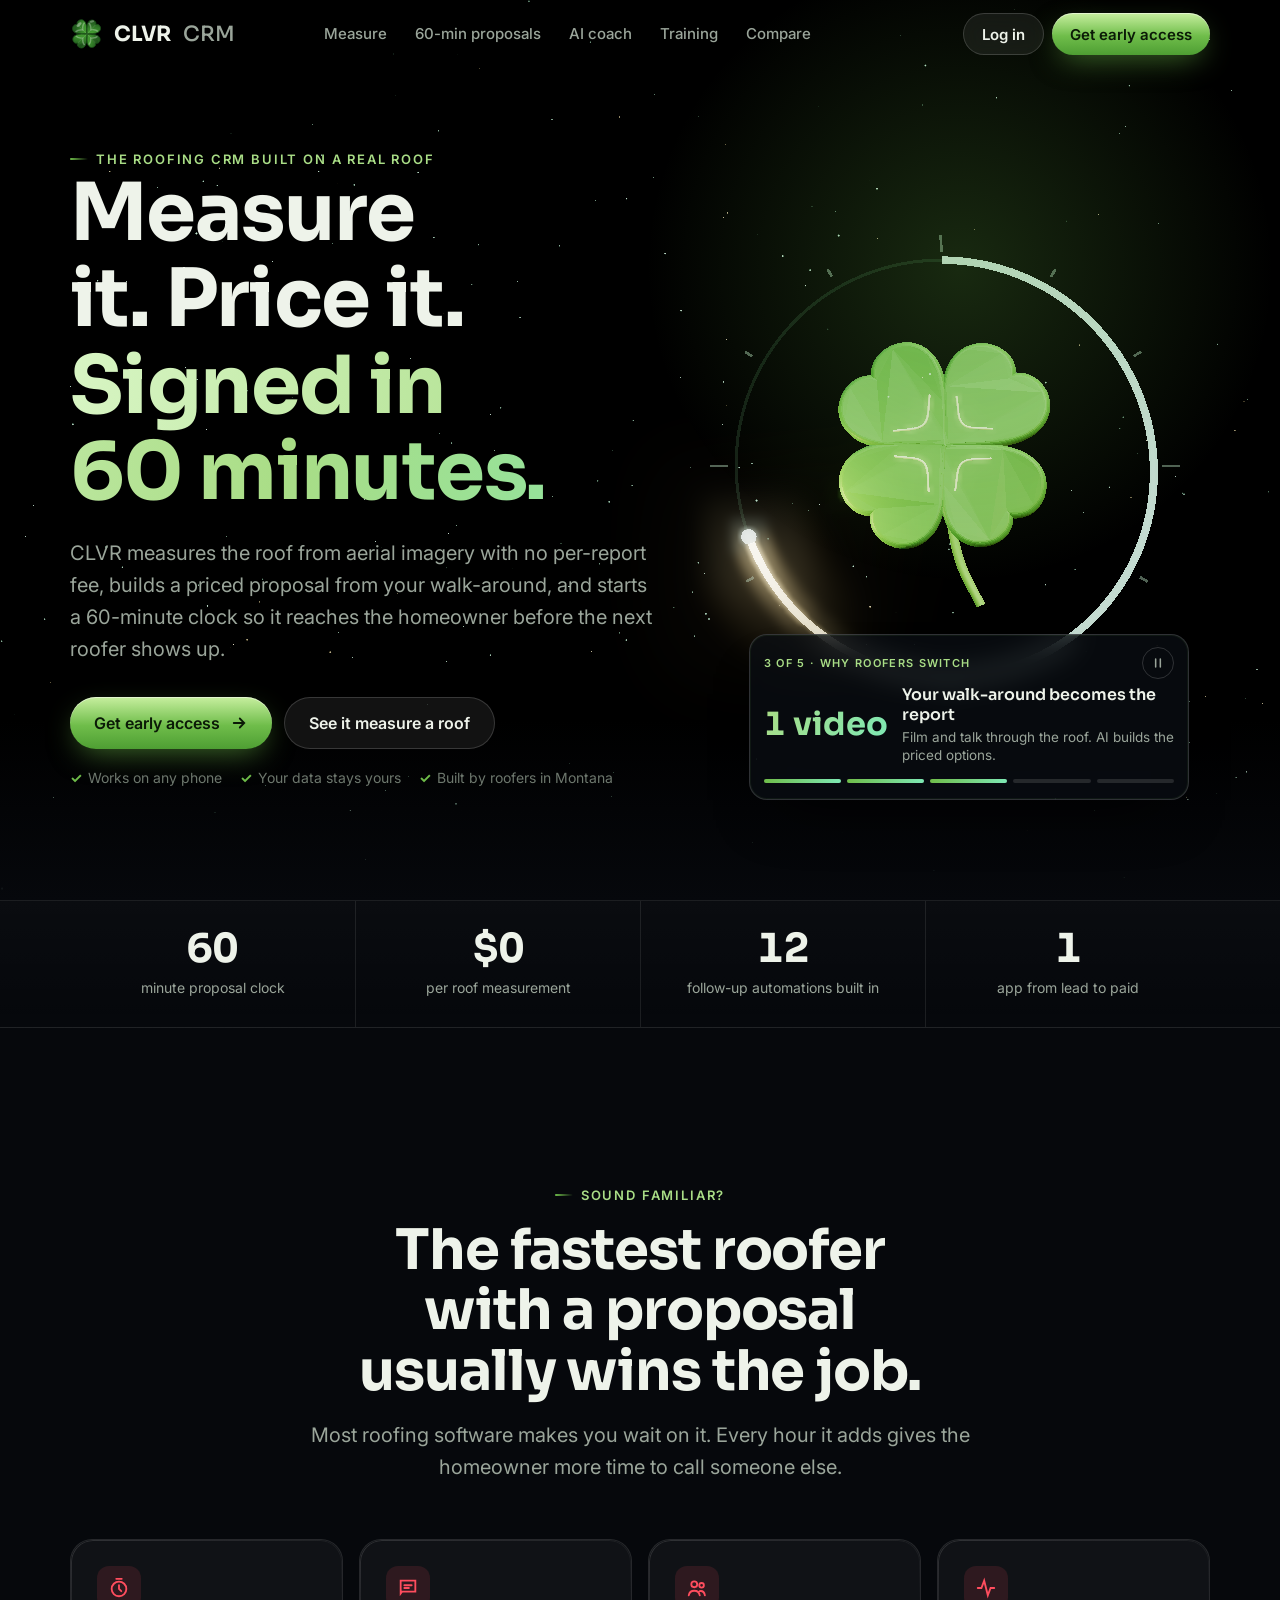
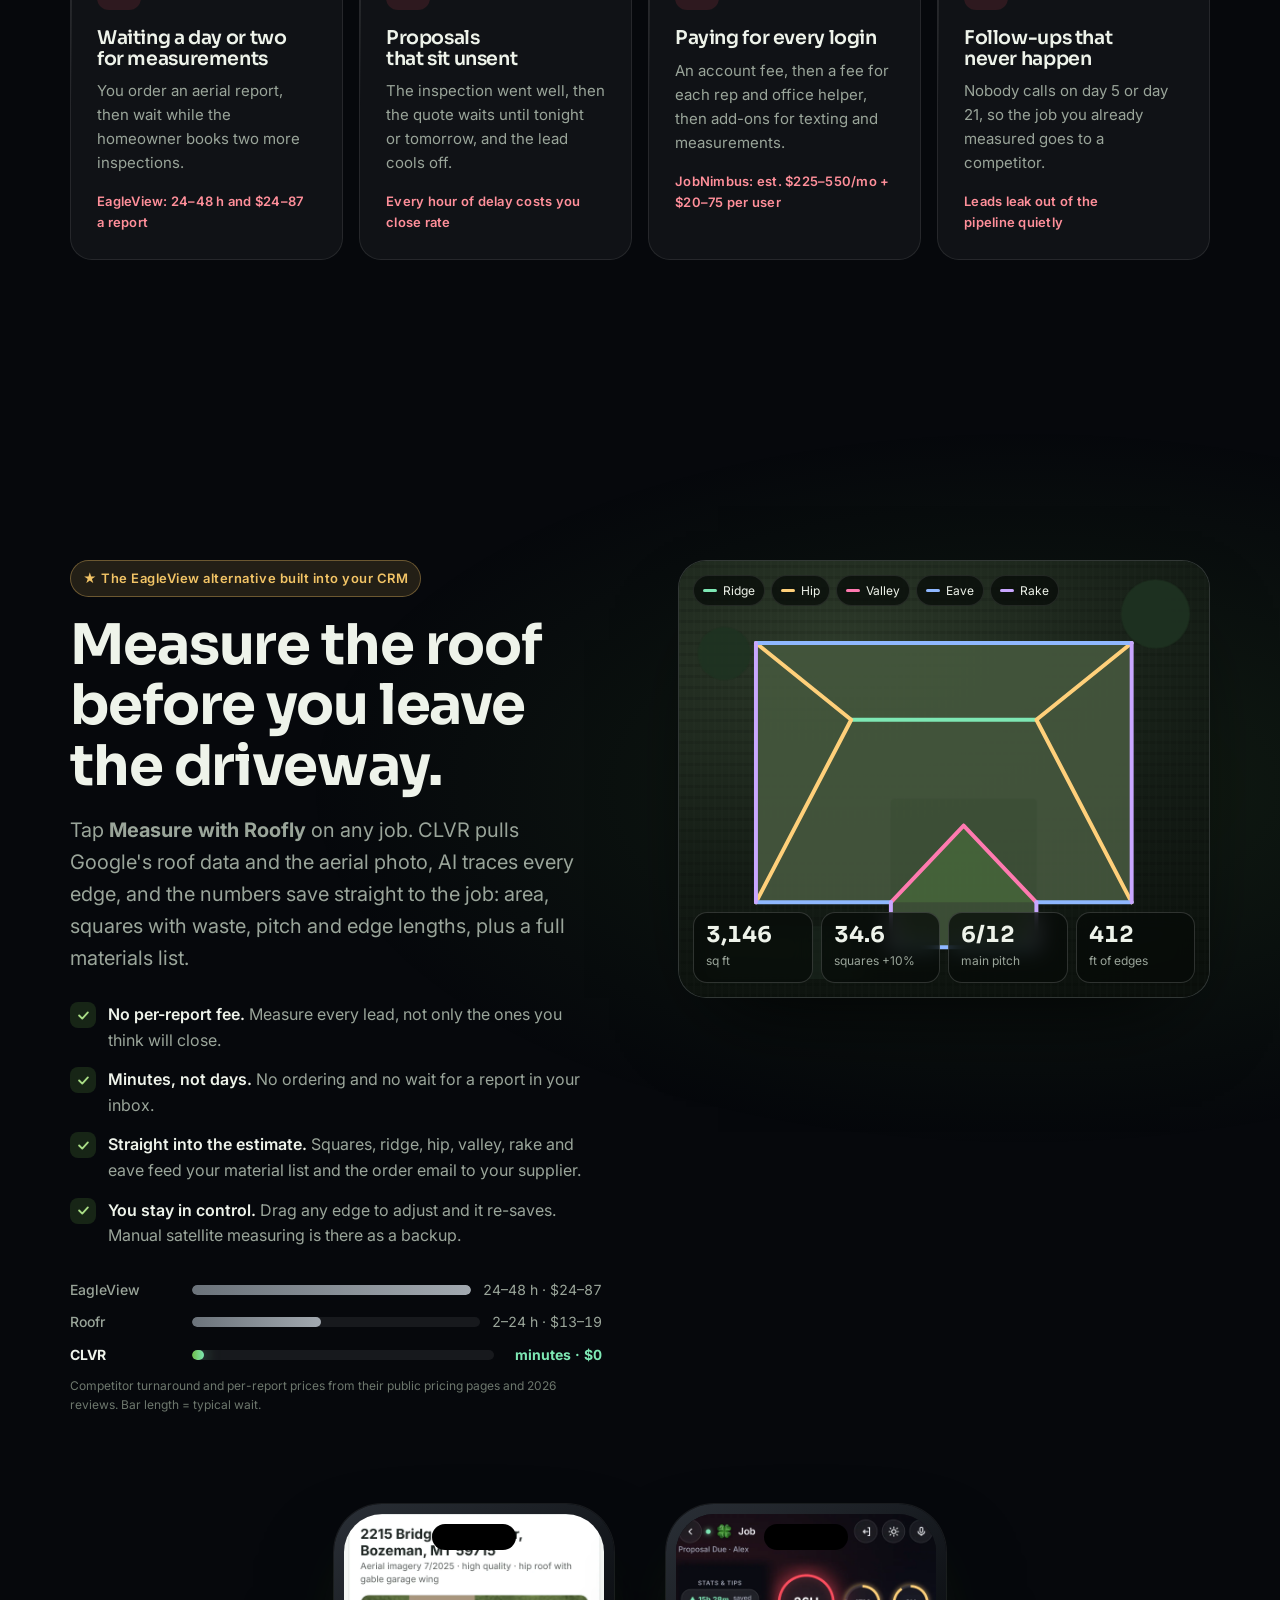
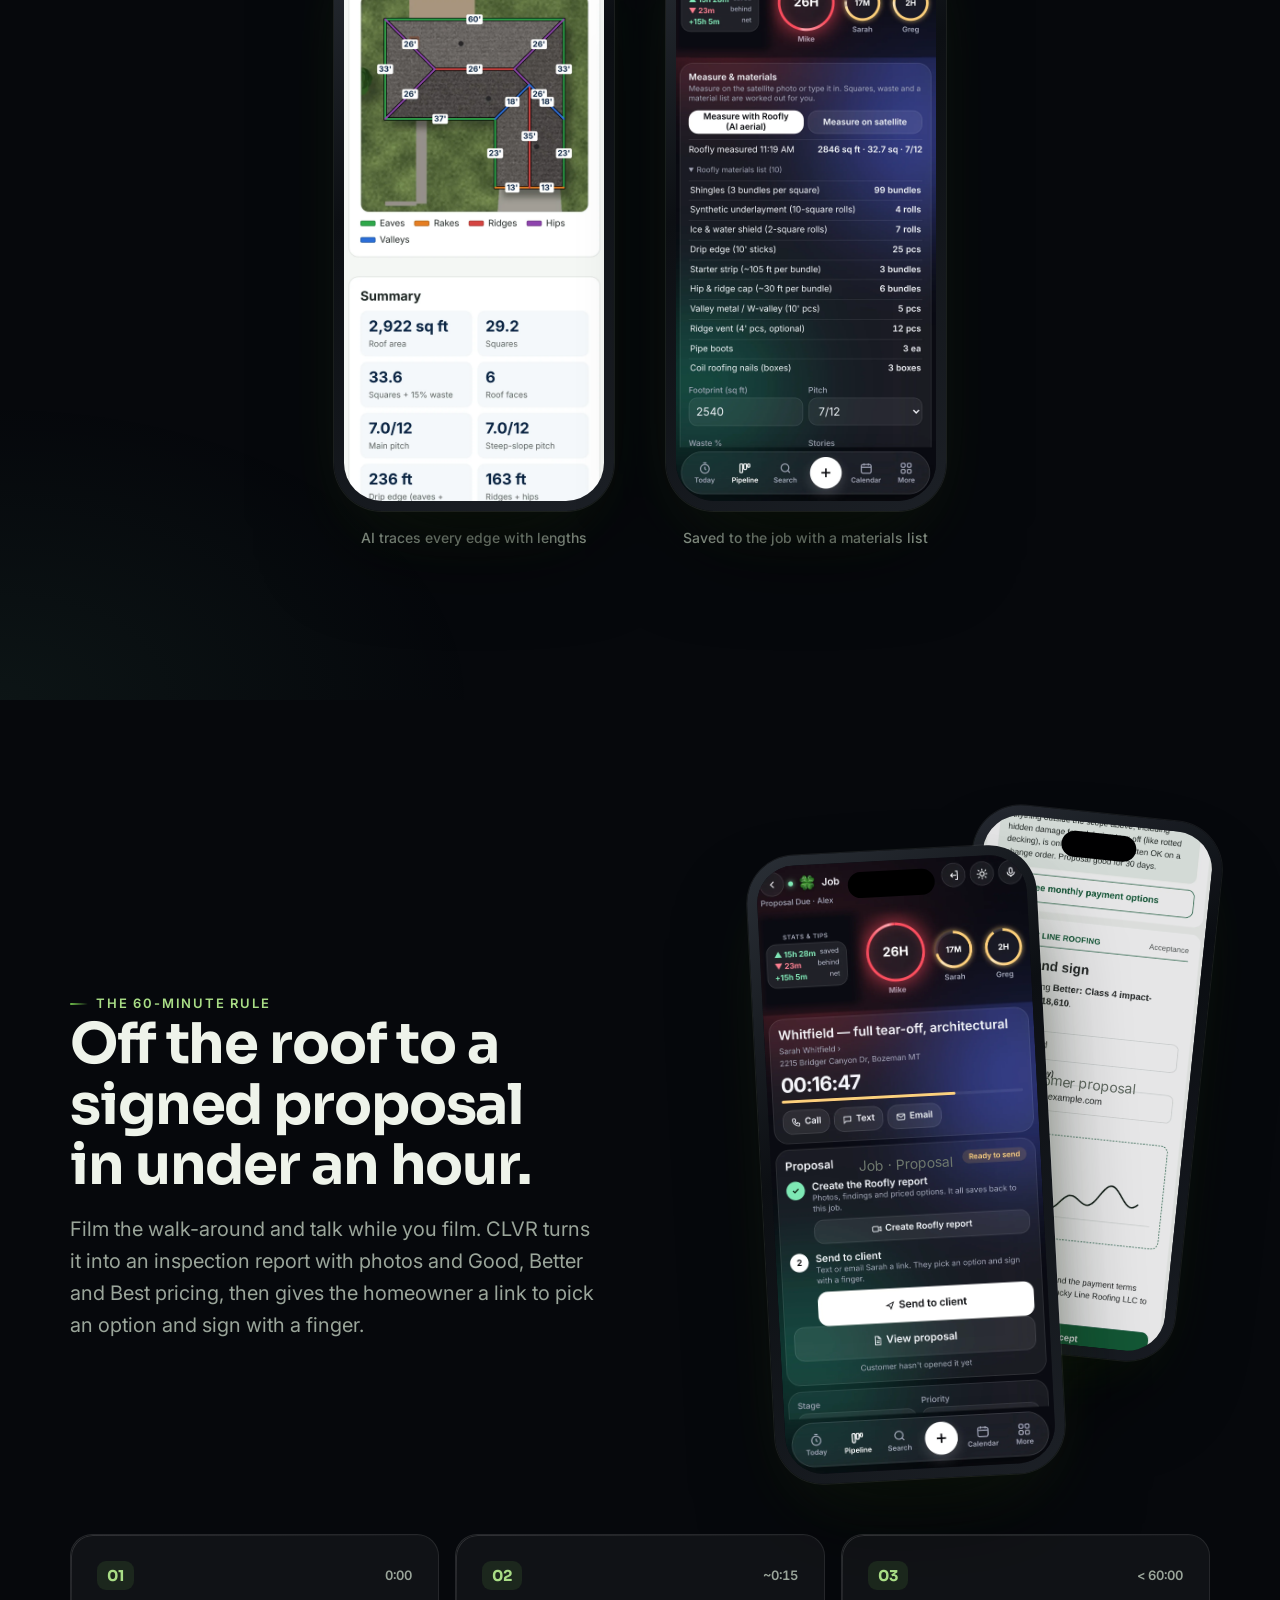
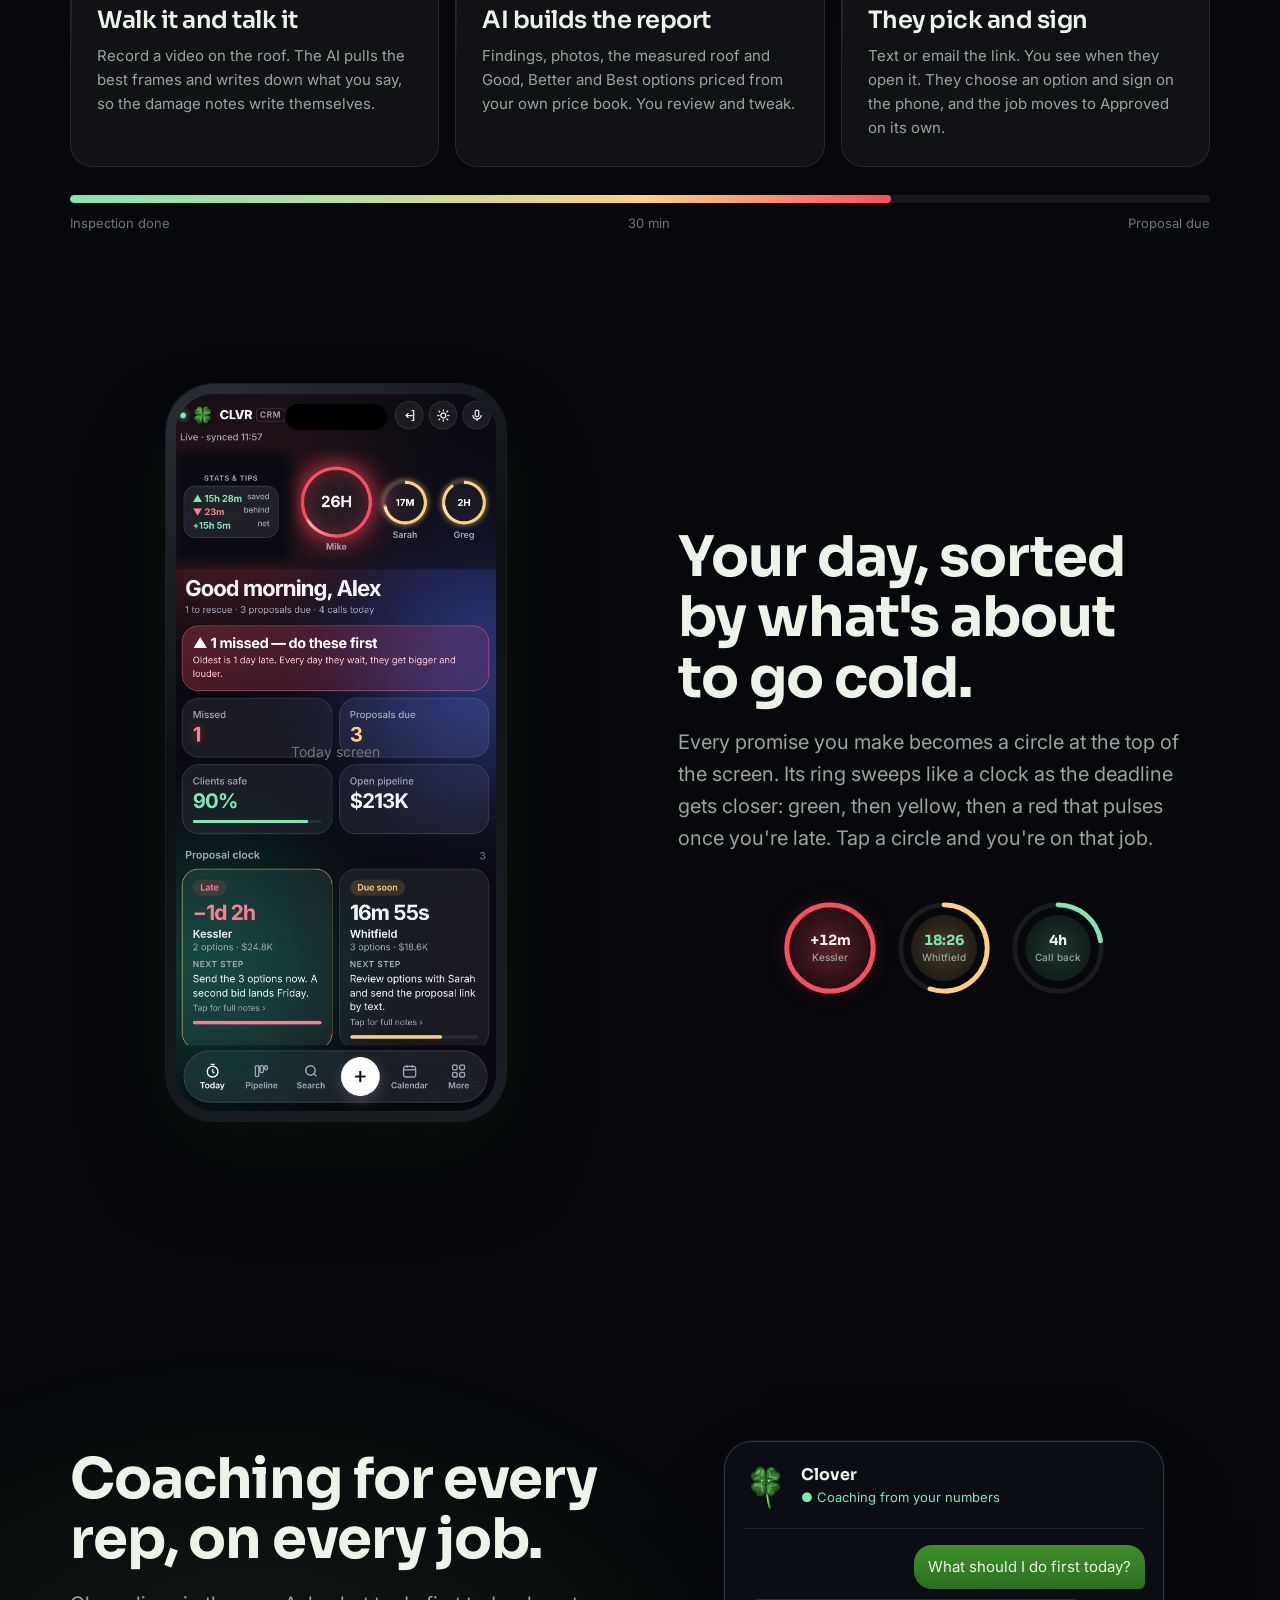
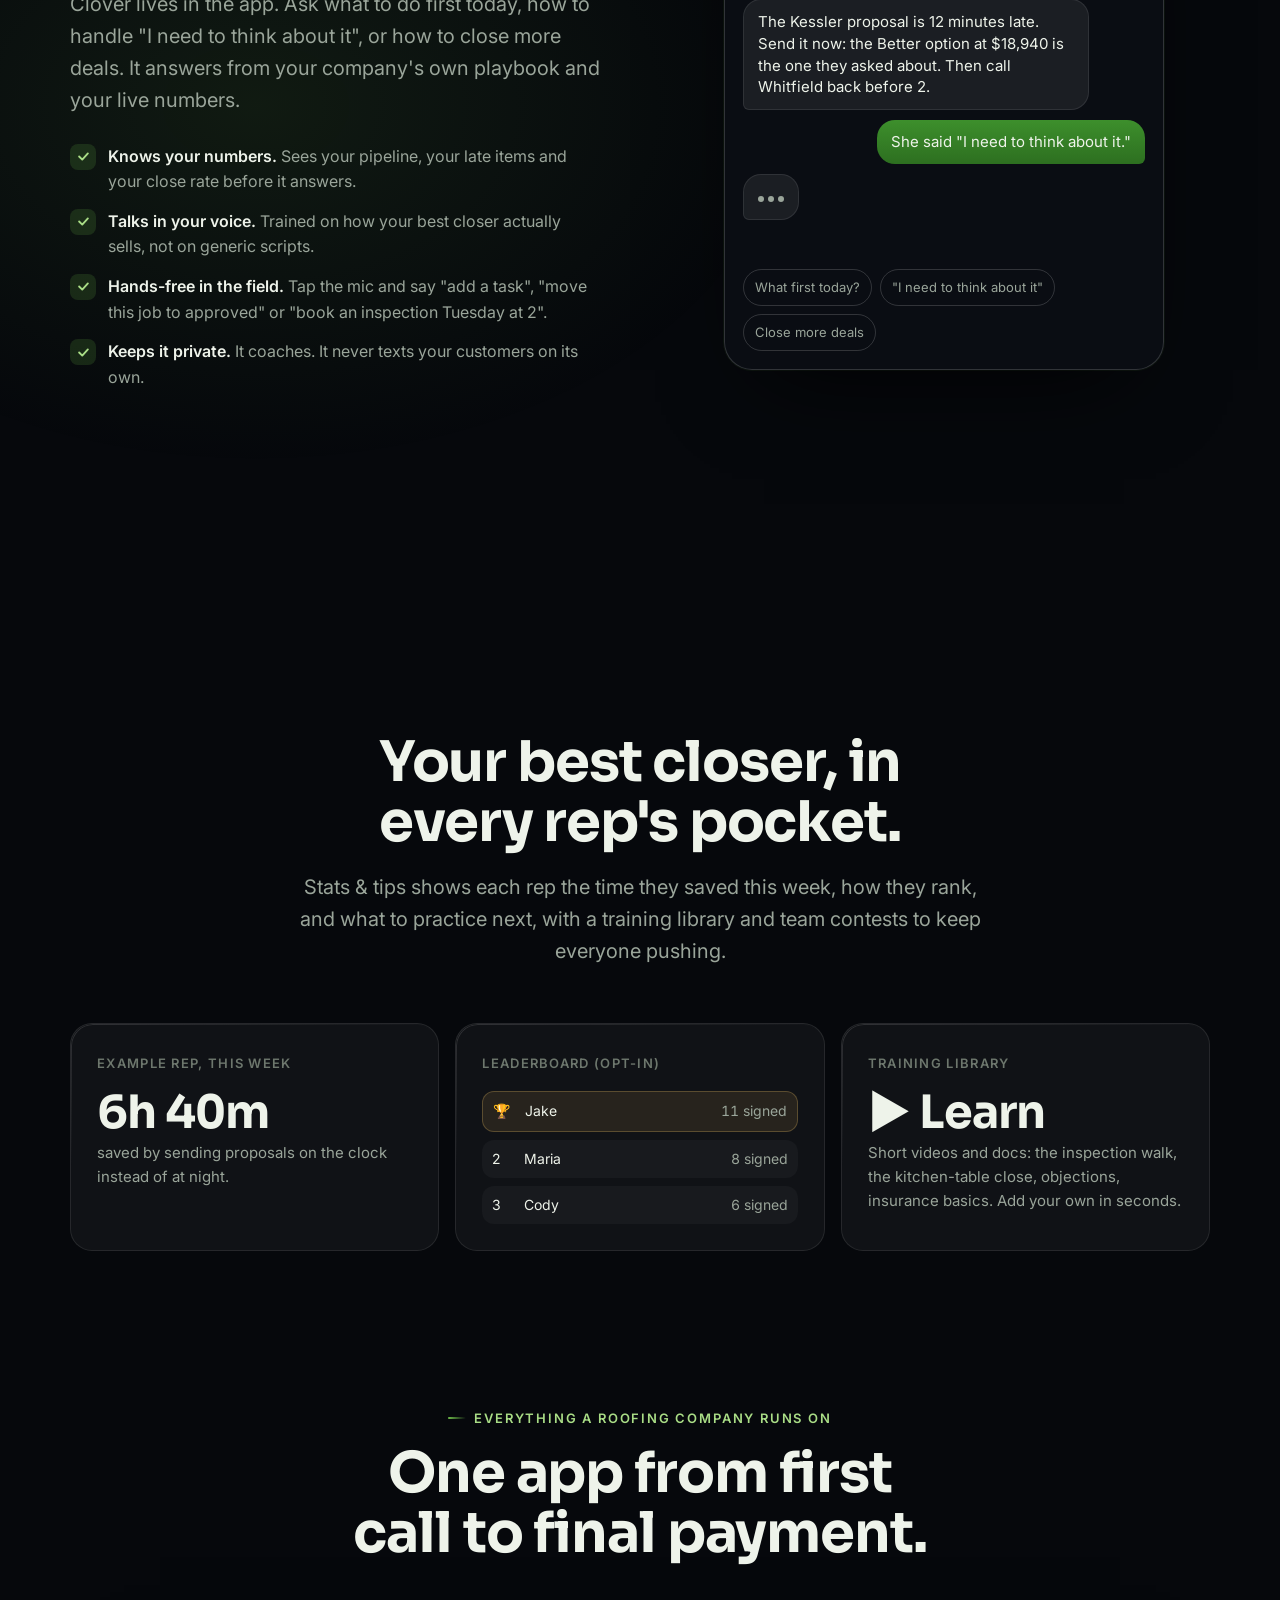
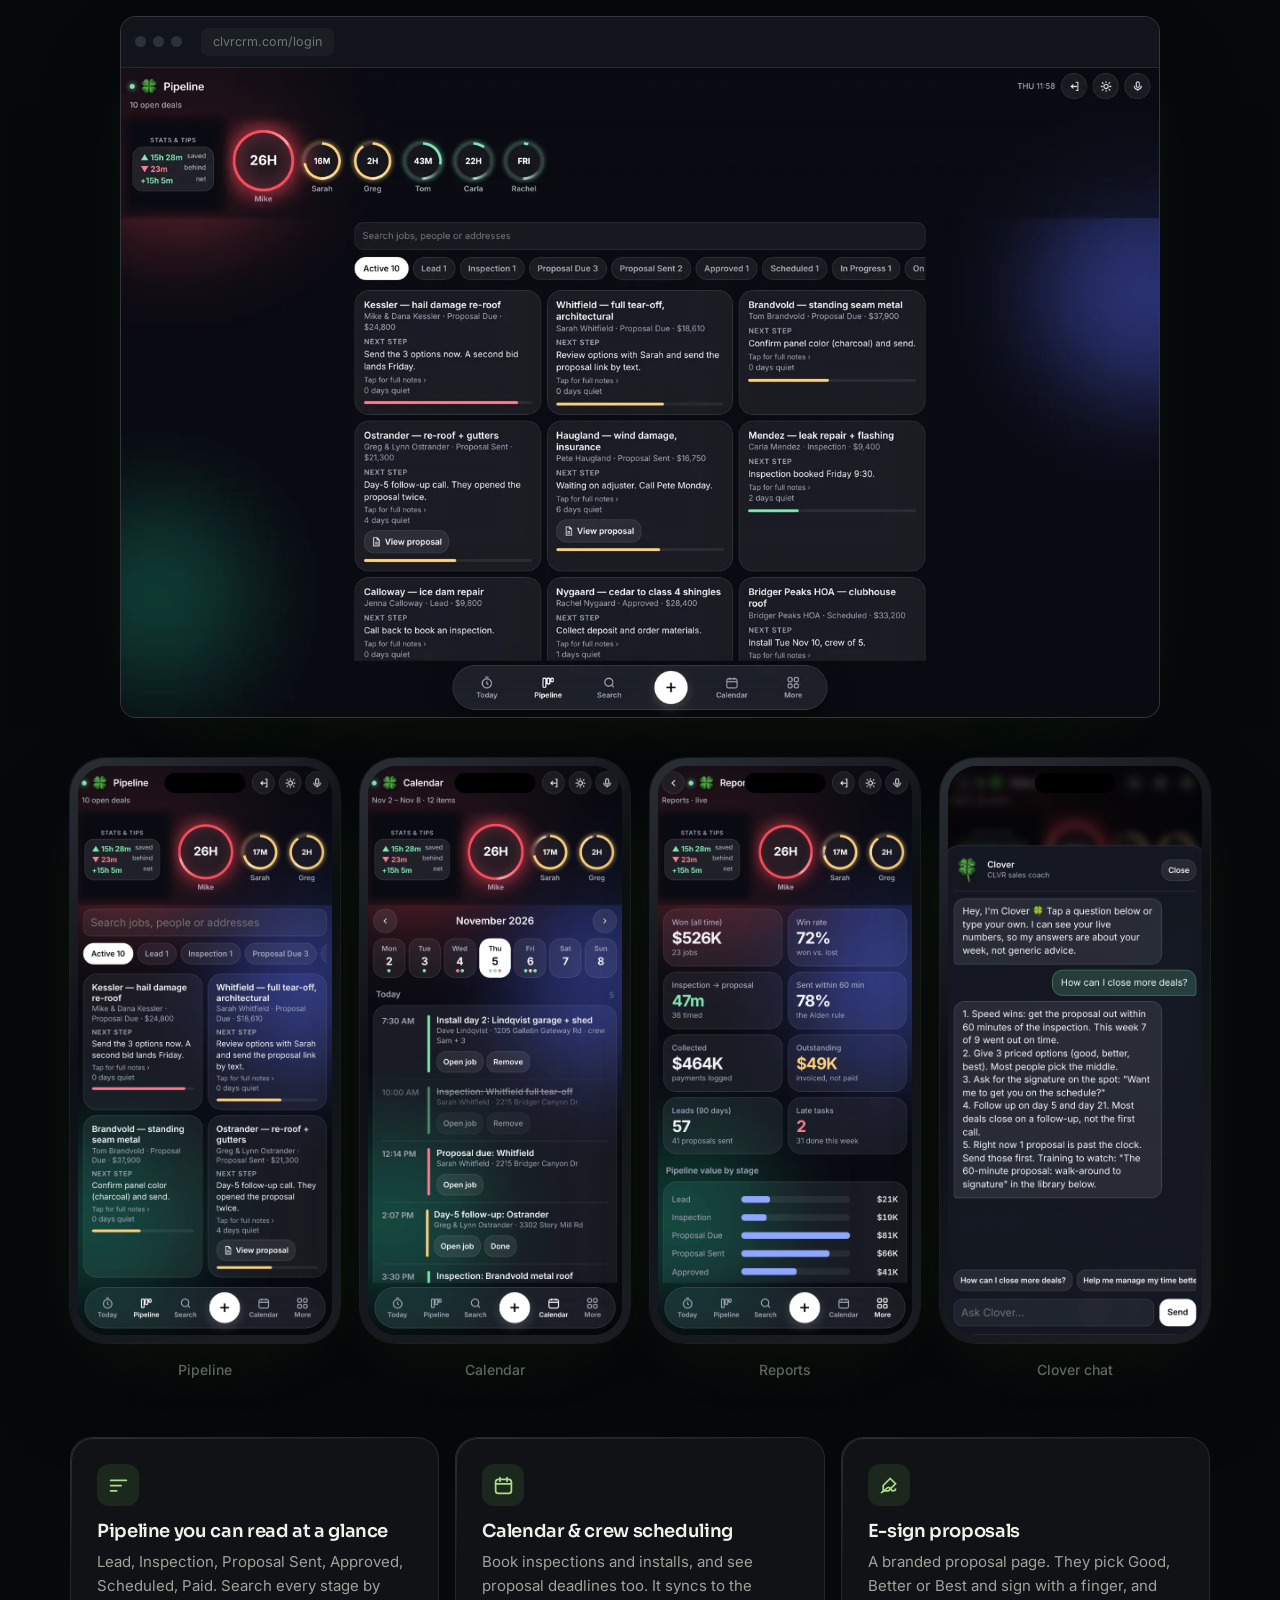
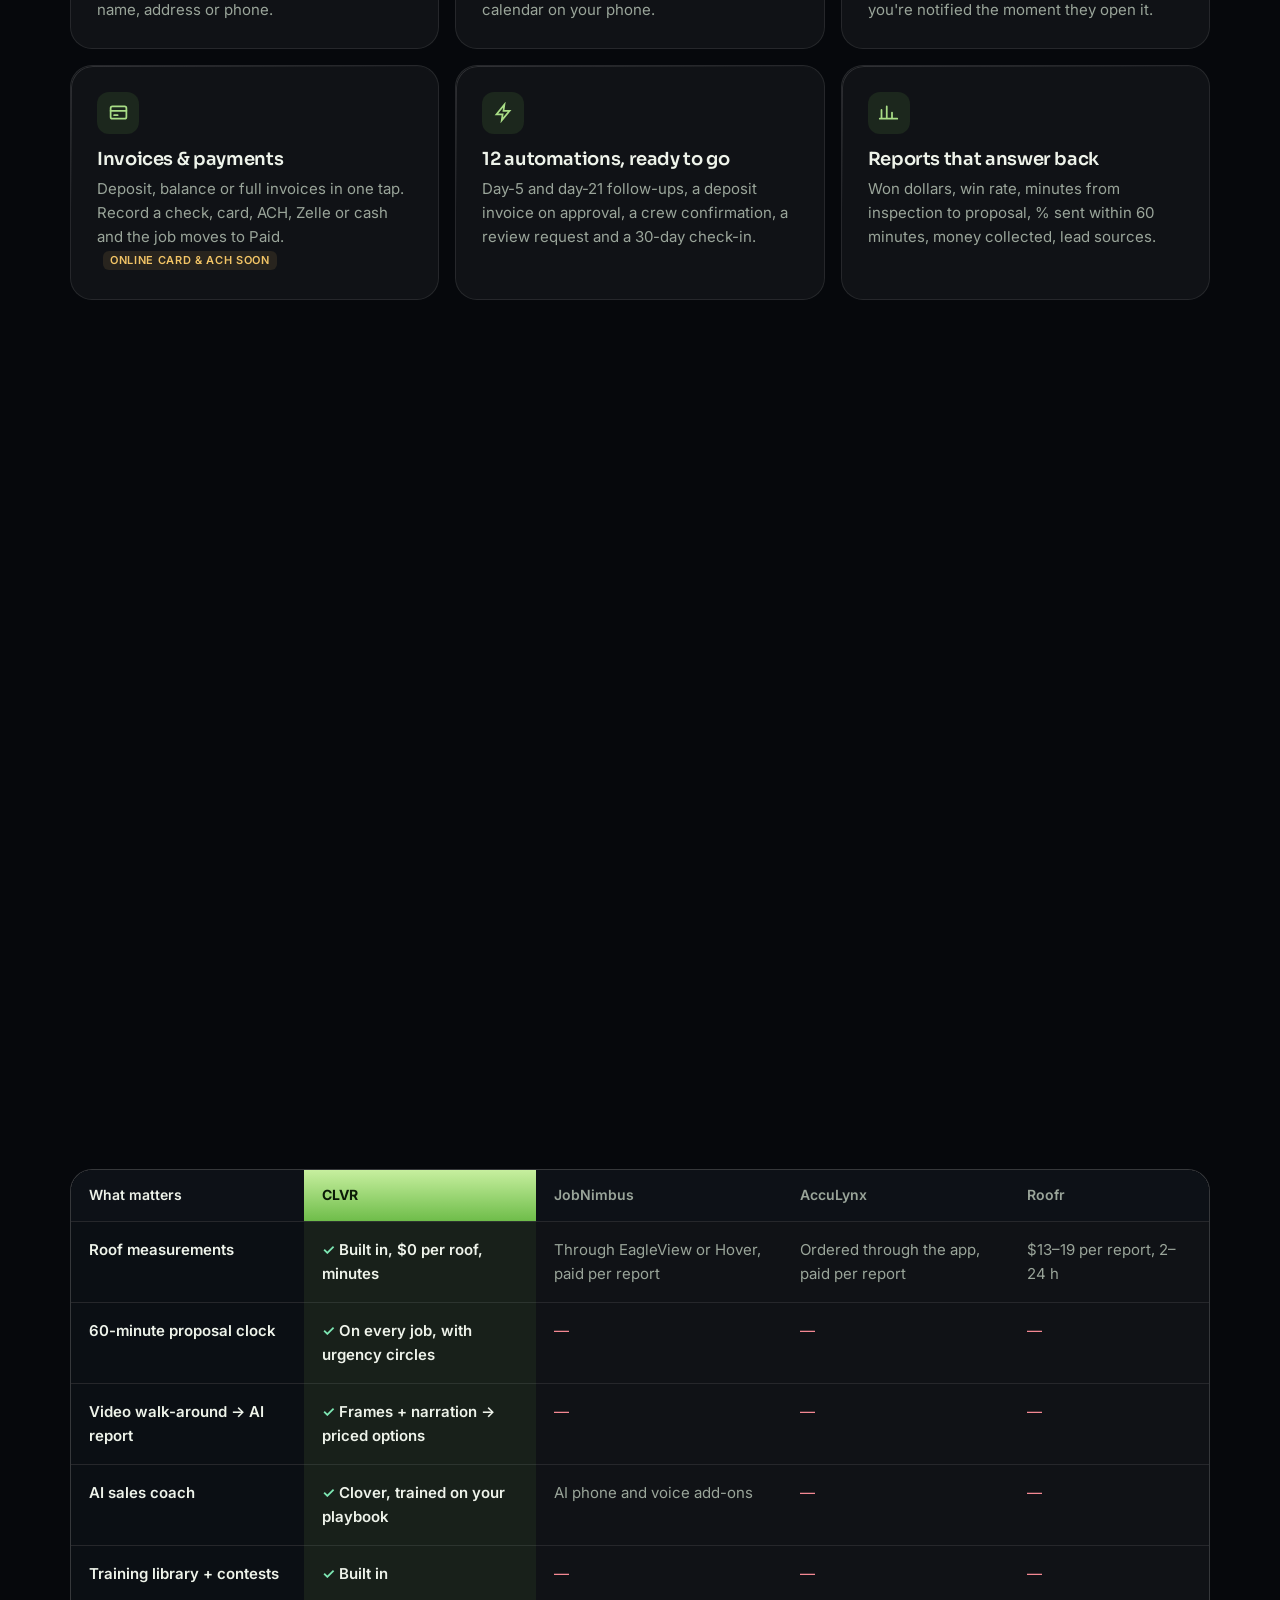
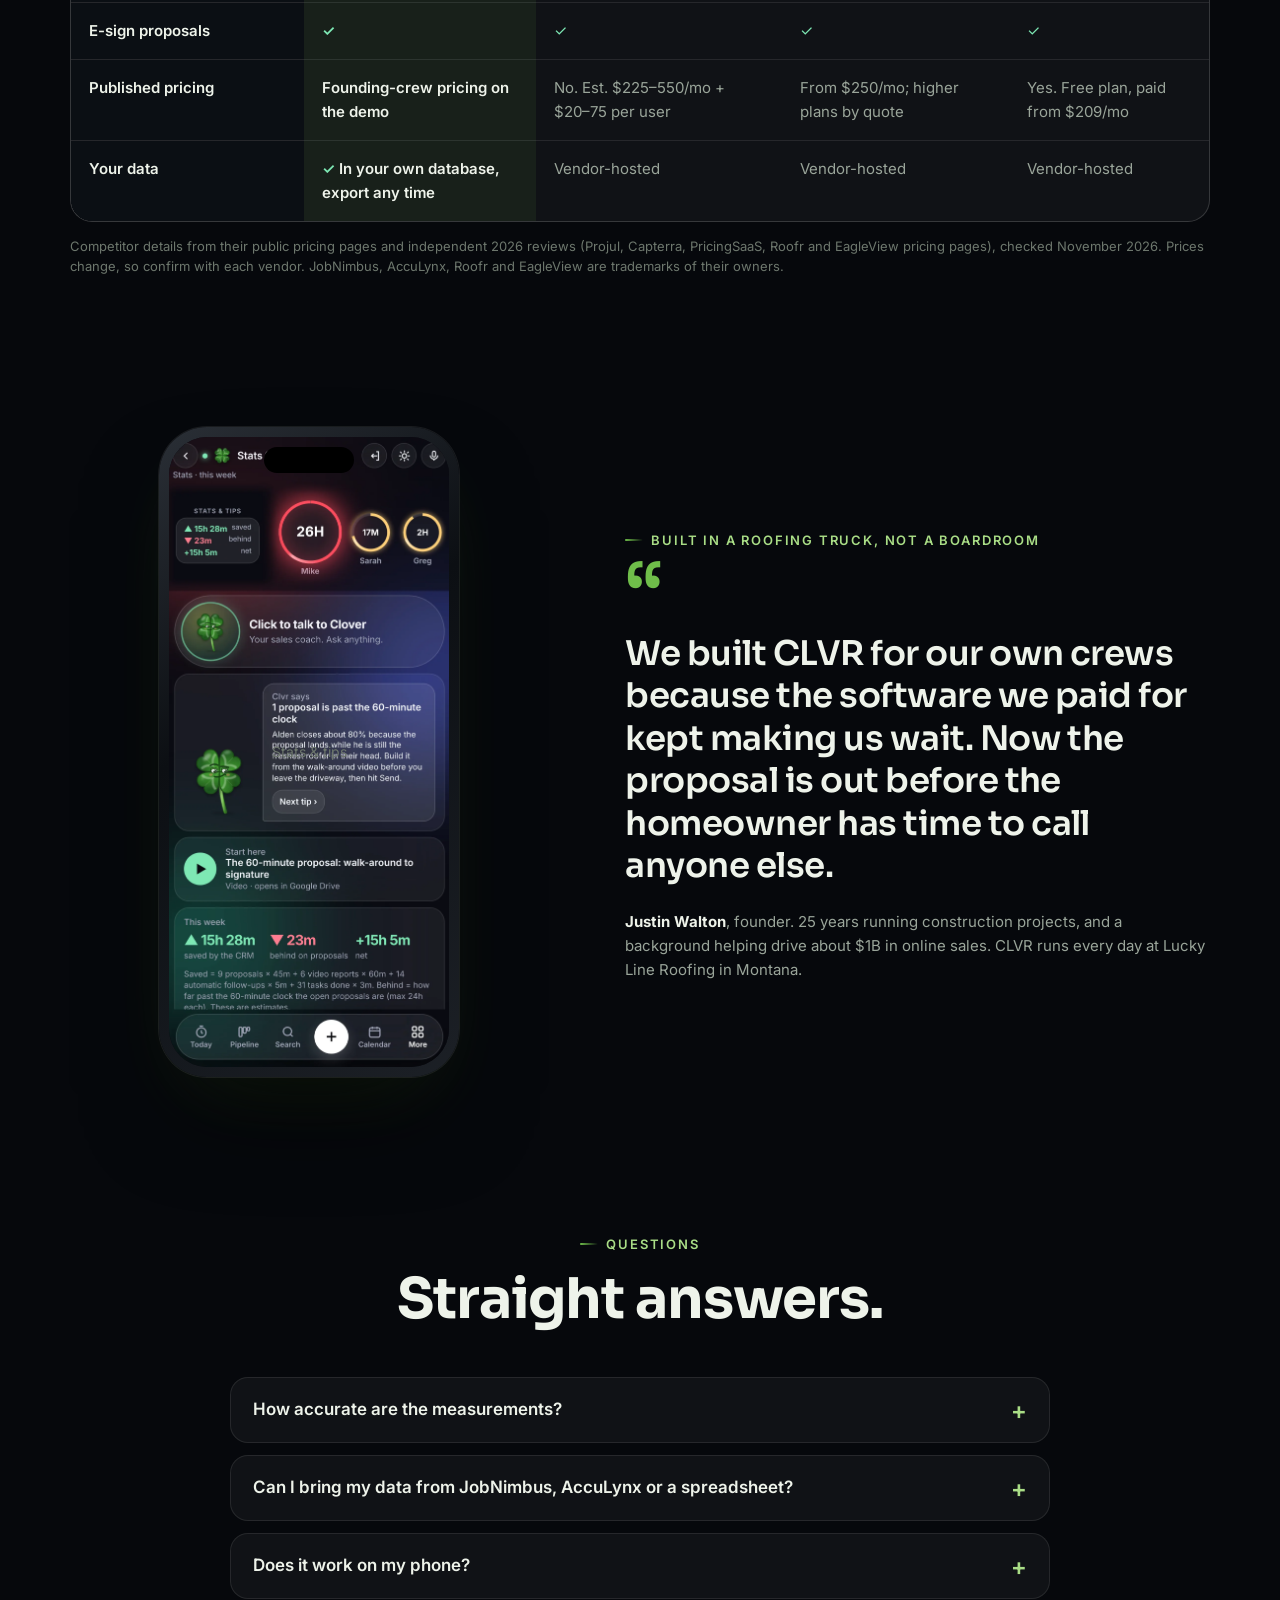
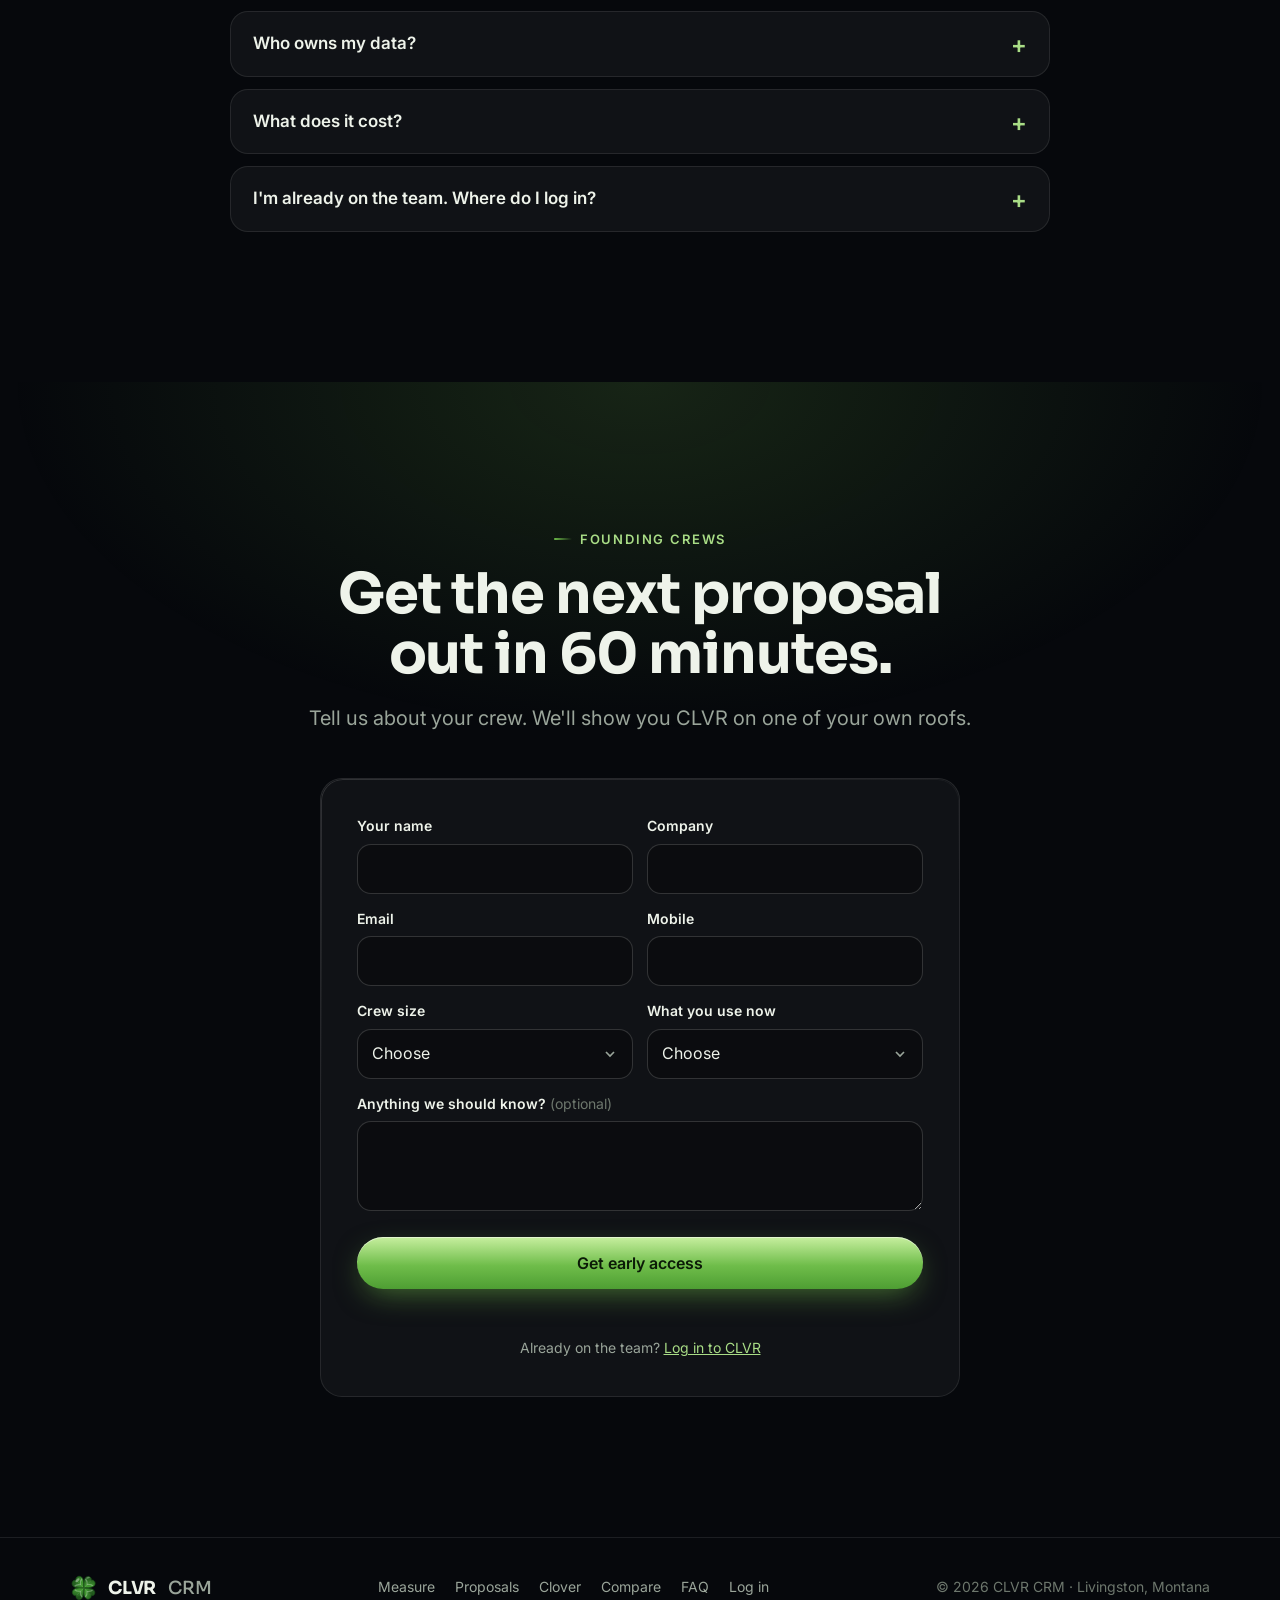
==== index.html @ 93105d27 "Reel slide 1: punchier Co-Authored-By: Claude Opus 5.5 <noreply@anthropic.com> Claude-Session: https" ====
<!DOCTYPE html>
<html lang="en" class="no-js">
<head>
<meta charset="utf-8">
<script>
/* Installed-app shortcut: anyone who saved the old clvrcrm.com app to their home screen, or opens an app link like #today / #job-12, goes straight to the CRM. */
(function(){var h=location.hash,sa=matchMedia('(display-mode: standalone)').matches||navigator.standalone;
 if(sa||/^#(today|pipeline|people|search|add|inspect|calendar|more|stats|reports|texts|settings|team|addons|job-|contact-|inspect-|invoice-|thread-)/.test(h)){location.replace('/login/'+(h||'#today'))}
 document.documentElement.classList.remove('no-js');})();
</script>
<meta name="viewport" content="width=device-width,initial-scale=1,viewport-fit=cover">
<title>CLVR CRM: the roofing CRM that gets proposals out in 60 minutes</title>
<meta name="description" content="CLVR is the roofing CRM built inside a working roofing company. Measure the roof from aerial imagery with no per-report fee, send a priced, sign-ready proposal within 60 minutes, and let Clover, your AI sales coach, keep the crew closing.">
<meta name="theme-color" content="#06080c">
<link rel="canonical" href="https://clvrcrm.com/">
<meta property="og:type" content="website">
<meta property="og:title" content="CLVR CRM: measure, propose and close before you leave the driveway">
<meta property="og:description" content="The roofing CRM with built-in aerial measuring, a 60-minute proposal clock and an AI sales coach.">
<meta property="og:url" content="https://clvrcrm.com/">
<meta property="og:image" content="https://clvrcrm.com/img/og.png">
<meta name="twitter:card" content="summary_large_image">
<link rel="icon" href="img/mark.svg" type="image/svg+xml">
<link rel="apple-touch-icon" href="icons/icon-180.png">
<link rel="preconnect" href="https://fonts.googleapis.com">
<link rel="preconnect" href="https://fonts.gstatic.com" crossorigin>
<link rel="stylesheet" href="https://fonts.googleapis.com/css2?family=Inter:wght@400;500;600;700&family=Sora:wght@500;600;700&display=swap">
<link rel="stylesheet" href="css/site.css?v=2">
<script type="importmap">{"imports":{"three":"./vendor/three/three.module.min.js","three/addons/":"./vendor/three/addons/"}}</script>
</head>
<body>

<header class="nav" id="nav">
  <div class="wrap">
    <a class="brand" href="#top" aria-label="CLVR CRM home"><img src="img/mark.svg" width="34" height="34" alt="">CLVR<i>CRM</i></a>
    <nav class="links" aria-label="Sections">
      <a href="#measure">Measure</a><a href="#proposals">60-min proposals</a><a href="#clover">AI coach</a><a href="#training">Training</a><a href="#compare">Compare</a>
    </nav>
    <div class="acts">
      <a class="btn g sm" id="loginTop" href="/login/">Log in</a>
      <a class="btn p sm" href="#start" data-cta="nav">Get early access</a>
    </div>
  </div>
</header>

<main id="top">
<!-- HERO: logo top-left → headline → CTA (the golden triangle), the living clover + clock ring on the right -->
<section class="hero" aria-labelledby="h1">
  <canvas id="gl" aria-hidden="true"></canvas>
  <div class="aura" aria-hidden="true"></div>
  <div class="wrap">
    <div class="txt">
      <span class="eyebrow rv">The roofing CRM built on a real roof</span>
      <h1 id="h1" class="rv d1">Measure it. Price it. <span class="grad">Signed in 60&nbsp;minutes.</span></h1>
      <p class="lede rv d2">CLVR measures the roof from aerial imagery with no per-report fee, builds a priced proposal from your walk-around, and starts a 60-minute clock so it reaches the homeowner before the next roofer shows up.</p>
      <div class="ctas rv d3">
        <a class="btn p" href="#start" data-cta="hero">Get early access
          <svg viewBox="0 0 24 24" fill="none" stroke="currentColor" stroke-width="2.4" stroke-linecap="round"><path d="M5 12h14M13 6l6 6-6 6"/></svg></a>
        <a class="btn g" href="#measure" data-cta="hero-see">See it measure a roof</a>
      </div>
      <div class="micro rv d3"><span>Works on any phone</span><span>Your data stays yours</span><span>Built by roofers in Montana</span></div>
    </div>
    <div class="stage" aria-hidden="true">
      <img class="fallback" src="img/clvr.svg" alt="">
    </div>
    <!-- 5-BENEFIT REEL: auto-plays under the clover, tap a bar to jump, pauses on hover/focus -->
    <div class="reel" id="reel" role="region" aria-roledescription="carousel" aria-label="Top 5 reasons roofers switch to CLVR">
      <div class="reel-top"><span class="reel-k"><span id="reelN">1</span> of 5 &middot; why roofers switch</span>
        <button class="reel-pp" id="reelPP" type="button" aria-label="Pause"><svg viewBox="0 0 24 24" aria-hidden="true"><path class="ps" d="M8 5v14M16 5v14"/><path class="pl" d="M7 5l12 7-12 7z"/></svg></button></div>
      <div class="reel-view" aria-live="off">
        <div class="slide on"><b class="big">$0</b><div><strong>No EagleView. No wait. No fee.</strong><span>Measure the roof in minutes, right from the driveway.</span></div></div>
        <div class="slide"><b class="big" id="heroClock">59:59</b><div><strong>Priced proposal in 60 minutes</strong><span>A clock on every job, so you beat the next roofer there.</span></div></div>
        <div class="slide"><b class="big">1&nbsp;video</b><div><strong>Your walk-around becomes the report</strong><span>Film and talk through the roof. AI builds the priced options.</span></div></div>
        <div class="slide"><b class="big"><img src="img/mark.svg" alt="" width="40" height="40"></b><div><strong>Clover, your AI sales coach</strong><span>Coaching, training and contests from a real closer's playbook.</span></div></div>
        <div class="slide"><b class="big">1&nbsp;app</b><div><strong>Lead to signed to paid</strong><span>Follow-ups, e-sign and payments in one place. Your data stays yours.</span></div></div>
      </div>
      <div class="segs">
        <button type="button" class="run" aria-label="1: No EagleView, no wait, no fee" aria-current="true"><i></i></button>
        <button type="button" aria-label="2: 60-minute proposals"><i></i></button>
        <button type="button" aria-label="3: Video walk-around report"><i></i></button>
        <button type="button" aria-label="4: AI sales coach"><i></i></button>
        <button type="button" aria-label="5: One app, lead to paid"><i></i></button>
      </div>
    </div>
  </div>
</section>

<!-- PROOF -->
<section class="proof" aria-label="At a glance">
  <div class="wrap">
    <div class="s rv"><b data-count="60">60</b><span>minute proposal clock</span></div>
    <div class="s rv d1"><b>$0</b><span>per roof measurement</span></div>
    <div class="s rv d2"><b data-count="12">12</b><span>follow-up automations built in</span></div>
    <div class="s rv d3"><b>1</b><span>app from lead to paid</span></div>
  </div>
</section>

<!-- PAIN -->
<section class="sec" id="why" aria-labelledby="h-pain">
  <div class="wrap">
    <div class="head c">
      <span class="eyebrow rv">Sound familiar?</span>
      <h2 id="h-pain" class="rv d1">The fastest roofer with a proposal usually wins the job.</h2>
      <p class="lede rv d2">Most roofing software makes you wait on it. Every hour it adds gives the homeowner more time to call someone else.</p>
    </div>
    <div class="pains">
      <article class="card pain rv"><div class="ic"><svg viewBox="0 0 24 24" fill="none" stroke="currentColor" stroke-width="2" stroke-linecap="round"><circle cx="12" cy="13" r="8"/><path d="M12 9v4l2.5 2.5M9 2h6"/></svg></div>
        <h3>Waiting a day or two for measurements</h3><p>You order an aerial report, then wait while the homeowner books two more inspections.</p><p class="cost">EagleView: 24–48 h and $24–87 a report</p></article>
      <article class="card pain rv d1"><div class="ic"><svg viewBox="0 0 24 24" fill="none" stroke="currentColor" stroke-width="2" stroke-linecap="round"><path d="M4 4h16v12H5.5L4 18z"/><path d="M8 9h8M8 12h5"/></svg></div>
        <h3>Proposals that sit unsent</h3><p>The inspection went well, then the quote waits until tonight or tomorrow, and the lead cools off.</p><p class="cost">Every hour of delay costs you close rate</p></article>
      <article class="card pain rv d2"><div class="ic"><svg viewBox="0 0 24 24" fill="none" stroke="currentColor" stroke-width="2" stroke-linecap="round"><circle cx="9" cy="8" r="3.2"/><circle cx="17" cy="9" r="2.5"/><path d="M3 20c.6-3.4 3-5 6-5s5.4 1.6 6 5M15 15.4c2.6-.4 5 1 5.6 4.6"/></svg></div>
        <h3>Paying for every login</h3><p>An account fee, then a fee for each rep and office helper, then add-ons for texting and measurements.</p><p class="cost">JobNimbus: est. $225–550/mo + $20–75 per user</p></article>
      <article class="card pain rv d3"><div class="ic"><svg viewBox="0 0 24 24" fill="none" stroke="currentColor" stroke-width="2" stroke-linecap="round"><path d="M3 12h4l3-8 4 16 3-8h4"/></svg></div>
        <h3>Follow-ups that never happen</h3><p>Nobody calls on day 5 or day 21, so the job you already measured goes to a competitor.</p><p class="cost">Leads leak out of the pipeline quietly</p></article>
    </div>
  </div>
</section>

<!-- MEASURE (the EagleView competitor) -->
<section class="sec measure" id="measure" aria-labelledby="h-measure">
  <div class="wrap split">
    <div class="txt">
      <span class="badge rv">★ The EagleView alternative built into your CRM</span>
      <h2 id="h-measure" class="rv d1" style="margin-top:18px">Measure the roof before you leave the driveway.</h2>
      <p class="lede rv d2">Tap <b>Measure with Roofly</b> on any job. CLVR pulls Google's roof data and the aerial photo, AI traces every edge, and the numbers save straight to the job: area, squares with waste, pitch and edge lengths, plus a full materials list.</p>
      <ul class="ticks rv d3">
        <li><div><b>No per-report fee.</b> <span>Measure every lead, not only the ones you think will close.</span></div></li>
        <li><div><b>Minutes, not days.</b> <span>No ordering and no wait for a report in your inbox.</span></div></li>
        <li><div><b>Straight into the estimate.</b> <span>Squares, ridge, hip, valley, rake and eave feed your material list and the order email to your supplier.</span></div></li>
        <li><div><b>You stay in control.</b> <span>Drag any edge to adjust and it re-saves. Manual satellite measuring is there as a backup.</span></div></li>
      </ul>
      <div class="race rv" id="race" aria-label="Time and cost to get roof measurements">
        <div class="row"><span class="nm">EagleView</span><div class="bar"><i data-w="100"></i></div><span class="val">24–48 h · $24–87</span></div>
        <div class="row"><span class="nm">Roofr</span><div class="bar"><i data-w="45"></i></div><span class="val">2–24 h · $13–19</span></div>
        <div class="row me"><span class="nm">CLVR</span><div class="bar"><i data-w="4"></i></div><span class="val">minutes · $0</span></div>
        <span class="note">Competitor turnaround and per-report prices from their public pricing pages and 2026 reviews. Bar length = typical wait.</span>
      </div>
    </div>
    <div class="media rv d1">
      <div class="roofbox" id="roofbox">
        <div class="sat"></div>
        <svg viewBox="0 0 400 330" aria-hidden="true">
          <!-- a hip roof with a cross gable, traced like Roofly does -->
          <g opacity=".9">
            <rect x="58" y="62" width="284" height="196" rx="4" fill="#3b3f3c"/>
            <rect x="160" y="180" width="110" height="112" rx="3" fill="#353936"/>
            <rect x="20" y="276" width="120" height="40" rx="6" fill="#1d2a20" opacity=".6"/>
            <circle cx="360" cy="40" r="26" fill="#1f3322"/><circle cx="34" cy="70" r="20" fill="#1f3322"/>
          </g>
          <polygon class="facet" points="58,62 342,62 270,120 130,120"/>
          <polygon class="facet" points="58,258 130,120 270,120 342,258" style="transition-delay:.15s"/>
          <polygon class="facet" points="58,62 130,120 58,258" style="transition-delay:.3s"/>
          <polygon class="facet" points="342,62 270,120 342,258" style="transition-delay:.45s"/>
          <polygon class="facet" points="160,258 215,200 270,258 270,292 160,292" style="transition-delay:.6s"/>
          <g class="edges">
            <path class="edge" stroke="#7ee8b4" d="M130 120 H270"/>
            <path class="edge" stroke="#ffd07a" d="M58 62 L130 120 M342 62 L270 120 M58 258 L130 120 M342 258 L270 120"/>
            <path class="edge" stroke="#ff7ab0" d="M215 200 L160 258 M215 200 L270 258"/>
            <path class="edge" stroke="#8fb8ff" d="M58 62 H342 M58 258 H160 M270 258 H342 M160 292 H270"/>
            <path class="edge" stroke="#c9a7ff" d="M58 62 V258 M342 62 V258 M160 258 V292 M270 258 V292"/>
          </g>
        </svg>
        <div class="scan"></div>
        <div class="legend"><span><i style="background:#7ee8b4"></i>Ridge</span><span><i style="background:#ffd07a"></i>Hip</span><span><i style="background:#ff7ab0"></i>Valley</span><span><i style="background:#8fb8ff"></i>Eave</span><span><i style="background:#c9a7ff"></i>Rake</span></div>
        <div class="readout">
          <div><b data-to="3146" data-fmt="int">0</b><span>sq ft</span></div>
          <div><b data-to="34.6" data-fmt="1">0</b><span>squares +10%</span></div>
          <div><b>6/12</b><span>main pitch</span></div>
          <div><b data-to="412" data-fmt="int">0</b><span>ft of edges</span></div>
        </div>
      </div>
    </div>
  </div>
  <div class="wrap inapp">
    <figure class="rv"><div class="phone"><div class="scr"><img src="shots/roofly-measure.webp" alt="Roofly measure: the roof traced with eaves, rakes, ridges, hips and valleys, plus the area, squares and pitch" loading="lazy"></div></div><figcaption>AI traces every edge with lengths</figcaption></figure>
    <figure class="rv d1"><div class="phone"><div class="scr"><img src="shots/job-measure.webp" alt="CLVR job showing Roofly measured squares, pitch and the full materials list" loading="lazy"></div></div><figcaption>Saved to the job with a materials list</figcaption></figure>
  </div>
</section>

<!-- 60-MINUTE PROPOSALS -->
<section class="sec" id="proposals" aria-labelledby="h-prop">
  <div class="wrap">
    <div class="split">
      <div class="txt">
        <span class="eyebrow rv">The 60-minute rule</span>
        <h2 id="h-prop" class="rv d1">Off the roof to a signed proposal in under an hour.</h2>
        <p class="lede rv d2">Film the walk-around and talk while you film. CLVR turns it into an inspection report with photos and Good, Better and Best pricing, then gives the homeowner a link to pick an option and sign with a finger.</p>
      </div>
      <div class="media rv d1">
        <div class="duo">
          <div class="phone back"><div class="scr"><img src="shots/proposal-sign.webp" alt="Customer accepting a proposal and signing with a finger" loading="lazy" onerror="this.remove()"><div class="ph">Customer proposal</div></div></div>
          <div class="phone front"><div class="scr"><img src="shots/job-proposal.webp" alt="CLVR job screen with the proposal steps and the 60-minute clock" loading="lazy" onerror="this.remove()"><div class="ph">Job · Proposal</div></div></div>
        </div>
      </div>
    </div>
    <div class="steps">
      <article class="card step rv"><div class="n"><span>0:00</span></div><h3>Walk it and talk it</h3><p>Record a video on the roof. The AI pulls the best frames and writes down what you say, so the damage notes write themselves.</p></article>
      <article class="card step rv d1"><div class="n"><span>~0:15</span></div><h3>AI builds the report</h3><p>Findings, photos, the measured roof and Good, Better and Best options priced from your own price book. You review and tweak.</p></article>
      <article class="card step rv d2"><div class="n"><span>&lt; 60:00</span></div><h3>They pick and sign</h3><p>Text or email the link. You see when they open it. They choose an option and sign on the phone, and the job moves to Approved on its own.</p></article>
    </div>
    <div class="timeline" aria-hidden="true"><i id="tl"></i></div>
    <div class="tl-lab" aria-hidden="true"><span>Inspection done</span><span>30 min</span><span>Proposal due</span></div>
  </div>
</section>

<!-- URGENCY -->
<section class="sec" id="urgency" aria-labelledby="h-urg" style="padding-top:0">
  <div class="wrap split rev">
    <div class="txt">
      <span class="eyebrow rv">Nothing slips</span>
      <h2 id="h-urg" class="rv d1">Your day, sorted by what's about to go cold.</h2>
      <p class="lede rv d2">Every promise you make becomes a circle at the top of the screen. Its ring sweeps like a clock as the deadline gets closer: green, then yellow, then a red that pulses once you're late. Tap a circle and you're on that job.</p>
      <div class="orbs rv d3" aria-label="Example urgency circles">
        <div class="orb r"><svg viewBox="0 0 100 100"><circle class="bg" cx="50" cy="50" r="45"/><circle class="fg" cx="50" cy="50" r="45" style="stroke-dashoffset:0"/></svg><div class="core">+12m<small>Kessler</small></div></div>
        <div class="orb y"><svg viewBox="0 0 100 100"><circle class="bg" cx="50" cy="50" r="45"/><circle class="fg" id="orbY" cx="50" cy="50" r="45" style="stroke-dashoffset:90"/></svg><div class="core" id="orbYt">18:40<small>Whitfield</small></div></div>
        <div class="orb g"><svg viewBox="0 0 100 100"><circle class="bg" cx="50" cy="50" r="45"/><circle class="fg" cx="50" cy="50" r="45" style="stroke-dashoffset:220"/></svg><div class="core">4h<small>Call back</small></div></div>
      </div>
    </div>
    <div class="media rv d1"><div class="phone"><div class="scr"><img src="shots/today.webp" alt="CLVR Today screen with urgency circles and the task list" loading="lazy" onerror="this.remove()"><div class="ph">Today screen</div></div></div></div>
  </div>
</section>

<!-- CLOVER AI -->
<section class="sec" id="clover" aria-labelledby="h-clover" style="background:radial-gradient(900px 600px at 20% 50%,rgba(111,189,74,.1),transparent 60%)">
  <div class="wrap split">
    <div class="txt">
      <span class="eyebrow rv">Meet Clover, your AI sales coach</span>
      <h2 id="h-clover" class="rv d1">Coaching for every rep, on every job.</h2>
      <p class="lede rv d2">Clover lives in the app. Ask what to do first today, how to handle "I need to think about it", or how to close more deals. It answers from your company's own playbook and your live numbers.</p>
      <ul class="ticks rv d3">
        <li><div><b>Knows your numbers.</b> <span>Sees your pipeline, your late items and your close rate before it answers.</span></div></li>
        <li><div><b>Talks in your voice.</b> <span>Trained on how your best closer actually sells, not on generic scripts.</span></div></li>
        <li><div><b>Hands-free in the field.</b> <span>Tap the mic and say "add a task", "move this job to approved" or "book an inspection Tuesday at 2".</span></div></li>
        <li><div><b>Keeps it private.</b> <span>It coaches. It never texts your customers on its own.</span></div></li>
      </ul>
    </div>
    <div class="media rv d1">
      <div class="chat" id="chat" aria-label="Example chat with Clover">
        <div class="top"><img src="img/clvr.svg" alt="Clover, the CLVR mascot"><div><b>Clover</b><span>● Coaching from your numbers</span></div></div>
        <div class="msgs" id="msgs"></div>
        <div class="sugg"><span>What first today?</span><span>"I need to think about it"</span><span>Close more deals</span></div>
      </div>
    </div>
  </div>
</section>

<!-- TRAINING -->
<section class="sec" id="training" aria-labelledby="h-train">
  <div class="wrap">
    <div class="head c">
      <span class="eyebrow rv">Training and contests built in</span>
      <h2 id="h-train" class="rv d1">Your best closer, in every rep's pocket.</h2>
      <p class="lede rv d2">Stats &amp; tips shows each rep the time they saved this week, how they rank, and what to practice next, with a training library and team contests to keep everyone pushing.</p>
    </div>
    <div class="tiles">
      <article class="card tile rv"><span class="k">Example rep, this week</span><div class="big"><span data-count="6">6</span>h <span data-count="40">40</span>m</div><p>saved by sending proposals on the clock instead of at night.</p></article>
      <article class="card tile rv d1"><span class="k">Leaderboard (opt-in)</span>
        <div class="board"><div><span>🏆</span><span>Jake</span><em>11 signed</em></div><div><span>2</span><span>Maria</span><em>8 signed</em></div><div><span>3</span><span>Cody</span><em>6 signed</em></div></div></article>
      <article class="card tile rv d2"><span class="k">Training library</span><div class="big">▶ Learn</div><p>Short videos and docs: the inspection walk, the kitchen-table close, objections, insurance basics. Add your own in seconds.</p></article>
    </div>
  </div>
</section>

<!-- EVERYTHING ELSE -->
<section class="sec" id="all" aria-labelledby="h-all" style="padding-top:0">
  <div class="wrap">
    <div class="head c">
      <span class="eyebrow rv">Everything a roofing company runs on</span>
      <h2 id="h-all" class="rv d1">One app from first call to final payment.</h2>
    </div>
    <div class="browser rv"><div class="bar"><i></i><i></i><i></i><span>clvrcrm.com/login</span></div><img src="shots/pipeline-desktop.webp" alt="CLVR pipeline on a desktop screen with urgency circles and job cards" loading="lazy"></div>
    <div class="strip" aria-label="More screens">
      <figure class="rv"><div class="phone"><div class="scr"><img src="shots/pipeline.webp" alt="Pipeline on a phone" loading="lazy"></div></div><figcaption>Pipeline</figcaption></figure>
      <figure class="rv d1"><div class="phone"><div class="scr"><img src="shots/calendar.webp" alt="Calendar week strip and today's agenda" loading="lazy"></div></div><figcaption>Calendar</figcaption></figure>
      <figure class="rv d2"><div class="phone"><div class="scr"><img src="shots/reports.webp" alt="Reports: won, win rate, minutes to proposal, collected" loading="lazy"></div></div><figcaption>Reports</figcaption></figure>
      <figure class="rv d3"><div class="phone"><div class="scr"><img src="shots/clover-chat.webp" alt="Clover chat answering how to close more deals" loading="lazy"></div></div><figcaption>Clover chat</figcaption></figure>
    </div>
    <div class="grid6">
      <article class="card feat rv"><div class="ic"><svg viewBox="0 0 24 24" fill="none" stroke="currentColor" stroke-width="2" stroke-linecap="round"><path d="M3 6h18M3 12h12M3 18h7"/></svg></div><h3>Pipeline you can read at a glance</h3><p>Lead, Inspection, Proposal Sent, Approved, Scheduled, Paid. Search every stage by name, address or phone.</p></article>
      <article class="card feat rv d1"><div class="ic"><svg viewBox="0 0 24 24" fill="none" stroke="currentColor" stroke-width="2" stroke-linecap="round"><rect x="3" y="5" width="18" height="16" rx="3"/><path d="M3 10h18M8 3v4M16 3v4"/></svg></div><h3>Calendar &amp; crew scheduling</h3><p>Book inspections and installs, and see proposal deadlines too. It syncs to the calendar on your phone.</p></article>
      <article class="card feat rv d2"><div class="ic"><svg viewBox="0 0 24 24" fill="none" stroke="currentColor" stroke-width="2" stroke-linecap="round"><path d="M4 20c4-1 5-6 8-6s2 4 5 4 3-2 3-2"/><path d="M14 4l6 6-8 8H6v-6z"/></svg></div><h3>E-sign proposals</h3><p>A branded proposal page. They pick Good, Better or Best and sign with a finger, and you're notified the moment they open it.</p></article>
      <article class="card feat rv"><div class="ic"><svg viewBox="0 0 24 24" fill="none" stroke="currentColor" stroke-width="2" stroke-linecap="round"><rect x="3" y="5" width="18" height="14" rx="2"/><path d="M3 10h18M7 15h4"/></svg></div><h3>Invoices &amp; payments</h3><p>Deposit, balance or full invoices in one tap. Record a check, card, ACH, Zelle or cash and the job moves to Paid. <span class="soon">Online card &amp; ACH soon</span></p></article>
      <article class="card feat rv d1"><div class="ic"><svg viewBox="0 0 24 24" fill="none" stroke="currentColor" stroke-width="2" stroke-linecap="round"><path d="M13 3L4 14h7l-1 7 9-11h-7z"/></svg></div><h3>12 automations, ready to go</h3><p>Day-5 and day-21 follow-ups, a deposit invoice on approval, a crew confirmation, a review request and a 30-day check-in.</p></article>
      <article class="card feat rv d2"><div class="ic"><svg viewBox="0 0 24 24" fill="none" stroke="currentColor" stroke-width="2" stroke-linecap="round"><path d="M4 19V9M10 19V5M16 19v-7M22 19H2"/></svg></div><h3>Reports that answer back</h3><p>Won dollars, win rate, minutes from inspection to proposal, % sent within 60 minutes, money collected, lead sources.</p></article>
      <article class="card feat rv"><div class="ic"><svg viewBox="0 0 24 24" fill="none" stroke="currentColor" stroke-width="2" stroke-linecap="round"><rect x="3" y="5" width="18" height="14" rx="2"/><circle cx="9" cy="11" r="2"/><path d="M21 16l-5-5-8 8"/></svg></div><h3>Photos &amp; documents per job</h3><p>Photos are shrunk on the phone before they upload. Contracts, permits and warranties stay with the job.</p></article>
      <article class="card feat rv d1"><div class="ic"><svg viewBox="0 0 24 24" fill="none" stroke="currentColor" stroke-width="2" stroke-linecap="round"><path d="M4 5h16v11H8l-4 4z"/></svg></div><h3>Texts on every job</h3><p>Every text with the customer is saved on the job, including texts from your iPhone. <span class="soon">Two-way texting soon</span></p></article>
      <article class="card feat rv d2"><div class="ic"><svg viewBox="0 0 24 24" fill="none" stroke="currentColor" stroke-width="2" stroke-linecap="round"><rect x="7" y="2" width="10" height="20" rx="3"/><path d="M11 18h2"/></svg></div><h3>Installs like an app</h3><p>Add it to your home screen on iPhone or Android. Use it in day or night mode, with big buttons you can hit wearing gloves.</p></article>
      <article class="card feat rv"><div class="ic"><svg viewBox="0 0 24 24" fill="none" stroke="currentColor" stroke-width="2" stroke-linecap="round"><path d="M4 7h16M4 12h16M4 17h10"/></svg></div><h3>Supplier orders</h3><p>The measured roof becomes a materials list you can add to the estimate or email to your supplier.</p></article>
      <article class="card feat rv d1"><div class="ic"><svg viewBox="0 0 24 24" fill="none" stroke="currentColor" stroke-width="2" stroke-linecap="round"><path d="M12 3v12M7 10l5 5 5-5M5 21h14"/></svg></div><h3>QuickBooks export</h3><p>Invoices, payments, customers and jobs export in QuickBooks Online's import format. <span class="soon">Live sync soon</span></p></article>
      <article class="card feat rv d2"><div class="ic"><svg viewBox="0 0 24 24" fill="none" stroke="currentColor" stroke-width="2" stroke-linecap="round"><path d="M9 7H6a4 4 0 000 8h3M15 7h3a4 4 0 010 8h-3M8 11h8"/></svg></div><h3>Leads from anywhere</h3><p>Website forms, Zapier and your lead sources drop straight into the pipeline with the source tagged.</p></article>
    </div>
  </div>
</section>

<!-- COMPARE -->
<section class="sec" id="compare" aria-labelledby="h-cmp" style="padding-top:0">
  <div class="wrap">
    <div class="head c">
      <span class="eyebrow rv">How CLVR stacks up</span>
      <h2 id="h-cmp" class="rv d1">Built for speed. Priced without the per-seat tax.</h2>
      <p class="lede rv d2">JobNimbus, AccuLynx and Roofr are solid tools. Here's where CLVR is different.</p>
    </div>
    <div class="tablewrap rv">
      <table>
        <thead><tr><th scope="col">What matters</th><th scope="col" class="me">CLVR</th><th scope="col">JobNimbus</th><th scope="col">AccuLynx</th><th scope="col">Roofr</th></tr></thead>
        <tbody>
          <tr><td>Roof measurements</td><td class="me"><span class="y">✓</span> Built in, $0 per roof, minutes</td><td>Through EagleView or Hover, paid per report</td><td>Ordered through the app, paid per report</td><td>$13–19 per report, 2–24 h</td></tr>
          <tr><td>60-minute proposal clock</td><td class="me"><span class="y">✓</span> On every job, with urgency circles</td><td><span class="n">—</span></td><td><span class="n">—</span></td><td><span class="n">—</span></td></tr>
          <tr><td>Video walk-around → AI report</td><td class="me"><span class="y">✓</span> Frames + narration → priced options</td><td><span class="n">—</span></td><td><span class="n">—</span></td><td><span class="n">—</span></td></tr>
          <tr><td>AI sales coach</td><td class="me"><span class="y">✓</span> Clover, trained on your playbook</td><td>AI phone and voice add-ons</td><td><span class="n">—</span></td><td><span class="n">—</span></td></tr>
          <tr><td>Training library + contests</td><td class="me"><span class="y">✓</span> Built in</td><td><span class="n">—</span></td><td><span class="n">—</span></td><td><span class="n">—</span></td></tr>
          <tr><td>E-sign proposals</td><td class="me"><span class="y">✓</span></td><td><span class="y">✓</span></td><td><span class="y">✓</span></td><td><span class="y">✓</span></td></tr>
          <tr><td>Published pricing</td><td class="me">Founding-crew pricing on the demo</td><td>No. Est. $225–550/mo + $20–75 per user</td><td>From $250/mo; higher plans by quote</td><td>Yes. Free plan, paid from $209/mo</td></tr>
          <tr><td>Your data</td><td class="me"><span class="y">✓</span> In your own database, export any time</td><td>Vendor-hosted</td><td>Vendor-hosted</td><td>Vendor-hosted</td></tr>
        </tbody>
      </table>
    </div>
    <p class="swipe" aria-hidden="true">Swipe the table to compare →</p>
    <p class="fine">Competitor details from their public pricing pages and independent 2026 reviews (Projul, Capterra, PricingSaaS, Roofr and EagleView pricing pages), checked November 2026. Prices change, so confirm with each vendor. JobNimbus, AccuLynx, Roofr and EagleView are trademarks of their owners.</p>
  </div>
</section>

<!-- STORY -->
<section class="sec" id="story" aria-labelledby="h-story" style="padding-top:0">
  <div class="wrap story">
    <div class="rv"><div class="phone" style="width:min(300px,70vw)"><div class="scr"><img src="shots/stats.webp" alt="CLVR Stats and tips screen with the Clover coach button" loading="lazy" onerror="this.remove()"><div class="ph">Stats &amp; tips</div></div></div></div>
    <div>
      <span class="eyebrow rv">Built in a roofing truck, not a boardroom</span>
      <h2 id="h-story" class="sr">Our story</h2>
      <p class="quote rv d1" style="margin-top:18px">We built CLVR for our own crews because the software we paid for kept making us wait. Now the proposal is out before the homeowner has time to call anyone else.</p>
      <p class="who rv d2"><b>Justin Walton</b>, founder. 25 years running construction projects, and a background helping drive about $1B in online sales. CLVR runs every day at Lucky Line Roofing in Montana.</p>
    </div>
  </div>
</section>

<!-- FAQ -->
<section class="sec" id="faq" aria-labelledby="h-faq" style="padding-top:0">
  <div class="wrap">
    <div class="head c"><span class="eyebrow rv">Questions</span><h2 id="h-faq" class="rv d1">Straight answers.</h2></div>
    <div class="faq">
      <details class="rv"><summary>How accurate are the measurements?</summary><p>Roofly uses Google's roof data and high-resolution aerial imagery, then AI traces the edges. You can drag any edge to fix it, and every change re-saves to the job. For insurance claims where an adjuster asks for a specific report brand, you can still order one. Most retail jobs won't need it.</p></details>
      <details class="rv"><summary>Can I bring my data from JobNimbus, AccuLynx or a spreadsheet?</summary><p>Yes. Send us your export or spreadsheet and we'll load your contacts, jobs and open leads during setup.</p></details>
      <details class="rv"><summary>Does it work on my phone?</summary><p>It was designed on a phone first. Open it in Safari or Chrome and add it to your home screen, and it runs like an app, in day or night mode.</p></details>
      <details class="rv"><summary>Who owns my data?</summary><p>You do. Your company's data lives in its own secure database with row-level security, and you can export it whenever you like.</p></details>
      <details class="rv"><summary>What does it cost?</summary><p>We're onboarding a small group of founding roofing companies first, with founding-crew pricing and no per-report measurement fees. Book a demo and we'll walk you through it.</p></details>
      <details class="rv"><summary>I'm already on the team. Where do I log in?</summary><p>Tap <a href="/login/">Log in</a> at the top of this page, or go to <b>clvrcrm.com/login</b>. Save it to your home screen and it opens straight into the CRM.</p></details>
    </div>
  </div>
</section>

<!-- FINAL CTA -->
<section class="final" id="start" aria-labelledby="h-start">
  <div class="wrap">
    <div class="head c">
      <span class="eyebrow rv">Founding crews</span>
      <h2 id="h-start" class="rv d1">Get the next proposal out in 60 minutes.</h2>
      <p class="lede rv d2">Tell us about your crew. We'll show you CLVR on one of your own roofs.</p>
    </div>
    <form class="card formcard rv" id="signup" novalidate>
      <div class="fgrid">
        <div><label class="f" for="fn">Your name</label><input class="fin" id="fn" name="name" autocomplete="name" required></div>
        <div><label class="f" for="fc">Company</label><input class="fin" id="fc" name="company" autocomplete="organization"></div>
        <div><label class="f" for="fe">Email</label><input class="fin" id="fe" name="email" type="email" autocomplete="email" inputmode="email"></div>
        <div><label class="f" for="fp">Mobile</label><input class="fin" id="fp" name="phone" type="tel" autocomplete="tel" inputmode="tel"></div>
        <div><label class="f" for="fs">Crew size</label><select class="fin" id="fs" name="crew_size"><option value="">Choose</option><option>Just me</option><option>2–5</option><option>6–15</option><option>16–50</option><option>50+</option></select></div>
        <div><label class="f" for="fr">What you use now</label><select class="fin" id="fr" name="current_crm"><option value="">Choose</option><option>JobNimbus</option><option>AccuLynx</option><option>Roofr</option><option>JobProgress / Leap</option><option>Spreadsheets / paper</option><option>Something else</option></select></div>
        <div class="full"><label class="f" for="fx">Anything we should know? <span style="color:var(--dim);font-weight:400">(optional)</span></label><textarea class="fin" id="fx" name="notes" rows="3"></textarea></div>
        <div class="hp" aria-hidden="true"><label for="fw">Website</label><input id="fw" name="website" tabindex="-1" autocomplete="off"></div>
      </div>
      <button class="btn p" type="submit" data-cta="form">Get early access</button>
      <p class="fmsg" id="fmsg" role="status" aria-live="polite"></p>
      <p class="alt">Already on the team? <a href="/login/">Log in to CLVR</a></p>
    </form>
  </div>
</section>
</main>

<footer>
  <div class="wrap">
    <a class="brand" href="#top" style="font-size:18px"><img src="img/mark.svg" width="28" height="28" alt="">CLVR<i>CRM</i></a>
    <nav aria-label="Footer"><a href="#measure">Measure</a><a href="#proposals">Proposals</a><a href="#clover">Clover</a><a href="#compare">Compare</a><a href="#faq">FAQ</a><a href="/login/">Log in</a></nav>
    <span>© 2026 CLVR CRM · Livingston, Montana</span>
  </div>
</footer>

<div class="mbar" id="mbar"><a class="btn g" href="/login/">Log in</a><a class="btn p" href="#start" data-cta="sticky">Get early access</a></div>
<div class="toast" id="toast" role="status"></div>

<script src="js/site.js?v=2" defer></script>
<script type="module" src="js/hero.js?v=1"></script>
</body>
</html>
---- css/site.css ----
/* CLVR CRM marketing site
   z-index ladder: hero canvas 0 < content 1 < decor (pointer-events none) 2 < sticky mobile CTA 30 < top nav 40 < dialogs 60 < toast 80 */
:root{
  color-scheme:dark;
  --night:#06080c; --night2:#0a0e14; --panel:rgba(255,255,255,.045); --panel2:rgba(255,255,255,.07);
  --line:rgba(255,255,255,.09); --line2:rgba(255,255,255,.16);
  --ink:#eef3ea; --muted:#9aa59a; --dim:#6d776d;
  --leaf:#6fbd4a; --leaf-hi:#a9dd86; --leaf-deep:#245f20; --mint:#7ee8b4;
  --gold:#f2c466; --red:#ff4d5e; --yellow:#ffd07a;
  --display:'Sora','Inter',system-ui,sans-serif; --body:'Inter',system-ui,-apple-system,sans-serif;
  --pad:max(20px,env(safe-area-inset-left,0px)); --max:1180px; --r:22px;
}
*{box-sizing:border-box}
html{background:var(--night);scroll-behavior:smooth;-webkit-text-size-adjust:100%}
@media (prefers-reduced-motion:reduce){html{scroll-behavior:auto}}
body{margin:0;background:var(--night);color:var(--ink);font:16px/1.6 var(--body);-webkit-font-smoothing:antialiased;overflow-x:hidden}
img{max-width:100%;display:block}
a{color:var(--leaf-hi)}
:focus-visible{outline:2px solid var(--leaf-hi);outline-offset:3px;border-radius:8px}
.wrap{max-width:var(--max);margin:0 auto;padding:0 var(--pad)}
.sr{position:absolute;width:1px;height:1px;overflow:hidden;clip:rect(0 0 0 0);white-space:nowrap}
section{position:relative;z-index:1}
h1,h2,h3{font-family:var(--display);letter-spacing:-.02em;line-height:1.08;margin:0;text-wrap:balance}
h2{font-size:clamp(32px,5.4vw,56px);font-weight:700}
h3{font-size:clamp(20px,2.4vw,24px);font-weight:600}
p{margin:0;text-wrap:pretty}
.eyebrow{display:inline-flex;align-items:center;gap:8px;font-size:13px;font-weight:600;letter-spacing:.14em;text-transform:uppercase;color:var(--leaf-hi)}
.eyebrow::before{content:'';width:18px;height:2px;border-radius:2px;background:linear-gradient(90deg,var(--leaf),transparent)}
.lede{font-size:clamp(17px,2vw,20px);color:var(--muted);max-width:60ch}
.grad{background:linear-gradient(100deg,#d8f5c4 0%,var(--leaf-hi) 35%,var(--mint) 70%,#d8f5c4 100%);background-size:200% 100%;-webkit-background-clip:text;background-clip:text;color:transparent;animation:sheen 8s linear infinite}
@keyframes sheen{to{background-position:-200% 0}}
@media (prefers-reduced-motion:reduce){.grad{animation:none}}

/* buttons */
.btn{--h:52px;display:inline-flex;align-items:center;justify-content:center;gap:10px;min-height:var(--h);padding:0 24px;border-radius:999px;font:600 16px/1 var(--body);text-decoration:none;cursor:pointer;border:0;white-space:nowrap;transition:transform .2s ease,box-shadow .2s ease,background .2s}
.btn.p{color:#0b1a07;background:linear-gradient(180deg,#c7ef9f,var(--leaf) 55%,#4e9e33);box-shadow:0 10px 30px -8px rgba(111,189,74,.6),inset 0 1px 0 rgba(255,255,255,.5)}
.btn.p:hover{transform:translateY(-2px);box-shadow:0 16px 40px -8px rgba(111,189,74,.75),inset 0 1px 0 rgba(255,255,255,.5)}
.btn.g{color:var(--ink);background:var(--panel2);border:1px solid var(--line2);backdrop-filter:blur(10px)}
.btn.g:hover{background:rgba(255,255,255,.11)}
.btn.sm{--h:42px;padding:0 18px;font-size:15px}
.btn svg{width:18px;height:18px;flex:none}

/* nav */
.nav{position:fixed;top:0;left:0;right:0;z-index:40;padding-top:env(safe-area-inset-top,0px);transition:background .3s,border-color .3s,backdrop-filter .3s;border-bottom:1px solid transparent}
.nav.solid{background:rgba(6,8,12,.72);backdrop-filter:blur(18px) saturate(1.4);-webkit-backdrop-filter:blur(18px) saturate(1.4);border-color:var(--line)}
.nav .wrap{display:flex;align-items:center;gap:16px;height:68px}
.brand{display:flex;align-items:center;gap:10px;text-decoration:none;color:var(--ink);font:700 21px/1 var(--display);letter-spacing:-.01em;flex:none}
.brand svg{width:34px;height:34px;filter:drop-shadow(0 3px 6px rgba(0,0,0,.4))}
.brand i{font-style:normal;font-weight:500;color:var(--muted);margin-left:2px}
.links{display:flex;gap:4px;margin:0 auto}
.links a{color:var(--muted);text-decoration:none;font-size:15px;font-weight:500;padding:10px 12px;border-radius:10px}
.links a:hover{color:var(--ink);background:var(--panel)}
.nav .acts{display:flex;gap:8px;align-items:center;margin-left:auto}
@media (max-width:920px){.links{display:none}}
@media (max-width:520px){.nav .acts .btn.p{display:none}.brand{font-size:19px}}

/* hero */
.hero{min-height:100svh;display:flex;align-items:center;padding:calc(96px + env(safe-area-inset-top,0px)) 0 64px;overflow:hidden;isolation:isolate}
#gl{position:absolute;inset:0;width:100%;height:100%;z-index:0;display:block;touch-action:pan-y}
.hero::after{content:'';position:absolute;inset:auto 0 0;height:180px;background:linear-gradient(transparent,var(--night));z-index:1;pointer-events:none}
.hero .aura{position:absolute;inset:-20% -10% auto auto;width:70vw;height:70vw;max-width:900px;max-height:900px;border-radius:50%;background:radial-gradient(closest-side,rgba(111,189,74,.22),transparent 70%);z-index:0;pointer-events:none}
.hero .wrap{position:relative;z-index:2;display:grid;grid-template-columns:1.05fr .95fr;gap:24px;align-items:center;width:100%}
.hero h1{font-size:clamp(40px,6.6vw,80px);font-weight:700}
.hero .lede{margin-top:22px}
.hero .ctas{display:flex;flex-wrap:wrap;gap:12px;margin-top:32px}
.hero .micro{margin-top:18px;color:var(--dim);font-size:14px;display:flex;flex-wrap:wrap;gap:6px 18px}
.hero .micro span::before{content:'✓';color:var(--leaf);margin-right:6px;font-weight:700}
.stage{position:relative;aspect-ratio:1/1;width:100%;max-width:560px;justify-self:end;pointer-events:none}
.stage .chip{position:absolute;display:flex;align-items:center;gap:10px;padding:10px 14px;border-radius:14px;background:rgba(10,14,20,.66);border:1px solid var(--line2);backdrop-filter:blur(12px);-webkit-backdrop-filter:blur(12px);font-size:14px;box-shadow:0 20px 40px -20px rgba(0,0,0,.8);white-space:nowrap}
.stage .chip b{font:700 18px/1 var(--display);font-variant-numeric:tabular-nums}
.stage .chip .dot{width:10px;height:10px;border-radius:50%;flex:none}
.chip.c1{top:9%;left:0}.chip.c2{bottom:14%;right:0}.chip.c3{bottom:2%;left:8%}
.chip.c1 .dot{background:var(--mint);box-shadow:0 0 12px var(--mint)}
.chip.c2 .dot{background:var(--gold);box-shadow:0 0 12px var(--gold)}
.chip.c3 .dot{background:var(--leaf);box-shadow:0 0 12px var(--leaf)}
.floaty{animation:floaty 6s ease-in-out infinite}.floaty.d2{animation-delay:-2s}.floaty.d3{animation-delay:-4s}
@keyframes floaty{50%{transform:translateY(-10px)}}
@media (prefers-reduced-motion:reduce){.floaty{animation:none}}
.stage .fallback{position:absolute;inset:14%;display:none}
.no-gl .stage .fallback{display:block}
@media (max-width:860px){
  .hero{align-items:flex-start;padding-top:calc(80px + env(safe-area-inset-top,0px))}
  .hero .wrap{grid-template-columns:1fr;gap:0}
  .stage{order:-1;max-width:300px;width:72%;justify-self:center;margin:-14px 0 4px}
  .stage .chip{font-size:12px;padding:7px 10px;gap:7px;border-radius:12px}.stage .chip b{font-size:14px}
  .chip.c1{top:4%;left:-14%}.chip.c2{bottom:4%;right:-14%}.chip.c3{display:none}
  .hero h1{font-size:clamp(36px,10.4vw,56px)}
  .hero .lede{margin-top:14px;font-size:16px}
  .hero .ctas{margin-top:22px}.hero .ctas .btn{flex:1 1 auto}
  .hero .eyebrow{font-size:11.5px;letter-spacing:.1em}
}

/* proof strip */
.proof{border-block:1px solid var(--line);background:linear-gradient(180deg,rgba(255,255,255,.02),transparent)}
.proof .wrap{display:grid;grid-template-columns:repeat(4,1fr);gap:0}
.proof .s{padding:28px 18px;text-align:center;border-left:1px solid var(--line)}
.proof .s:first-child{border-left:0}
.proof b{display:block;font:700 clamp(28px,3.6vw,40px)/1 var(--display);letter-spacing:-.02em;font-variant-numeric:tabular-nums}
.proof span{display:block;margin-top:8px;color:var(--muted);font-size:14px}
@media (max-width:760px){.proof .wrap{grid-template-columns:1fr 1fr}.proof .s:nth-child(3){border-left:0}.proof .s:nth-child(n+3){border-top:1px solid var(--line)}}

/* generic section */
.sec{padding:clamp(80px,12vw,150px) 0}
.head{max-width:760px}
.head.c{margin:0 auto;text-align:center}
.head.c .lede{margin-left:auto;margin-right:auto}
.head h2{margin:14px 0 18px}

/* reveal */
.rv{opacity:0;transform:translateY(28px);transition:opacity .9s cubic-bezier(.2,.7,.2,1),transform .9s cubic-bezier(.2,.7,.2,1)}
.rv.in{opacity:1;transform:none}
.rv.d1{transition-delay:.08s}.rv.d2{transition-delay:.16s}.rv.d3{transition-delay:.24s}
.no-js .rv,.calm .rv{opacity:1;transform:none}

/* pain cards */
.pains{display:grid;grid-template-columns:repeat(4,1fr);gap:16px;margin-top:56px}
.card{position:relative;background:var(--panel);border:1px solid var(--line);border-radius:var(--r);padding:26px;overflow:hidden}
.card::before{content:'';position:absolute;inset:0;border-radius:inherit;padding:1px;background:linear-gradient(160deg,rgba(255,255,255,.14),transparent 40%);-webkit-mask:linear-gradient(#000 0 0) content-box,linear-gradient(#000 0 0);-webkit-mask-composite:xor;mask-composite:exclude;pointer-events:none}
.pain .ic{width:44px;height:44px;border-radius:12px;display:grid;place-items:center;background:rgba(255,77,94,.12);color:var(--red);margin-bottom:18px}
.pain .ic svg{width:22px;height:22px}
.pain h3{font-size:19px;margin-bottom:10px}
.pain p{color:var(--muted);font-size:15px}
.pain .cost{margin-top:16px;font-size:13px;font-weight:600;color:#ff8f9a;letter-spacing:.02em}
@media (max-width:1000px){.pains{grid-template-columns:1fr 1fr}}
@media (max-width:560px){.pains{grid-template-columns:1fr}}

/* feature split */
.split{display:grid;grid-template-columns:1fr 1fr;gap:clamp(32px,6vw,90px);align-items:center}
.split.rev .media{order:-1}
@media (min-width:861px){.measure .media{position:sticky;top:110px;align-self:start}}
.split .txt .lede{margin-top:18px}
.ticks{list-style:none;padding:0;margin:28px 0 0;display:grid;gap:14px}
.ticks li{display:grid;grid-template-columns:26px 1fr;gap:12px;color:var(--ink)}
.ticks li::before{content:'';width:26px;height:26px;border-radius:8px;background:rgba(111,189,74,.16) url("data:image/svg+xml,%3Csvg xmlns='http://www.w3.org/2000/svg' viewBox='0 0 24 24' fill='none' stroke='%23a9dd86' stroke-width='3' stroke-linecap='round' stroke-linejoin='round'%3E%3Cpath d='M5 12l5 5 9-10'/%3E%3C/svg%3E") center/15px no-repeat}
.ticks li span{color:var(--muted)}
.ticks li b{font-weight:600}
@media (max-width:860px){.split{grid-template-columns:1fr}.split.rev .media{order:0}}

/* phone frame */
.phone{position:relative;width:min(340px,80vw);aspect-ratio:393/852;margin:0 auto;border-radius:48px;padding:10px;background:linear-gradient(145deg,#2a2f36,#0c0f13 40%,#1c2026);box-shadow:0 0 0 1px rgba(255,255,255,.08),0 50px 100px -30px rgba(0,0,0,.9),0 30px 80px -40px rgba(111,189,74,.35)}
.phone .scr{width:100%;height:100%;border-radius:38px;overflow:hidden;background:#0a0b12;position:relative}
.phone .scr img{width:100%;height:100%;object-fit:cover;object-position:top}
.phone .scr .ph{position:absolute;inset:0;display:grid;place-content:center;text-align:center;color:var(--dim);font-size:14px;padding:20px}
.phone::after{content:'';position:absolute;top:20px;left:50%;width:30%;height:26px;transform:translateX(-50%);background:#000;border-radius:20px}
.duo{position:relative;display:flex;justify-content:center;align-items:flex-end;gap:0}
.duo .phone{width:min(290px,62vw)}
.duo .phone.back{position:absolute;right:2%;top:-6%;width:min(250px,52vw);transform:rotate(6deg);opacity:.9;z-index:-1}
.duo .phone.front{margin-right:30%;transform:rotate(-3deg)}
@media (max-width:860px){.duo .phone.front{margin-right:24%}}

/* measure feature */
.measure{background:radial-gradient(1200px 600px at 80% 20%,rgba(111,189,74,.12),transparent 60%),radial-gradient(800px 500px at 0% 100%,rgba(126,232,180,.06),transparent 60%)}
.badge{display:inline-flex;align-items:center;gap:8px;padding:7px 12px;border-radius:999px;background:rgba(242,196,102,.12);border:1px solid rgba(242,196,102,.35);color:var(--gold);font-size:13px;font-weight:600;letter-spacing:.04em}
.roofbox{position:relative;border-radius:28px;overflow:hidden;border:1px solid var(--line2);background:#0b1210;aspect-ratio:4/3.3;box-shadow:0 40px 90px -40px rgba(0,0,0,.9)}
.roofbox .sat{position:absolute;inset:0;background:
  radial-gradient(120% 90% at 30% 20%,#2d3a2a,#141c15 60%,#0b100c);}
.roofbox .sat::before{content:'';position:absolute;inset:0;opacity:.5;background-image:
  repeating-linear-gradient(90deg,rgba(255,255,255,.025) 0 2px,transparent 2px 7px),repeating-linear-gradient(0deg,rgba(0,0,0,.18) 0 3px,transparent 3px 11px)}
.roofbox svg{position:absolute;inset:0;width:100%;height:100%}
.roofbox .facet{fill:rgba(111,189,74,.0);stroke:none;transition:fill 1s}
.roofbox.on .facet{fill:rgba(111,189,74,.18)}
.roofbox .edge{fill:none;stroke-width:3;stroke-linecap:round;stroke-linejoin:round}
.roofbox .scan{position:absolute;left:0;right:0;height:120px;top:-120px;background:linear-gradient(transparent,rgba(126,232,180,.22),transparent);pointer-events:none}
.roofbox.on .scan{animation:scan 2.4s ease-in-out 1}
@keyframes scan{to{top:100%}}
.readout{position:absolute;left:14px;right:14px;bottom:14px;display:grid;grid-template-columns:repeat(4,1fr);gap:8px}
.readout div{background:rgba(6,10,8,.72);border:1px solid var(--line2);backdrop-filter:blur(10px);-webkit-backdrop-filter:blur(10px);border-radius:14px;padding:10px 12px}
.readout b{display:block;font:700 clamp(17px,2.2vw,22px)/1.1 var(--display);font-variant-numeric:tabular-nums}
.readout span{font-size:12px;color:var(--muted)}
.legend{position:absolute;top:14px;left:14px;display:flex;flex-wrap:wrap;gap:6px;font-size:12px;max-width:calc(100% - 28px)}
.legend span{display:inline-flex;align-items:center;gap:6px;padding:5px 9px;border-radius:999px;background:rgba(6,10,8,.72);border:1px solid var(--line)}
.legend i{width:14px;height:3px;border-radius:2px}
@media (max-width:520px){.roofbox{aspect-ratio:4/4.4}.readout{gap:5px;left:8px;right:8px;bottom:8px}.readout div{padding:7px 8px;border-radius:10px}.readout b{font-size:15px}.readout span{font-size:10.5px}.legend{gap:4px;font-size:11px}.legend span{padding:4px 7px}}
.race{margin-top:30px;display:grid;gap:10px}
.race .row{display:grid;grid-template-columns:110px 1fr auto;gap:12px;align-items:center;font-size:14px}
.race .row .nm{color:var(--muted);font-weight:500}
.race .row.me .nm{color:var(--ink);font-weight:700}
.race .bar{height:10px;border-radius:99px;background:var(--panel2);overflow:hidden}
.race .bar i{display:block;height:100%;width:0;border-radius:inherit;background:linear-gradient(90deg,#6b737b,#a2a9b0);transition:width 1.6s cubic-bezier(.2,.7,.2,1)}
.race .row.me .bar i{background:linear-gradient(90deg,var(--leaf),var(--mint));box-shadow:0 0 16px rgba(126,232,180,.6)}
.race .val{font-variant-numeric:tabular-nums;color:var(--muted);min-width:96px;text-align:right}
.race .row.me .val{color:var(--mint);font-weight:700}
.race .note{font-size:12px;color:var(--dim)}

/* 60-minute steps */
.steps{display:grid;grid-template-columns:repeat(3,1fr);gap:16px;margin-top:56px;counter-reset:s}
.step{counter-increment:s}
.step .n{display:flex;align-items:center;justify-content:space-between;margin-bottom:18px}
.step .n::before{content:counter(s,decimal-leading-zero);font:700 15px/1 var(--display);color:var(--leaf-hi);padding:7px 10px;border-radius:9px;background:rgba(111,189,74,.12)}
.step .n span{font:600 13px/1 var(--body);color:var(--muted);font-variant-numeric:tabular-nums}
.step h3{margin-bottom:10px}
.step p{color:var(--muted);font-size:15px}
.timeline{margin-top:28px;height:8px;border-radius:99px;background:var(--panel2);position:relative;overflow:hidden}
.timeline i{position:absolute;inset:0 auto 0 0;width:0;background:linear-gradient(90deg,var(--mint),var(--yellow) 70%,var(--red));border-radius:inherit}
.tl-lab{display:flex;justify-content:space-between;margin-top:10px;font-size:13px;color:var(--dim)}
@media (max-width:860px){.steps{grid-template-columns:1fr}}

/* urgency orbs demo */
.orbs{display:flex;gap:18px;justify-content:center;flex-wrap:wrap;margin:46px 0 10px}
.orb{position:relative;width:96px;height:96px;display:grid;place-items:center;text-align:center}
.orb svg{position:absolute;inset:0;width:100%;height:100%;transform:rotate(-90deg)}
.orb .bg{fill:none;stroke:rgba(255,255,255,.08);stroke-width:5}
.orb .fg{fill:none;stroke-width:5;stroke-linecap:round;stroke-dasharray:283;transition:stroke-dashoffset 1s linear}
.orb .core{width:66px;height:66px;border-radius:50%;display:grid;place-content:center;font:700 14px/1.1 var(--display);font-variant-numeric:tabular-nums}
.orb .core small{display:block;font:500 10px/1.2 var(--body);color:var(--muted);margin-top:2px}
.orb.r .fg{stroke:var(--red)}.orb.r .core{background:radial-gradient(circle,rgba(255,77,94,.35),rgba(255,77,94,.08));box-shadow:0 0 30px rgba(255,77,94,.45)}
.orb.y .fg{stroke:var(--yellow)}.orb.y .core{background:radial-gradient(circle,rgba(255,208,122,.25),rgba(255,208,122,.05))}
.orb.g .fg{stroke:var(--mint)}.orb.g .core{background:radial-gradient(circle,rgba(126,232,180,.22),rgba(126,232,180,.04))}
.orb.r{animation:pulse 1.6s ease-in-out infinite}
@keyframes pulse{50%{transform:scale(1.07)}}
@media (prefers-reduced-motion:reduce){.orb.r{animation:none}}

/* clover chat */
.chat{max-width:440px;margin:0 auto;background:rgba(12,16,22,.8);border:1px solid var(--line2);border-radius:28px;padding:18px;box-shadow:0 40px 90px -40px rgba(0,0,0,.9),0 0 0 1px rgba(111,189,74,.08);backdrop-filter:blur(12px)}
.chat .top{display:flex;align-items:center;gap:12px;padding-bottom:14px;border-bottom:1px solid var(--line)}
.chat .top img{width:46px;height:54px}
.chat .top b{display:block;font:700 16px/1.2 var(--display)}
.chat .top span{font-size:13px;color:var(--mint)}
.msgs{display:flex;flex-direction:column;gap:10px;padding:16px 0 6px;min-height:330px}
.msg{max-width:86%;padding:11px 14px;border-radius:18px;font-size:15px;line-height:1.45;opacity:0;transform:translateY(8px);transition:opacity .4s,transform .4s}
.msg.show{opacity:1;transform:none}
.msg.me{align-self:flex-end;background:linear-gradient(180deg,#3d8f2c,#2d6f20);border-bottom-right-radius:6px}
.msg.ai{align-self:flex-start;background:var(--panel2);border:1px solid var(--line);border-bottom-left-radius:6px}
.typing{display:inline-flex;gap:4px}.typing i{width:6px;height:6px;border-radius:50%;background:var(--muted);animation:blink 1s infinite}.typing i:nth-child(2){animation-delay:.15s}.typing i:nth-child(3){animation-delay:.3s}
@keyframes blink{50%{opacity:.25}}
.sugg{display:flex;flex-wrap:wrap;gap:8px;margin-top:10px}
.sugg span{font-size:13px;padding:7px 11px;border-radius:999px;border:1px solid var(--line2);color:var(--muted)}

/* training / contest */
.tiles{display:grid;grid-template-columns:repeat(3,1fr);gap:16px;margin-top:56px}
.tile .big{font:700 clamp(34px,4vw,46px)/1 var(--display);letter-spacing:-.02em;margin:14px 0 6px;font-variant-numeric:tabular-nums}
.tile p{color:var(--muted);font-size:15px}
.tile .k{font-size:13px;font-weight:600;letter-spacing:.1em;text-transform:uppercase;color:var(--dim)}
.board{margin-top:16px;display:grid;gap:8px}
.board div{display:grid;grid-template-columns:22px 1fr auto;gap:10px;align-items:center;font-size:14px;padding:8px 10px;border-radius:12px;background:rgba(255,255,255,.03)}
.board div:first-child{background:rgba(242,196,102,.1);border:1px solid rgba(242,196,102,.25)}
.board em{font-style:normal;color:var(--muted);font-variant-numeric:tabular-nums}
@media (max-width:900px){.tiles{grid-template-columns:1fr}}

/* everything grid */
.grid6{display:grid;grid-template-columns:repeat(3,1fr);gap:16px;margin-top:56px}
.feat .ic{width:42px;height:42px;border-radius:12px;display:grid;place-items:center;background:rgba(111,189,74,.12);color:var(--leaf-hi);margin-bottom:16px}
.feat .ic svg{width:21px;height:21px}
.feat h3{font-size:18px;margin-bottom:8px}
.feat p{color:var(--muted);font-size:15px}
.soon{display:inline-block;margin-left:6px;font:600 11px/1 var(--body);letter-spacing:.06em;text-transform:uppercase;color:var(--gold);padding:4px 7px;border-radius:6px;background:rgba(242,196,102,.1);vertical-align:2px}
@media (max-width:900px){.grid6{grid-template-columns:1fr 1fr}}
@media (max-width:560px){.grid6{grid-template-columns:1fr}}

/* compare table */
.tablewrap{margin-top:52px;border:1px solid var(--line2);border-radius:var(--r);overflow:auto;background:var(--panel);-webkit-overflow-scrolling:touch}
table{width:100%;border-collapse:collapse;min-width:760px;font-size:15px}
th,td{padding:16px 18px;text-align:left;border-bottom:1px solid var(--line);vertical-align:top}
tr:last-child td{border-bottom:0}
thead th{font:600 14px/1.3 var(--body);color:var(--muted);position:sticky;top:0;background:#0d1117}
thead th.me{color:#0b1a07;background:linear-gradient(180deg,#c7ef9f,var(--leaf));font-weight:700}
td.me{background:rgba(111,189,74,.08);color:var(--ink);font-weight:600}
td{color:var(--muted)}
td:first-child,th:first-child{color:var(--ink);font-weight:600;min-width:200px;position:sticky;left:0;background:#0b0f14;z-index:1}
thead th:first-child{z-index:2;background:#0d1117}
.y{color:var(--mint)}.n{color:#ff8f9a}
.fine{margin-top:14px;font-size:13px;color:var(--dim)}
.fine a{color:var(--muted)}

/* story */
.story{display:grid;grid-template-columns:.9fr 1.1fr;gap:clamp(30px,6vw,80px);align-items:center}
.quote{font:600 clamp(24px,3.2vw,34px)/1.25 var(--display);letter-spacing:-.015em}
.quote::before{content:'“';display:block;font-size:80px;line-height:.6;color:var(--leaf);margin-bottom:16px}
.story .who{margin-top:22px;color:var(--muted);font-size:15px}
.story .who b{color:var(--ink)}
@media (max-width:860px){.story{grid-template-columns:1fr}}

/* faq */
.faq{max-width:820px;margin:48px auto 0;display:grid;gap:12px}
.faq details{background:var(--panel);border:1px solid var(--line);border-radius:18px;padding:0 22px}
.faq summary{list-style:none;cursor:pointer;padding:20px 32px 20px 0;font:600 17px/1.4 var(--body);position:relative}
.faq summary::-webkit-details-marker{display:none}
.faq summary::after{content:'+';position:absolute;right:0;top:16px;font-size:24px;color:var(--leaf-hi);transition:transform .25s}
.faq details[open] summary::after{transform:rotate(45deg)}
.faq details p{padding:0 0 20px;color:var(--muted)}

/* final cta + form */
.final{padding:clamp(80px,12vw,140px) 0 calc(120px + env(safe-area-inset-bottom,0px));background:radial-gradient(900px 500px at 50% 0%,rgba(111,189,74,.16),transparent 70%)}
.formcard{max-width:640px;margin:44px auto 0;padding:clamp(22px,4vw,36px)}
.fgrid{display:grid;grid-template-columns:1fr 1fr;gap:14px}
.fgrid .full{grid-column:1/-1}
label.f{display:block;font-size:14px;font-weight:600;margin-bottom:6px;color:var(--ink)}
.fin{width:100%;min-height:50px;border-radius:14px;border:1px solid var(--line2);background:rgba(0,0,0,.3);color:var(--ink);font:16px/1.3 var(--body);padding:12px 14px}
.fin:focus{outline:none;border-color:var(--leaf);box-shadow:0 0 0 3px rgba(111,189,74,.25)}
select.fin{appearance:none;background-image:url("data:image/svg+xml,%3Csvg xmlns='http://www.w3.org/2000/svg' viewBox='0 0 24 24' fill='none' stroke='%239aa59a' stroke-width='2.5'%3E%3Cpath d='M6 9l6 6 6-6'/%3E%3C/svg%3E");background-repeat:no-repeat;background-position:right 14px center;background-size:16px;padding-right:40px}
textarea.fin{min-height:90px;resize:vertical}
.hp{position:absolute;left:-9999px;width:1px;height:1px;overflow:hidden}
.formcard .btn{width:100%;margin-top:18px}
.fmsg{margin-top:12px;font-size:15px;text-align:center;min-height:1.5em}
.fmsg.ok{color:var(--mint)}.fmsg.err{color:#ff8f9a}
.formcard .alt{margin-top:14px;text-align:center;color:var(--muted);font-size:14px}
@media (max-width:560px){.fgrid{grid-template-columns:1fr}}

/* footer */
footer{border-top:1px solid var(--line);padding:36px 0 calc(110px + env(safe-area-inset-bottom,0px));color:var(--dim);font-size:14px}
footer .wrap{display:flex;flex-wrap:wrap;gap:16px 28px;align-items:center;justify-content:space-between}
footer a{color:var(--muted);text-decoration:none}
footer nav{display:flex;flex-wrap:wrap;gap:6px 20px}
@media (min-width:861px){footer{padding-bottom:36px}.final{padding-bottom:clamp(80px,12vw,140px)}}

/* sticky mobile CTA (lives in its own bar; content has bottom padding so nothing hides under it) */
.mbar{position:fixed;left:0;right:0;bottom:0;z-index:30;display:none;gap:10px;padding:12px var(--pad) calc(12px + env(safe-area-inset-bottom,0px));background:rgba(6,8,12,.82);backdrop-filter:blur(16px);-webkit-backdrop-filter:blur(16px);border-top:1px solid var(--line);transform:translateY(110%);transition:transform .35s ease}
.mbar.on{transform:none}
.mbar .btn{flex:1}
.mbar .btn.g{flex:0 0 auto}
@media (max-width:860px){.mbar{display:flex}}
.mbar.hide{transform:translateY(110%)}

/* toast */
.toast{position:fixed;left:50%;top:calc(80px + env(safe-area-inset-top,0px));transform:translate(-50%,-20px);z-index:80;opacity:0;pointer-events:none;background:#12201a;border:1px solid rgba(126,232,180,.4);color:var(--ink);padding:12px 18px;border-radius:14px;transition:.3s;font-size:15px;max-width:calc(100% - 32px)}
.toast.on{opacity:1;transform:translate(-50%,0)}

.swipe{display:none;margin-top:10px;font-size:13px;color:var(--dim);text-align:right}
@media (max-width:860px){.swipe{display:block}}

/* in-app screens */
.inapp{display:flex;justify-content:center;gap:clamp(18px,4vw,56px);margin-top:clamp(50px,8vw,90px)}
.inapp figure,.strip figure{margin:0;text-align:center}
.inapp .phone{width:min(280px,42vw)}
figcaption{margin-top:16px;font-size:14px;color:var(--muted);font-weight:500}
.browser{margin:52px auto 0;max-width:1040px;border-radius:16px;overflow:hidden;border:1px solid var(--line2);background:#0c0f14;box-shadow:0 50px 100px -40px rgba(0,0,0,.95),0 30px 80px -50px rgba(111,189,74,.4)}
.browser .bar{display:flex;align-items:center;gap:7px;padding:11px 14px;border-bottom:1px solid var(--line);background:#11151b}
.browser .bar i{width:11px;height:11px;border-radius:50%;background:#2c323a}
.browser .bar span{margin-left:12px;font-size:12.5px;color:var(--dim);background:rgba(255,255,255,.04);padding:4px 12px;border-radius:7px}
.strip{display:grid;grid-template-columns:repeat(4,1fr);gap:20px;margin-top:40px}
.strip .phone{width:100%;border-radius:36px;padding:8px}.strip .phone .scr{border-radius:29px}.strip .phone::after{top:15px;height:20px}
@media (max-width:860px){.strip{display:flex;overflow-x:auto;scroll-snap-type:x mandatory;margin-inline:calc(-1*var(--pad));padding:0 var(--pad) 10px;gap:16px;-webkit-overflow-scrolling:touch}.strip figure{flex:0 0 62%;scroll-snap-align:center}}
@media (max-width:560px){.inapp .phone{width:44vw;border-radius:30px;padding:6px}.inapp .phone .scr{border-radius:25px}.inapp .phone::after{top:12px;height:16px}.inapp{gap:12px}}

/* ===== 5-benefit reel (hero) ===== */
.reel{position:relative;z-index:3;padding:12px 14px 4px;border-radius:18px;background:rgba(10,14,20,.72);border:1px solid var(--line2);backdrop-filter:blur(14px);-webkit-backdrop-filter:blur(14px);box-shadow:0 30px 60px -30px rgba(0,0,0,.9),0 0 0 1px rgba(111,189,74,.08) inset}
.reel-top{display:flex;align-items:center;justify-content:space-between;gap:10px}
.reel-k{font:600 11px/1 var(--body);letter-spacing:.12em;text-transform:uppercase;color:var(--leaf-hi)}
.reel-pp{width:32px;height:32px;border-radius:50%;border:1px solid var(--line2);background:transparent;color:var(--muted);display:grid;place-items:center;cursor:pointer;flex:none}
.reel-pp svg{width:14px;height:14px;fill:none;stroke:currentColor;stroke-width:2.6;stroke-linecap:round;stroke-linejoin:round}
.reel-pp .pl{display:none;fill:currentColor;stroke:none}.reel.paused .reel-pp .pl{display:block}.reel.paused .reel-pp .ps{display:none}
.reel-view{position:relative;height:78px;margin-top:6px;overflow:hidden}
.slide{position:absolute;inset:0;display:flex;align-items:center;gap:14px;opacity:0;transform:translateY(18px);transition:opacity .5s ease,transform .6s cubic-bezier(.2,.8,.2,1);pointer-events:none}
.slide.on{opacity:1;transform:none}
.slide.out{opacity:0;transform:translateY(-18px)}
.slide .big{flex:none;min-width:92px;font:700 32px/1 var(--display);font-variant-numeric:tabular-nums;white-space:nowrap;background:linear-gradient(120deg,var(--leaf-hi),var(--mint));-webkit-background-clip:text;background-clip:text;color:transparent}
.slide .big img{display:block;width:40px;height:40px}
.slide.on .big{animation:pop .7s cubic-bezier(.2,1.4,.4,1)}
@keyframes pop{0%{transform:scale(.6);opacity:0}100%{transform:none;opacity:1}}
.slide strong{display:block;font:600 16px/1.25 var(--display);color:var(--ink)}
.slide span{display:block;margin-top:3px;font-size:13.5px;line-height:1.35;color:var(--muted)}
.segs{display:grid;grid-template-columns:repeat(5,1fr);gap:6px;margin-top:4px}
.segs button{height:28px;padding:0;border:0;background:none;cursor:pointer;display:flex;align-items:center}
.segs i{position:relative;display:block;width:100%;height:4px;border-radius:4px;background:rgba(255,255,255,.12);overflow:hidden}
.segs i::after{content:'';position:absolute;inset:0;background:linear-gradient(90deg,var(--leaf),var(--mint));transform:scaleX(0);transform-origin:left}
.segs .done i::after{transform:scaleX(1)}
.segs .run i::after{animation:fill 4.2s linear forwards}
.reel.paused .segs .run i::after{animation-play-state:paused}
@keyframes fill{to{transform:scaleX(1)}}
@media (prefers-reduced-motion:reduce){.slide,.slide.out{transform:none}.slide.on .big{animation:none}.segs .run i::after{animation-duration:7s}}
@media (min-width:861px){
  .hero .txt{grid-column:1;grid-row:1}
  .stage{grid-column:2;grid-row:1}
  .reel{grid-column:2;grid-row:1;align-self:end;justify-self:end;width:min(440px,90%);margin:0 4% -2% 0}
}
@media (max-width:860px){
  .stage{max-width:210px;width:56%;margin:-18px 0 -6px}
  .reel{order:-1;margin:0 0 20px}
  .reel-view{height:84px}
  .slide{gap:12px}.slide .big{min-width:74px;font-size:26px}.slide .big img{width:34px;height:34px}
  .slide strong{font-size:15px}.slide span{font-size:13px}
}
.reel.offscreen .segs .run i::after{animation-play-state:paused}
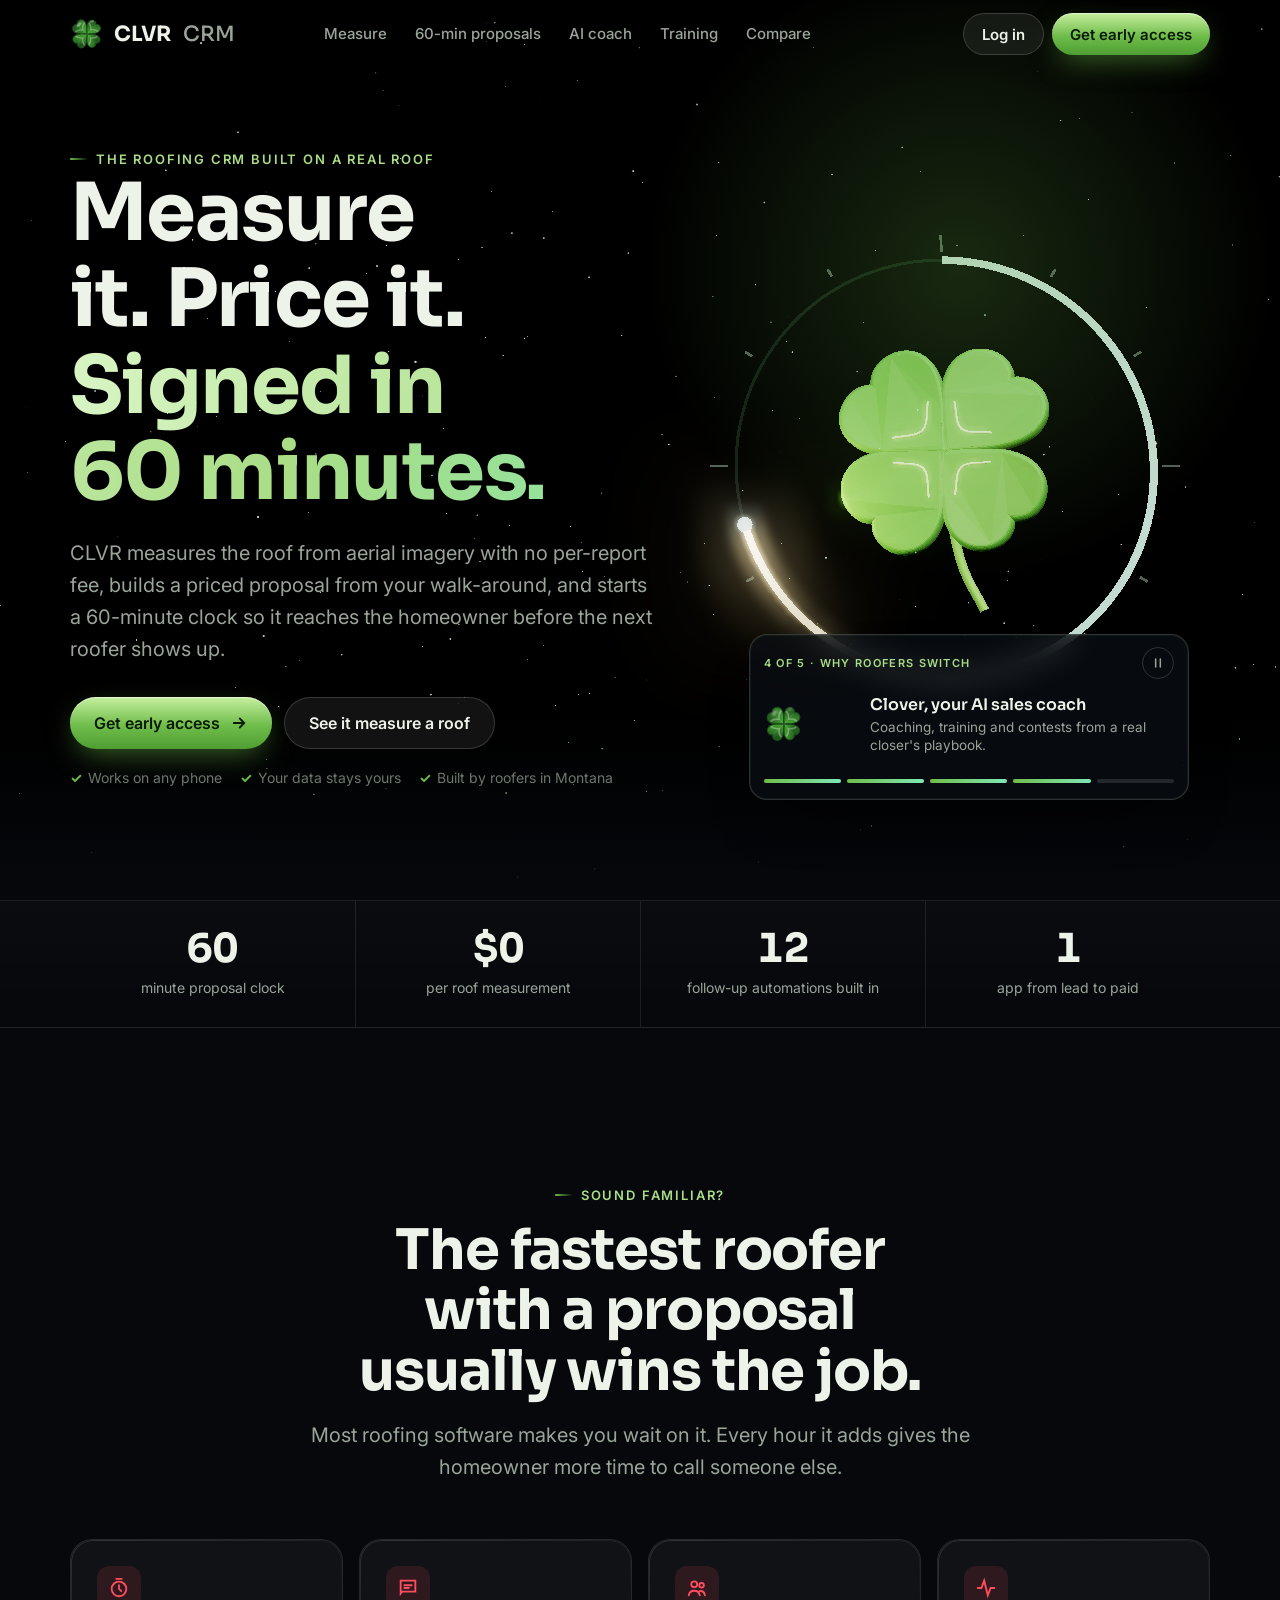
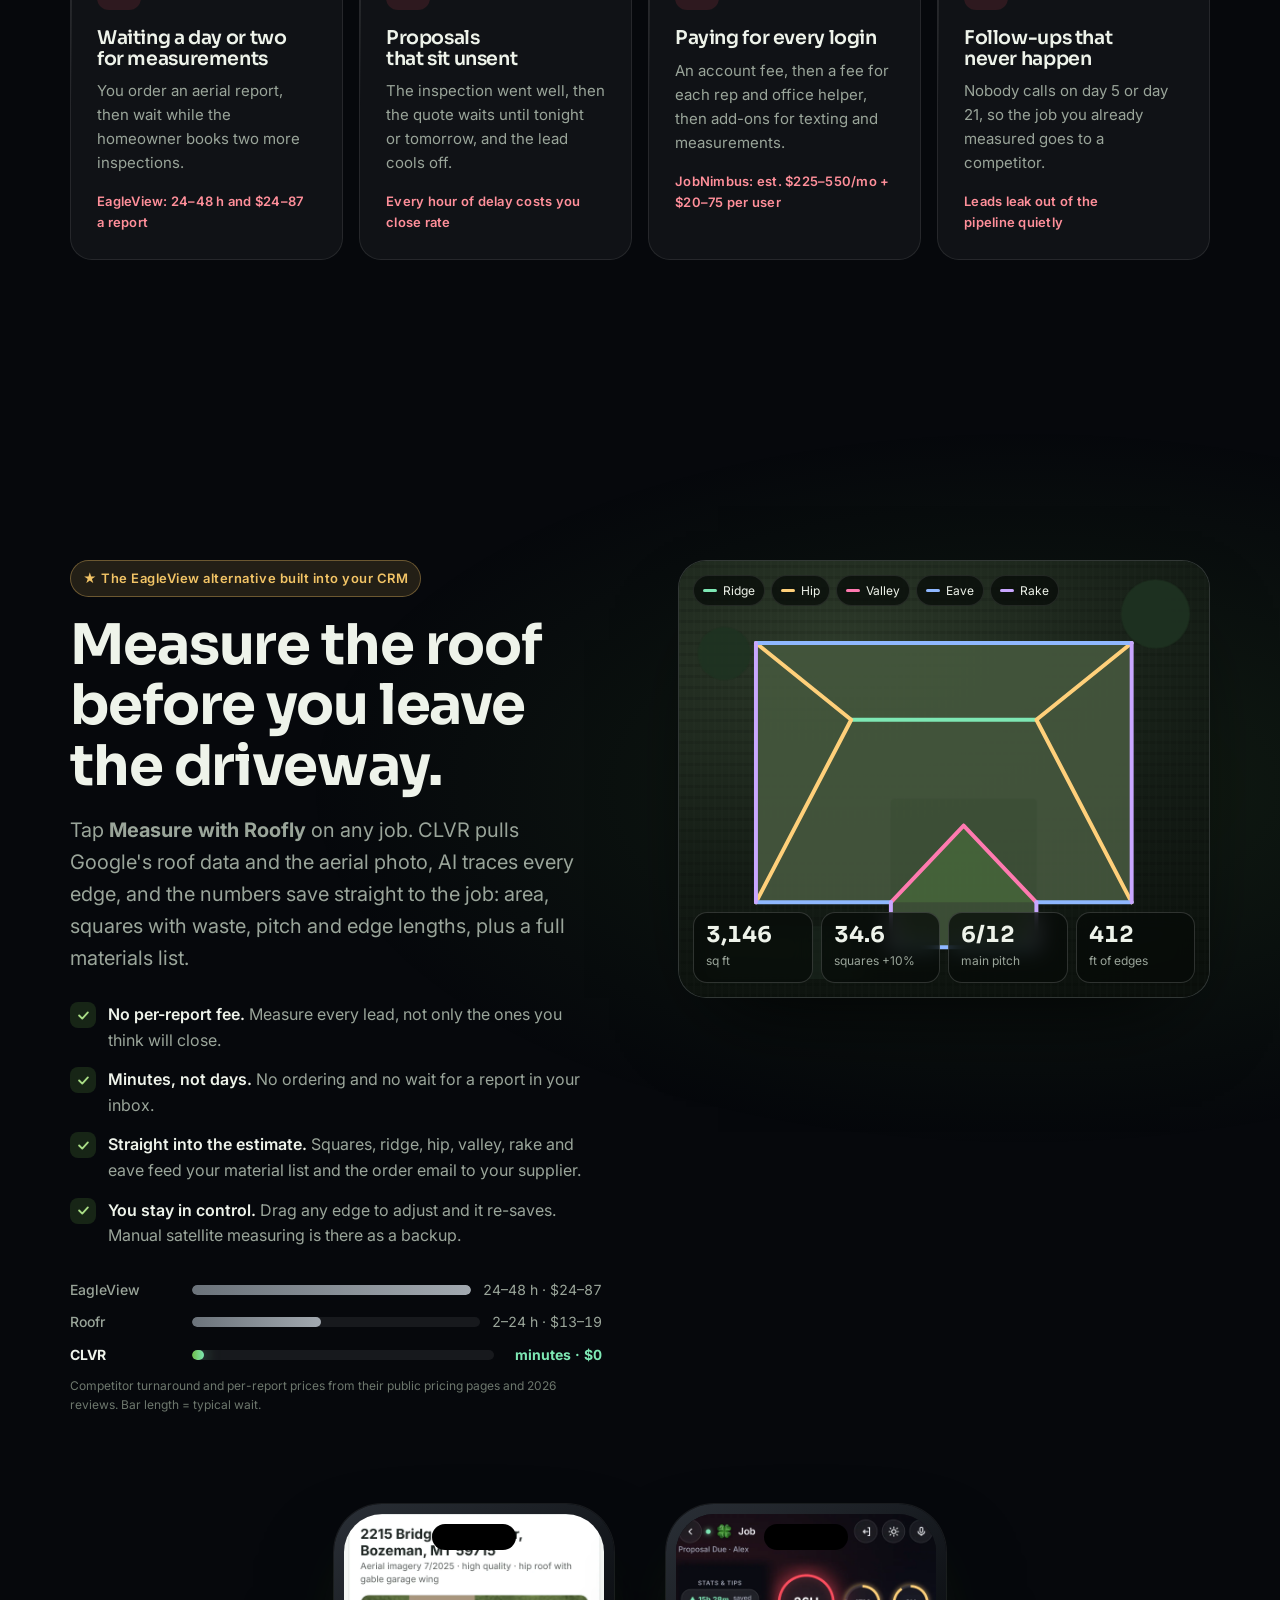
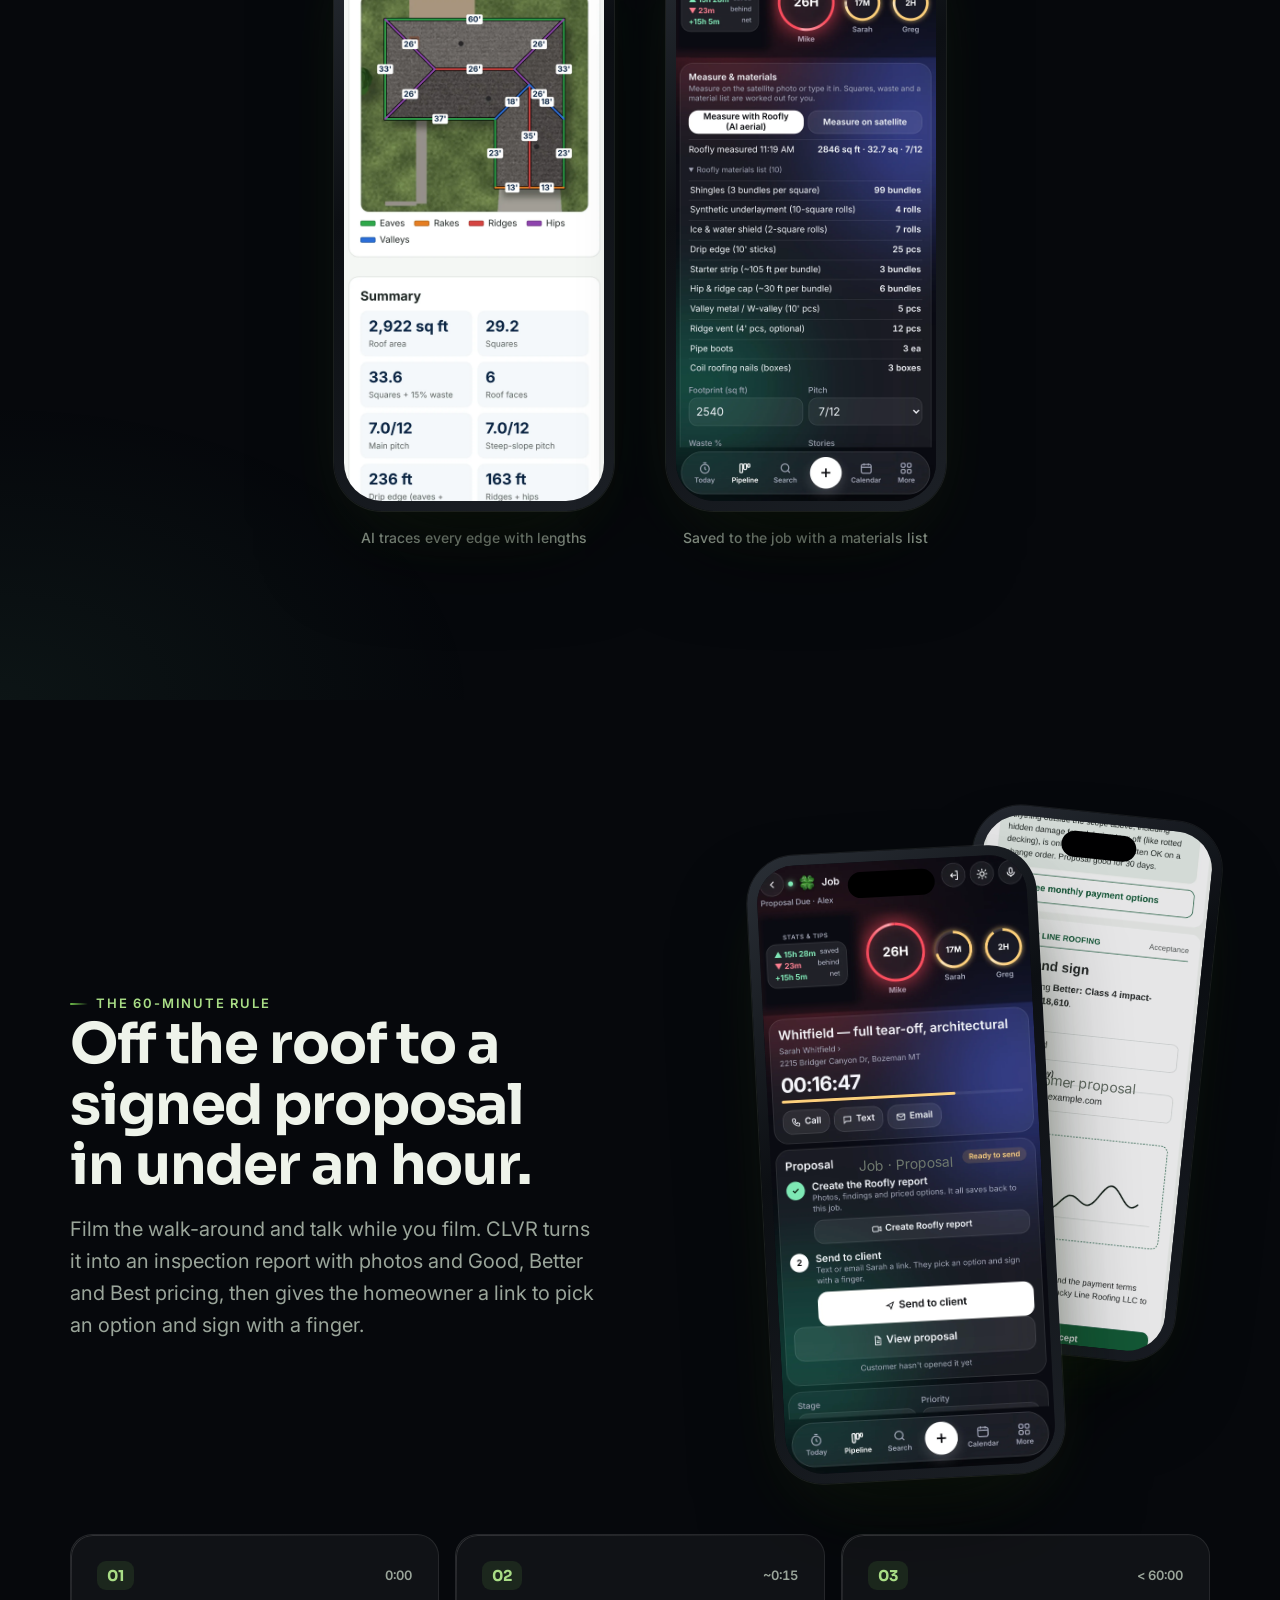
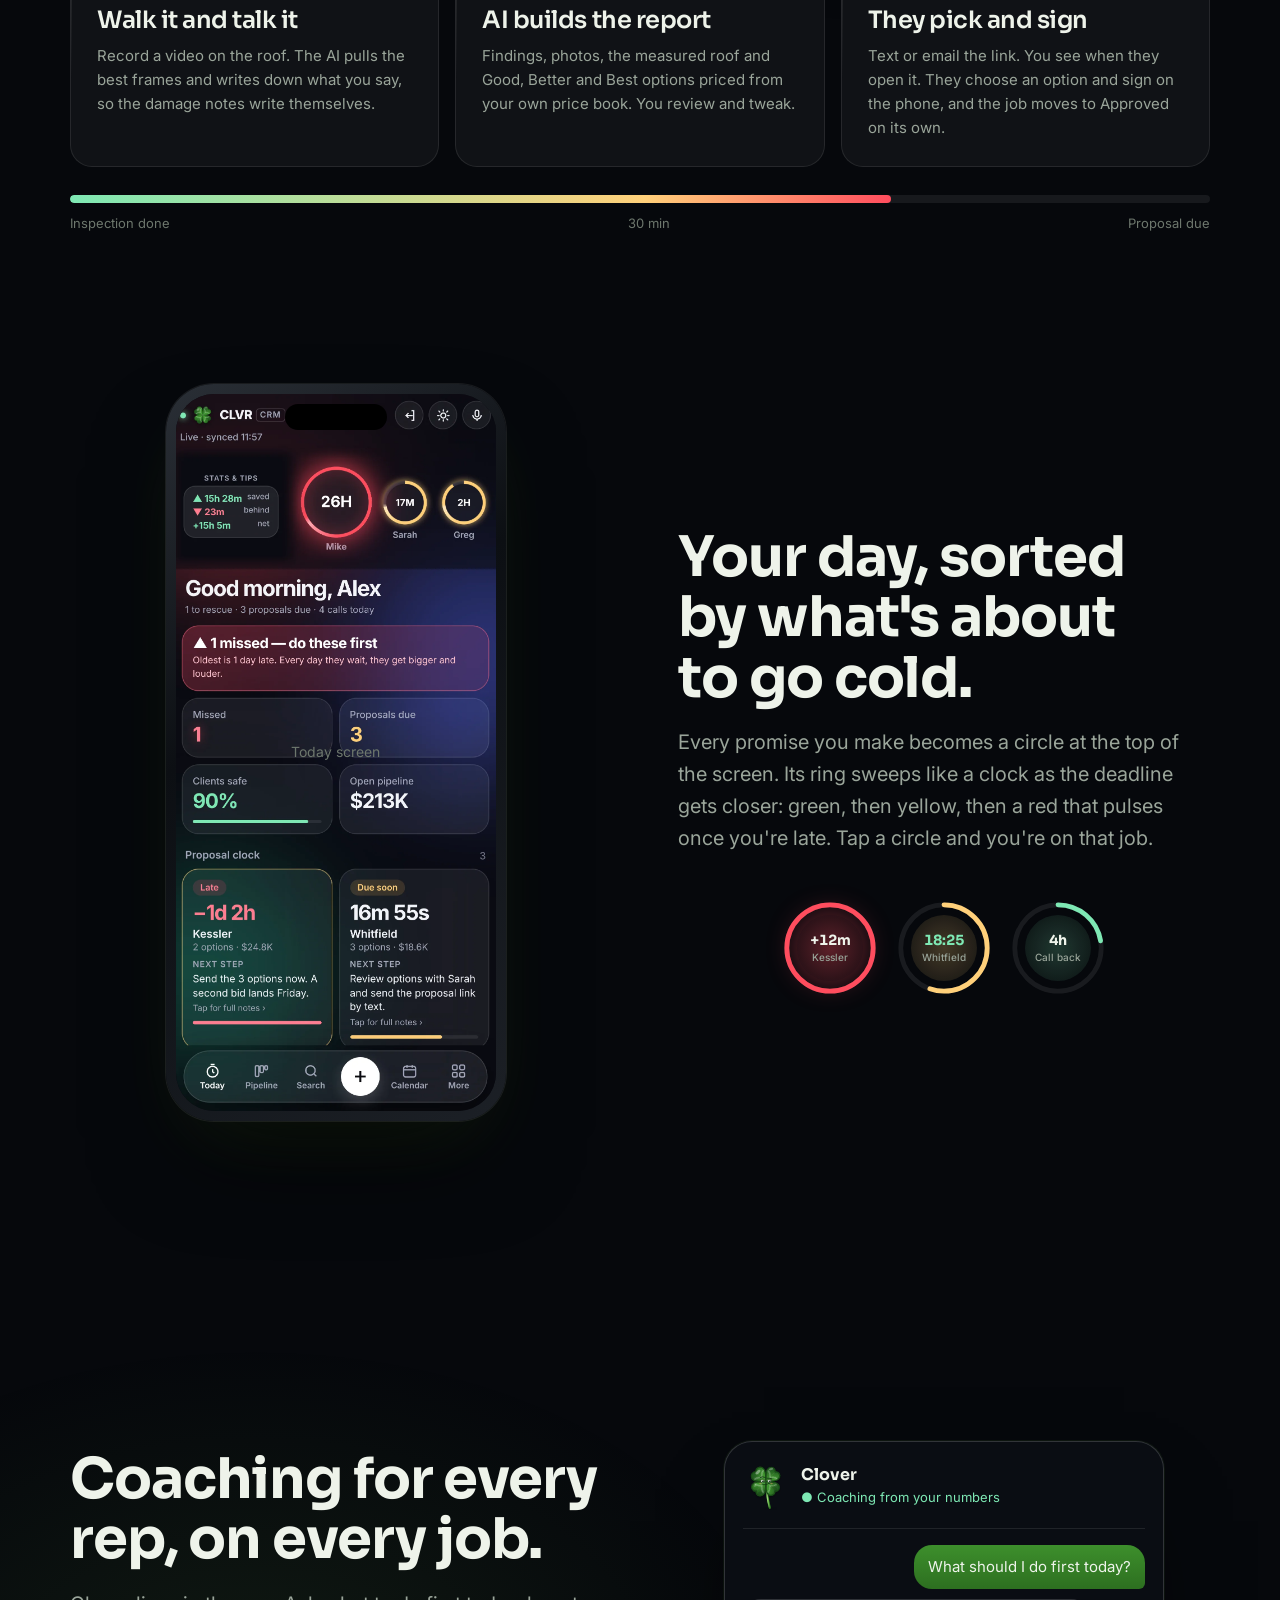
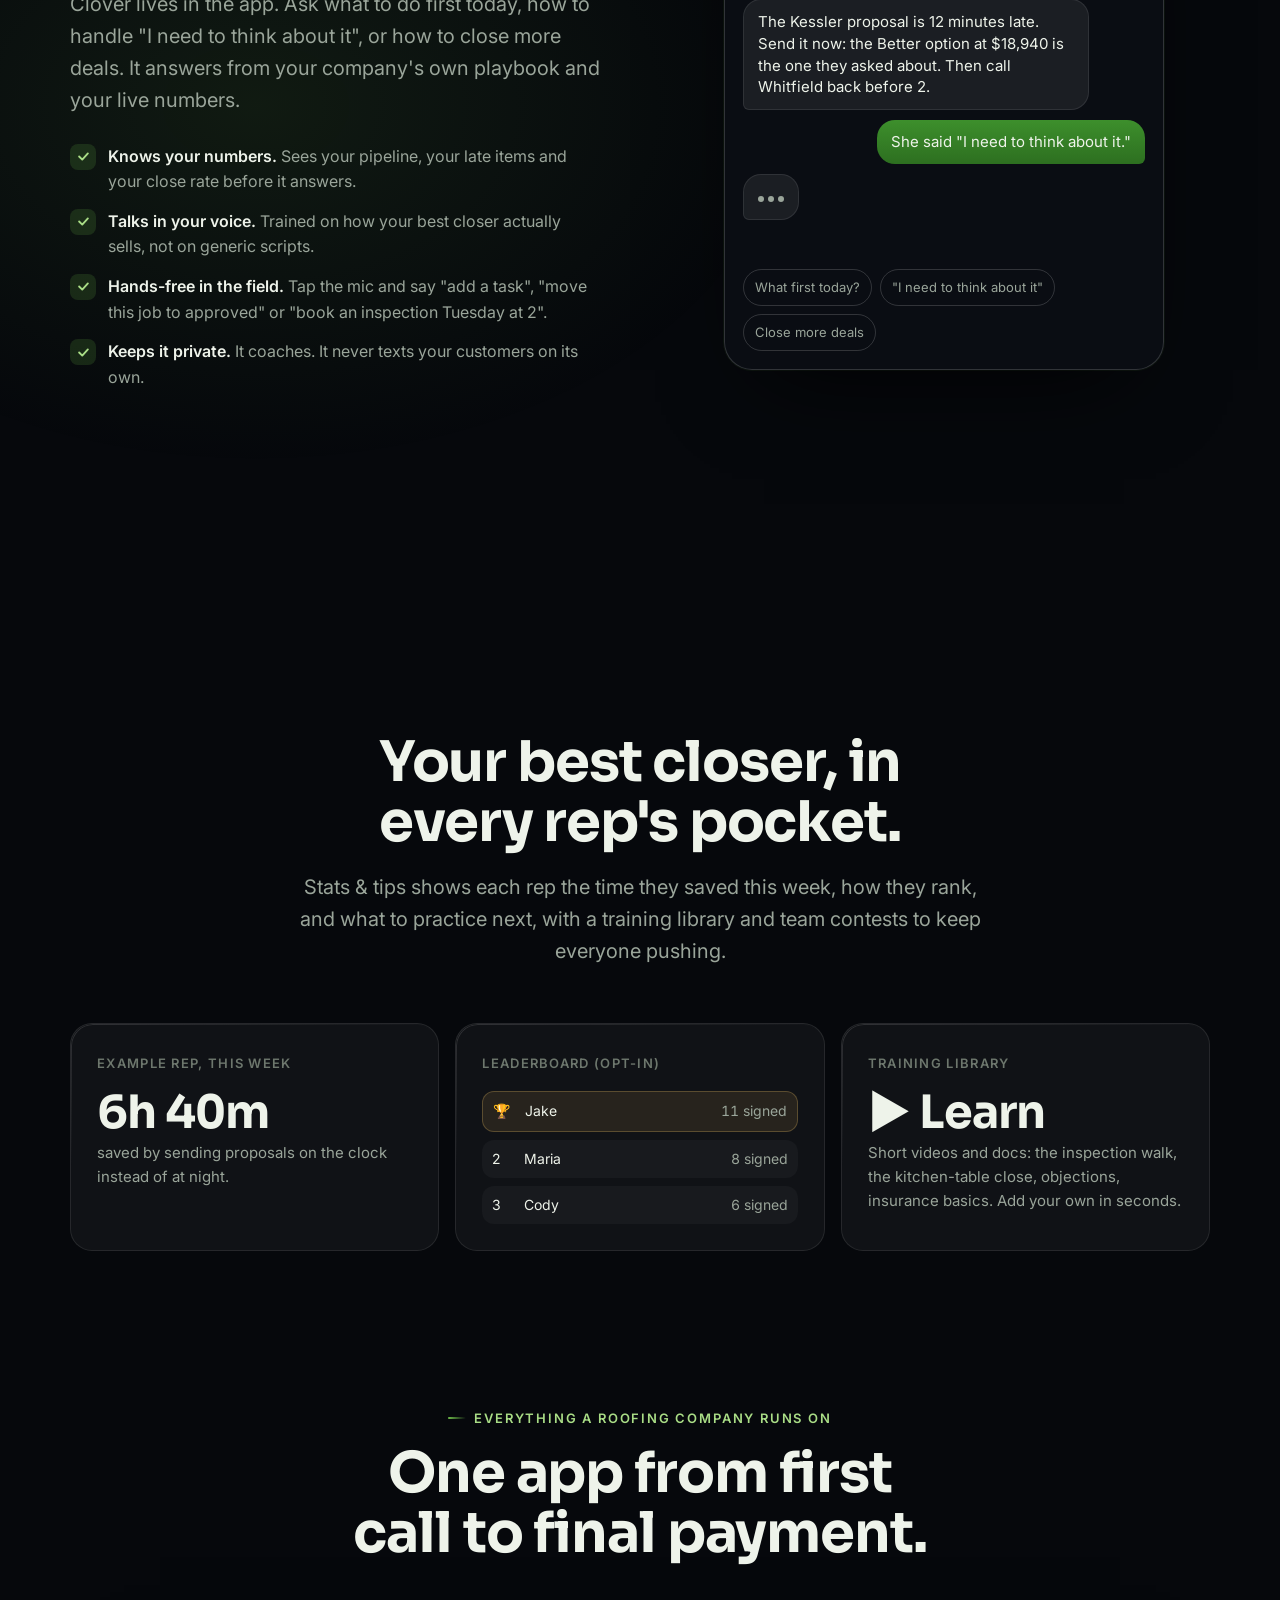
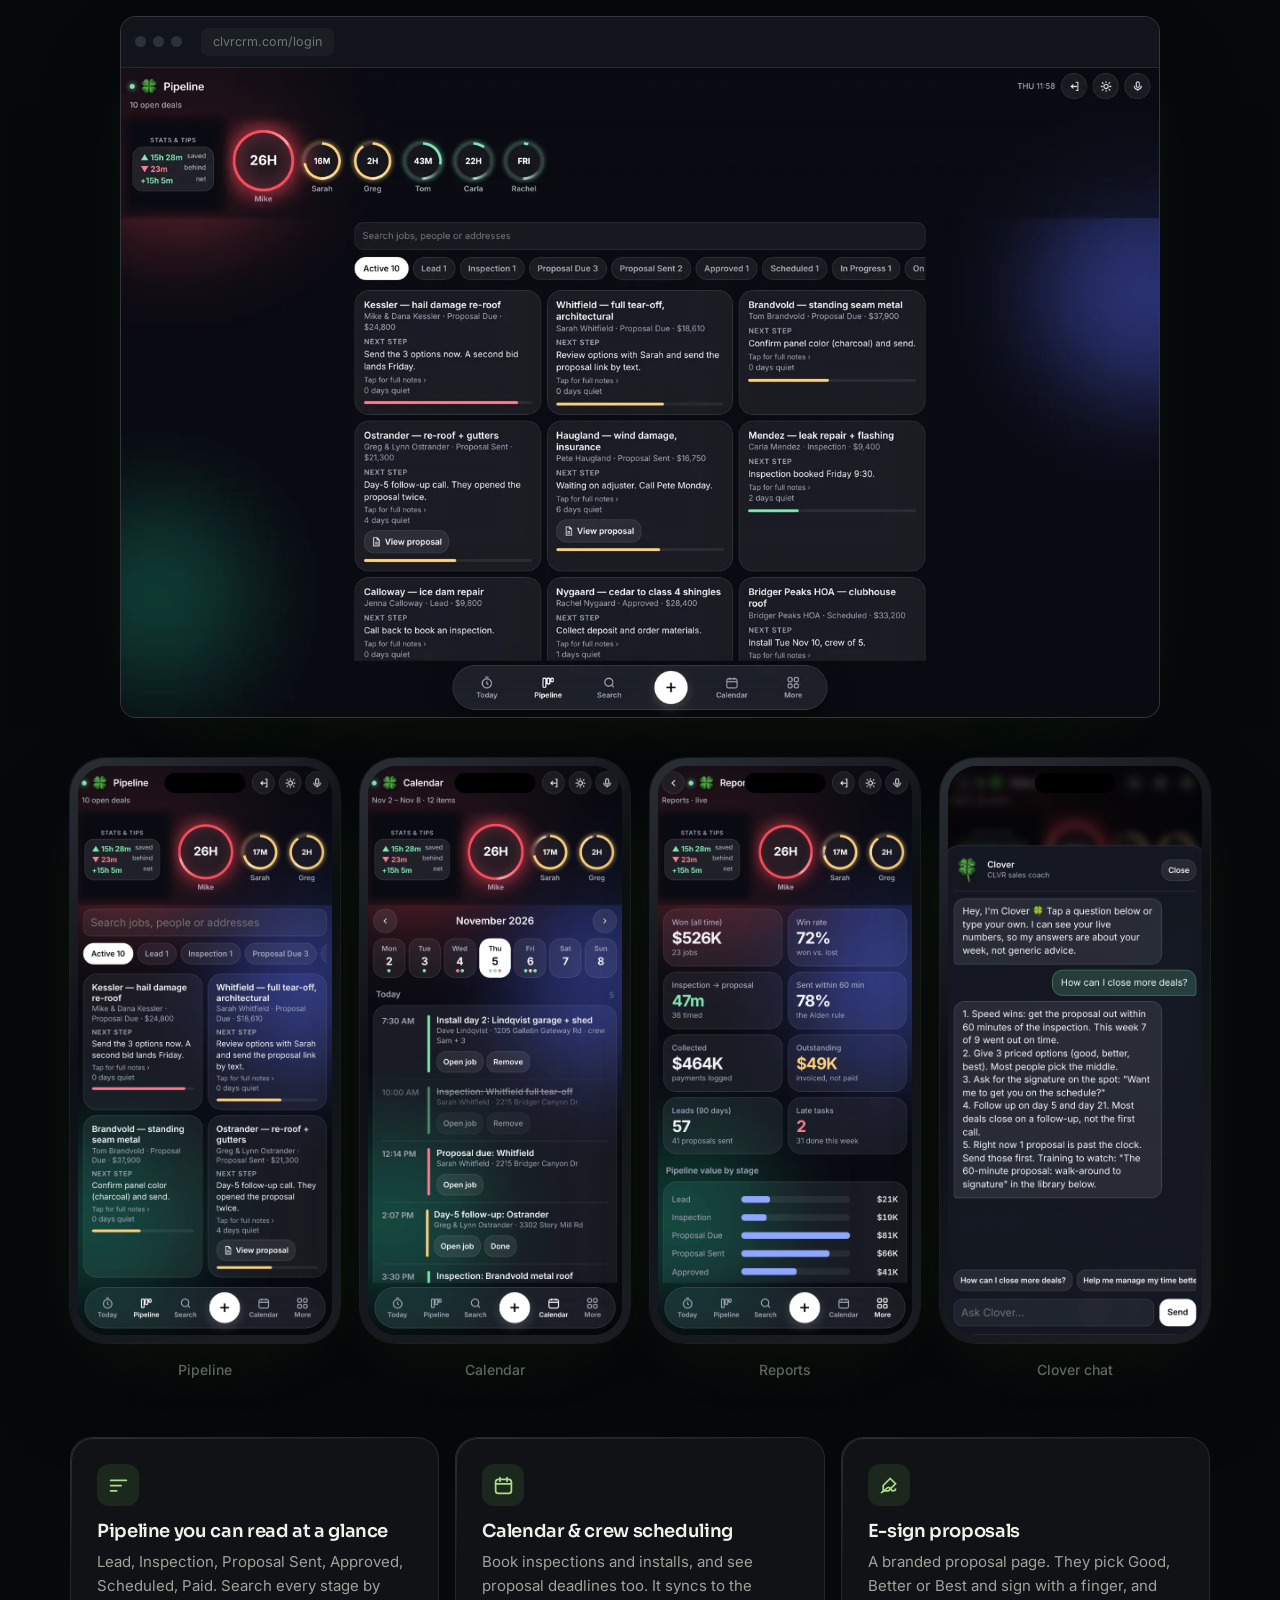
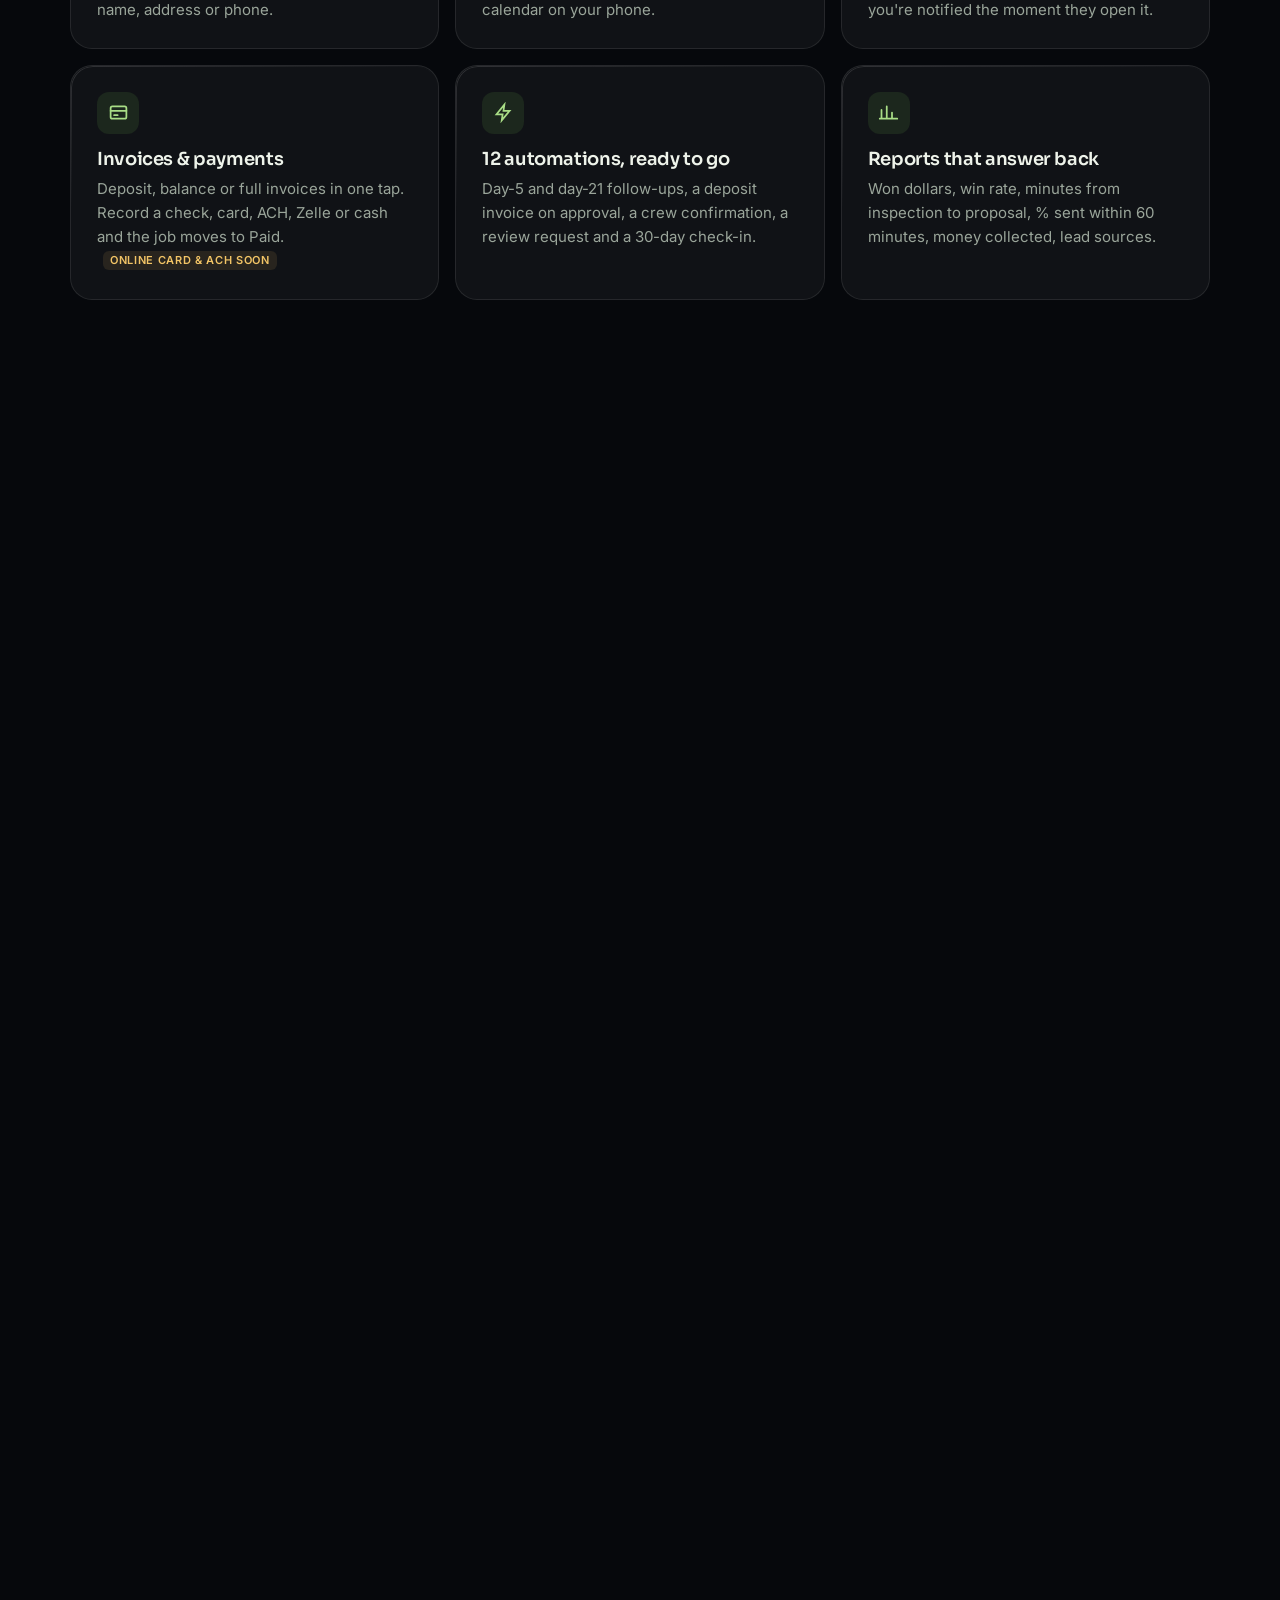
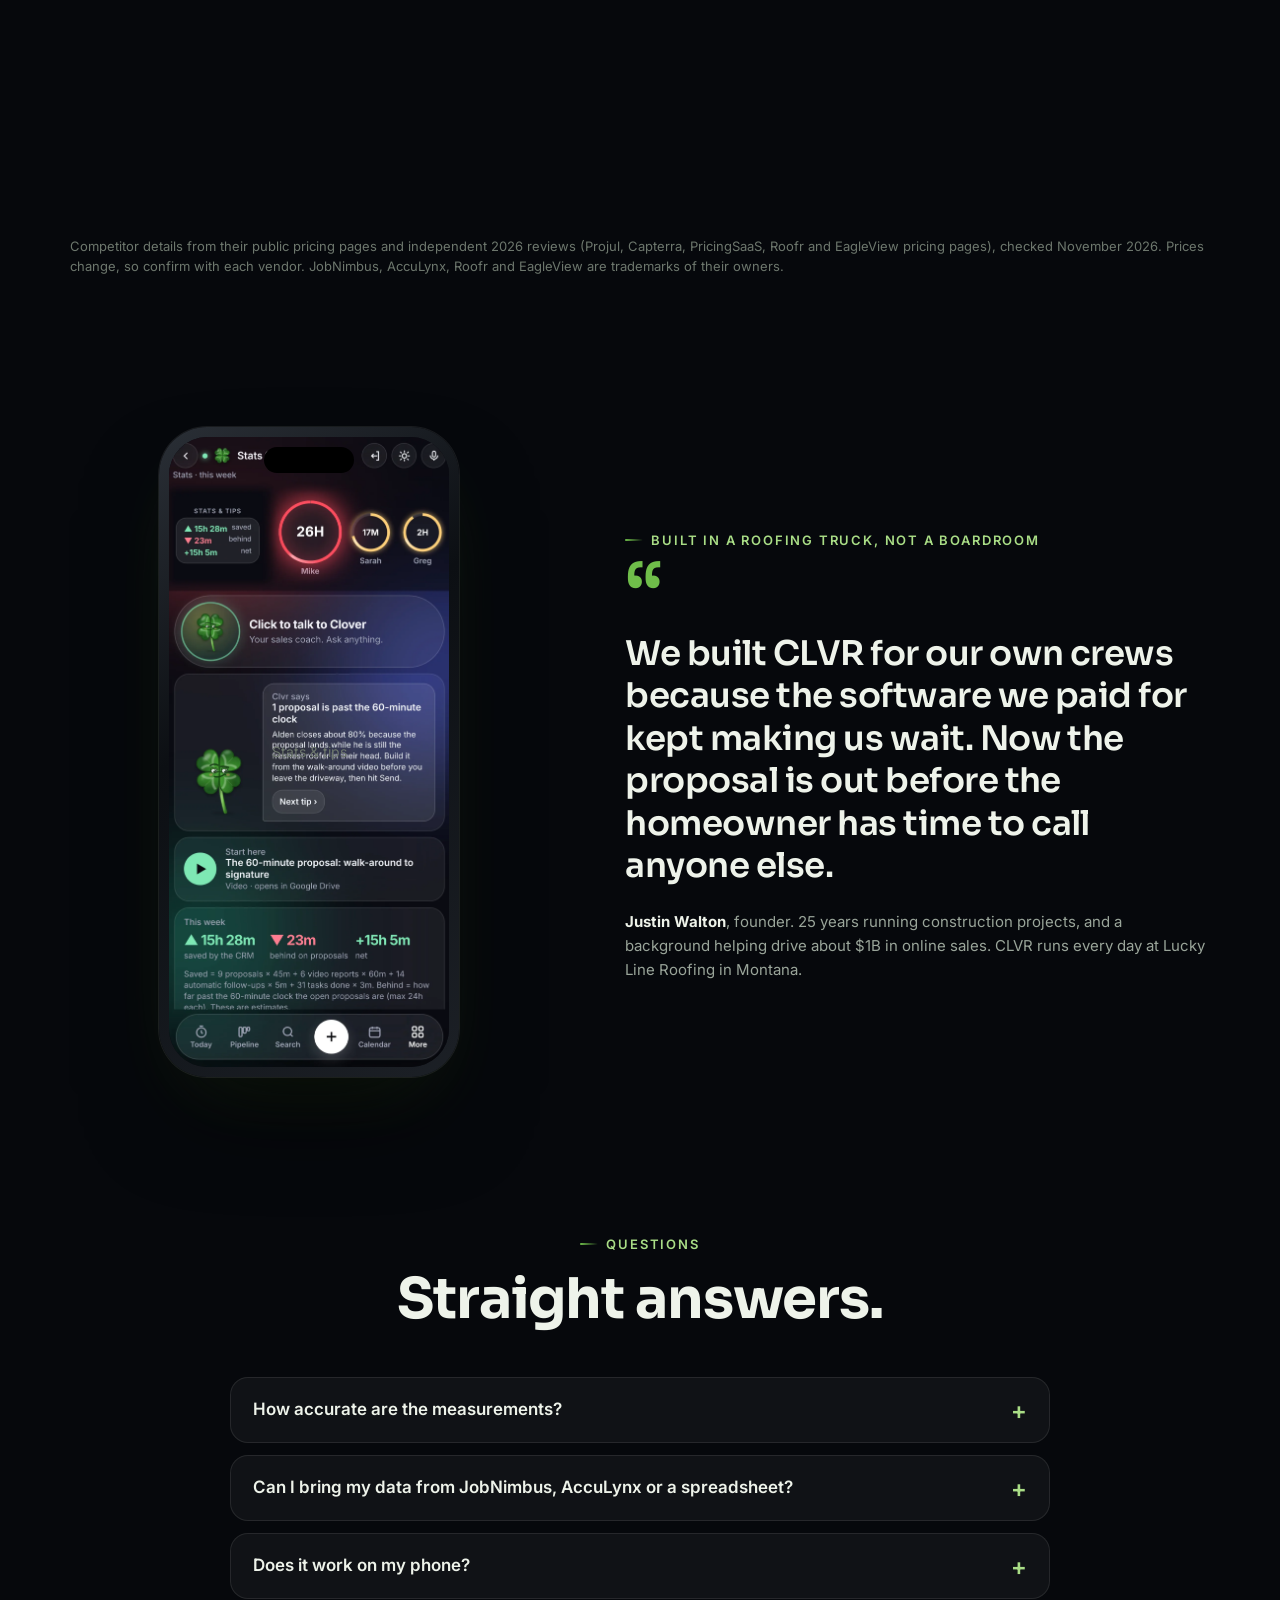
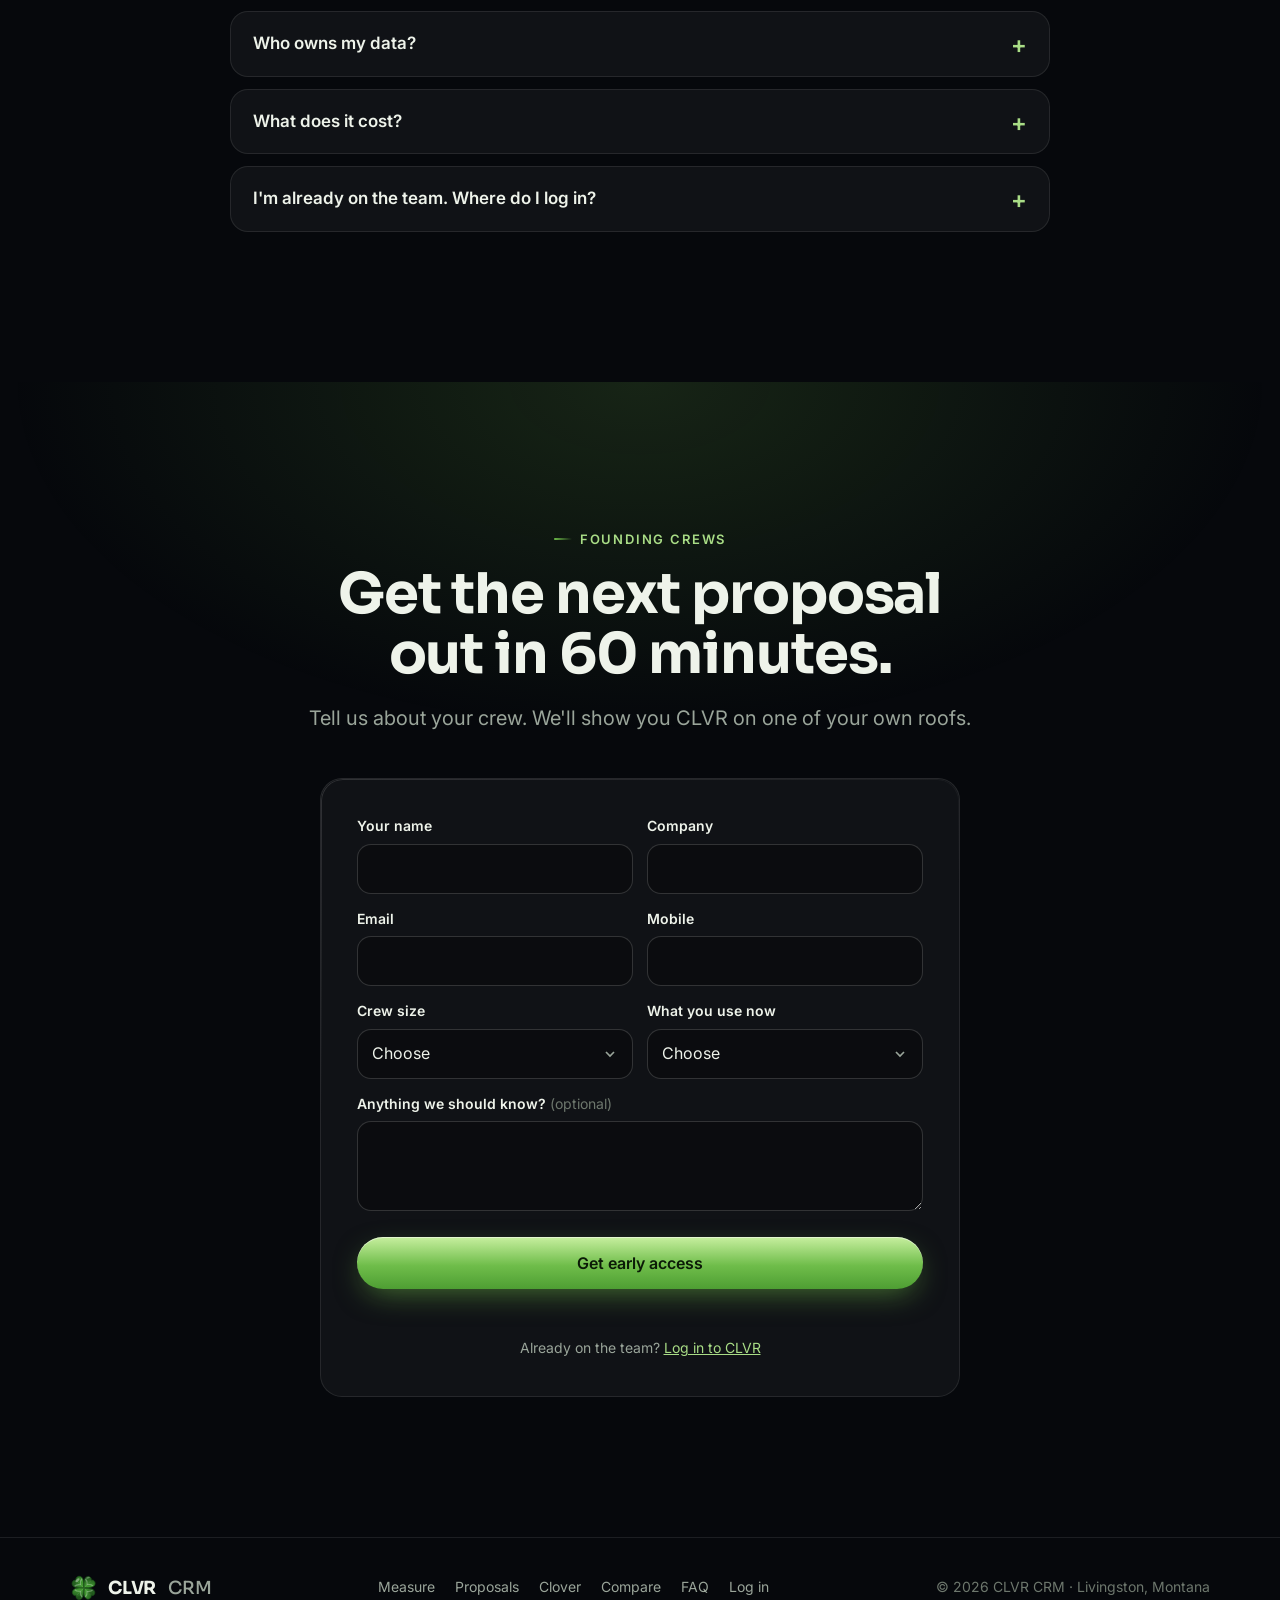
==== commit 8dd46a17: "Reel slide 1: minutes, not hours Co-Authored-By: Claude Opus 5.5 <noreply@anthropic.com> Claude-Sess" ====
--- a/index.html
+++ b/index.html
@@ -67,7 +67,7 @@
       <div class="reel-top"><span class="reel-k"><span id="reelN">1</span> of 5 &middot; why roofers switch</span>
         <button class="reel-pp" id="reelPP" type="button" aria-label="Pause"><svg viewBox="0 0 24 24" aria-hidden="true"><path class="ps" d="M8 5v14M16 5v14"/><path class="pl" d="M7 5l12 7-12 7z"/></svg></button></div>
       <div class="reel-view" aria-live="off">
-        <div class="slide on"><b class="big">$0</b><div><strong>No EagleView. No wait. No fee.</strong><span>Measure the roof in minutes, right from the driveway.</span></div></div>
+        <div class="slide on"><b class="big">$0</b><div><strong>No EagleView. No wait. No fee.</strong><span>Roof measured in minutes, not hours. Right from the driveway.</span></div></div>
         <div class="slide"><b class="big" id="heroClock">59:59</b><div><strong>Priced proposal in 60 minutes</strong><span>A clock on every job, so you beat the next roofer there.</span></div></div>
         <div class="slide"><b class="big">1&nbsp;video</b><div><strong>Your walk-around becomes the report</strong><span>Film and talk through the roof. AI builds the priced options.</span></div></div>
         <div class="slide"><b class="big"><img src="img/mark.svg" alt="" width="40" height="40"></b><div><strong>Clover, your AI sales coach</strong><span>Coaching, training and contests from a real closer's playbook.</span></div></div>
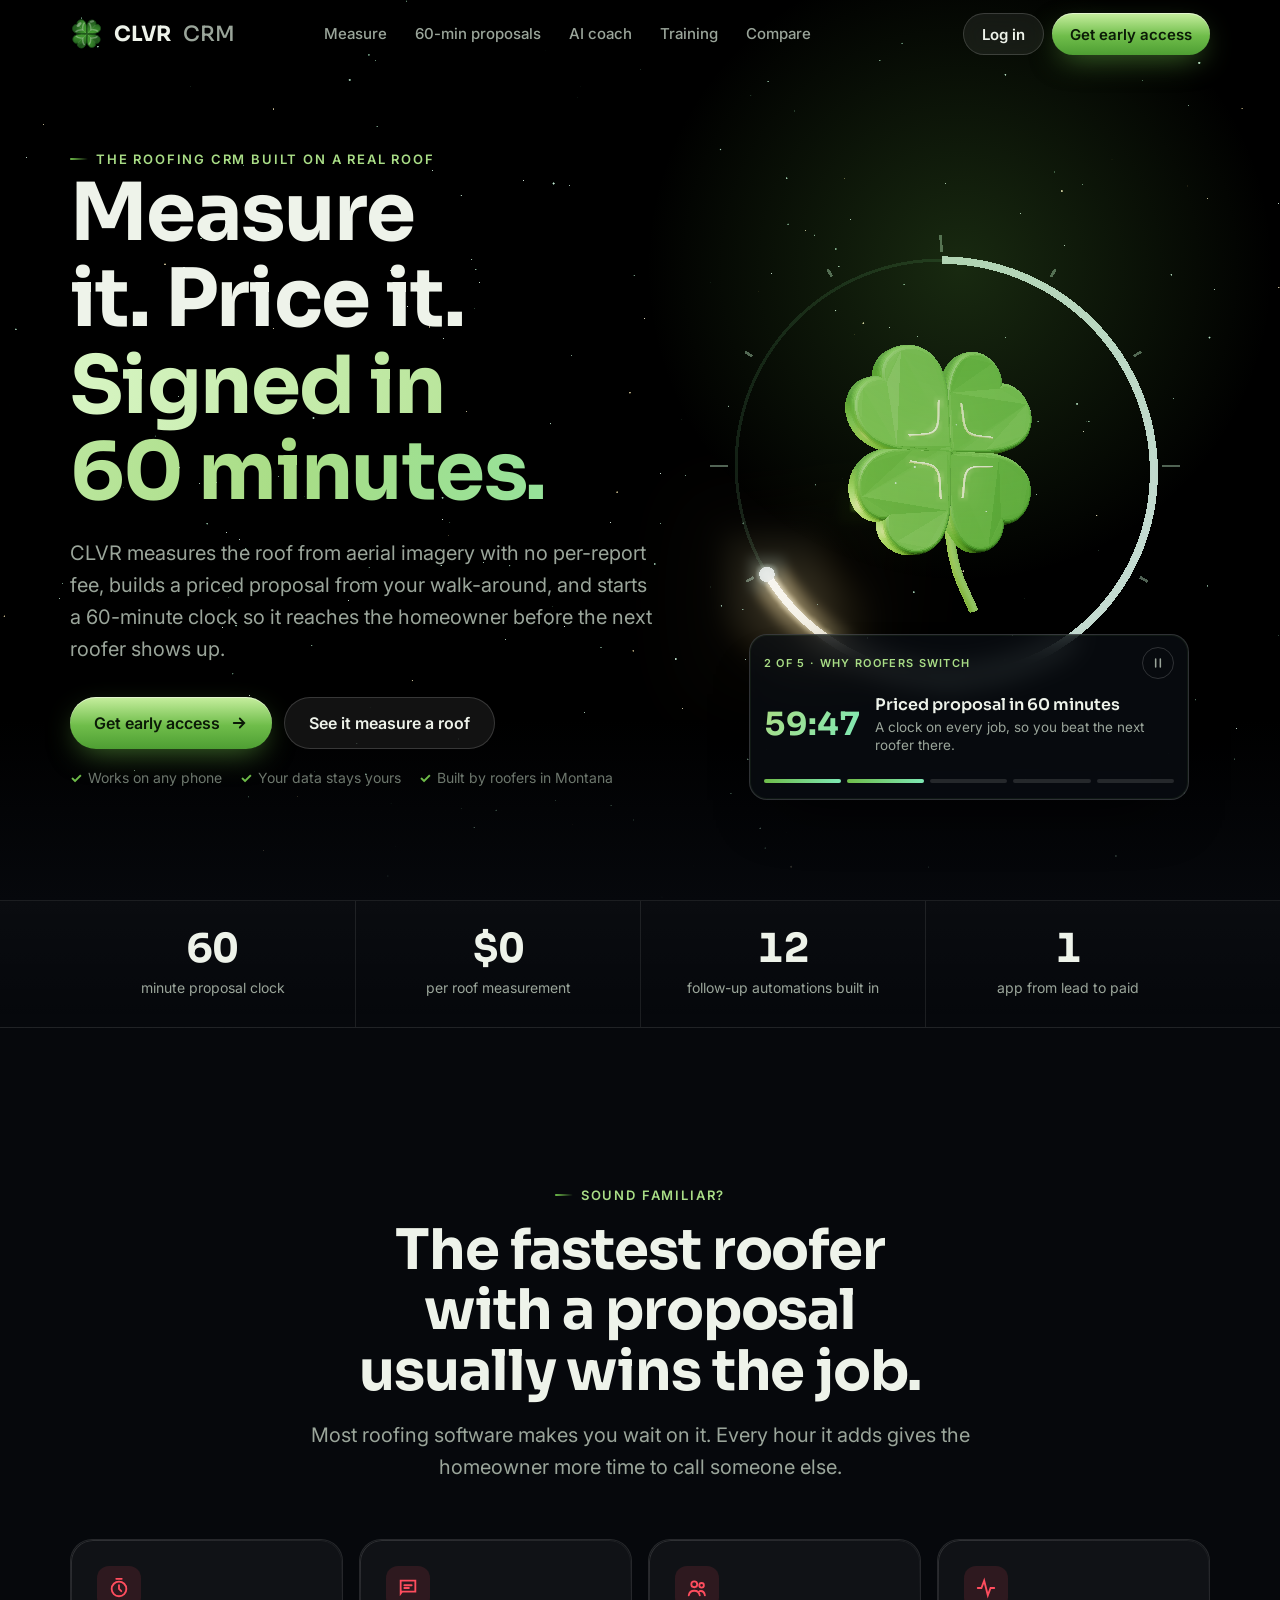
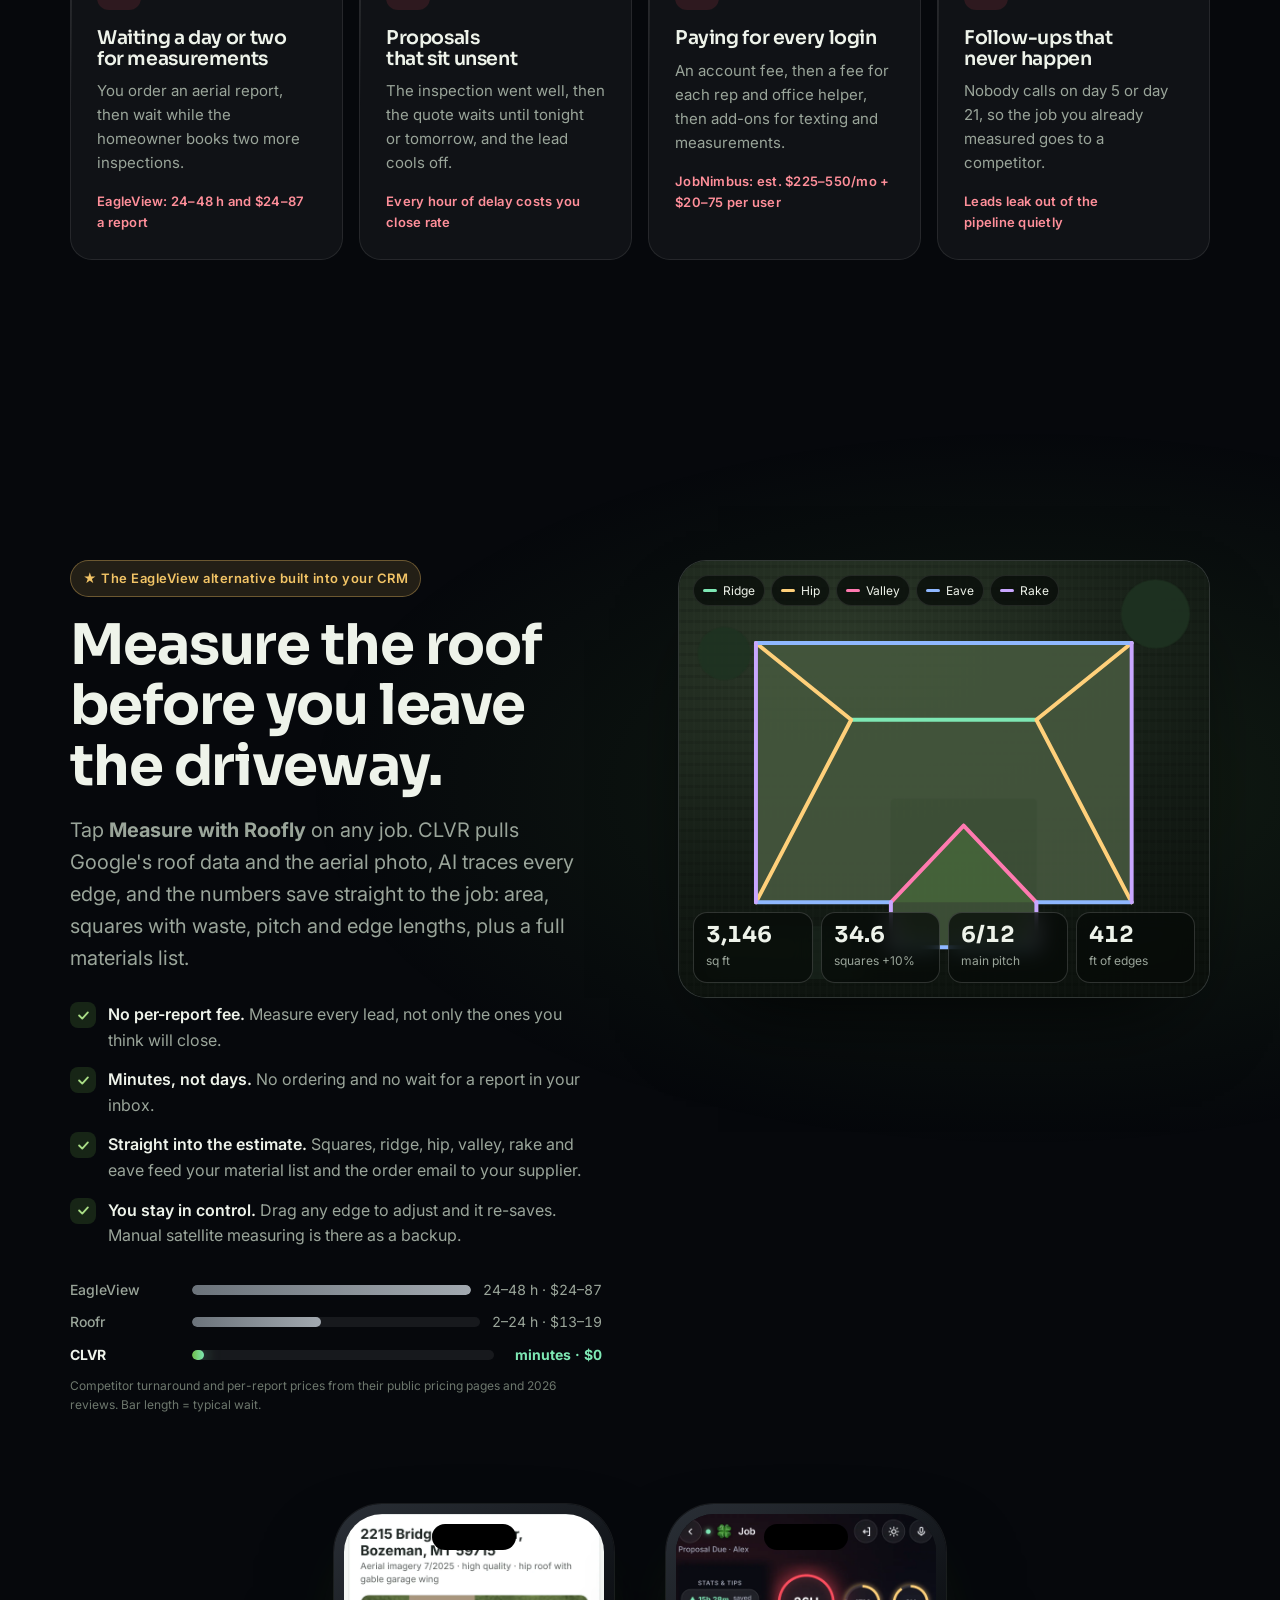
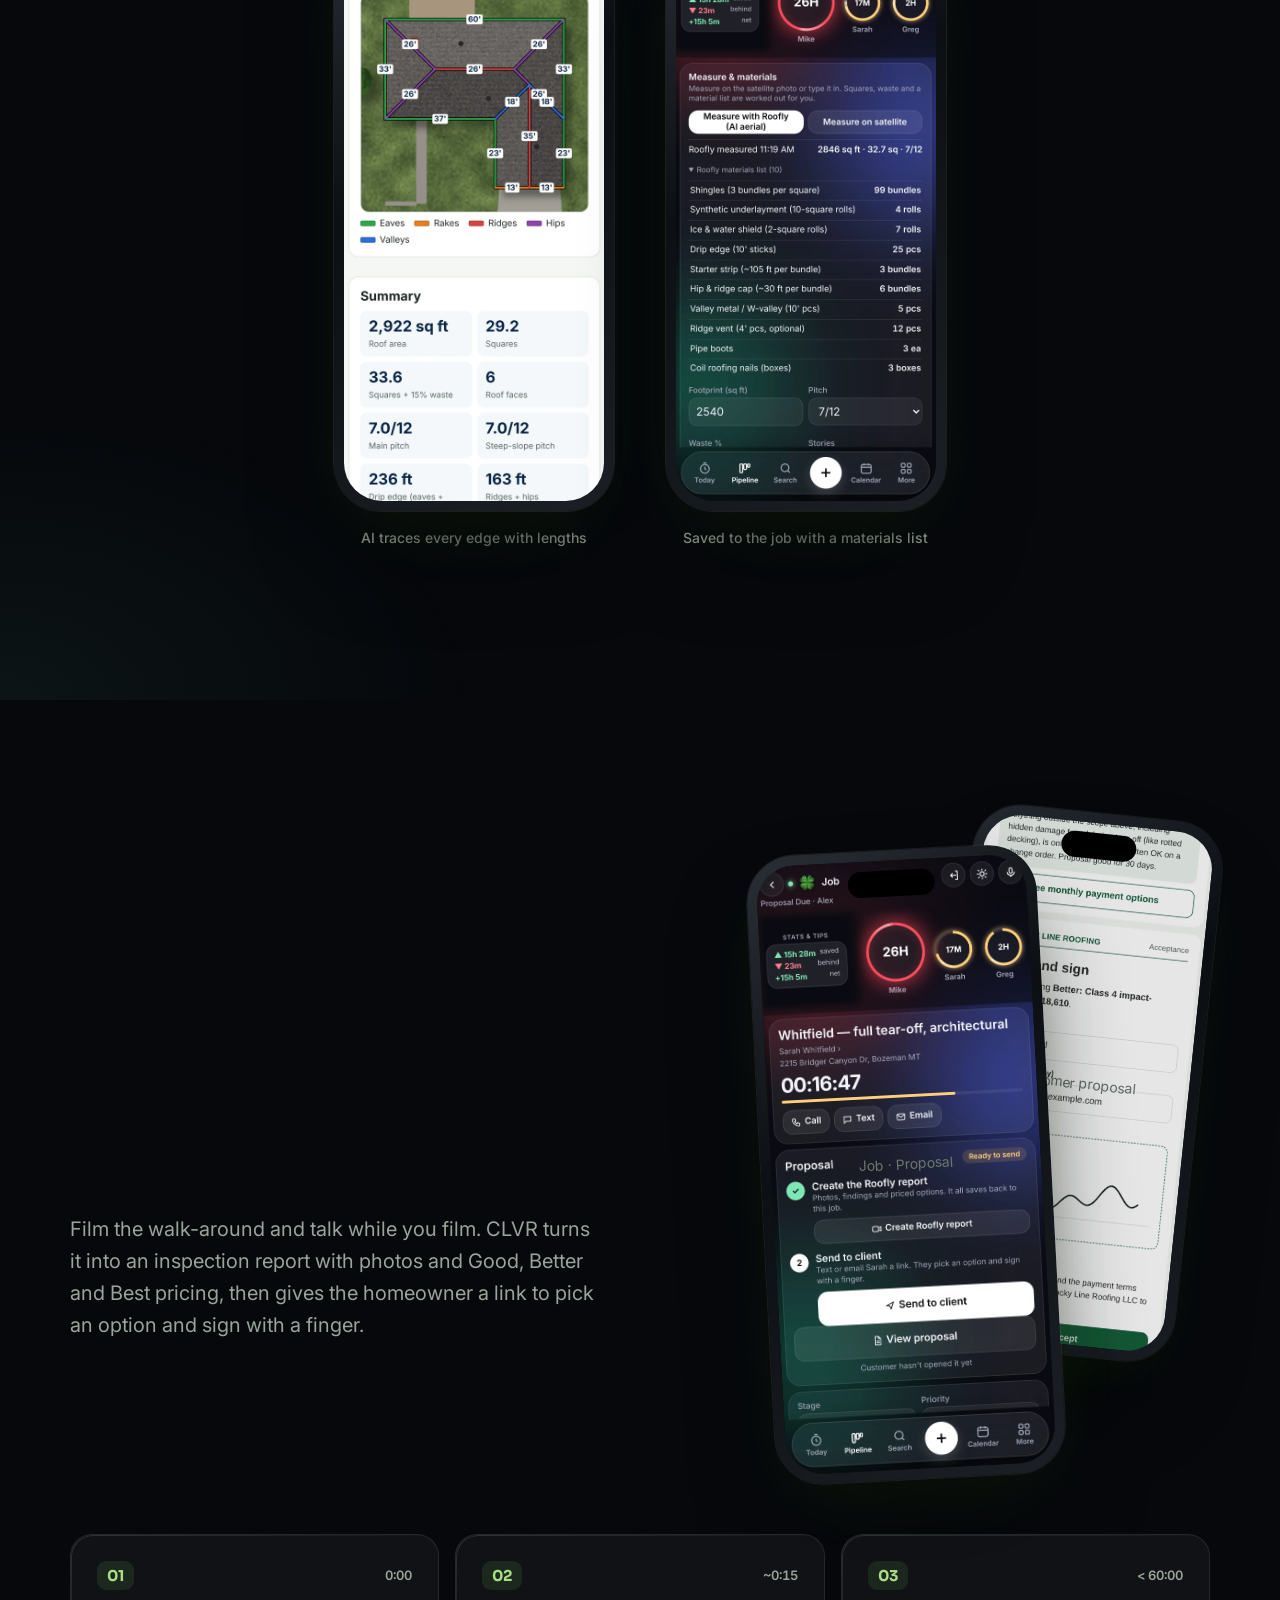
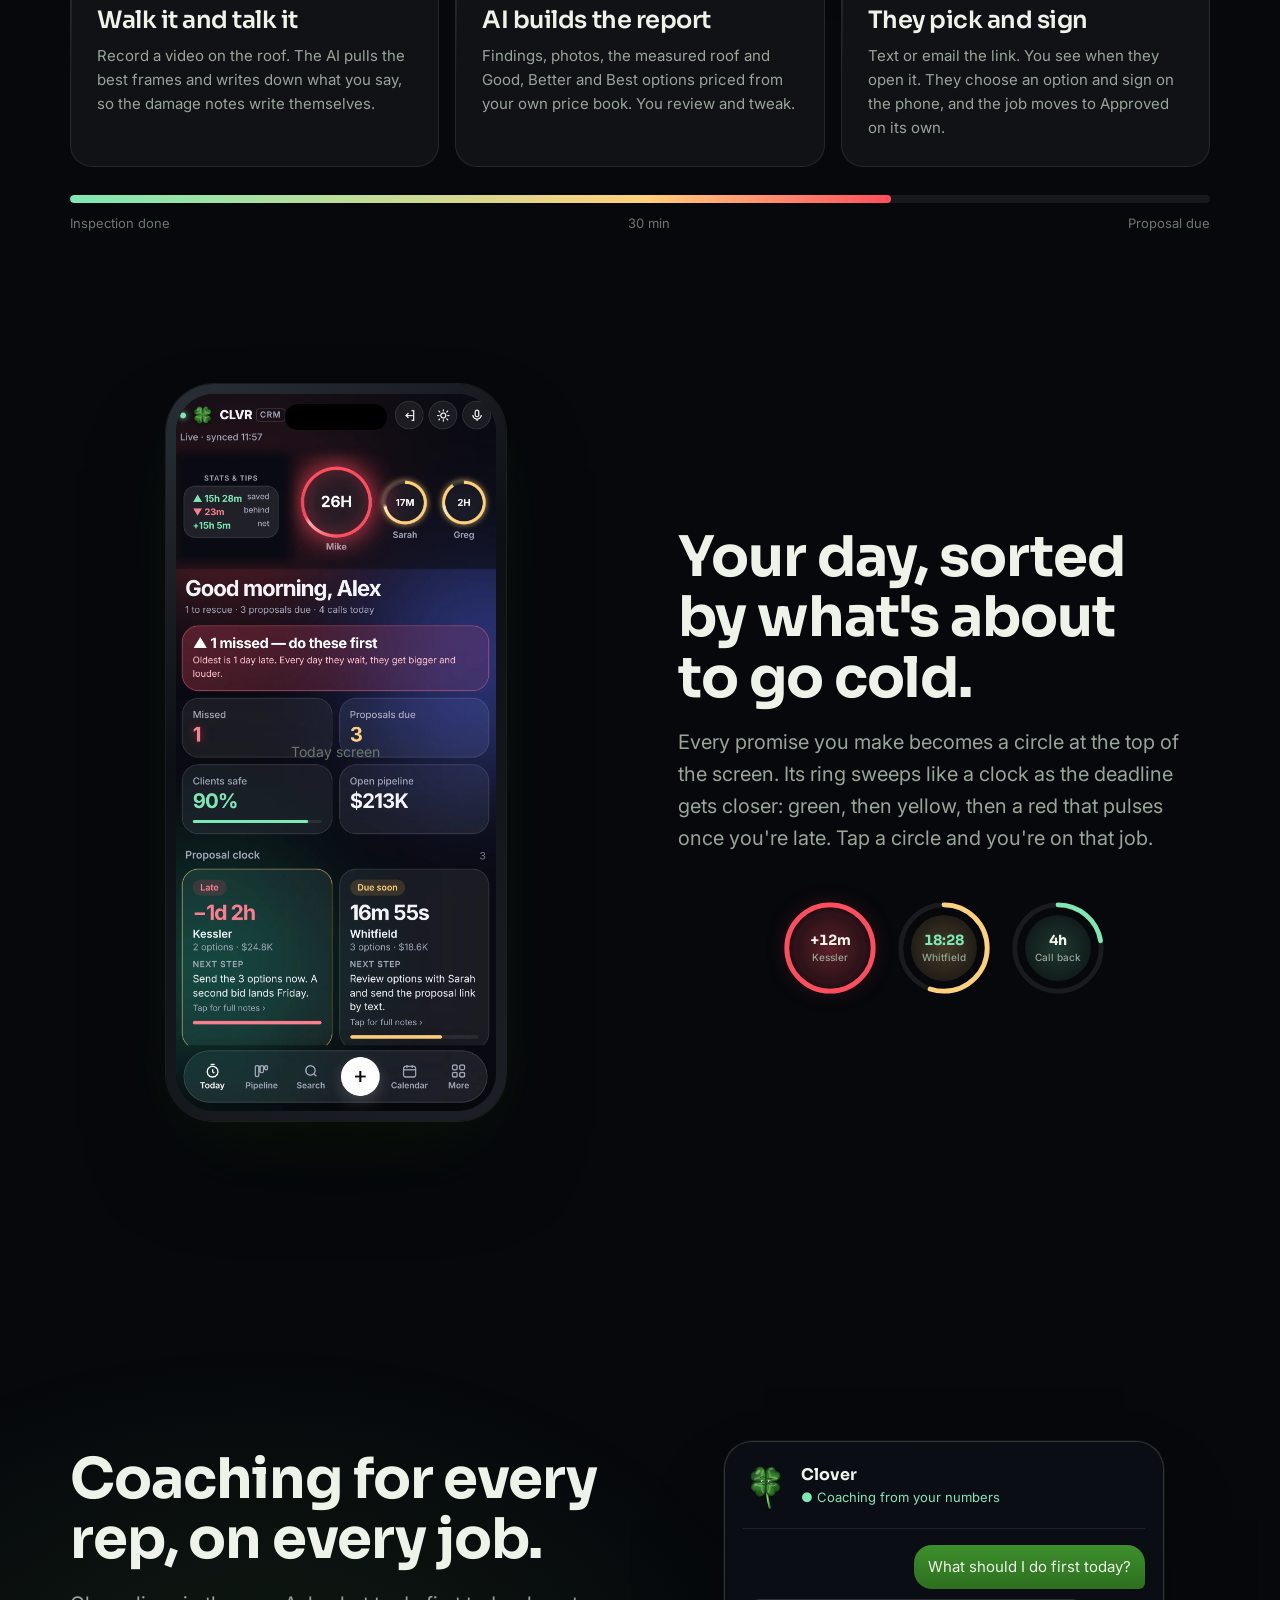
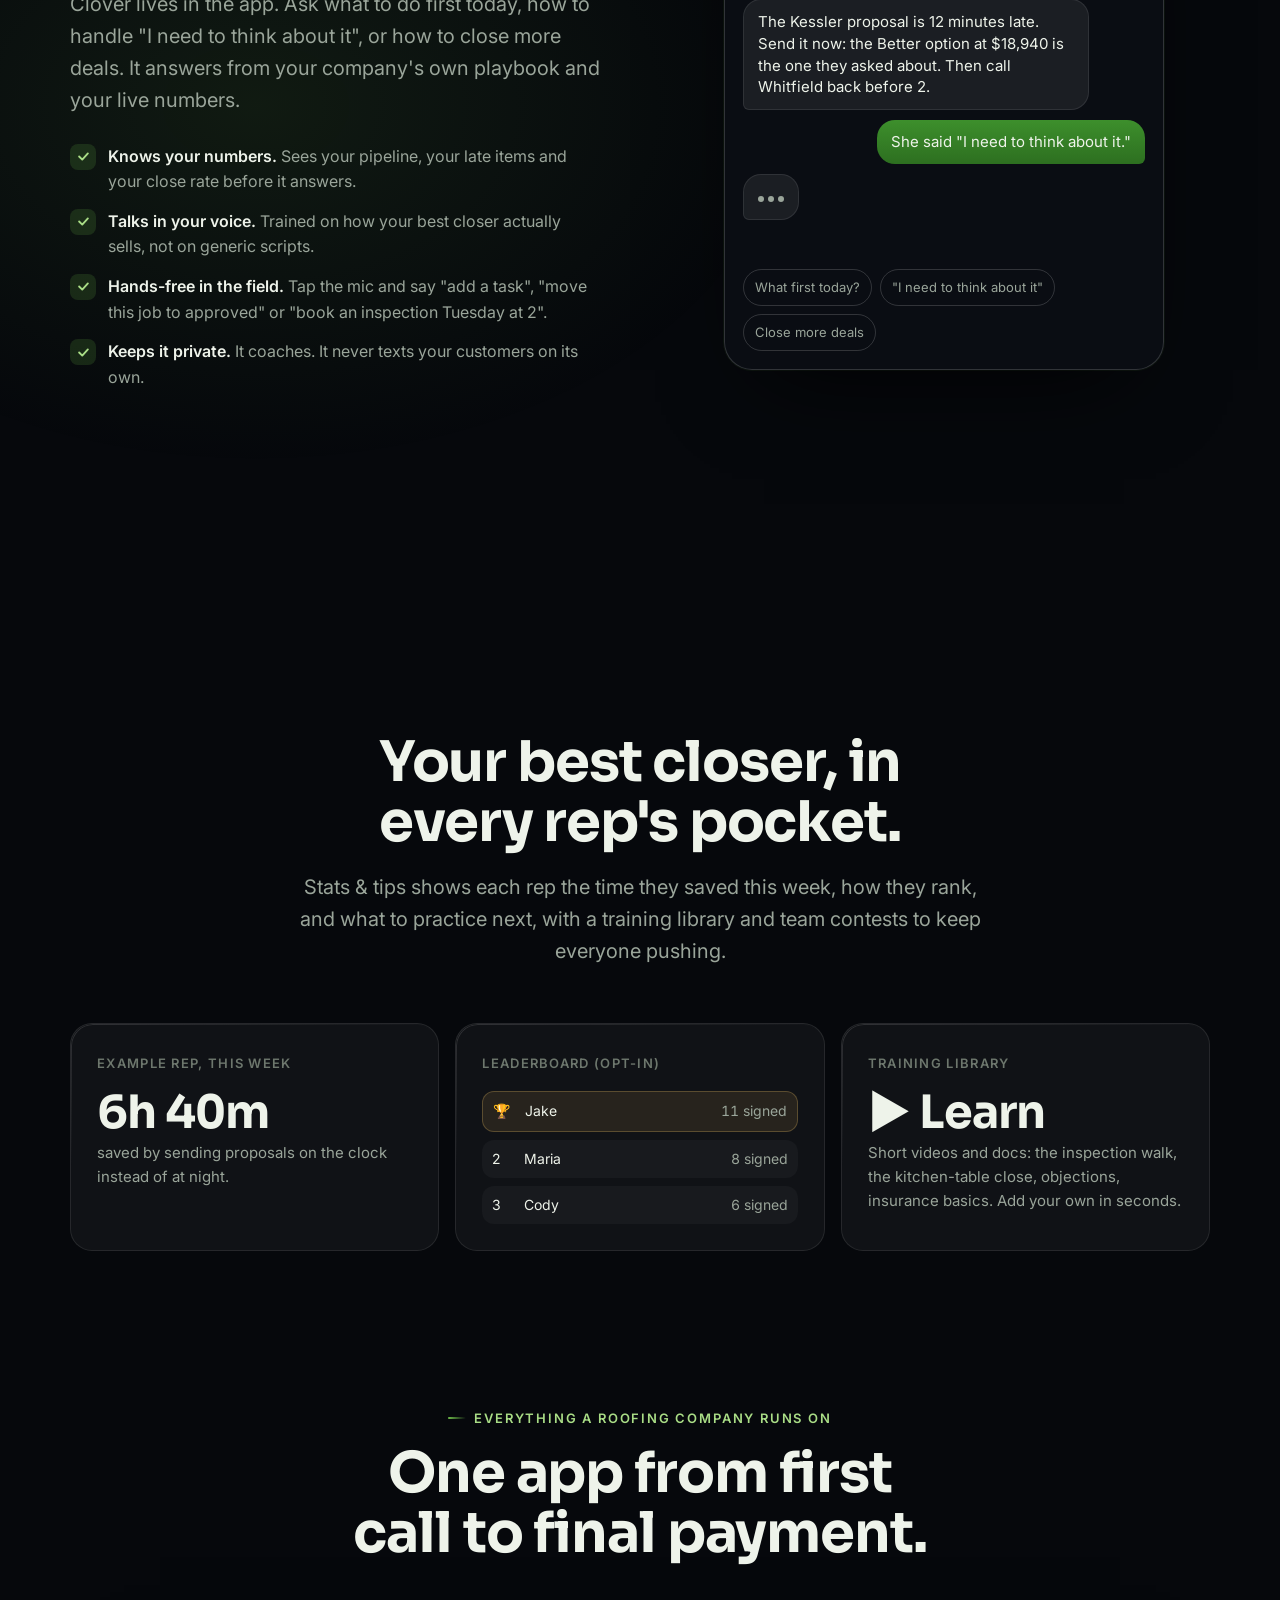
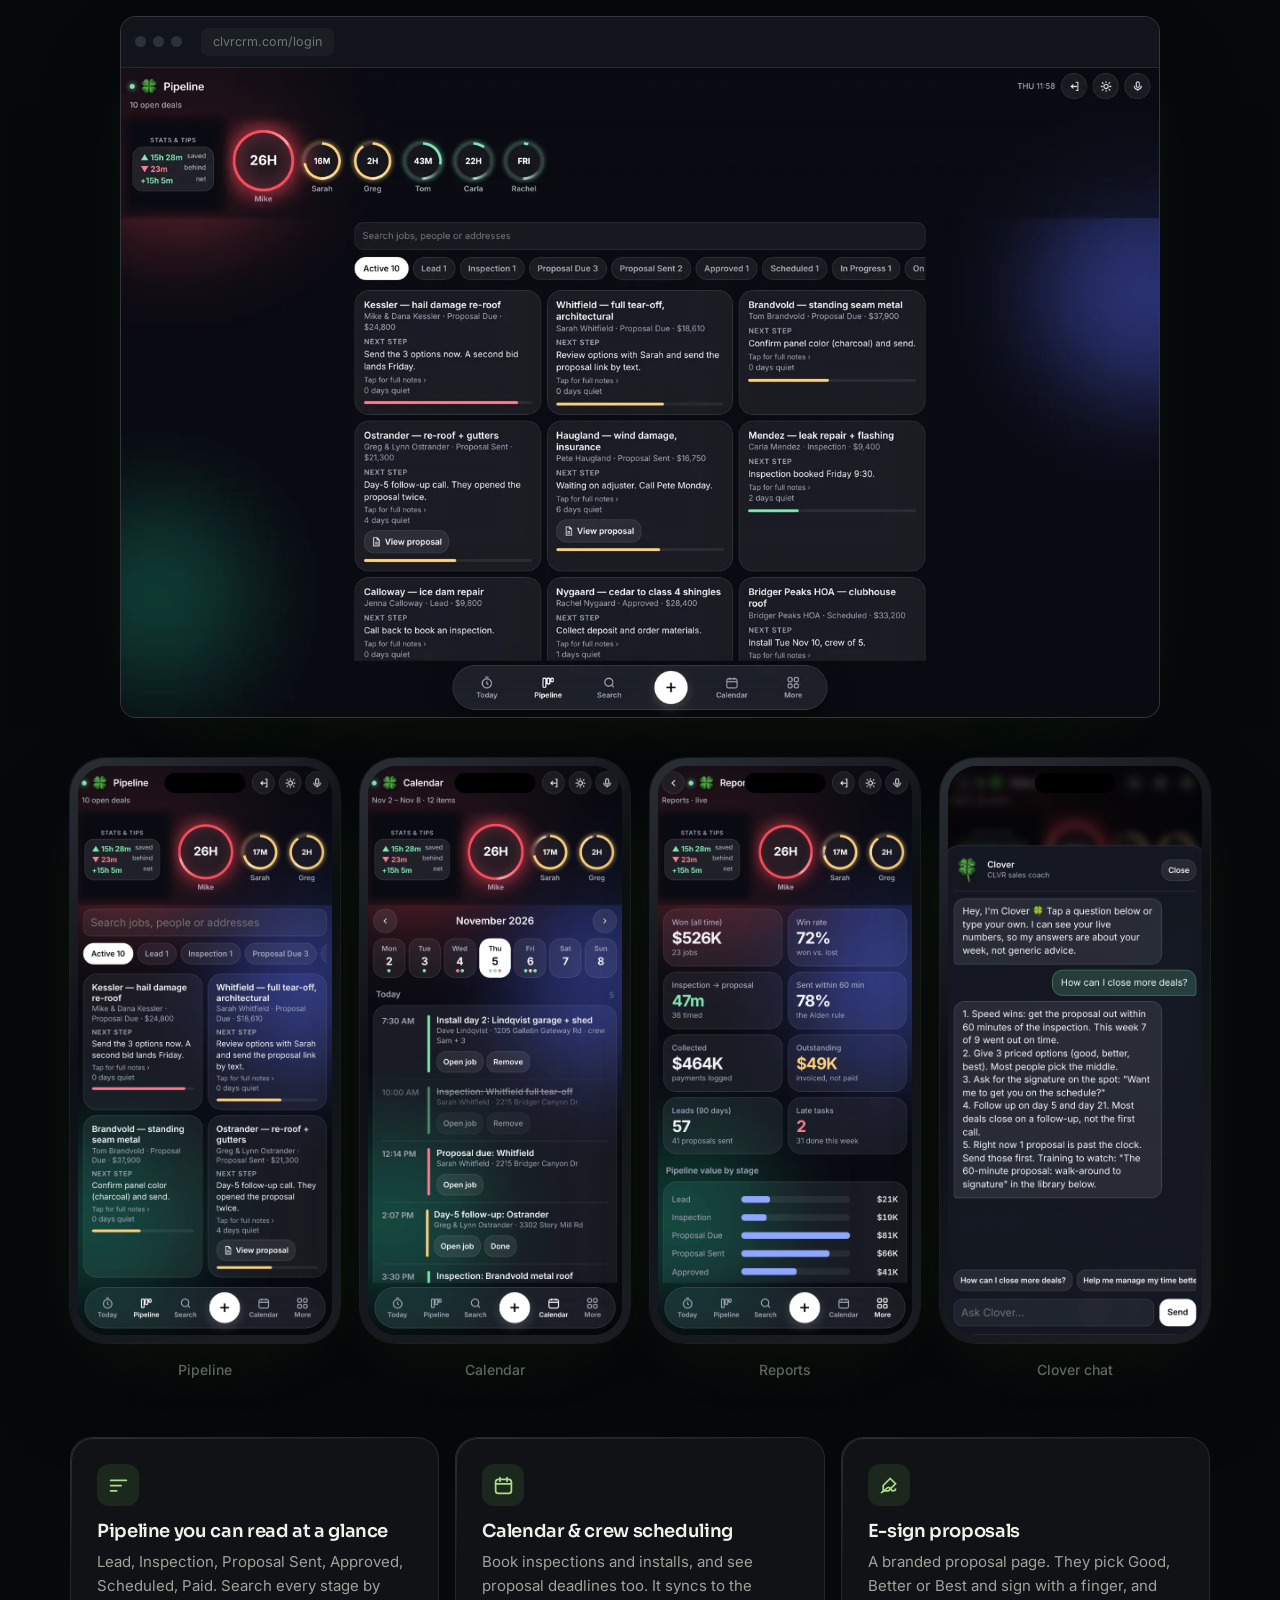
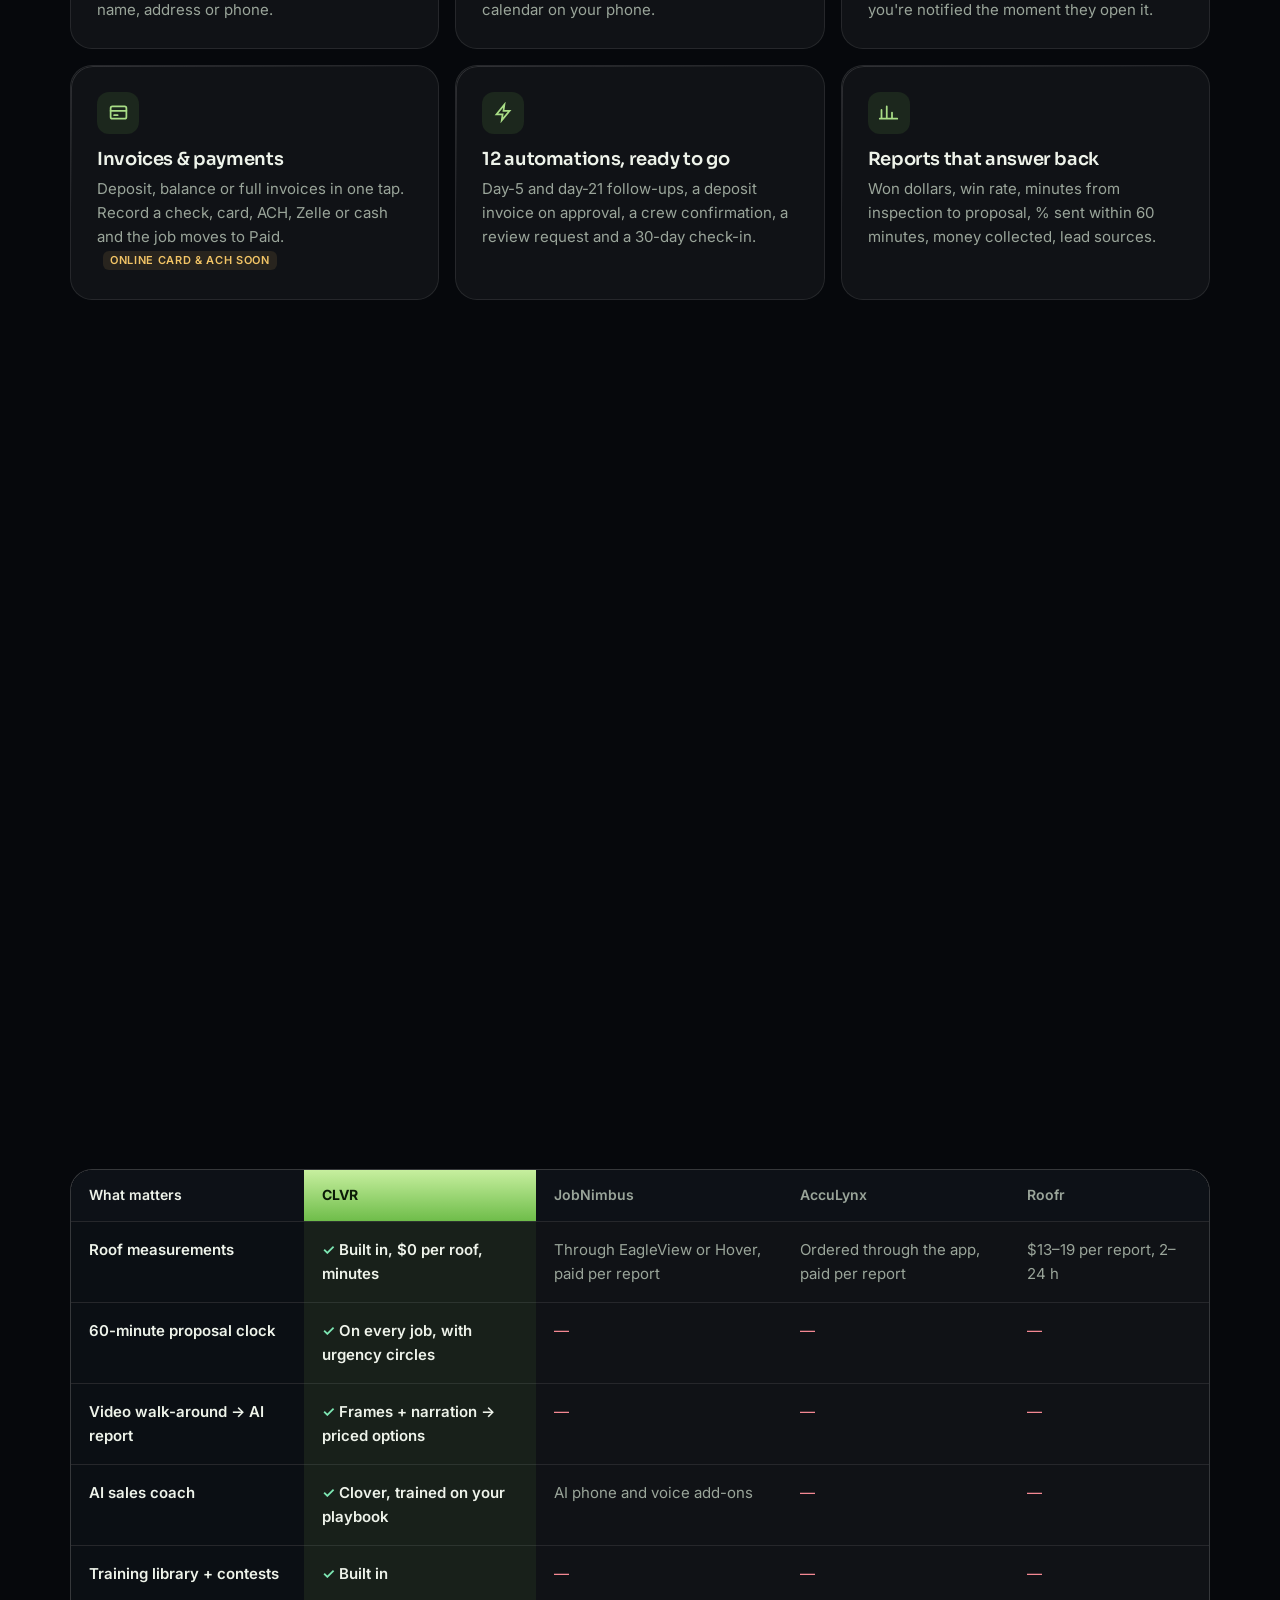
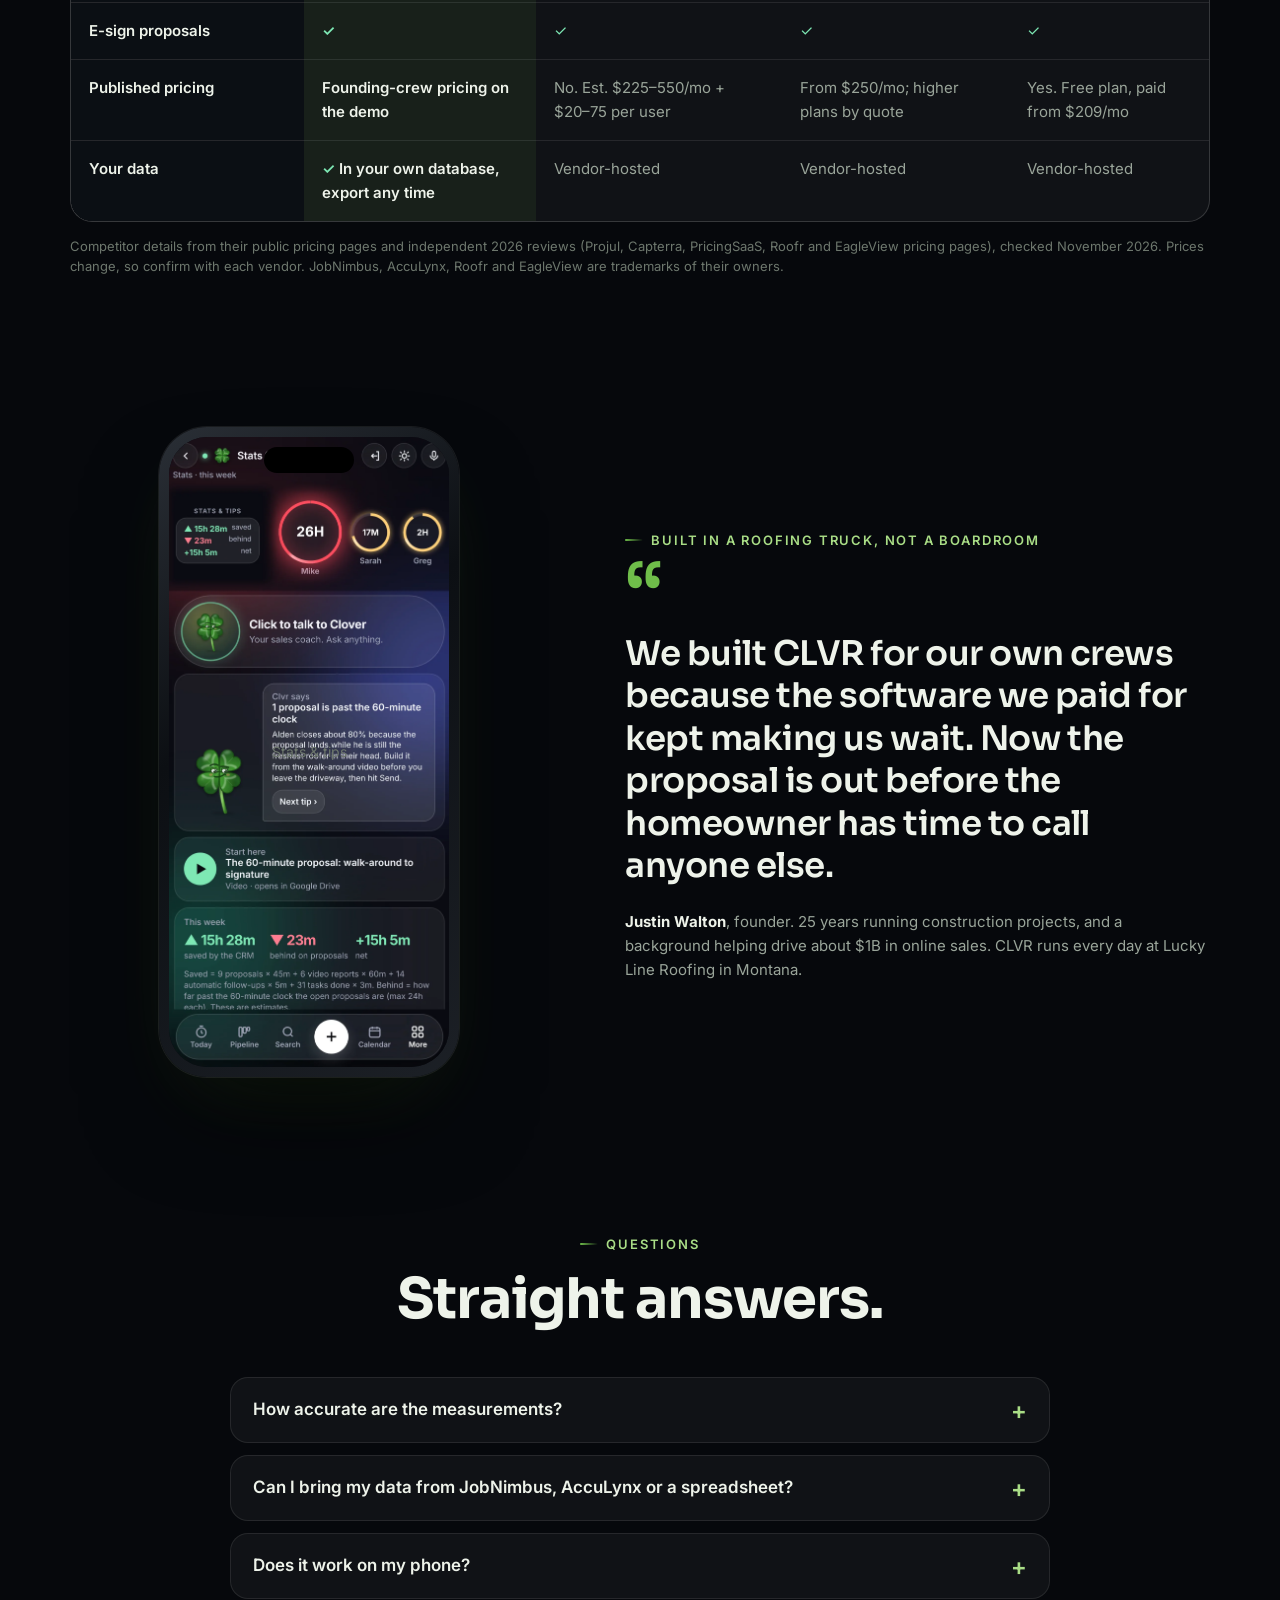
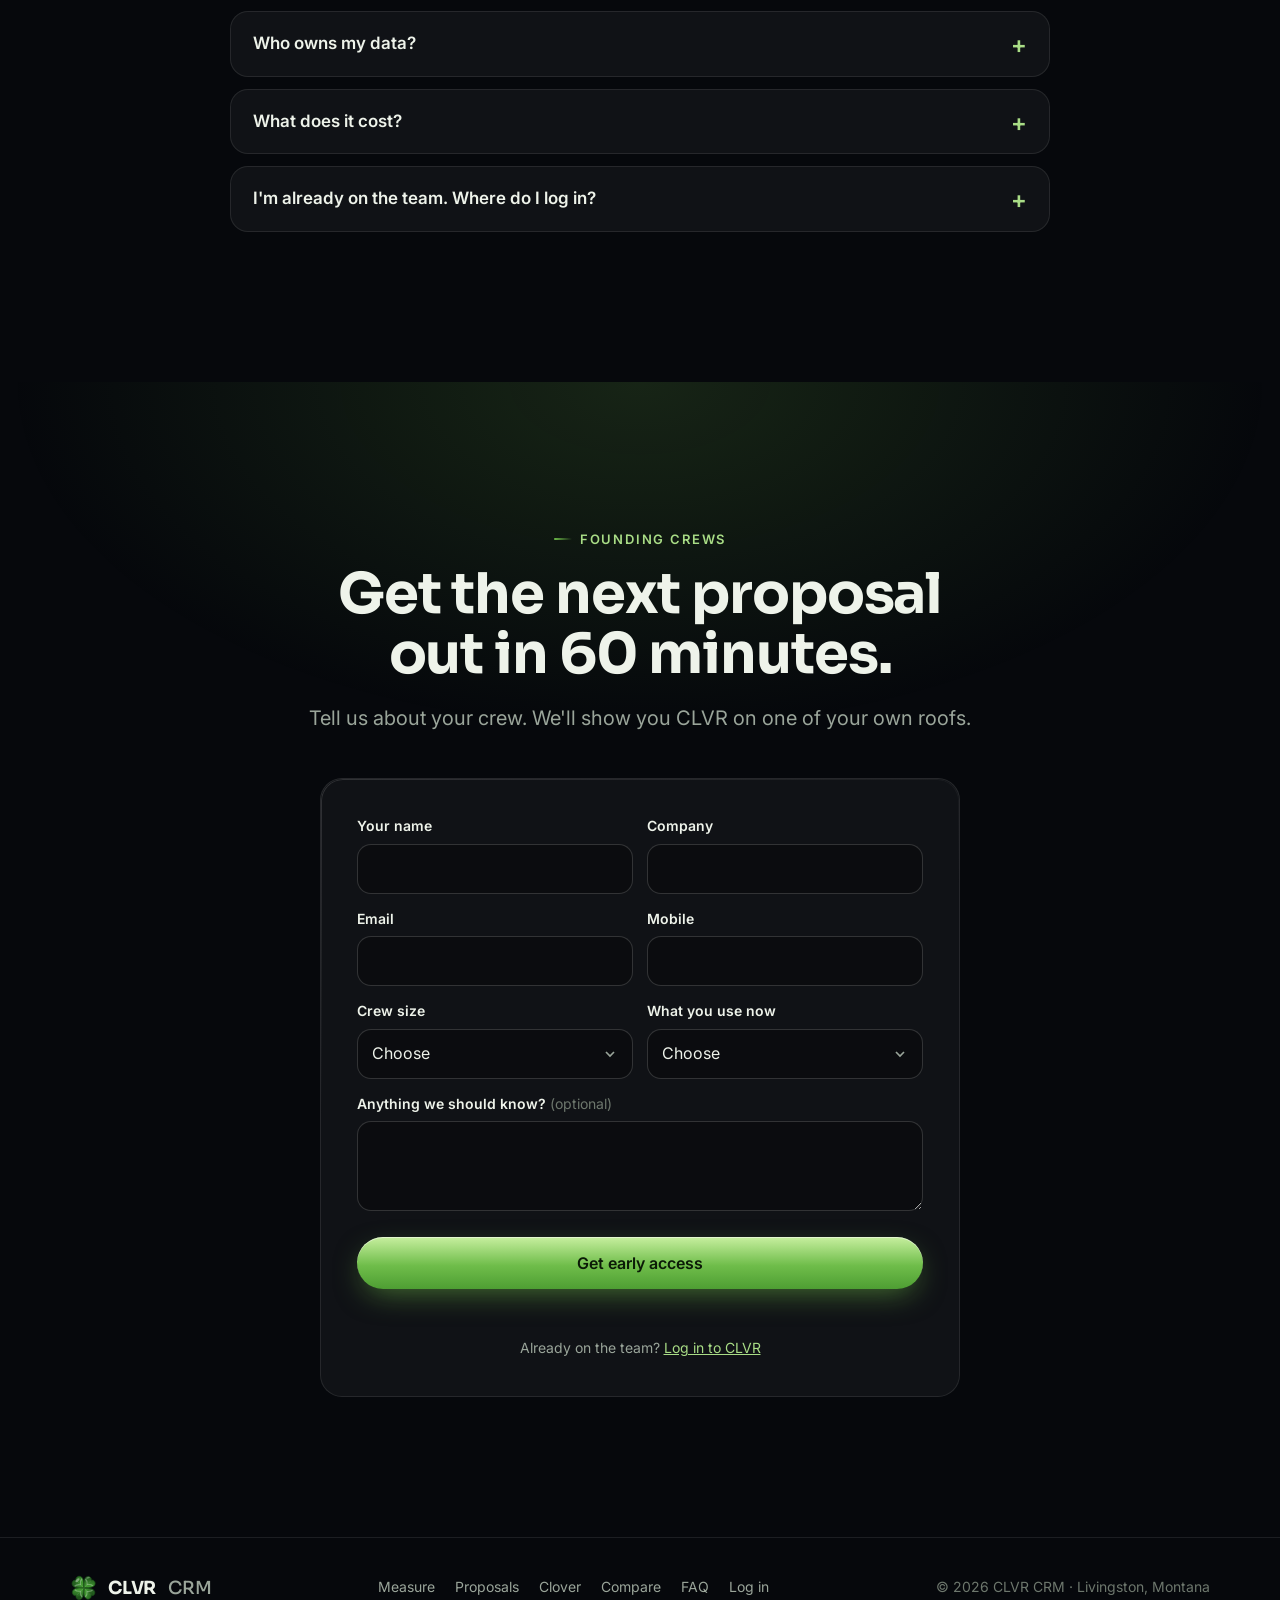
==== commit 7d306f05: "Reel slide 1: friendlier, drop competitor name Co-Authored-By: Claude Opus 5.5 <noreply@anthropic.co" ====
--- a/index.html
+++ b/index.html
@@ -67,14 +67,14 @@
       <div class="reel-top"><span class="reel-k"><span id="reelN">1</span> of 5 &middot; why roofers switch</span>
         <button class="reel-pp" id="reelPP" type="button" aria-label="Pause"><svg viewBox="0 0 24 24" aria-hidden="true"><path class="ps" d="M8 5v14M16 5v14"/><path class="pl" d="M7 5l12 7-12 7z"/></svg></button></div>
       <div class="reel-view" aria-live="off">
-        <div class="slide on"><b class="big">$0</b><div><strong>No EagleView. No wait. No fee.</strong><span>Roof measured in minutes, not hours. Right from the driveway.</span></div></div>
+        <div class="slide on"><b class="big">$0</b><div><strong>Roof measurements: no wait, no fee</strong><span>Measured in minutes, not hours, right from the driveway.</span></div></div>
         <div class="slide"><b class="big" id="heroClock">59:59</b><div><strong>Priced proposal in 60 minutes</strong><span>A clock on every job, so you beat the next roofer there.</span></div></div>
         <div class="slide"><b class="big">1&nbsp;video</b><div><strong>Your walk-around becomes the report</strong><span>Film and talk through the roof. AI builds the priced options.</span></div></div>
         <div class="slide"><b class="big"><img src="img/mark.svg" alt="" width="40" height="40"></b><div><strong>Clover, your AI sales coach</strong><span>Coaching, training and contests from a real closer's playbook.</span></div></div>
         <div class="slide"><b class="big">1&nbsp;app</b><div><strong>Lead to signed to paid</strong><span>Follow-ups, e-sign and payments in one place. Your data stays yours.</span></div></div>
       </div>
       <div class="segs">
-        <button type="button" class="run" aria-label="1: No EagleView, no wait, no fee" aria-current="true"><i></i></button>
+        <button type="button" class="run" aria-label="1: Roof measurements with no wait, no fee" aria-current="true"><i></i></button>
         <button type="button" aria-label="2: 60-minute proposals"><i></i></button>
         <button type="button" aria-label="3: Video walk-around report"><i></i></button>
         <button type="button" aria-label="4: AI sales coach"><i></i></button>
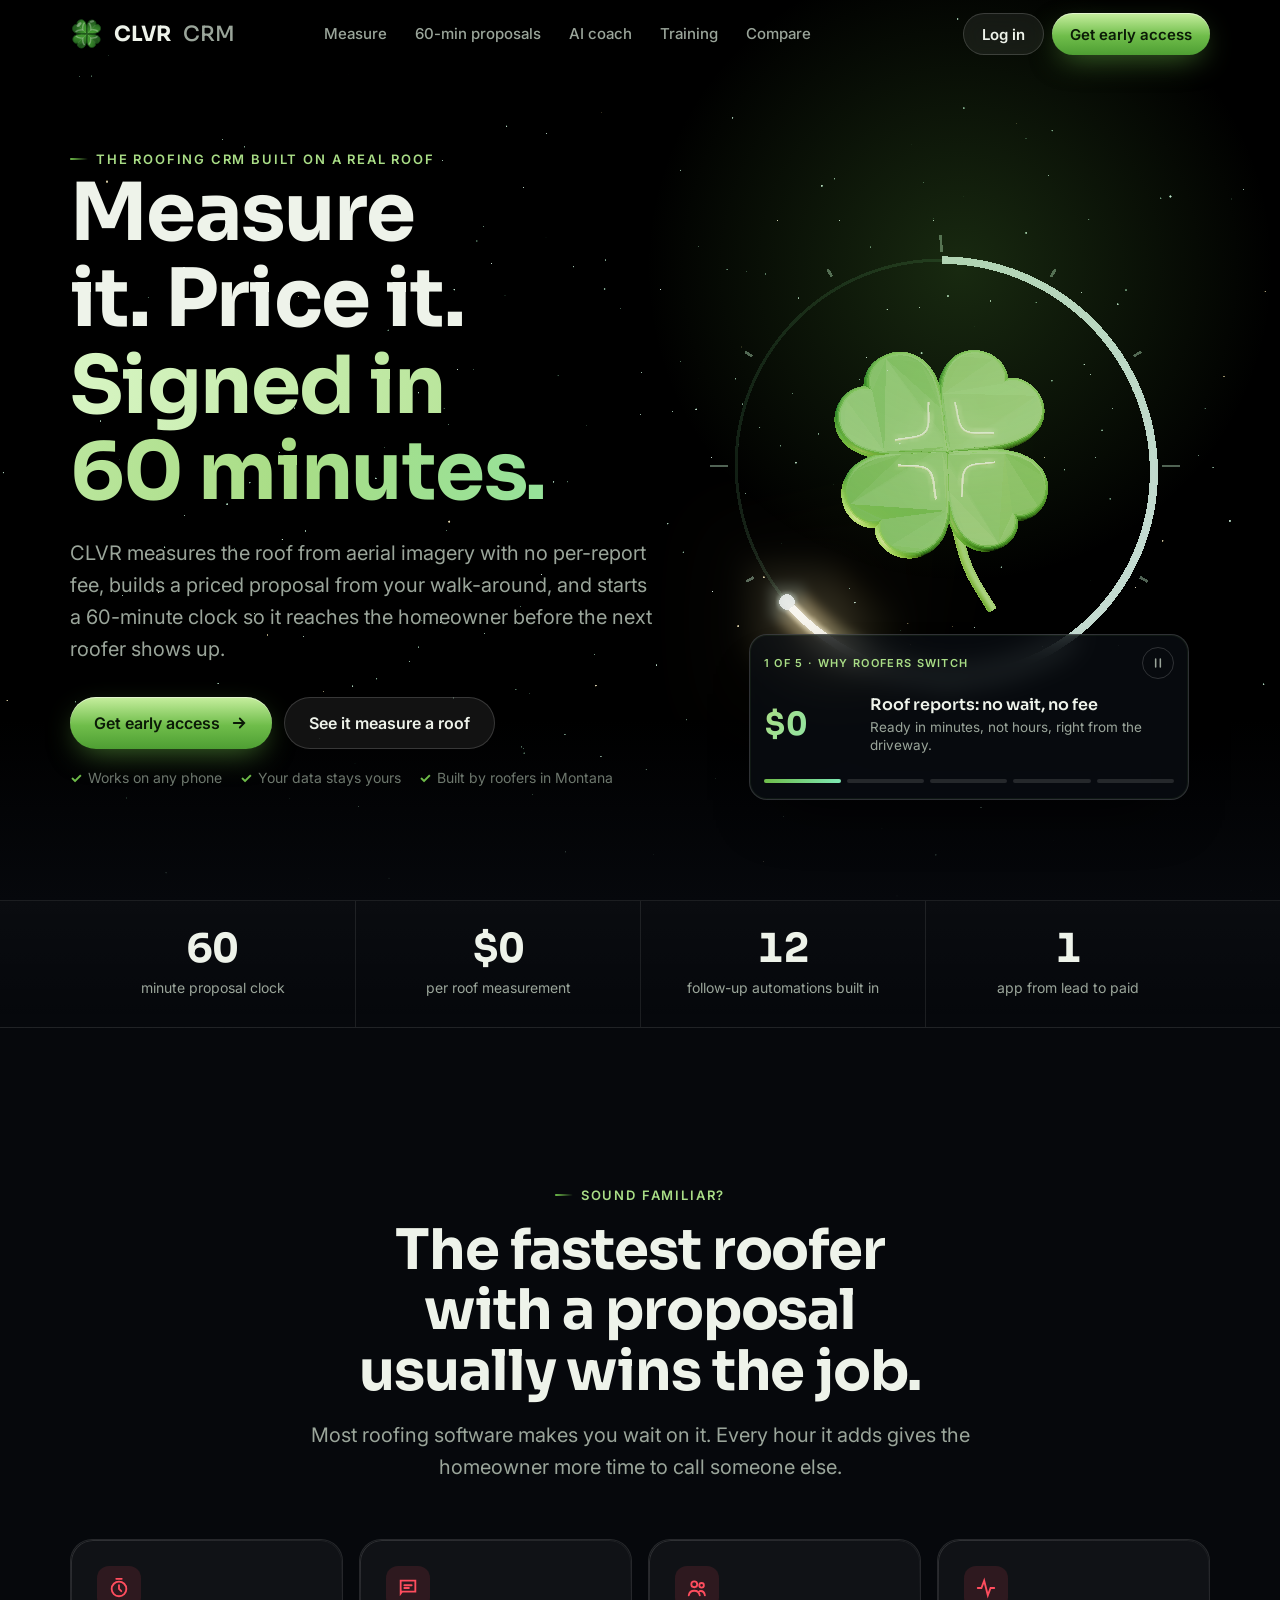
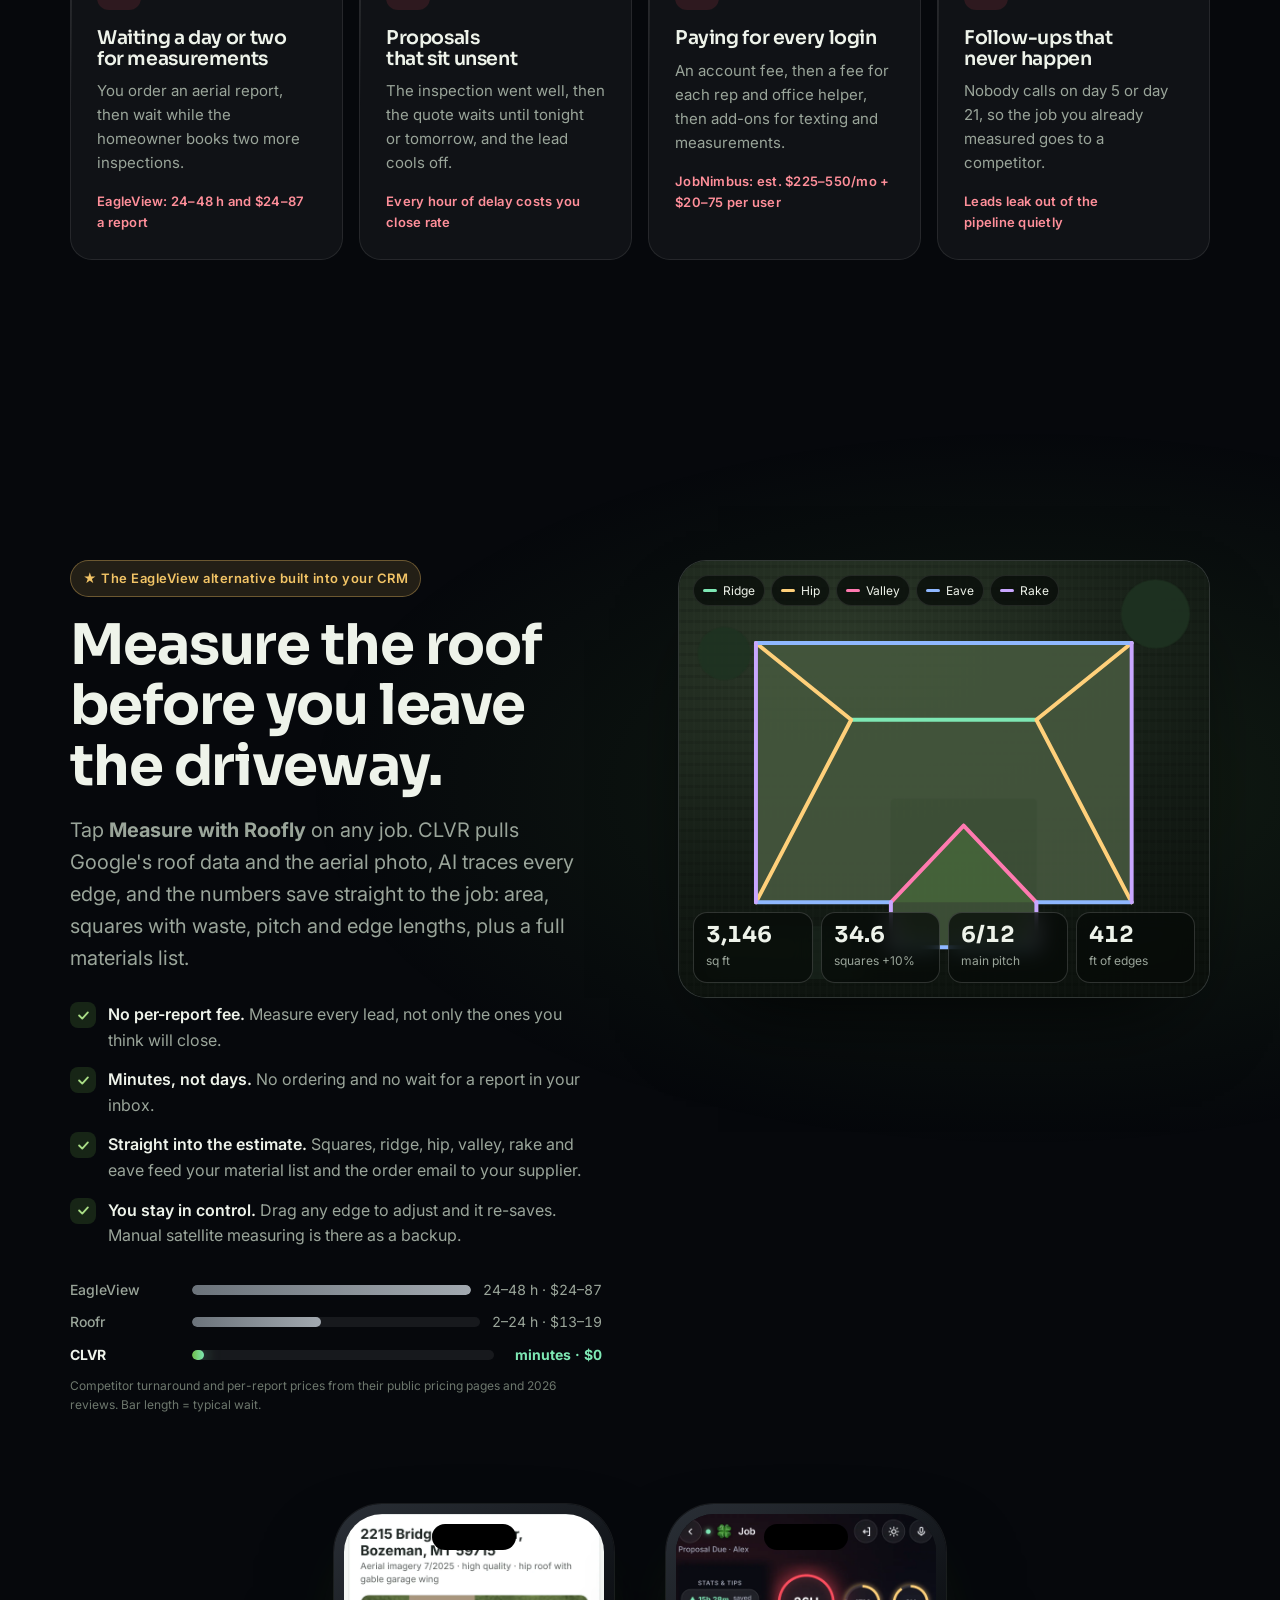
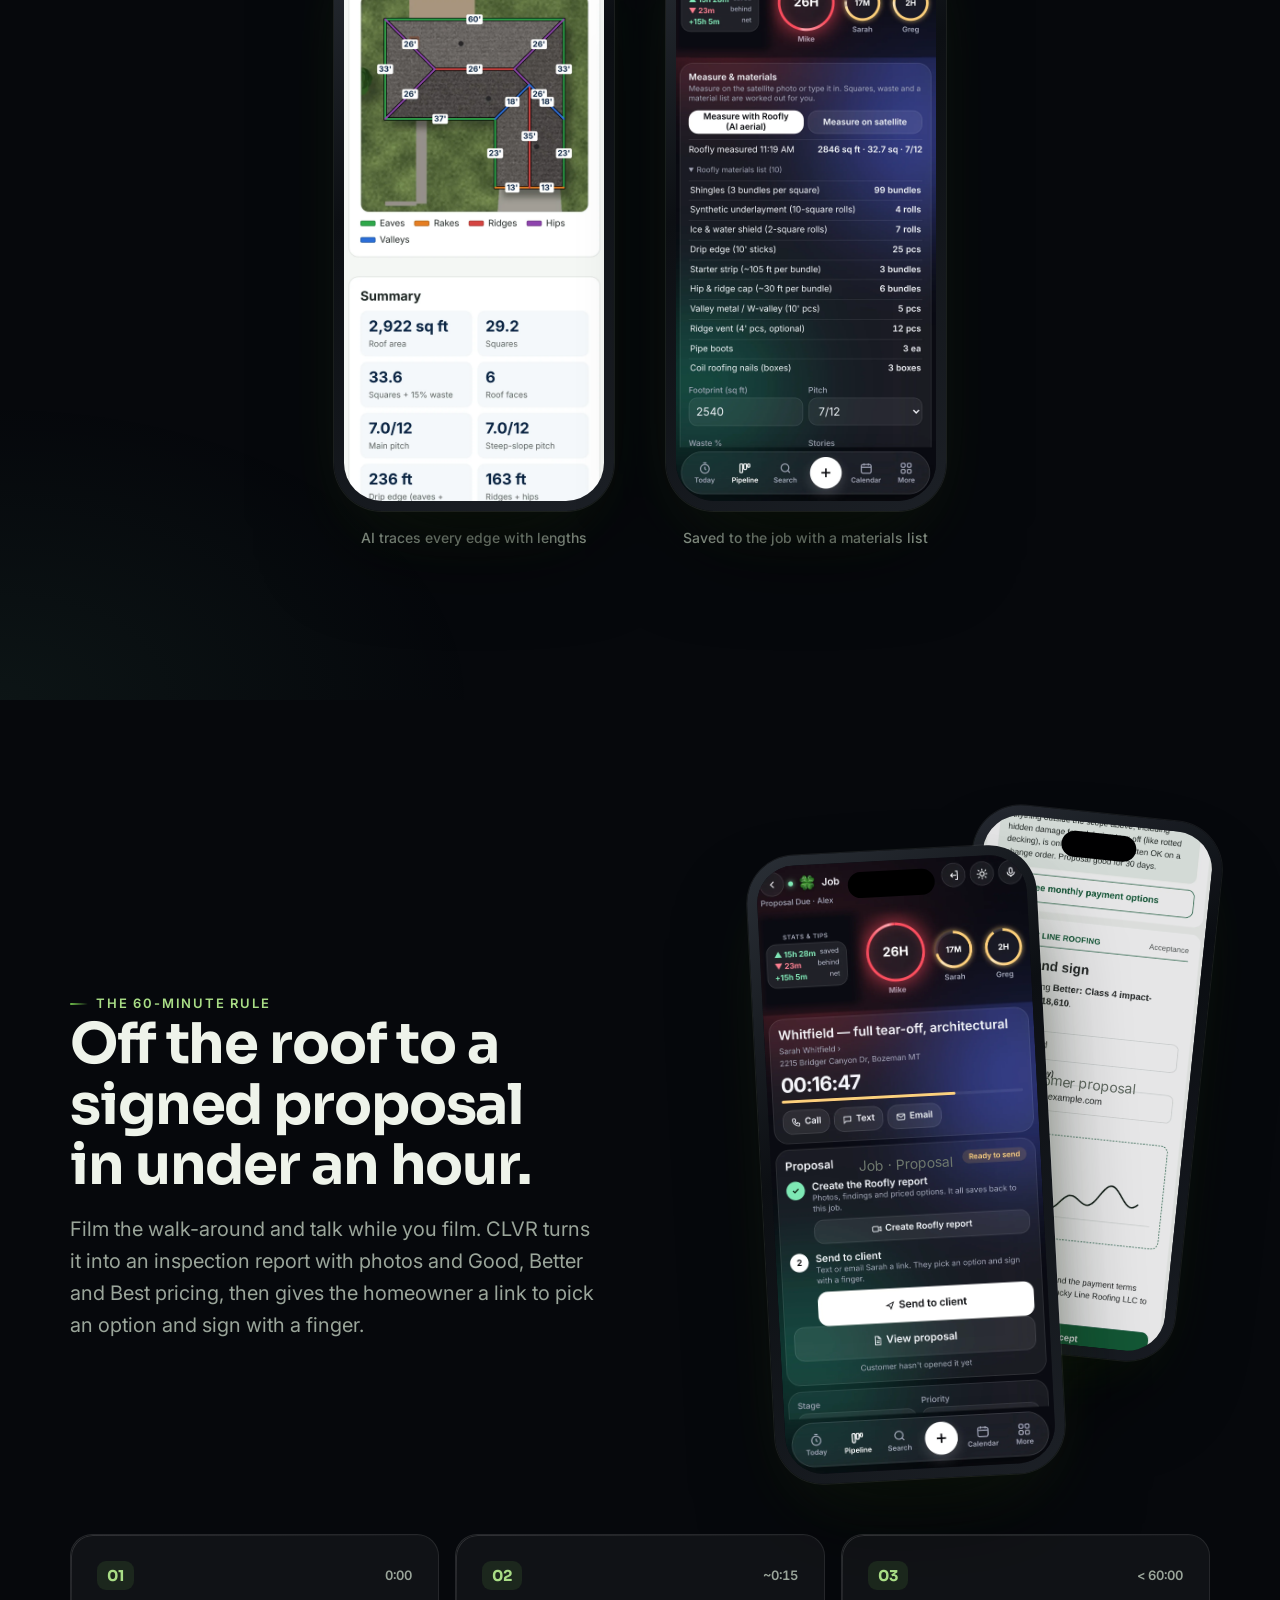
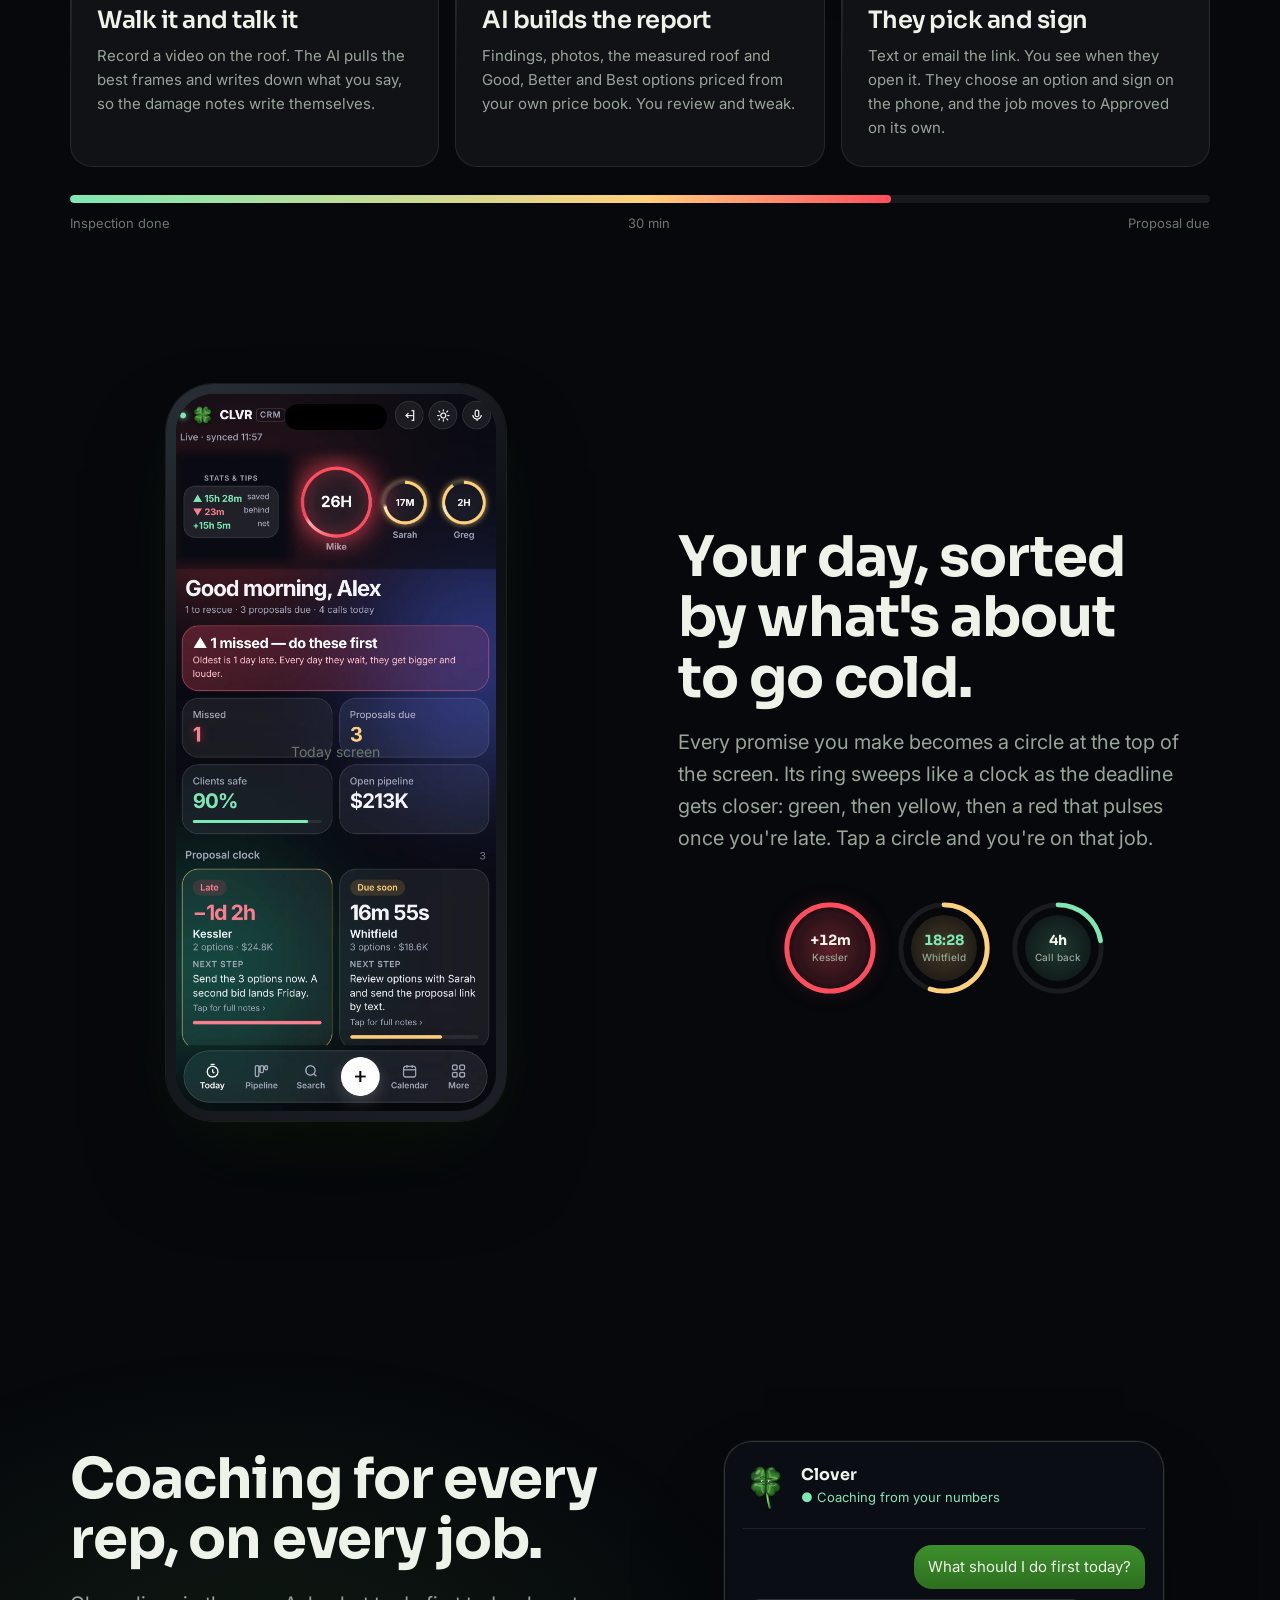
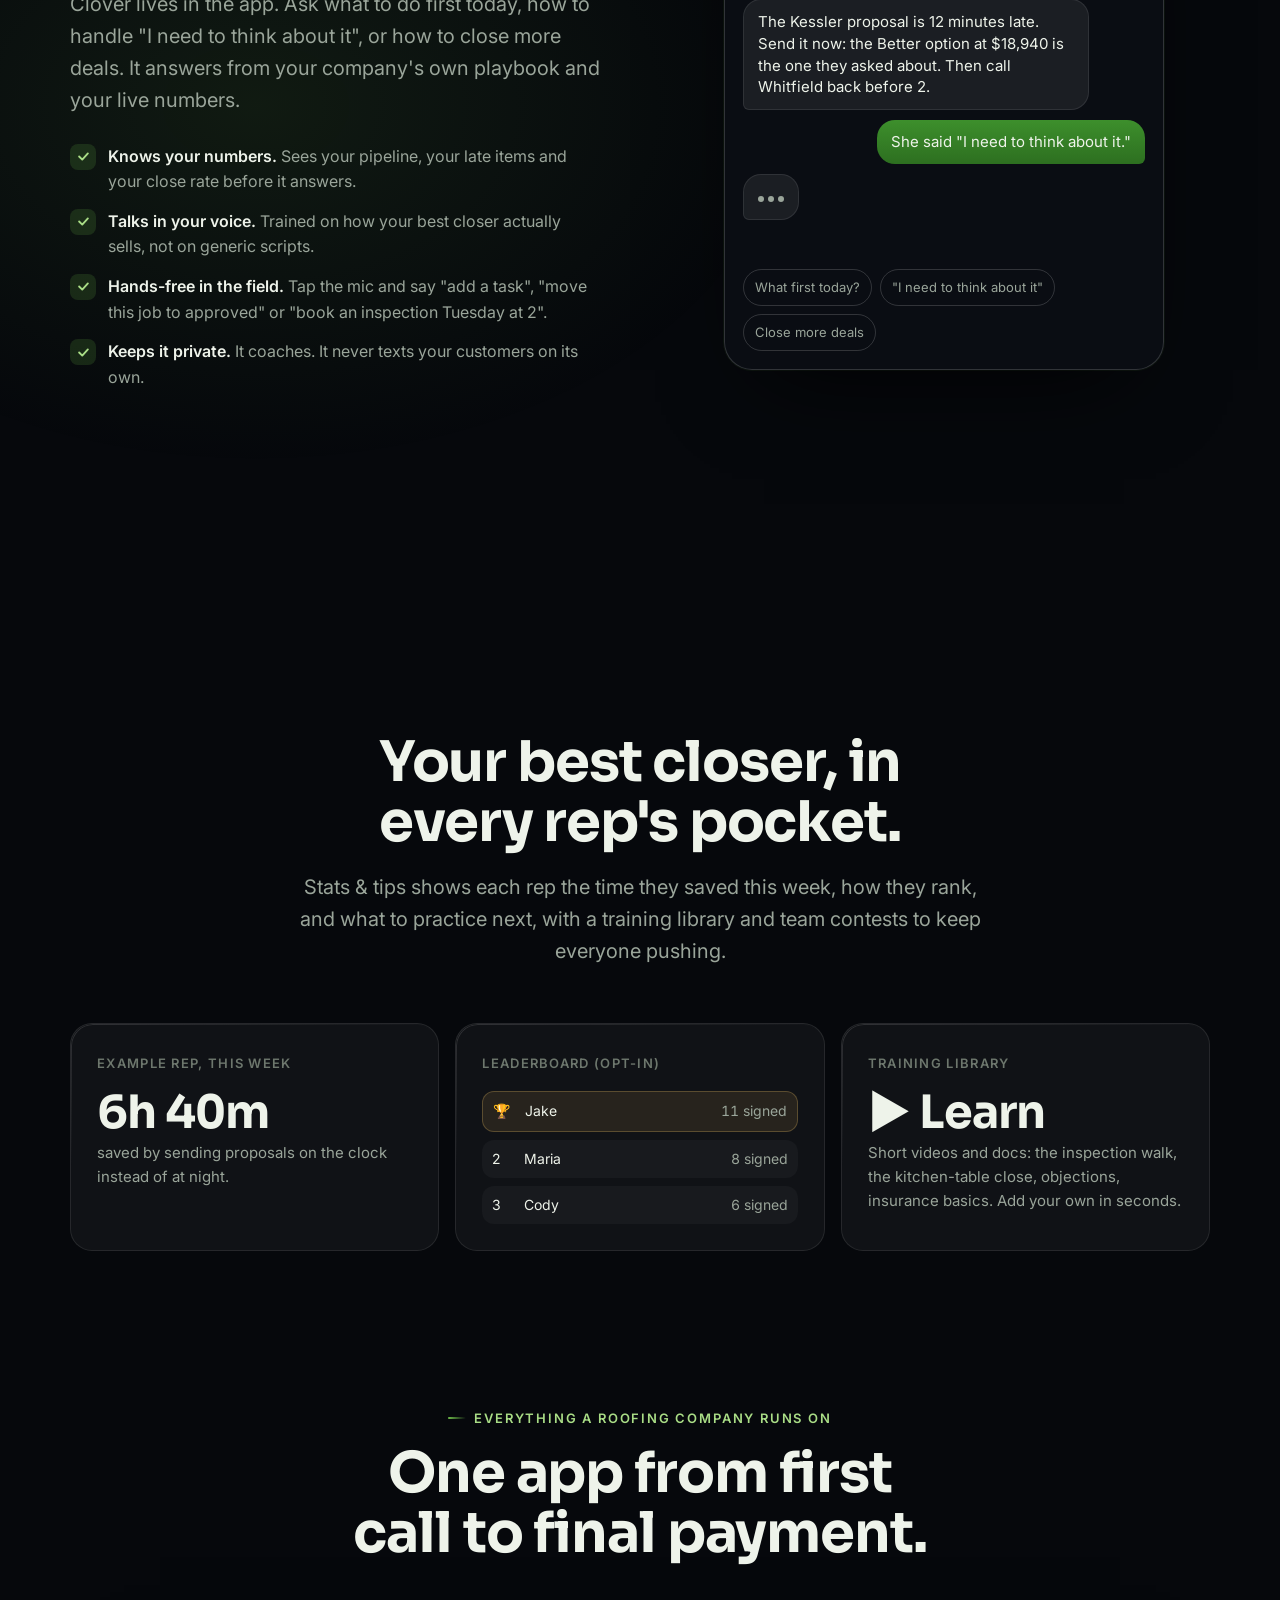
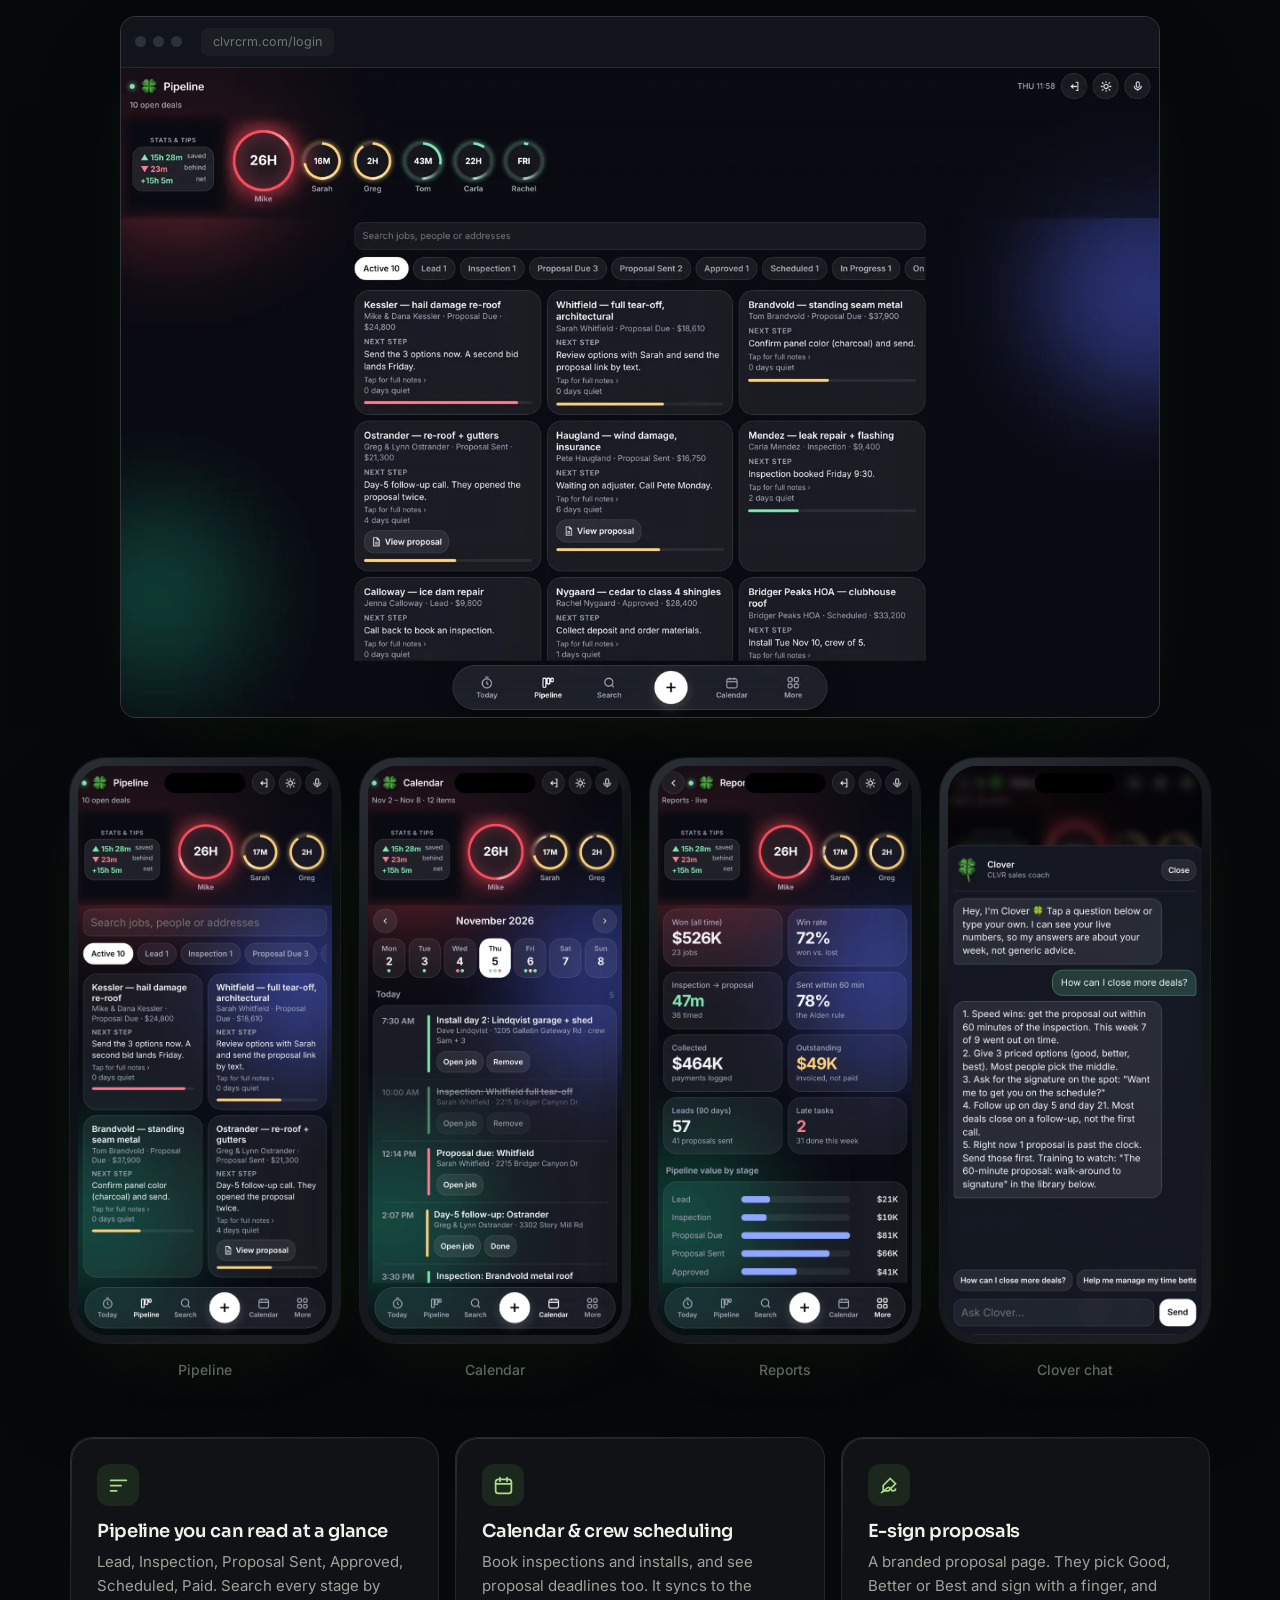
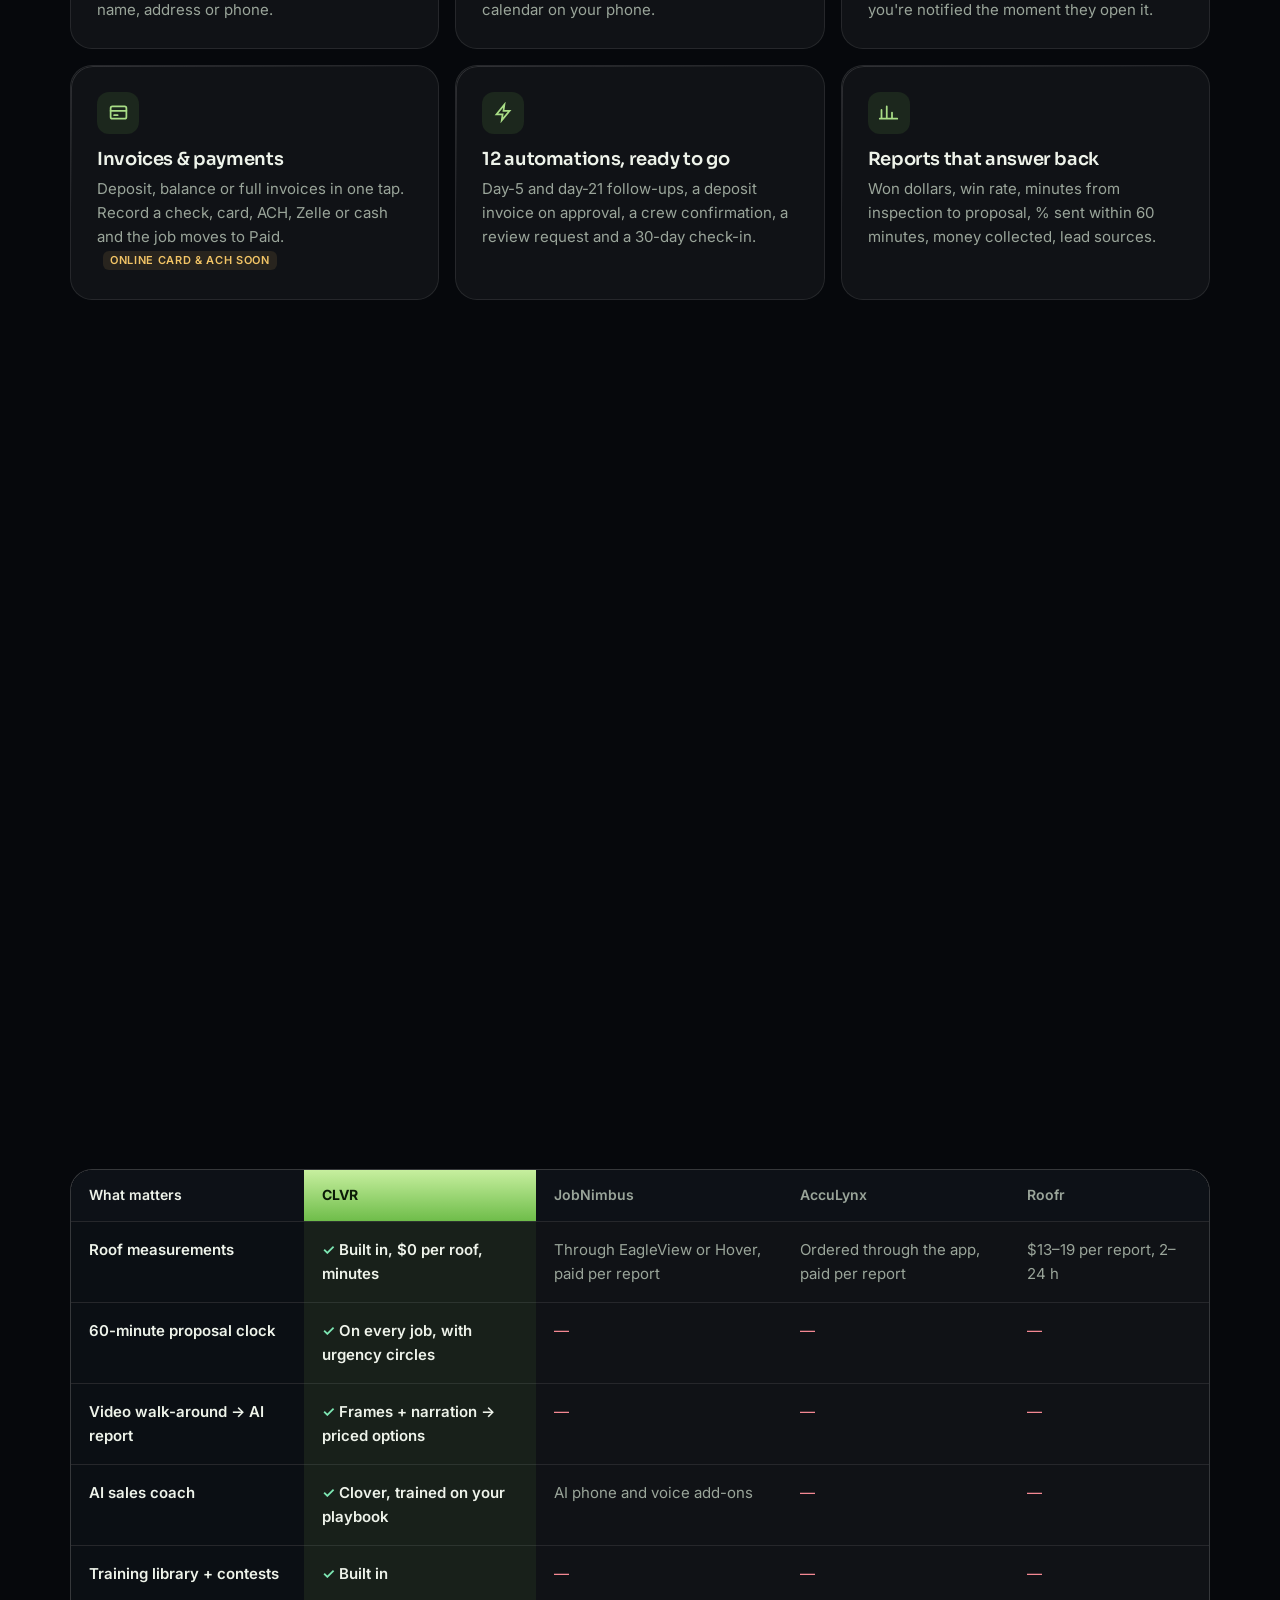
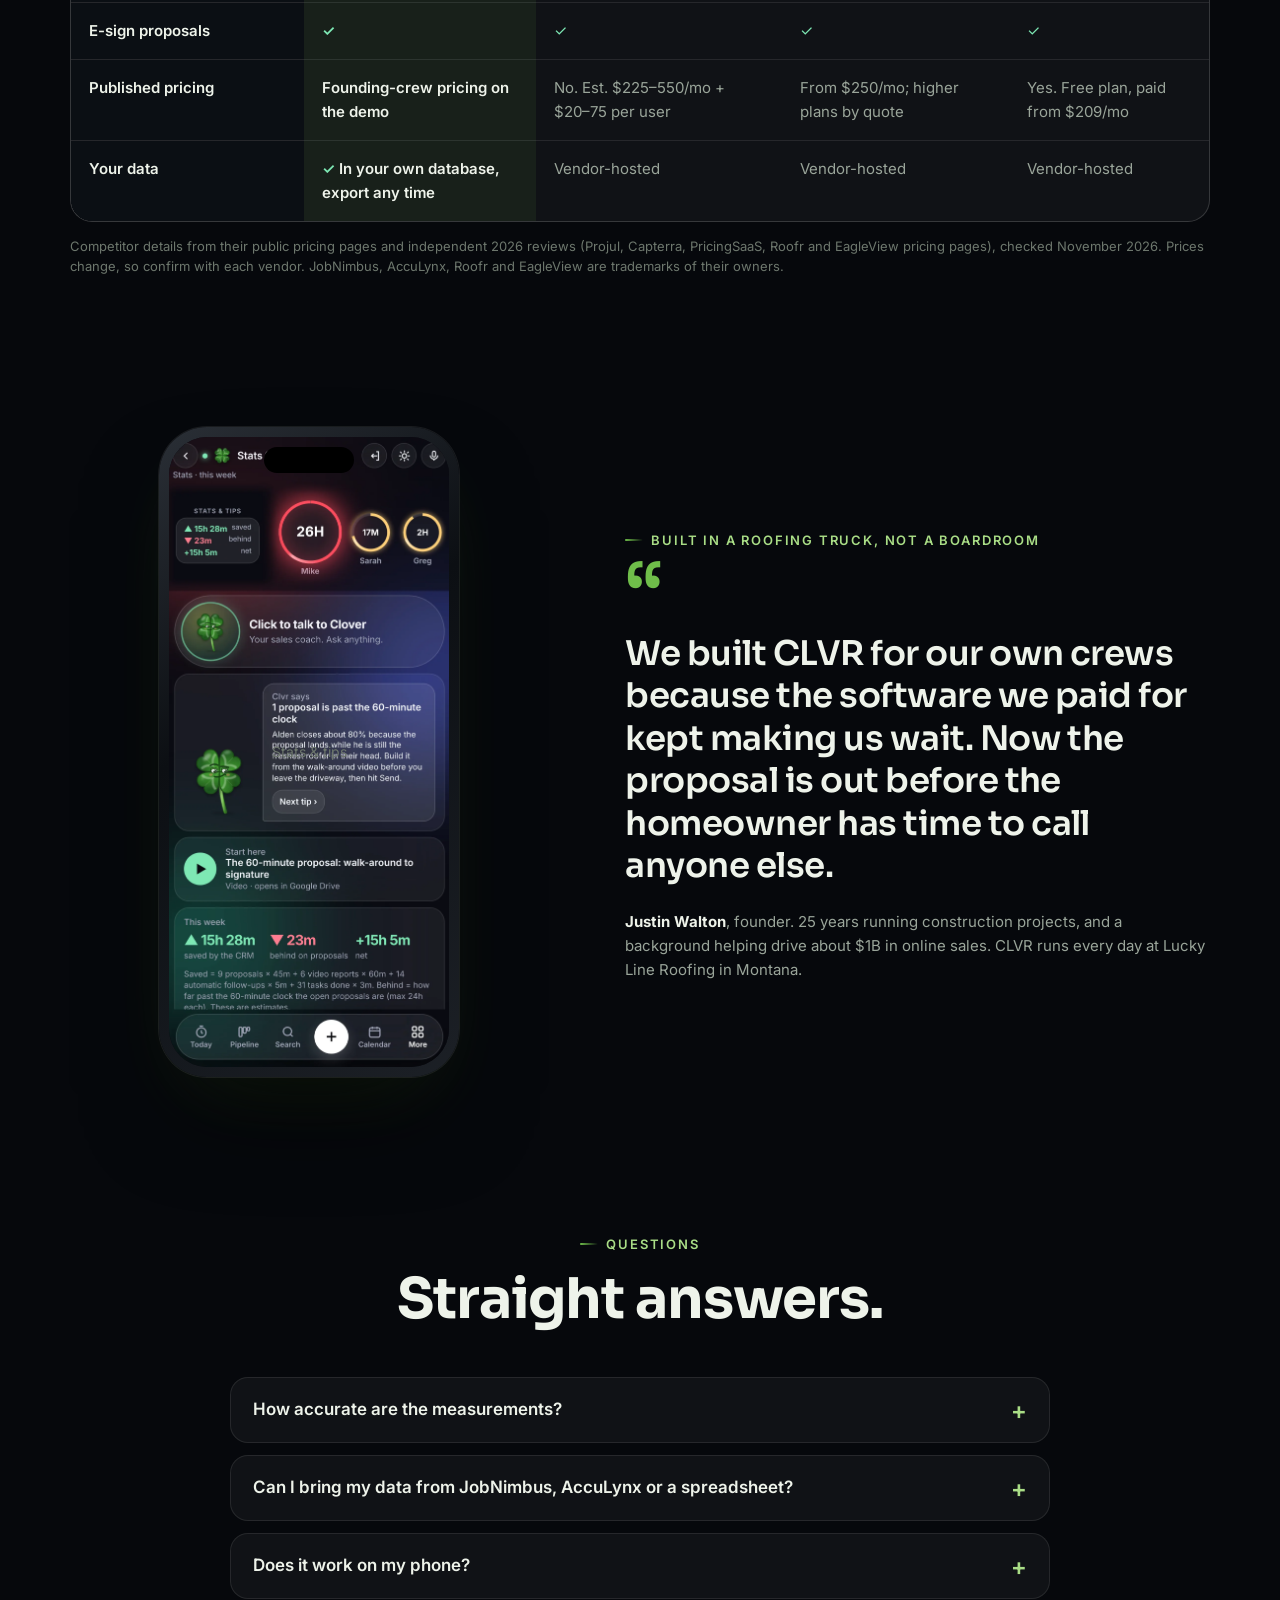
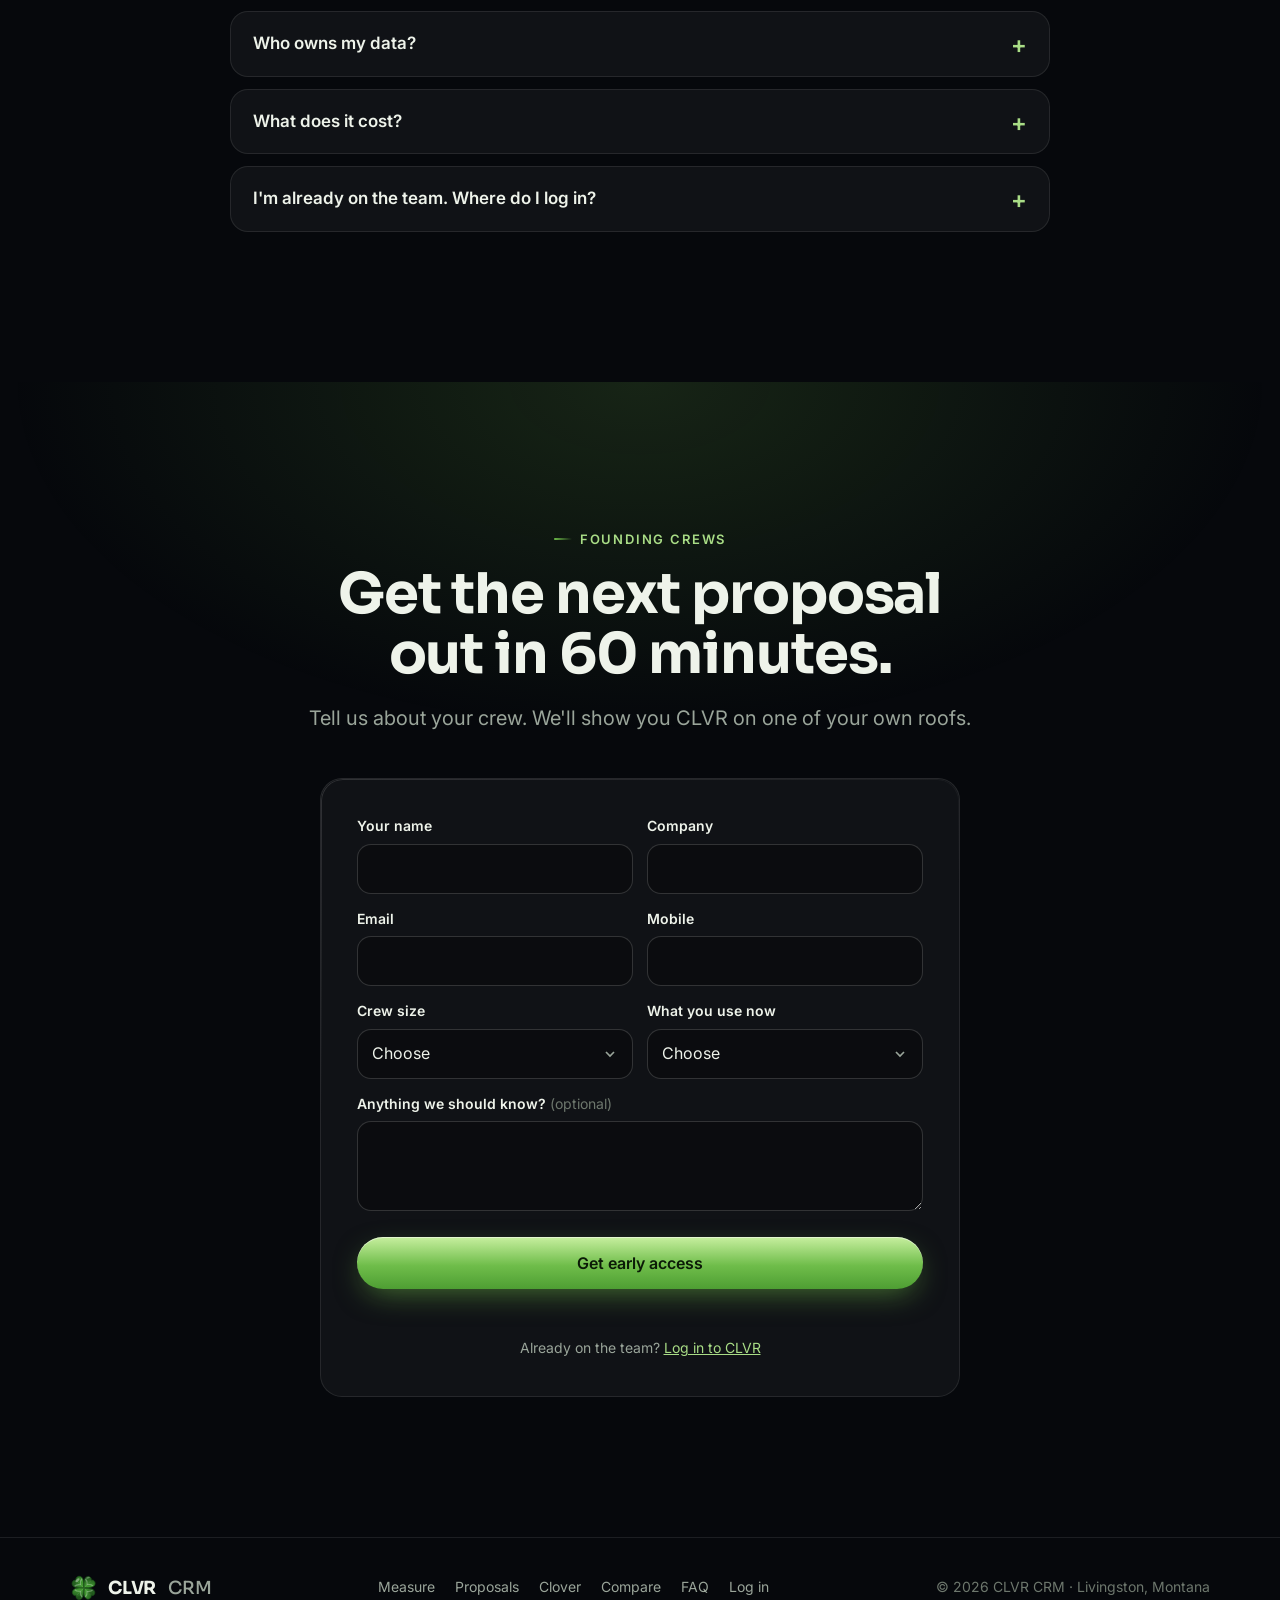
==== commit 43bb66e2: "Reel slide 1: roof reports wording Co-Authored-By: Claude Opus 5.5 <noreply@anthropic.com> Claude-Se" ====
--- a/index.html
+++ b/index.html
@@ -67,14 +67,14 @@
       <div class="reel-top"><span class="reel-k"><span id="reelN">1</span> of 5 &middot; why roofers switch</span>
         <button class="reel-pp" id="reelPP" type="button" aria-label="Pause"><svg viewBox="0 0 24 24" aria-hidden="true"><path class="ps" d="M8 5v14M16 5v14"/><path class="pl" d="M7 5l12 7-12 7z"/></svg></button></div>
       <div class="reel-view" aria-live="off">
-        <div class="slide on"><b class="big">$0</b><div><strong>Roof measurements: no wait, no fee</strong><span>Measured in minutes, not hours, right from the driveway.</span></div></div>
+        <div class="slide on"><b class="big">$0</b><div><strong>Roof reports: no wait, no fee</strong><span>Ready in minutes, not hours, right from the driveway.</span></div></div>
         <div class="slide"><b class="big" id="heroClock">59:59</b><div><strong>Priced proposal in 60 minutes</strong><span>A clock on every job, so you beat the next roofer there.</span></div></div>
         <div class="slide"><b class="big">1&nbsp;video</b><div><strong>Your walk-around becomes the report</strong><span>Film and talk through the roof. AI builds the priced options.</span></div></div>
         <div class="slide"><b class="big"><img src="img/mark.svg" alt="" width="40" height="40"></b><div><strong>Clover, your AI sales coach</strong><span>Coaching, training and contests from a real closer's playbook.</span></div></div>
         <div class="slide"><b class="big">1&nbsp;app</b><div><strong>Lead to signed to paid</strong><span>Follow-ups, e-sign and payments in one place. Your data stays yours.</span></div></div>
       </div>
       <div class="segs">
-        <button type="button" class="run" aria-label="1: Roof measurements with no wait, no fee" aria-current="true"><i></i></button>
+        <button type="button" class="run" aria-label="1: Roof reports with no wait, no fee" aria-current="true"><i></i></button>
         <button type="button" aria-label="2: 60-minute proposals"><i></i></button>
         <button type="button" aria-label="3: Video walk-around report"><i></i></button>
         <button type="button" aria-label="4: AI sales coach"><i></i></button>
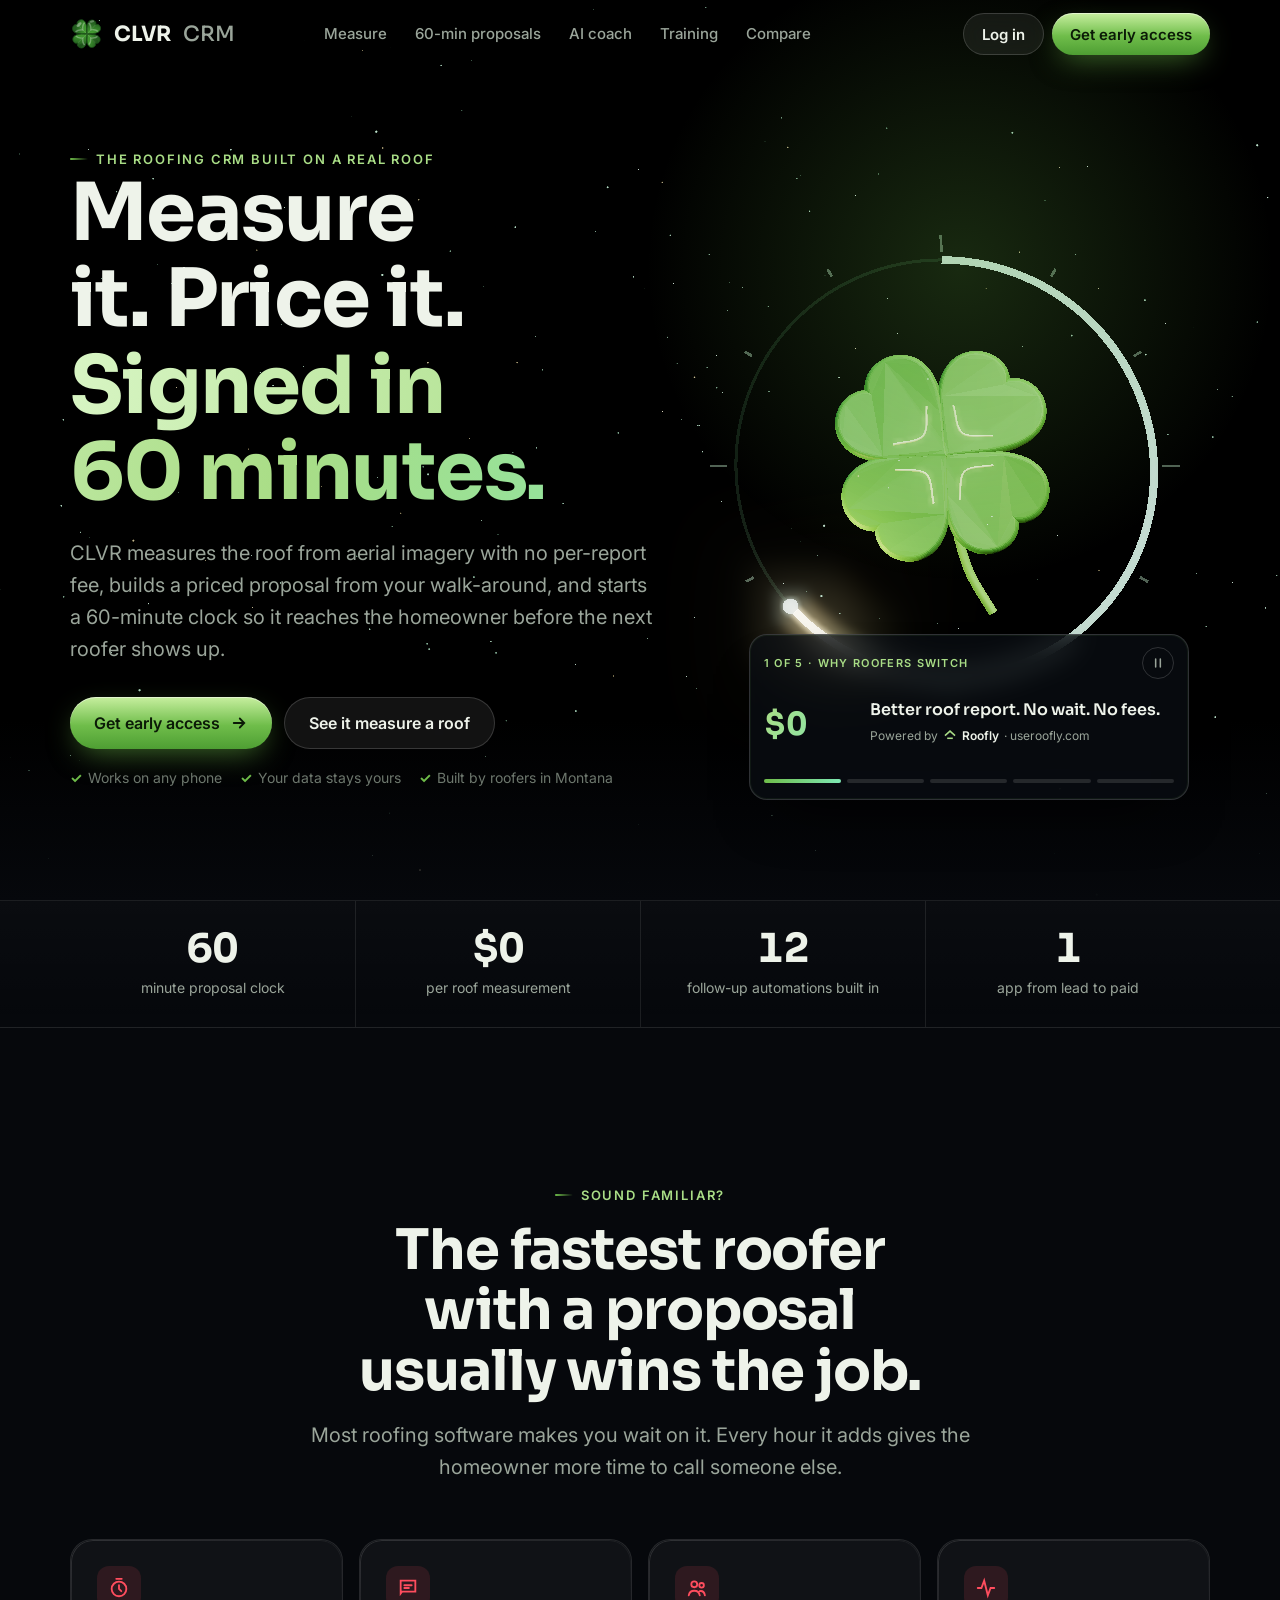
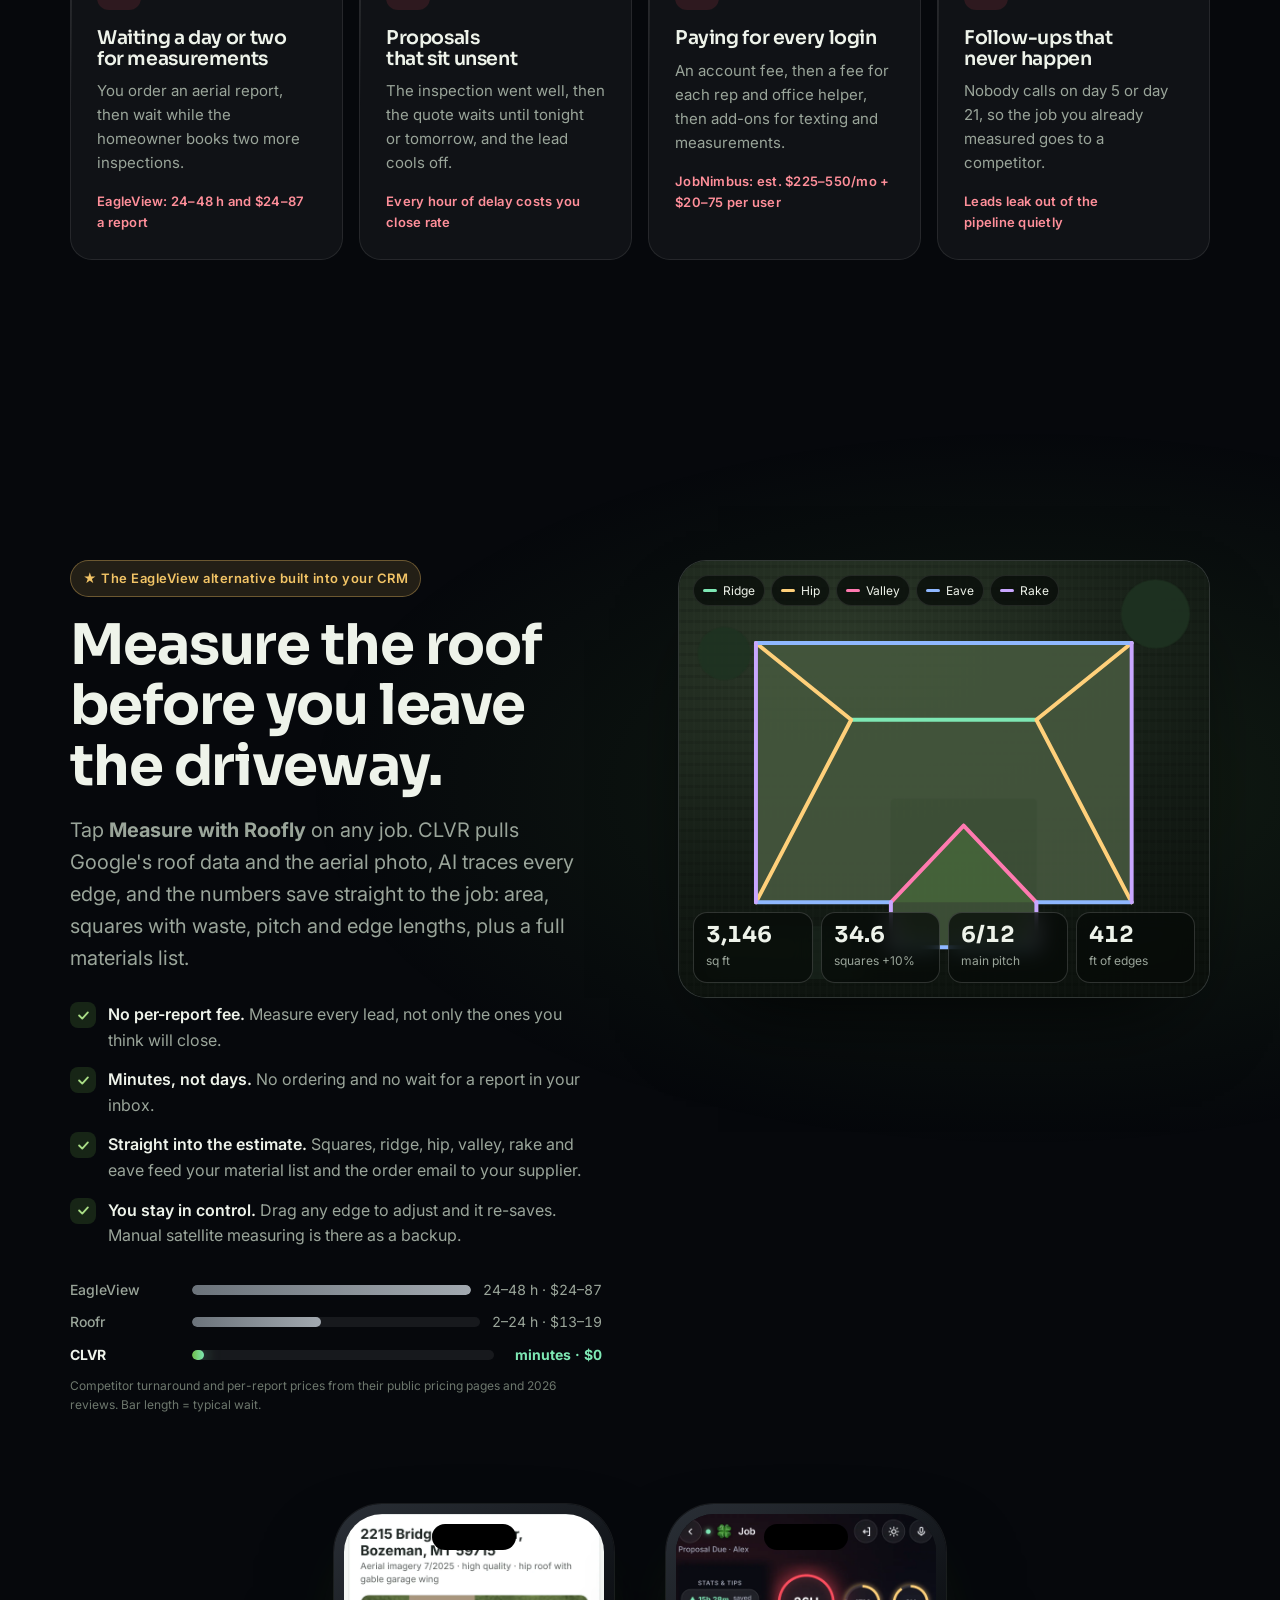
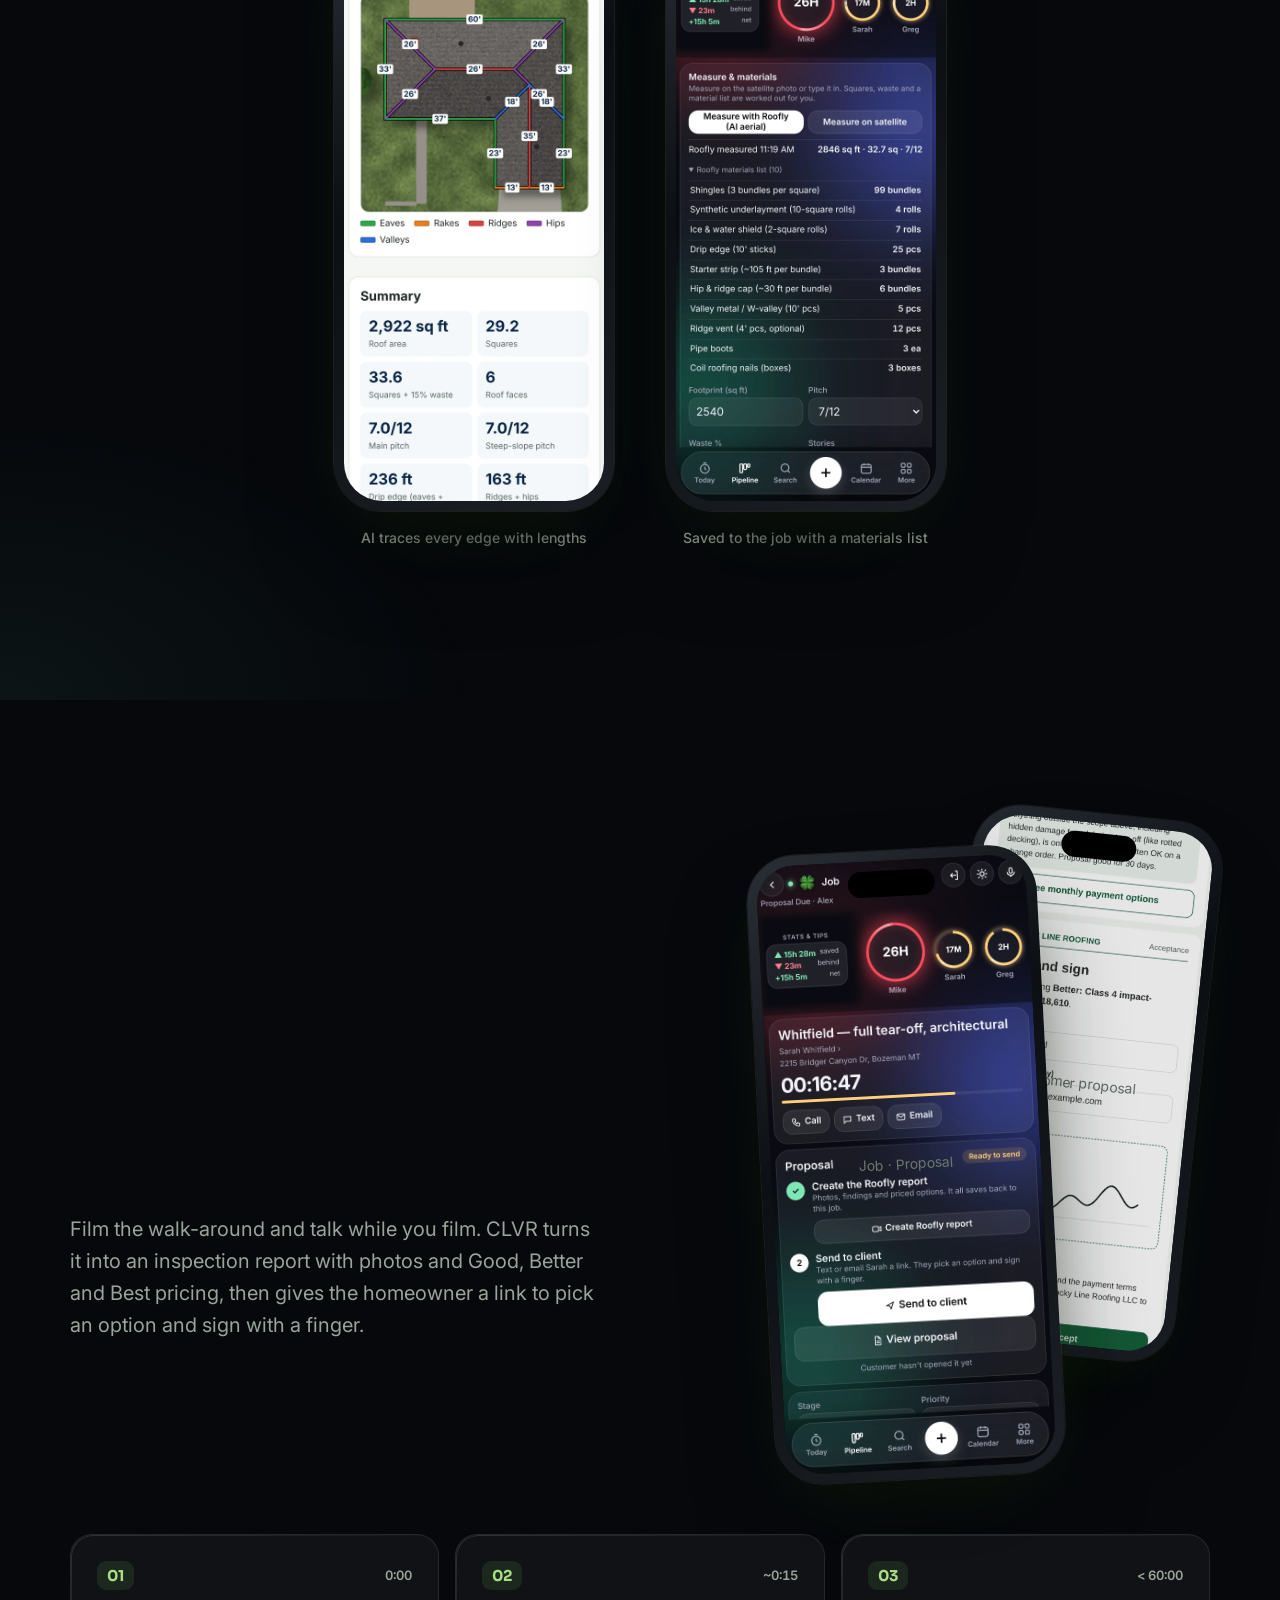
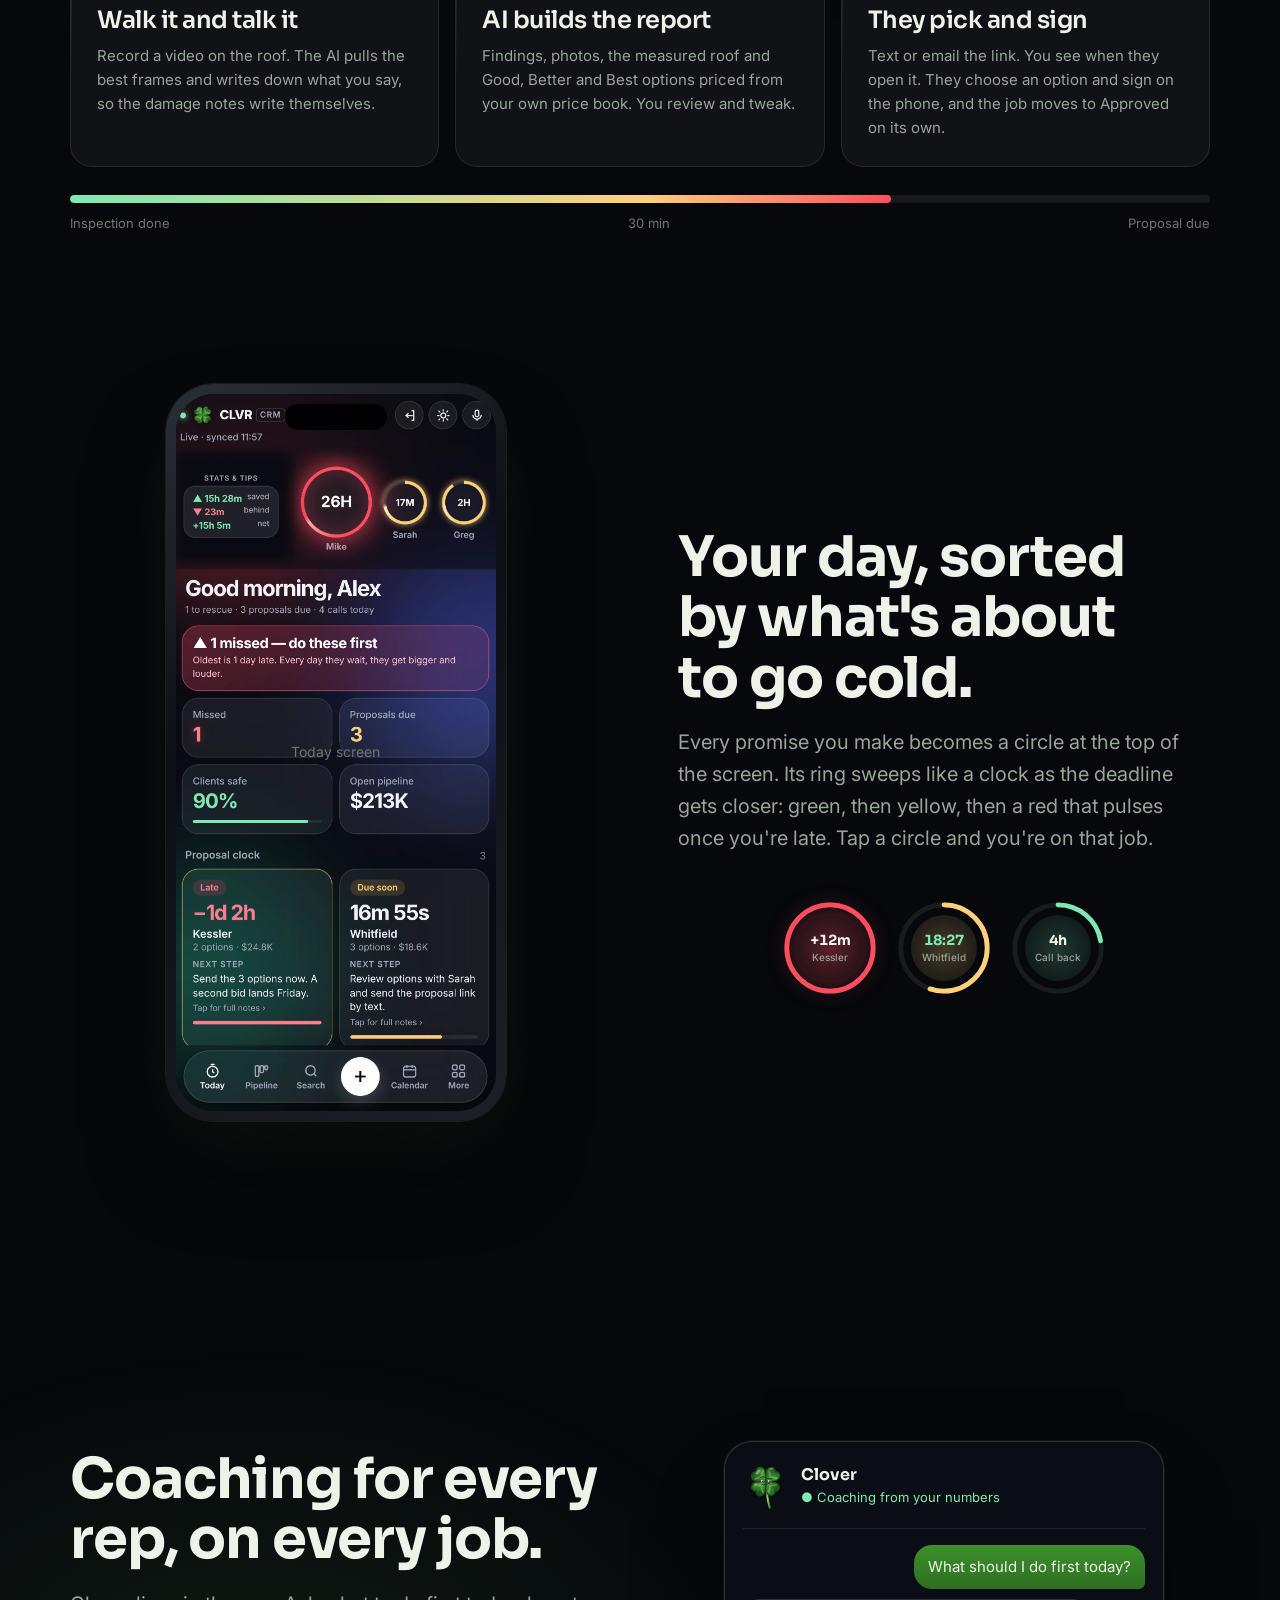
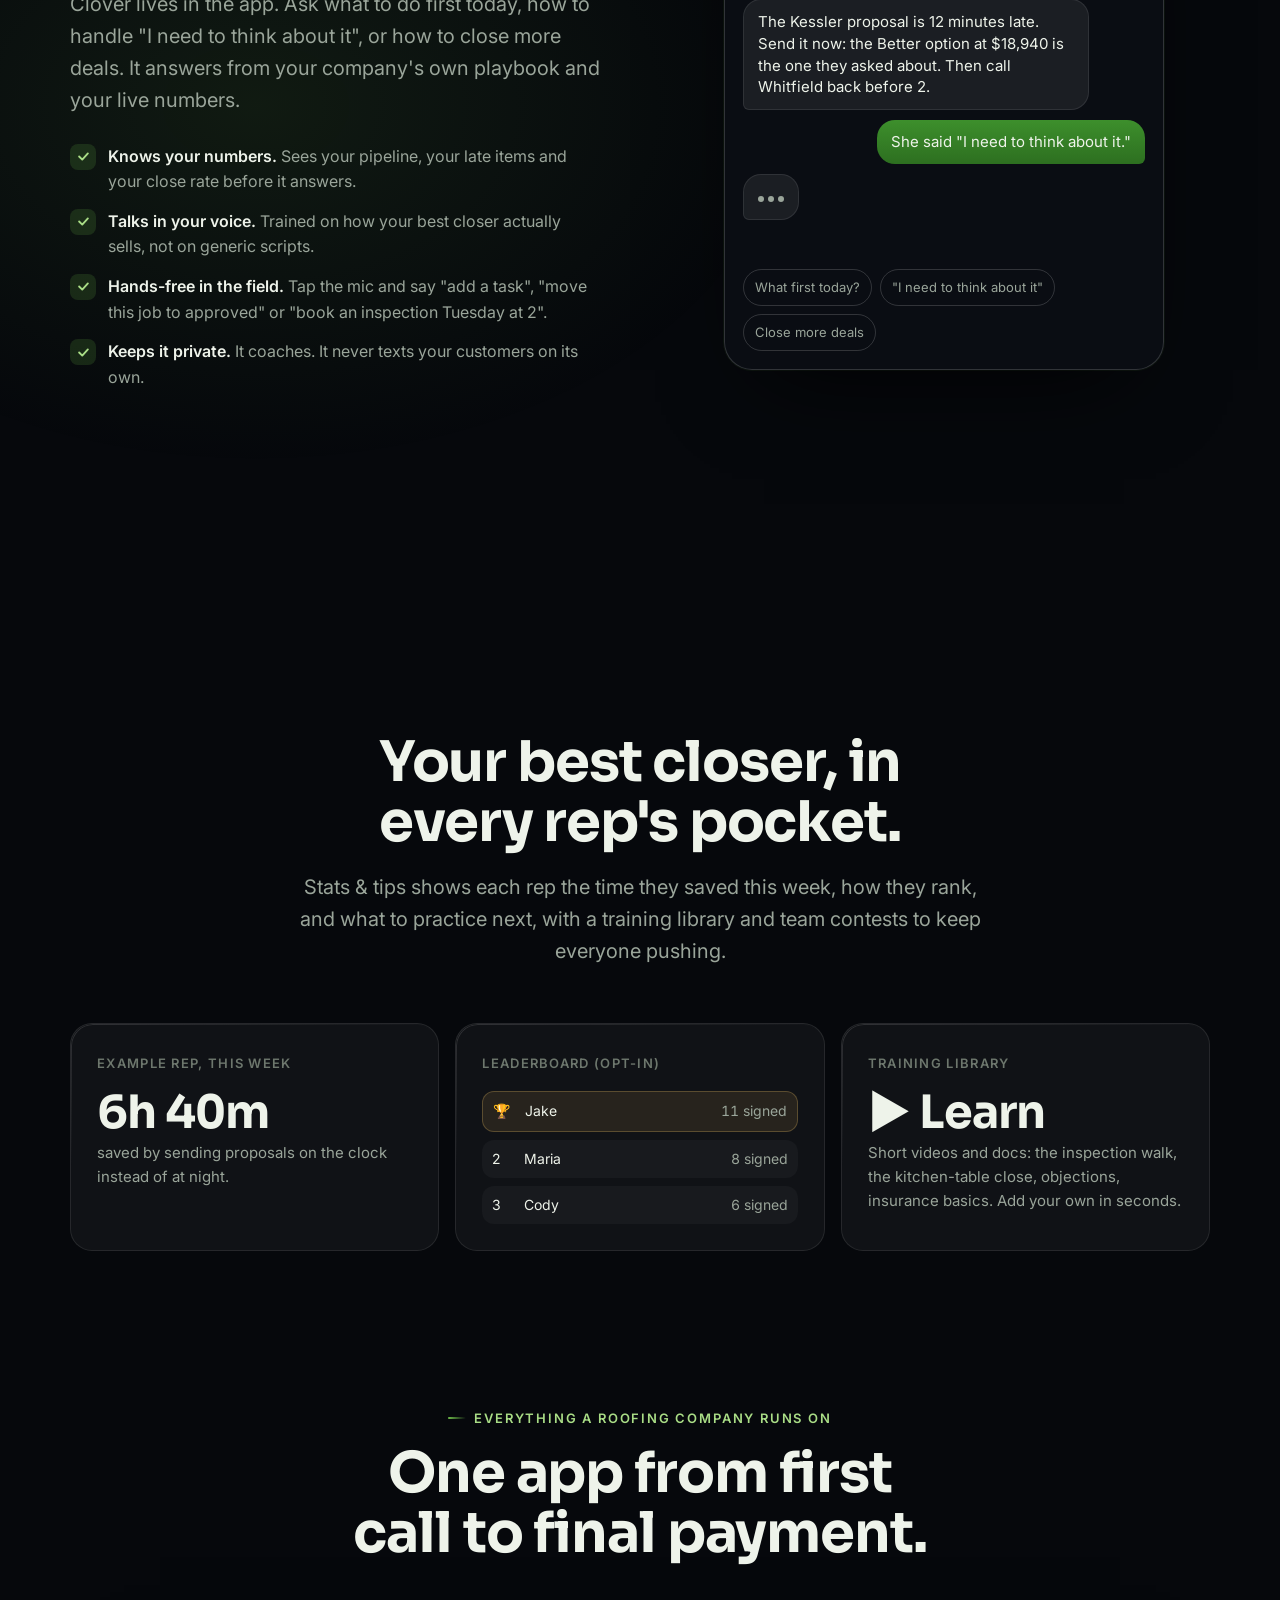
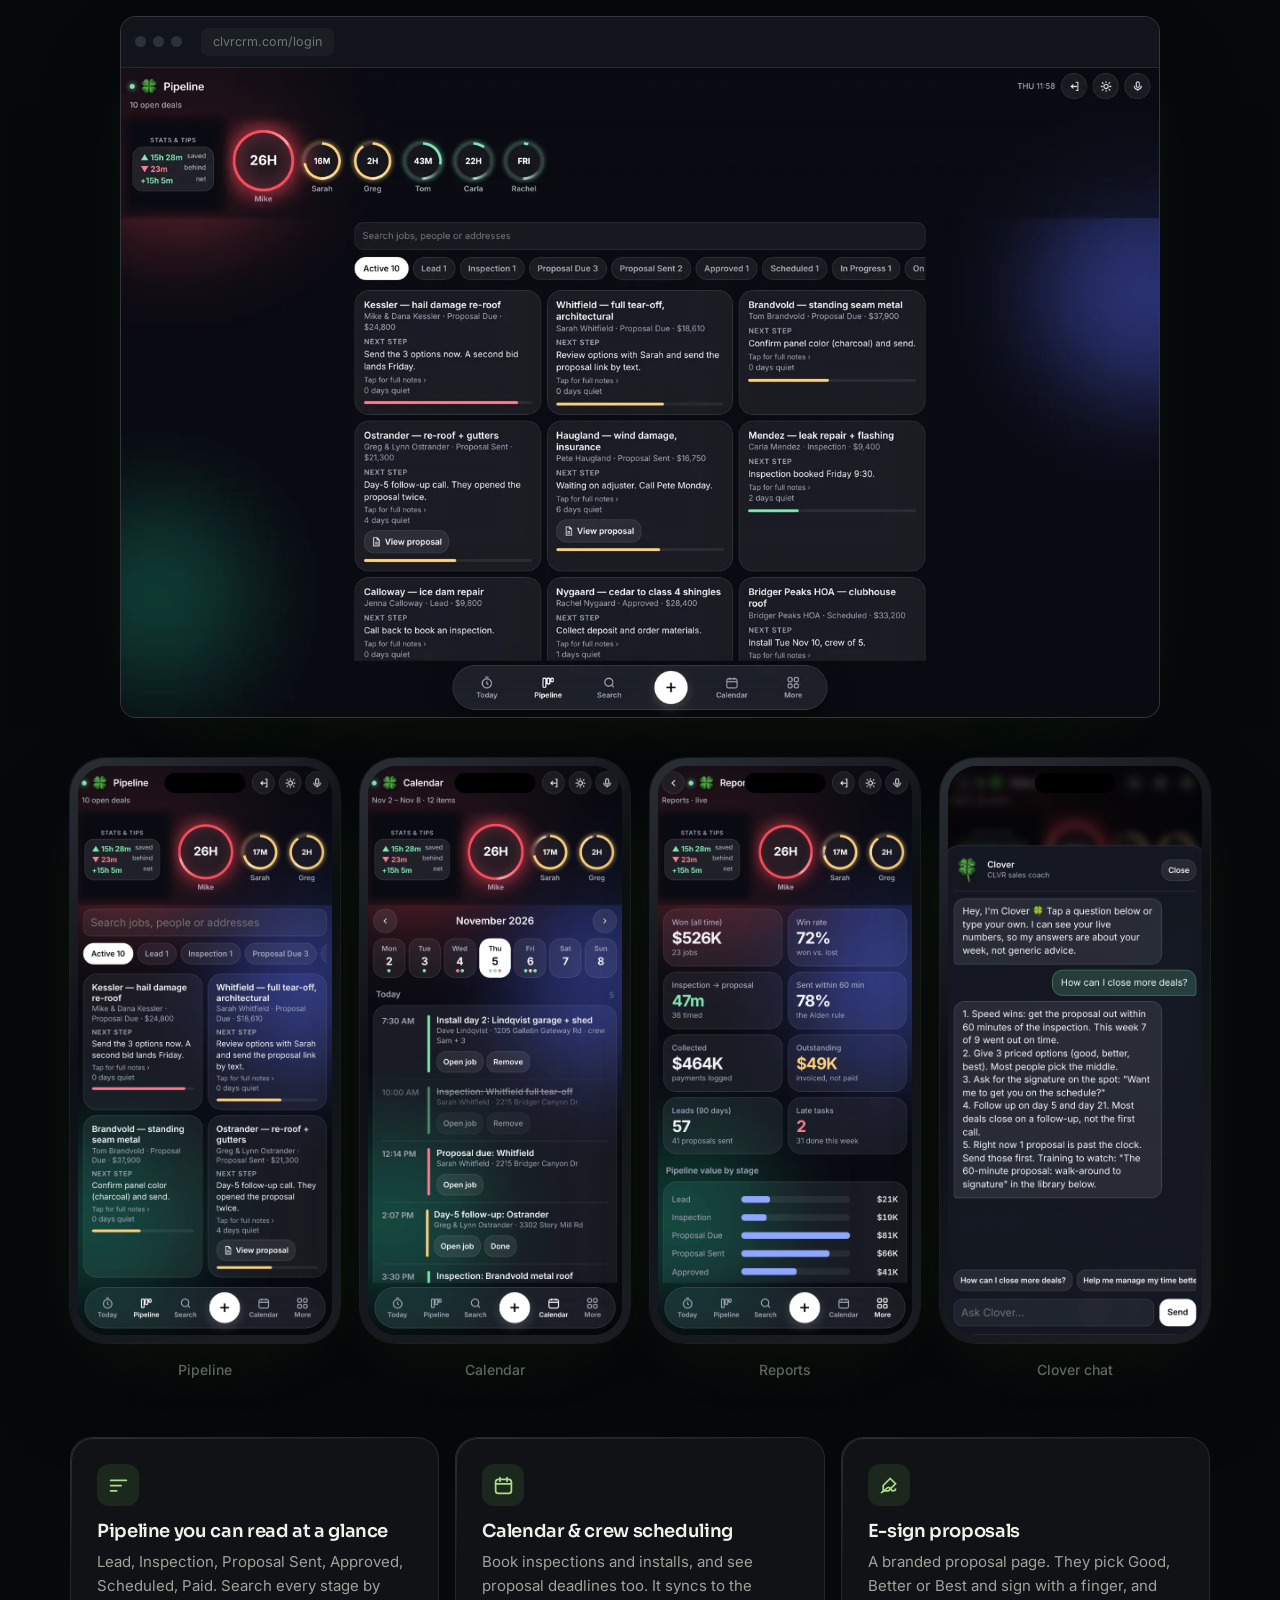
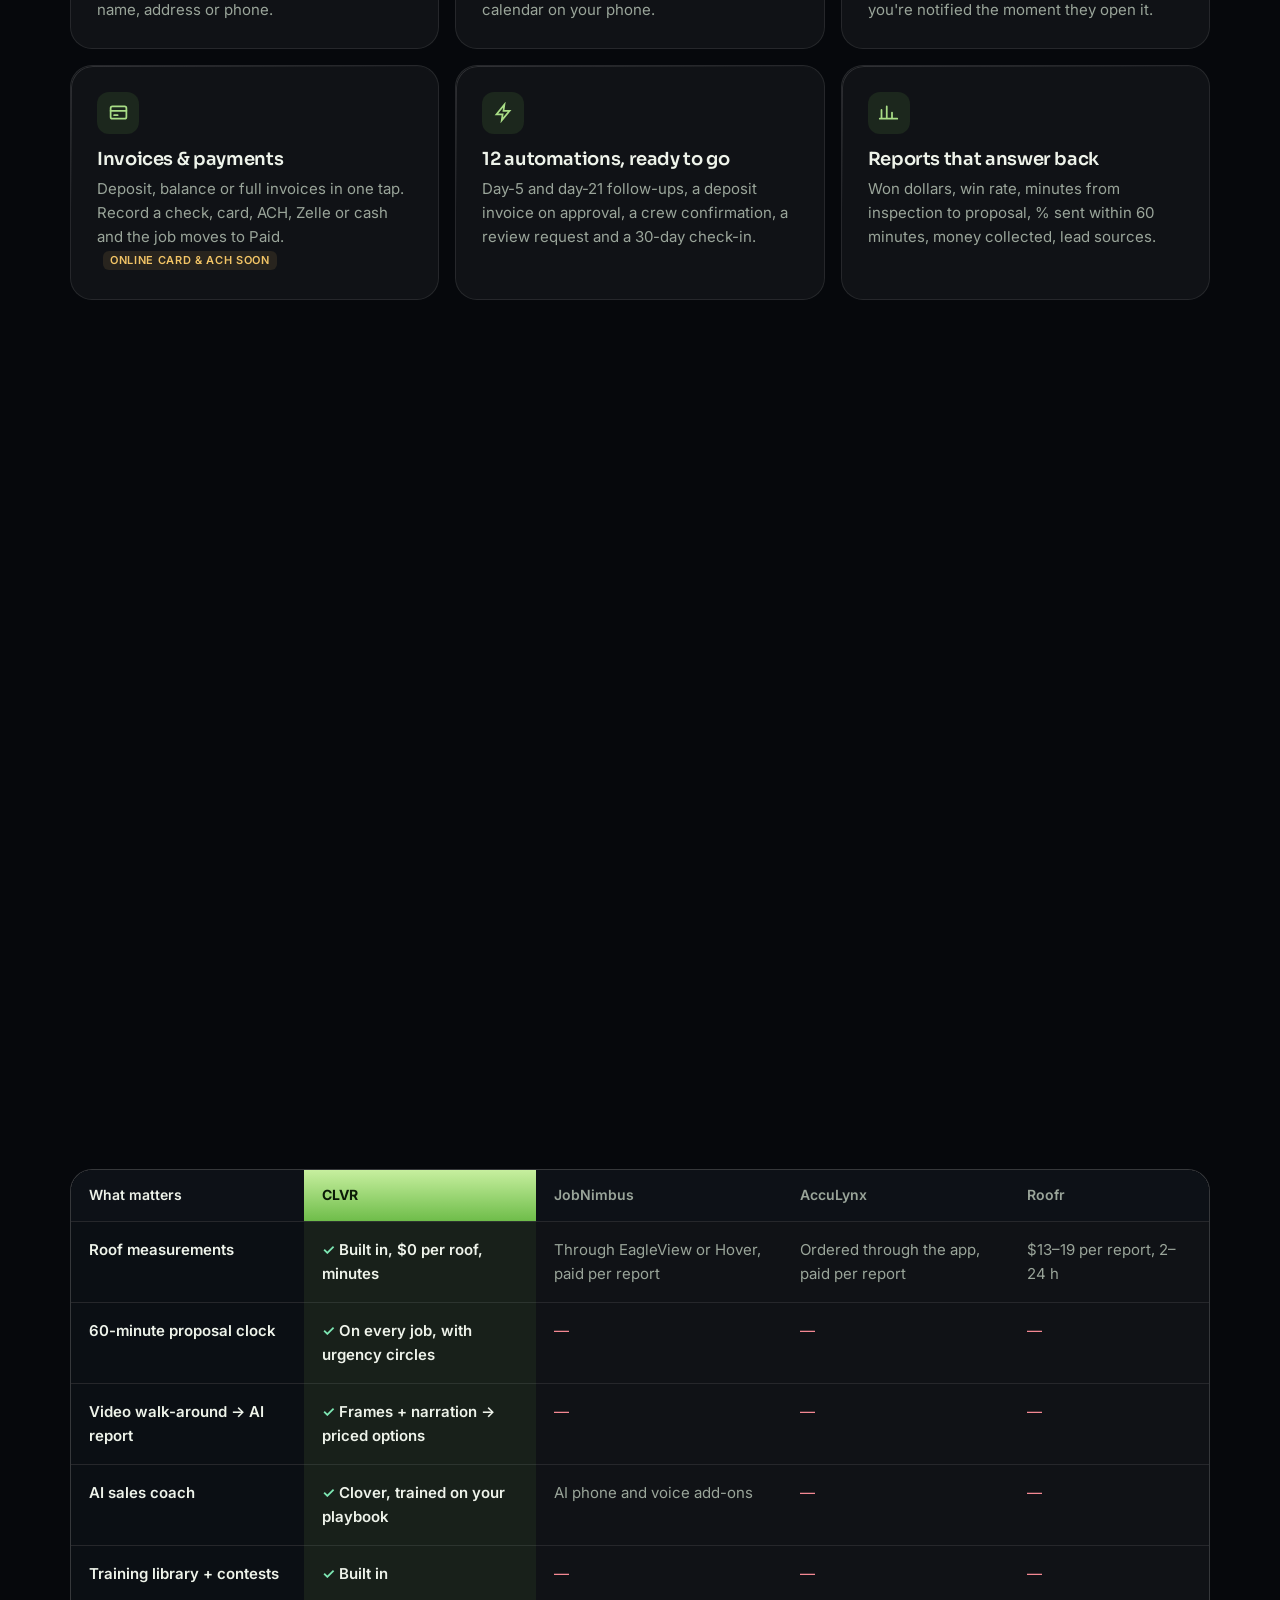
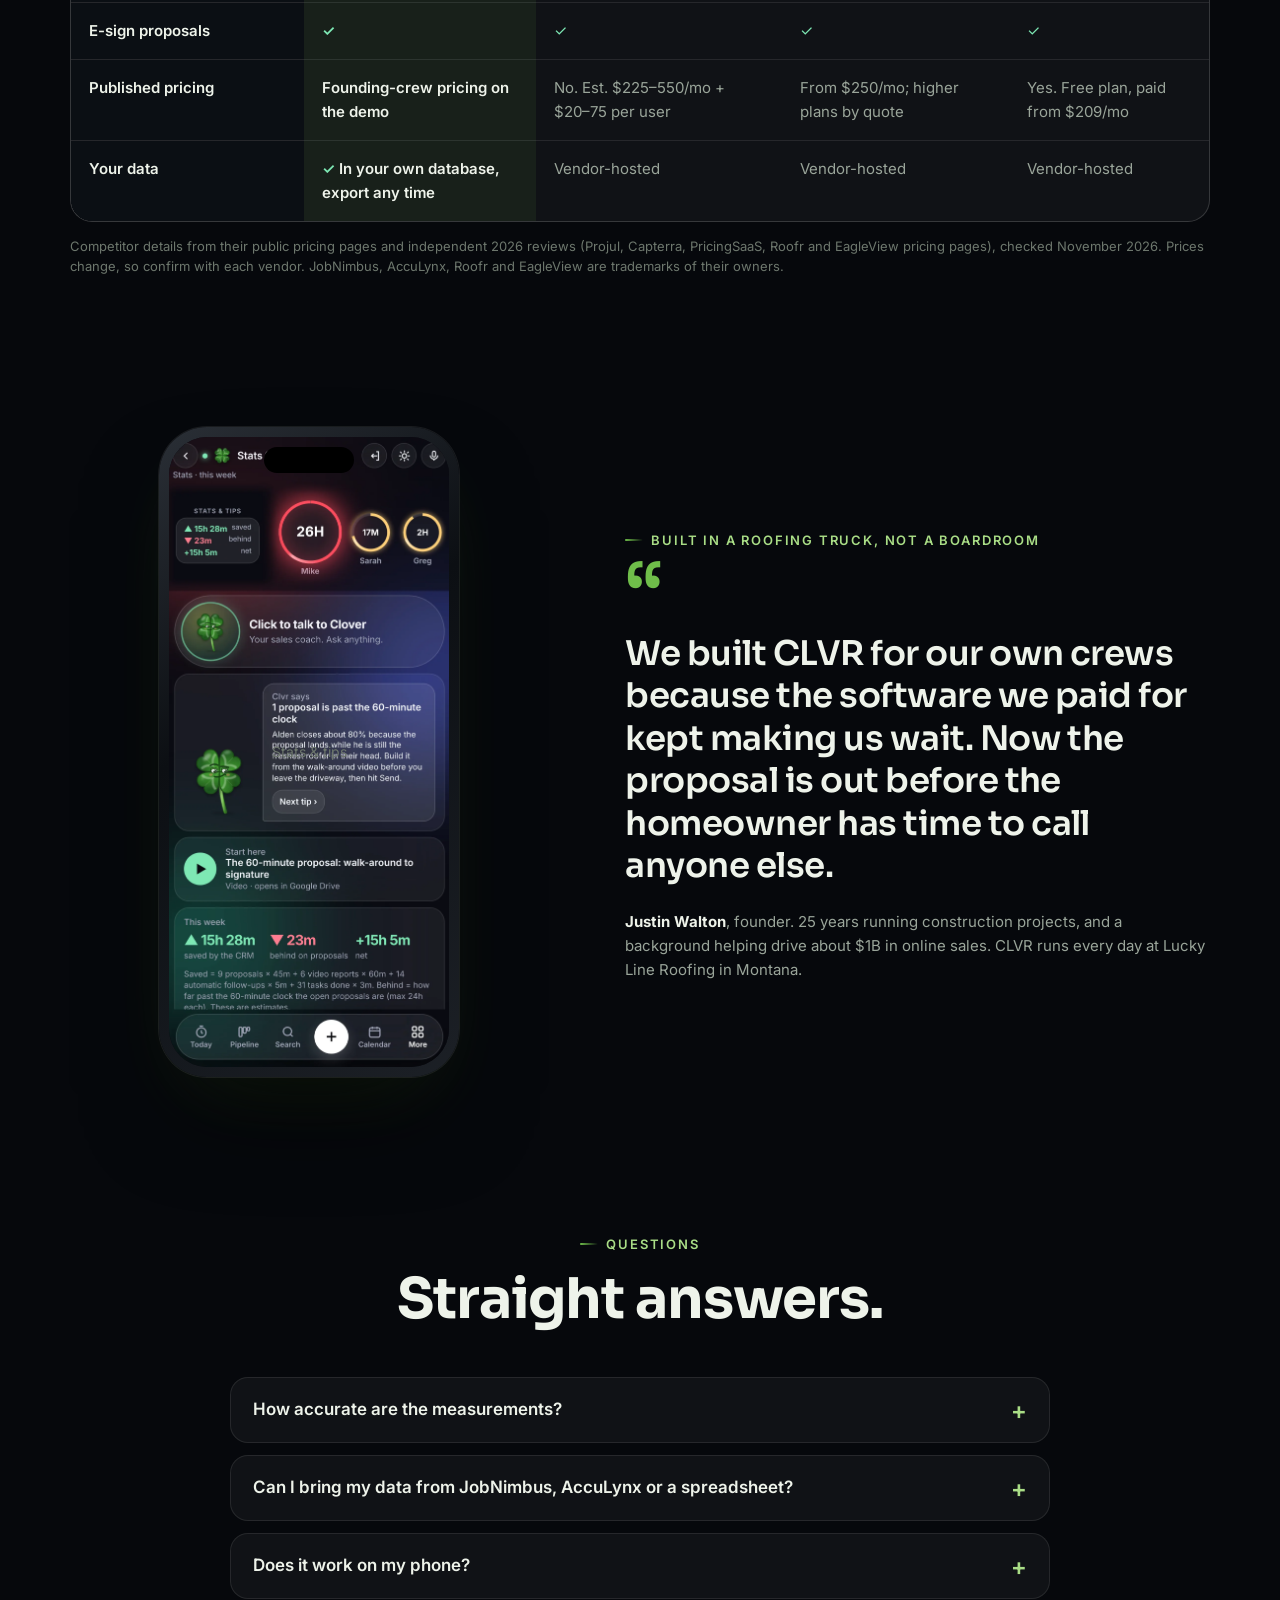
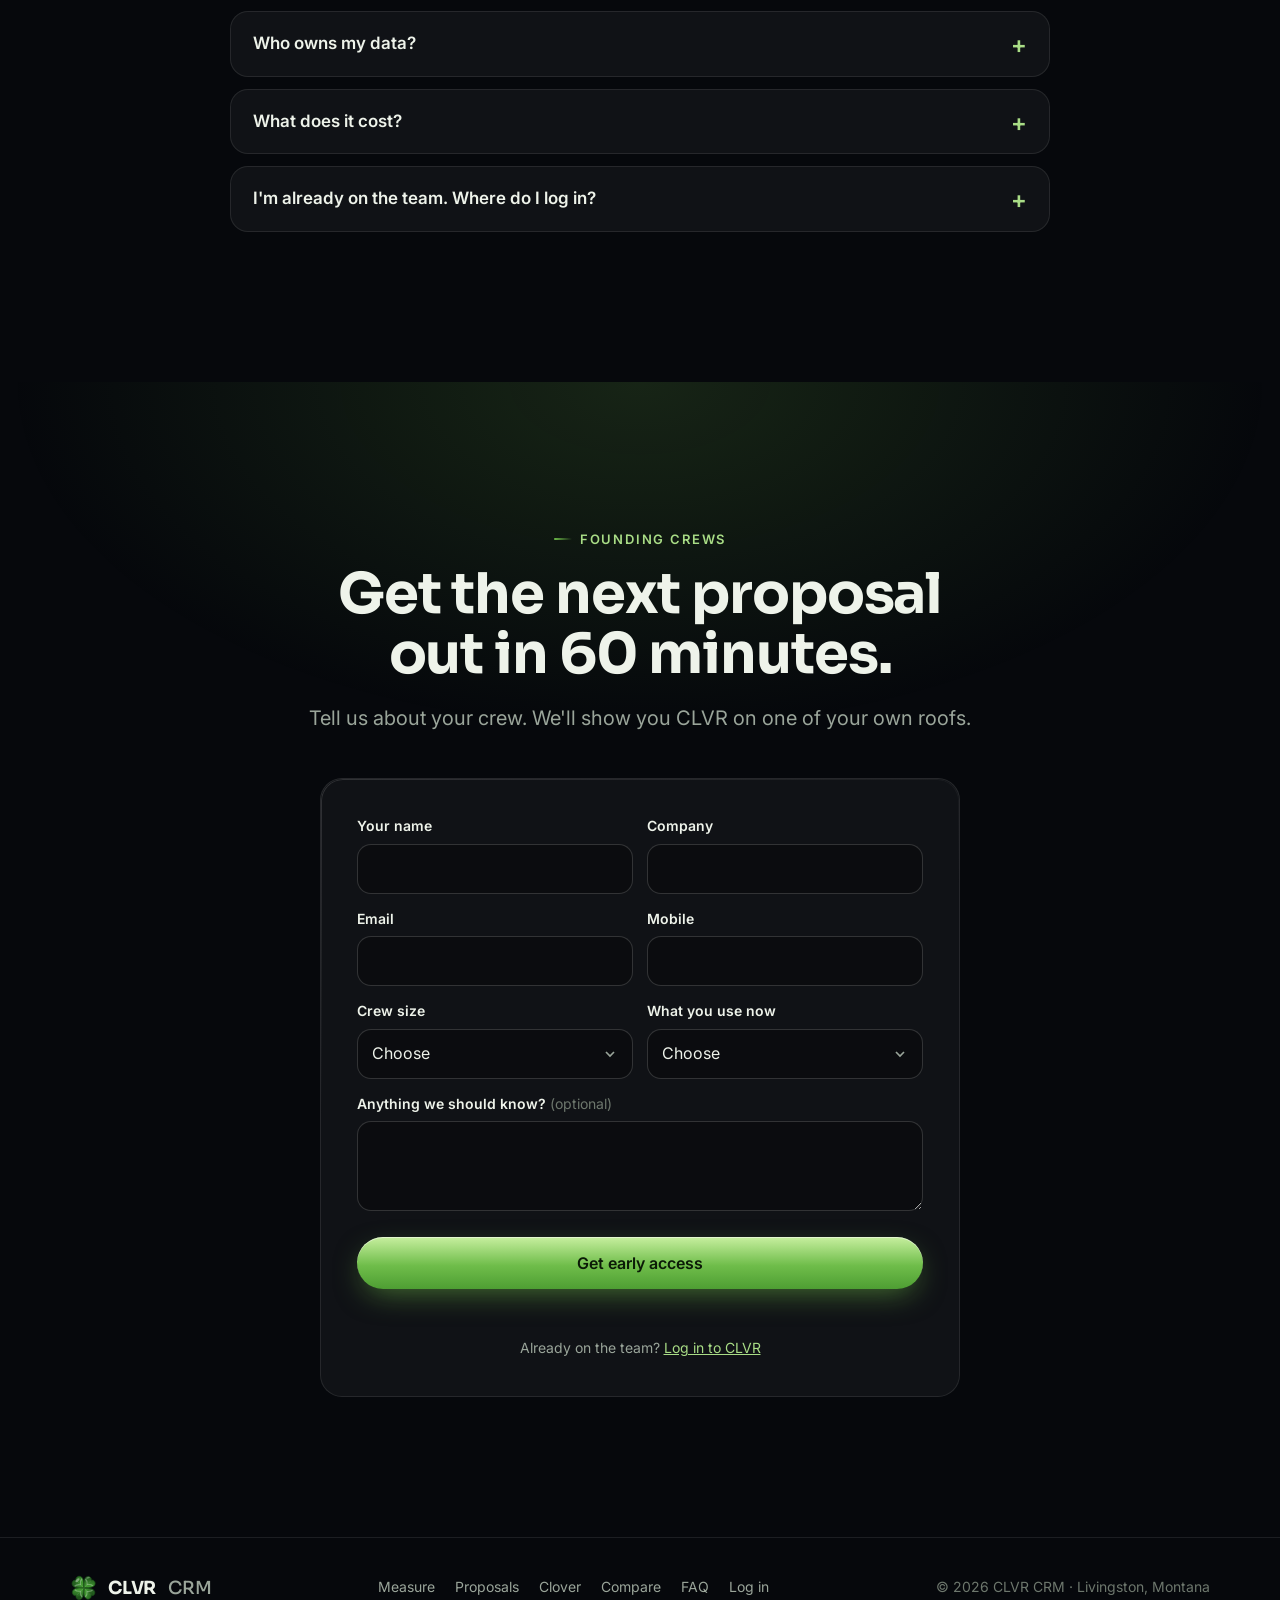
==== commit 266d1f7f: "Reel slide 1: Better roof report. No wait. No fees. + Powered by Roofly link Co-Authored-By: Claude " ====
--- a/index.html
+++ b/index.html
@@ -24,7 +24,7 @@
 <link rel="preconnect" href="https://fonts.googleapis.com">
 <link rel="preconnect" href="https://fonts.gstatic.com" crossorigin>
 <link rel="stylesheet" href="https://fonts.googleapis.com/css2?family=Inter:wght@400;500;600;700&family=Sora:wght@500;600;700&display=swap">
-<link rel="stylesheet" href="css/site.css?v=2">
+<link rel="stylesheet" href="css/site.css?v=3">
 <script type="importmap">{"imports":{"three":"./vendor/three/three.module.min.js","three/addons/":"./vendor/three/addons/"}}</script>
 </head>
 <body>
@@ -67,14 +67,14 @@
       <div class="reel-top"><span class="reel-k"><span id="reelN">1</span> of 5 &middot; why roofers switch</span>
         <button class="reel-pp" id="reelPP" type="button" aria-label="Pause"><svg viewBox="0 0 24 24" aria-hidden="true"><path class="ps" d="M8 5v14M16 5v14"/><path class="pl" d="M7 5l12 7-12 7z"/></svg></button></div>
       <div class="reel-view" aria-live="off">
-        <div class="slide on"><b class="big">$0</b><div><strong>Roof reports: no wait, no fee</strong><span>Ready in minutes, not hours, right from the driveway.</span></div></div>
+        <div class="slide on"><b class="big">$0</b><div><strong>Better roof report. No wait. No fees.</strong><a class="byr" href="https://useroofly.com" target="_blank" rel="noopener" data-cta="reel-roofly"><em>Powered by</em><svg viewBox="0 0 100 100" aria-hidden="true"><path d="M14 54 L50 22 L86 54" fill="none" stroke="currentColor" stroke-width="11"/><rect x="30" y="68" width="40" height="11" fill="currentColor"/></svg><b>Roofly</b><em>&middot; useroofly.com</em></a></div></div>
         <div class="slide"><b class="big" id="heroClock">59:59</b><div><strong>Priced proposal in 60 minutes</strong><span>A clock on every job, so you beat the next roofer there.</span></div></div>
         <div class="slide"><b class="big">1&nbsp;video</b><div><strong>Your walk-around becomes the report</strong><span>Film and talk through the roof. AI builds the priced options.</span></div></div>
         <div class="slide"><b class="big"><img src="img/mark.svg" alt="" width="40" height="40"></b><div><strong>Clover, your AI sales coach</strong><span>Coaching, training and contests from a real closer's playbook.</span></div></div>
         <div class="slide"><b class="big">1&nbsp;app</b><div><strong>Lead to signed to paid</strong><span>Follow-ups, e-sign and payments in one place. Your data stays yours.</span></div></div>
       </div>
       <div class="segs">
-        <button type="button" class="run" aria-label="1: Roof reports with no wait, no fee" aria-current="true"><i></i></button>
+        <button type="button" class="run" aria-label="1: Better roof report, no wait, no fees" aria-current="true"><i></i></button>
         <button type="button" aria-label="2: 60-minute proposals"><i></i></button>
         <button type="button" aria-label="3: Video walk-around report"><i></i></button>
         <button type="button" aria-label="4: AI sales coach"><i></i></button>
--- a/css/site.css
+++ b/css/site.css
@@ -371,3 +371,11 @@
   .slide strong{font-size:15px}.slide span{font-size:13px}
 }
 .reel.offscreen .segs .run i::after{animation-play-state:paused}
+
+.slide .byr{display:inline-flex;align-items:center;gap:5px;white-space:nowrap;min-height:26px;margin-top:2px;font-size:12px;color:var(--muted);text-decoration:none}
+.slide .byr svg{width:14px;height:14px;color:var(--leaf-hi)}
+.slide .byr b{color:var(--ink);font-weight:600}
+.slide .byr:hover{color:var(--ink)}
+.slide.on .byr{pointer-events:auto}
+.slide .byr em{font-style:normal}
+@media (max-width:400px){.slide .byr em:first-child{display:none}}
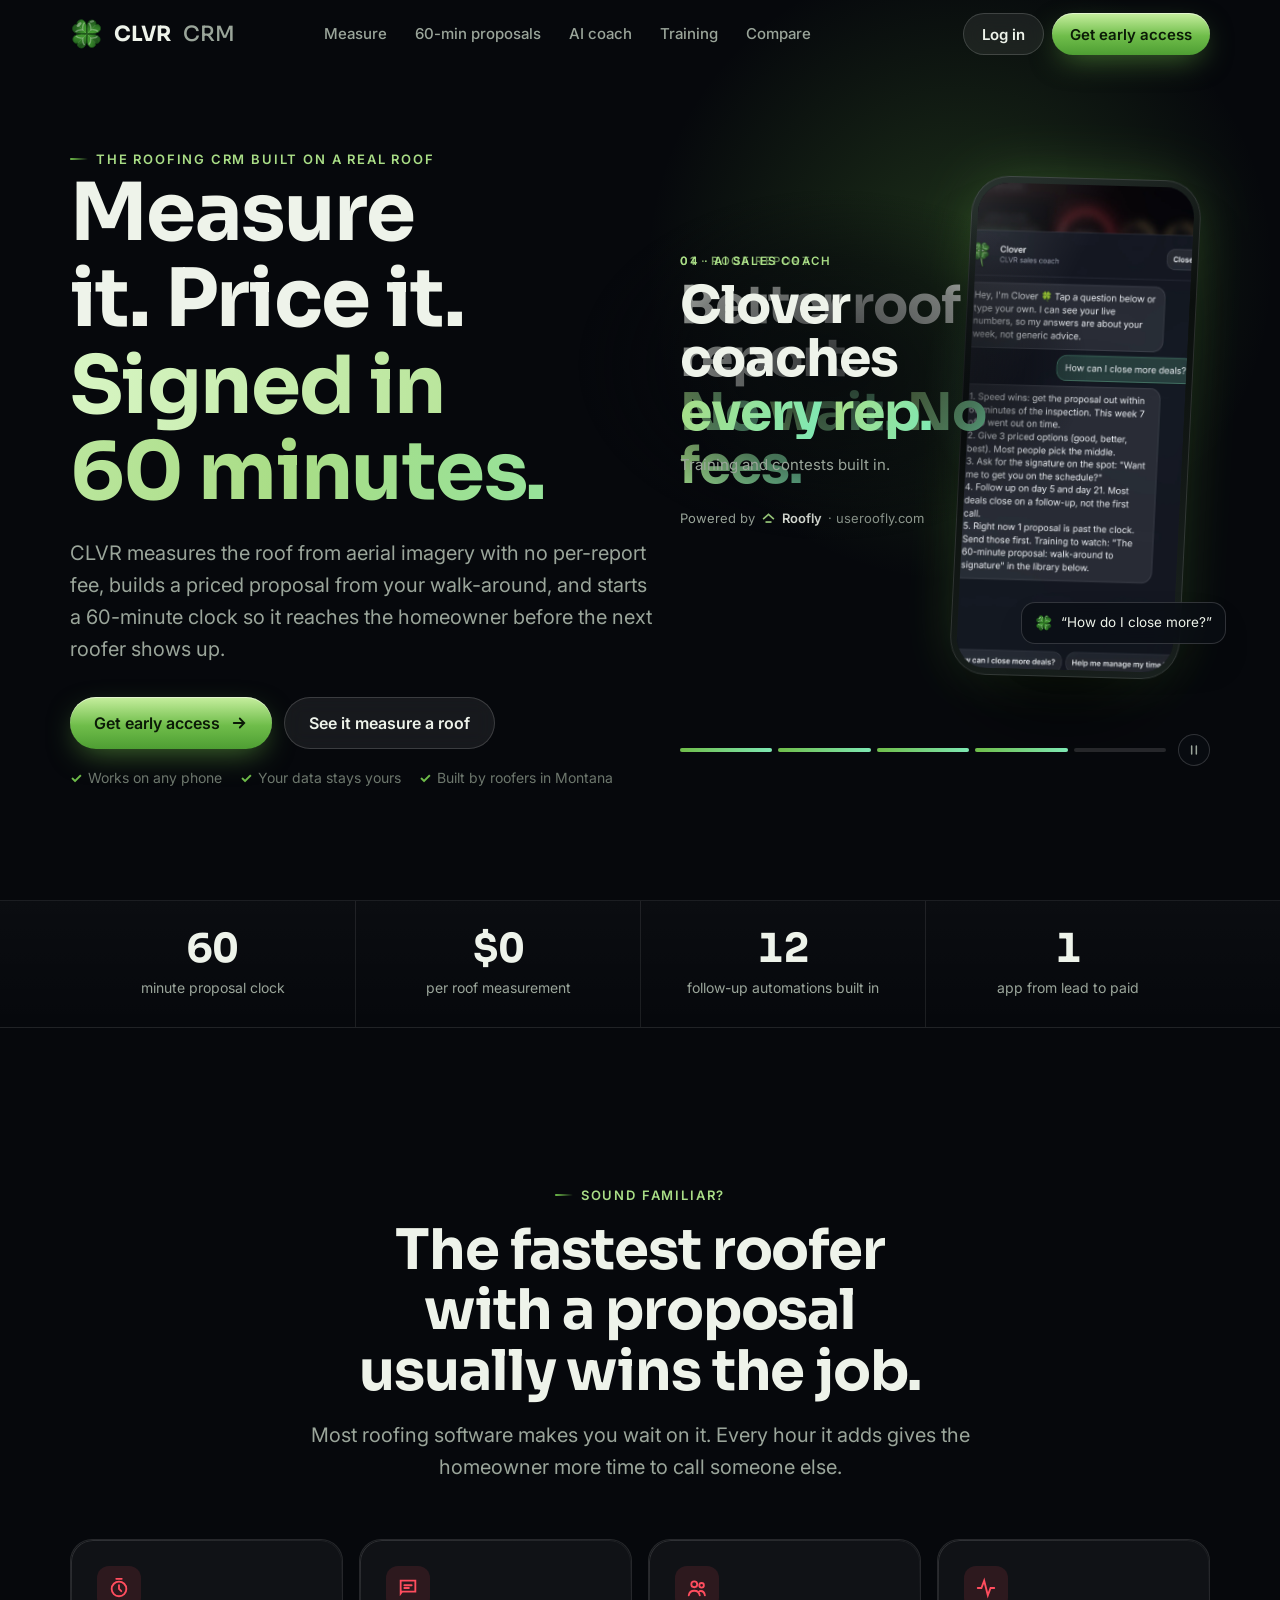
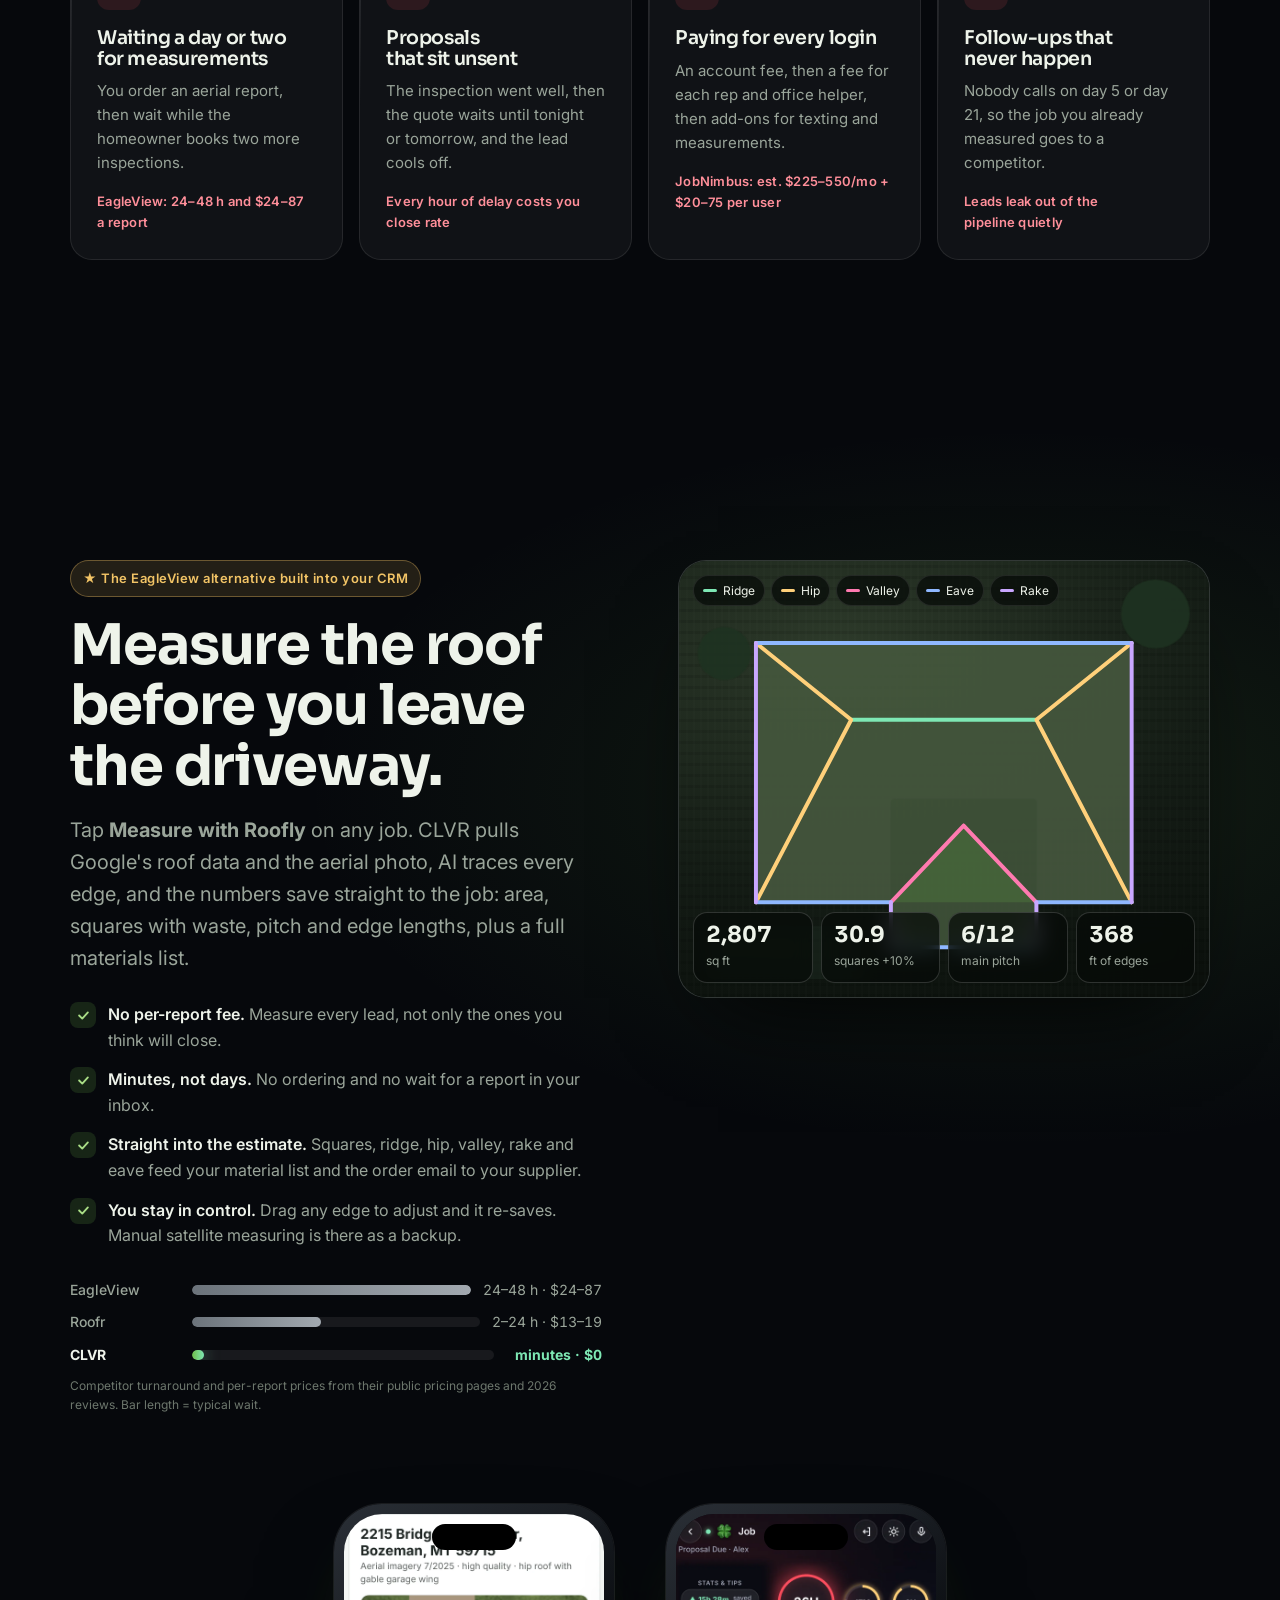
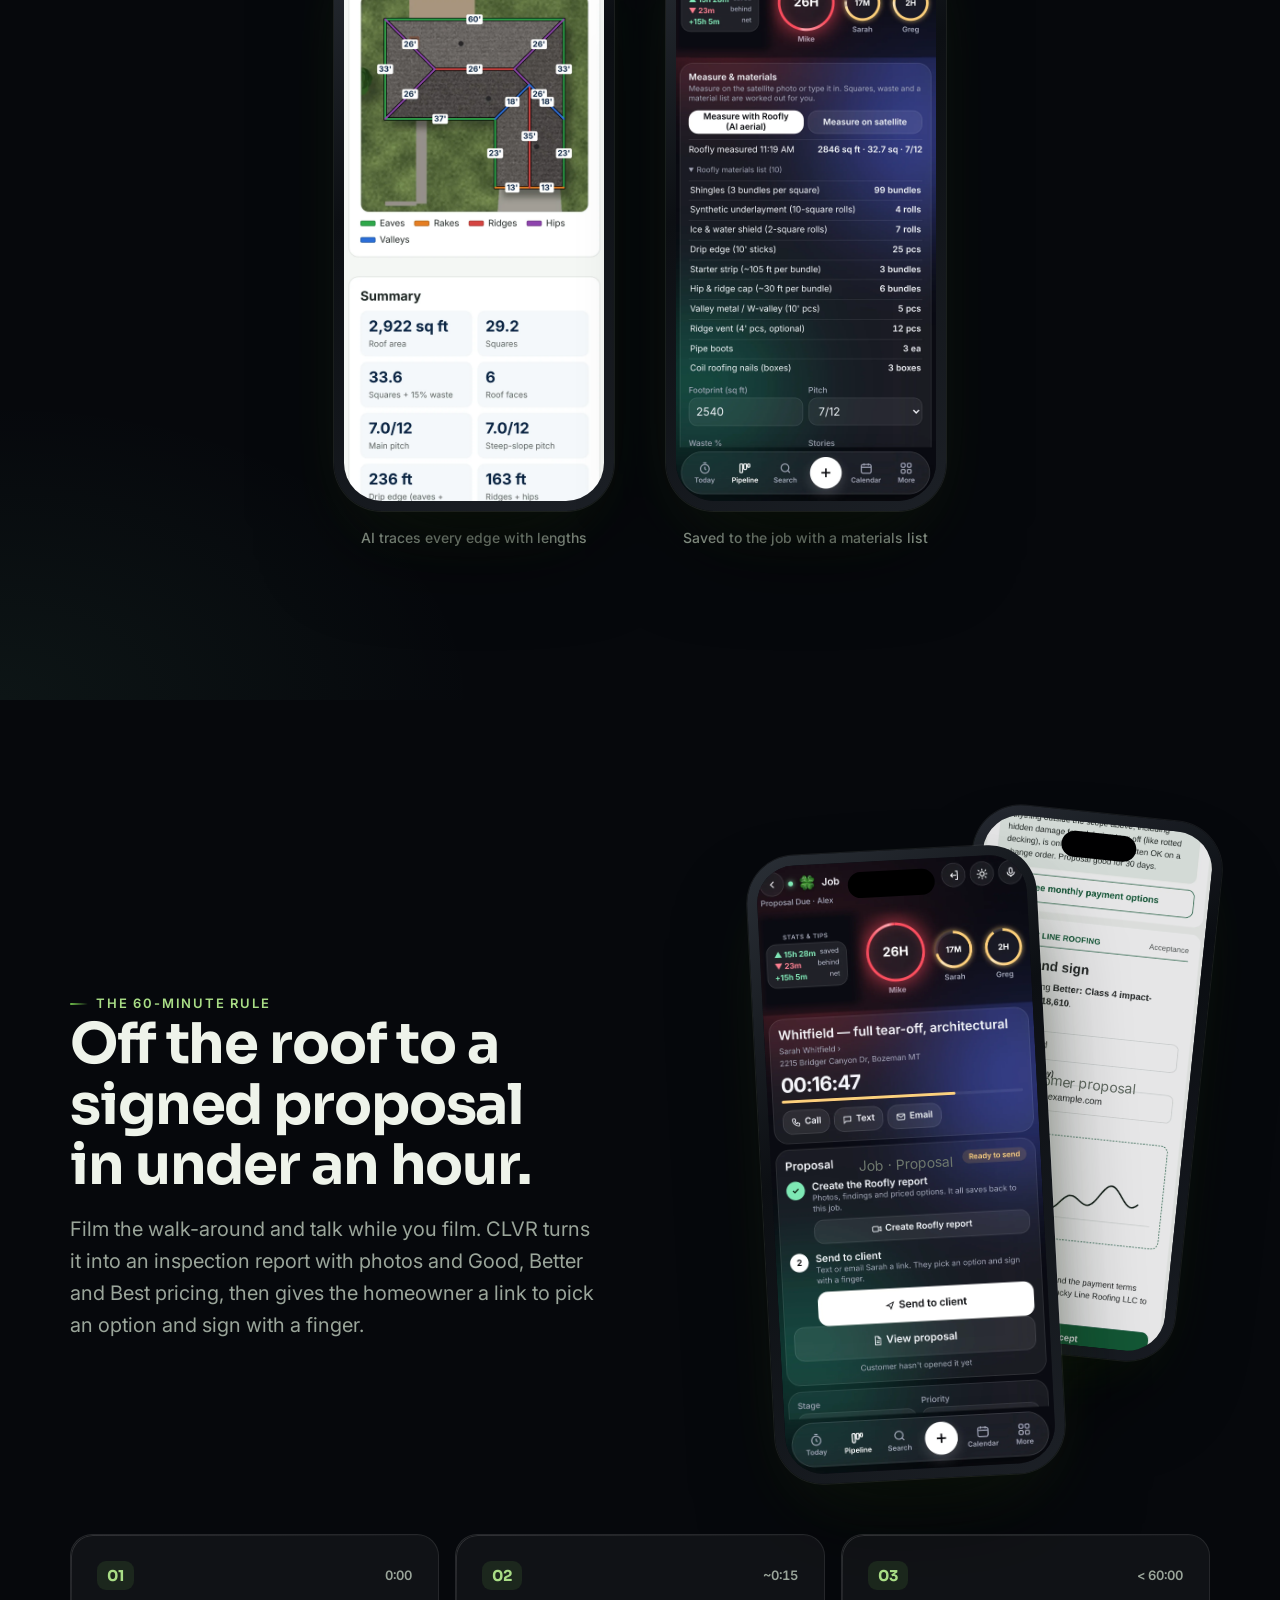
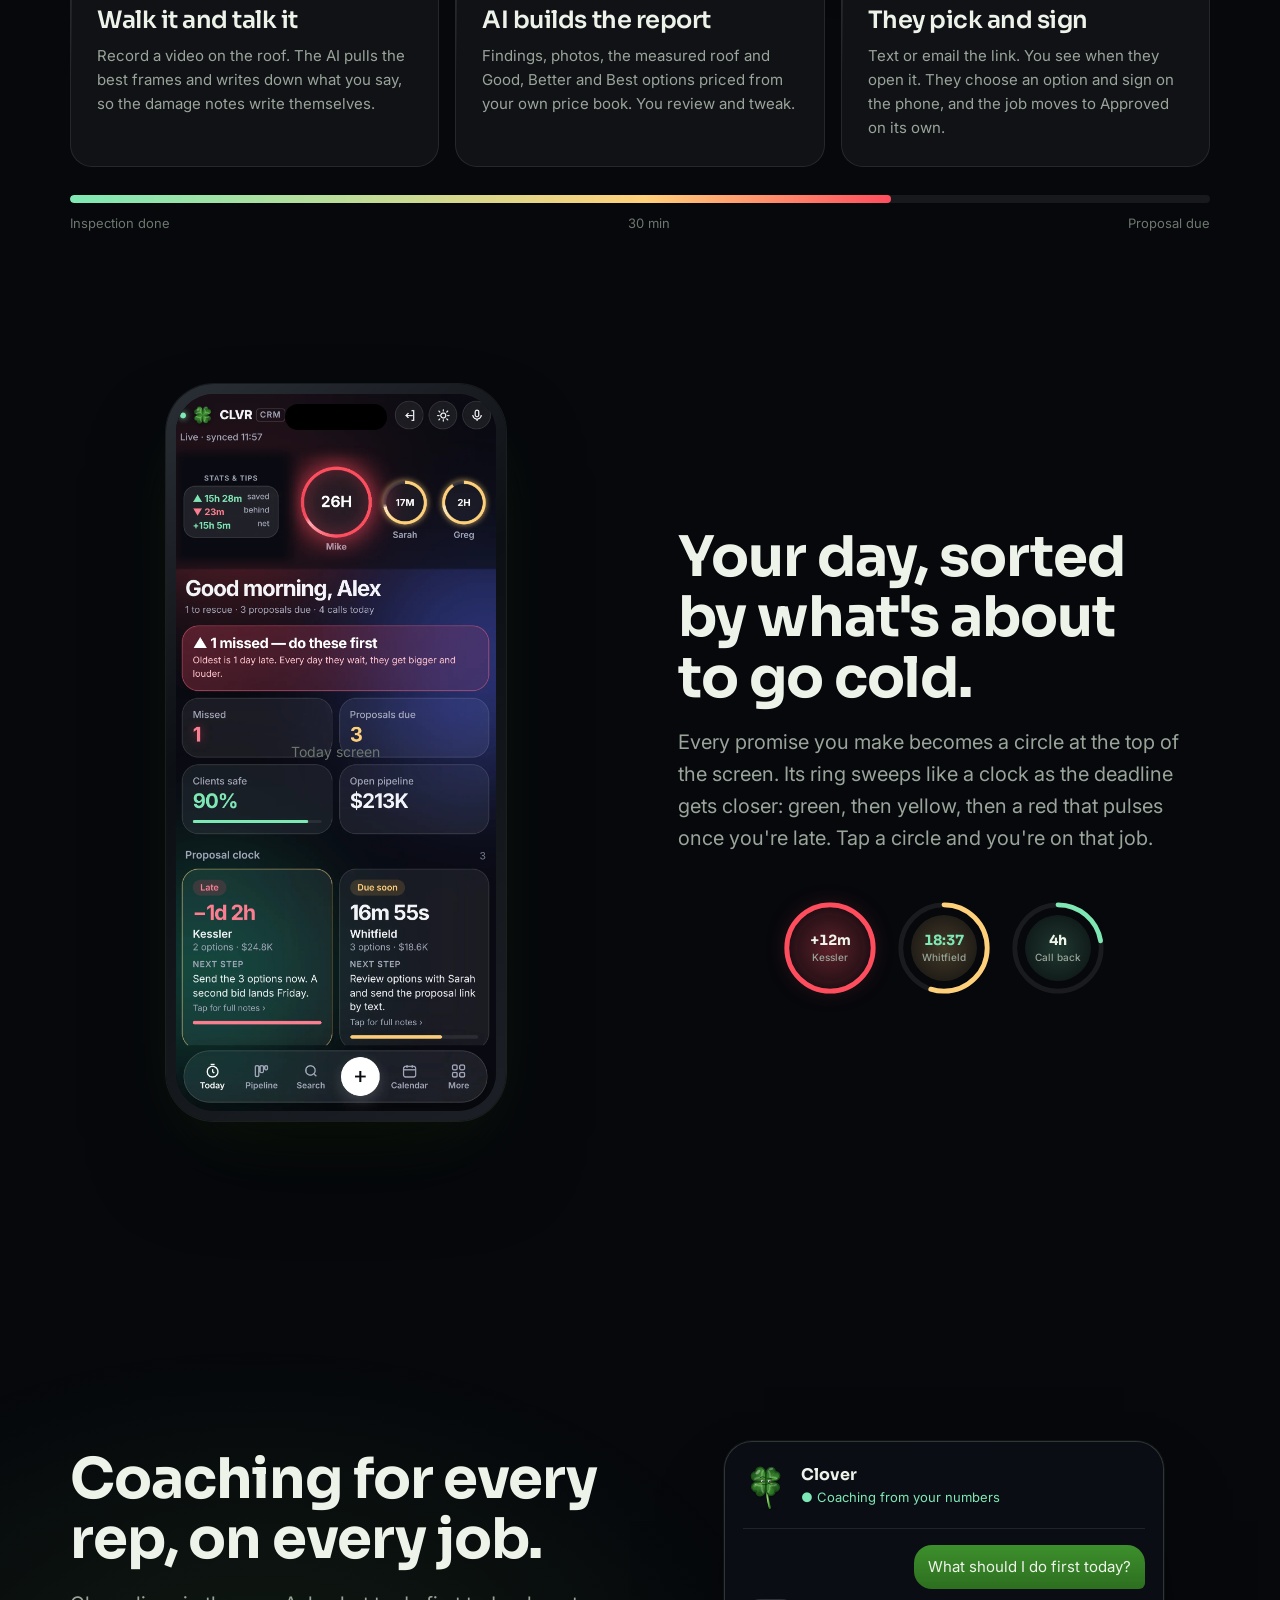
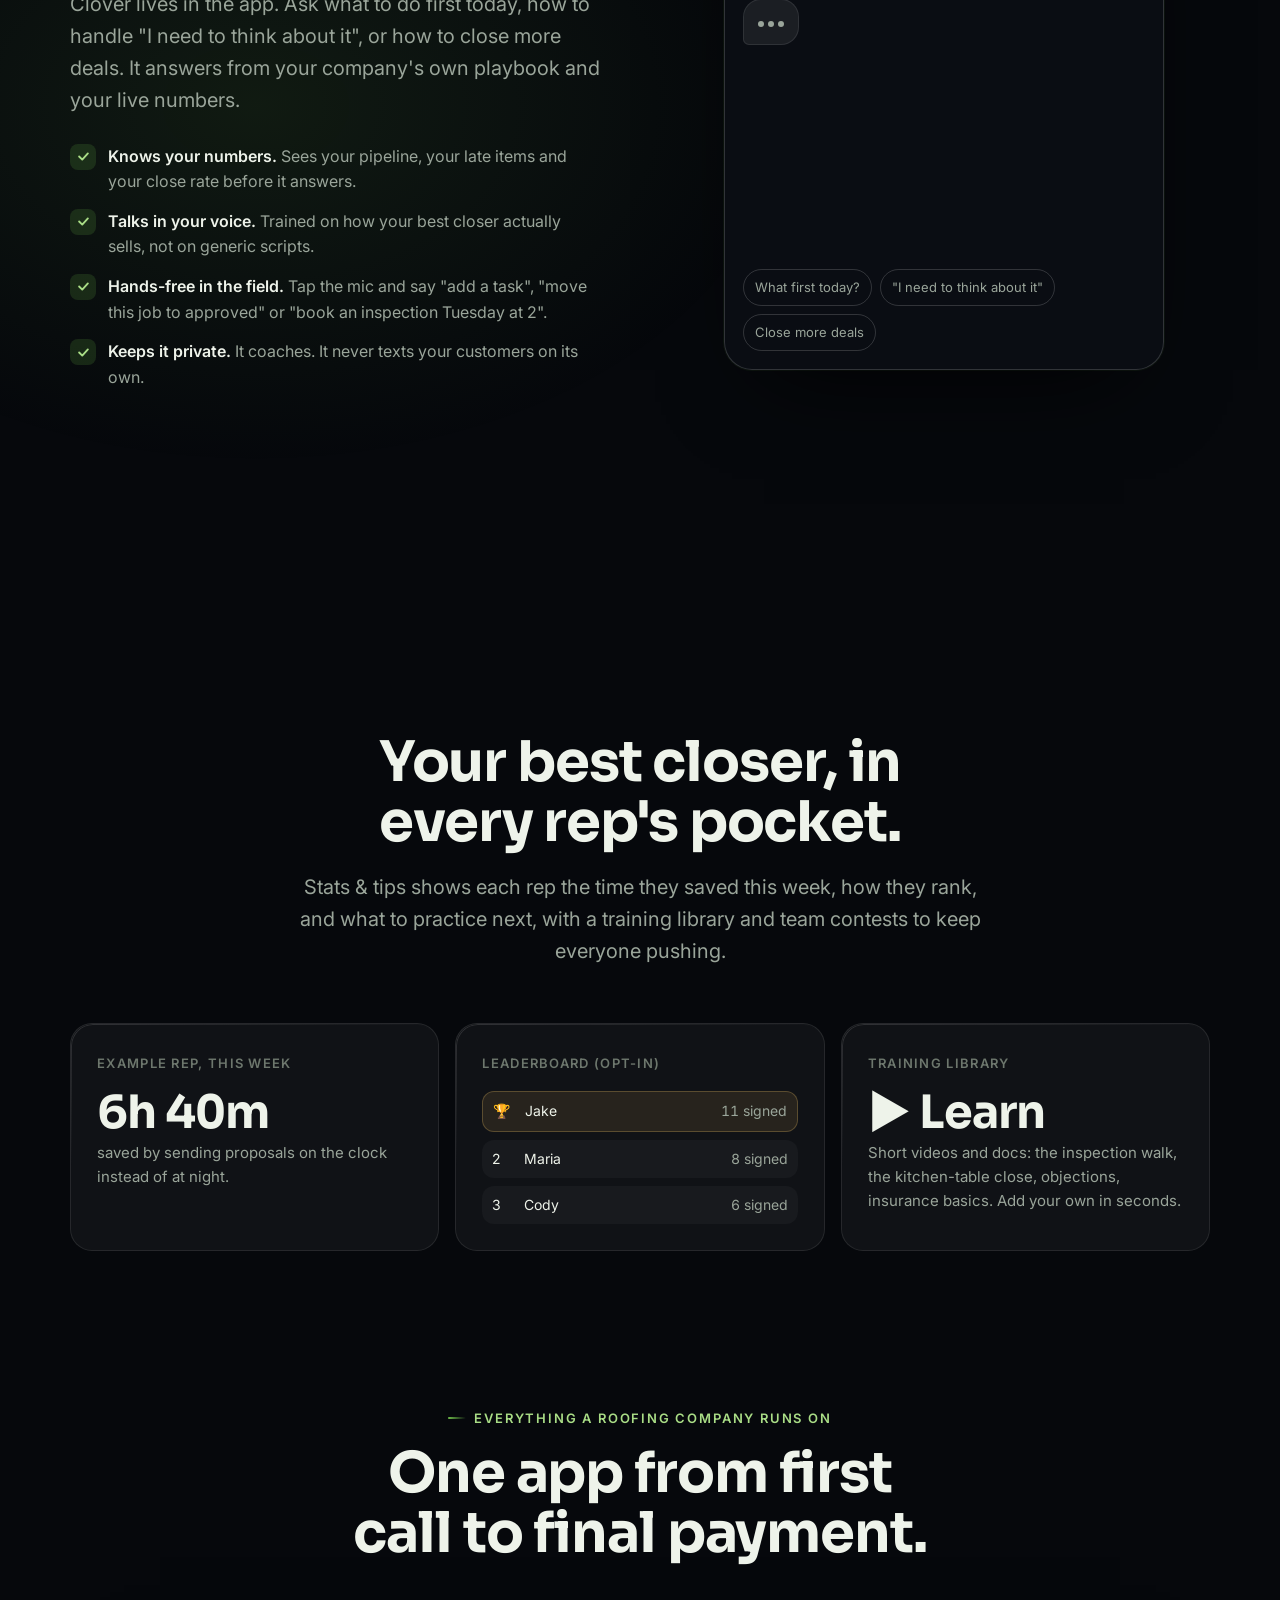
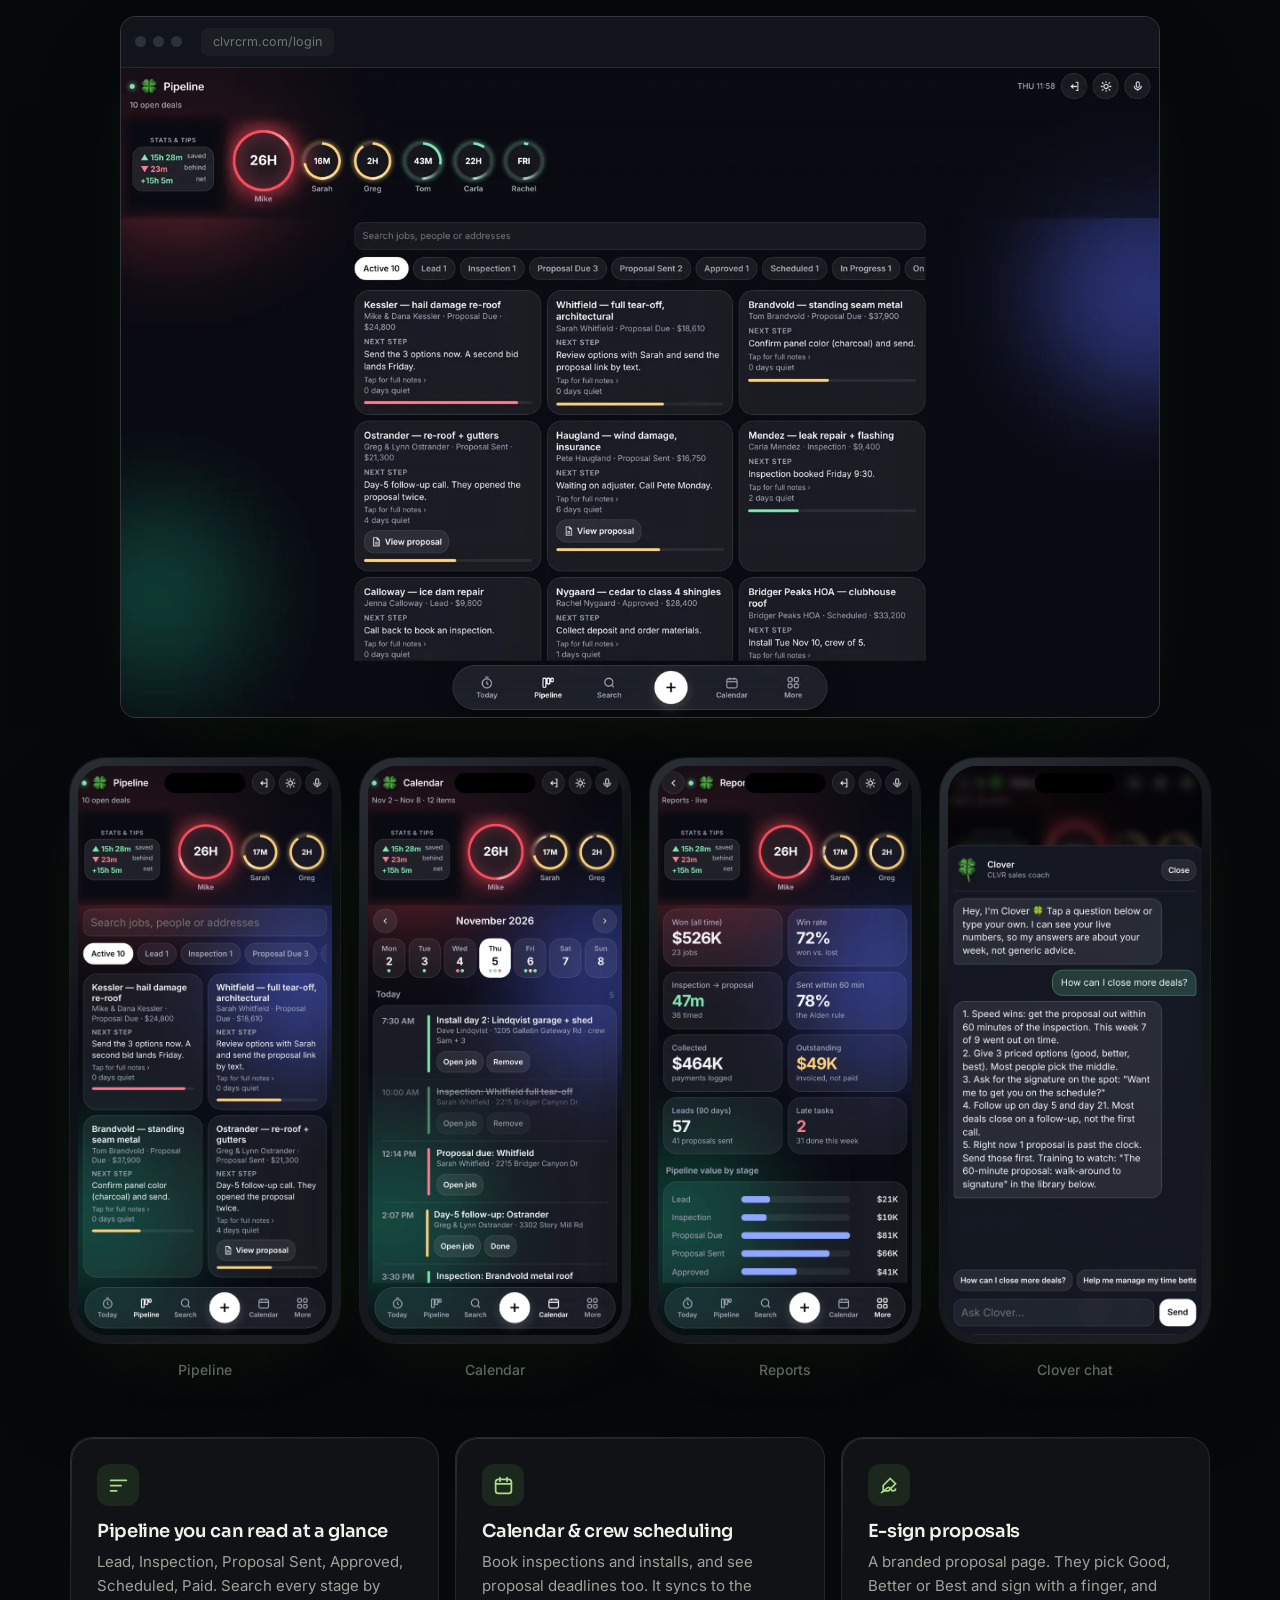
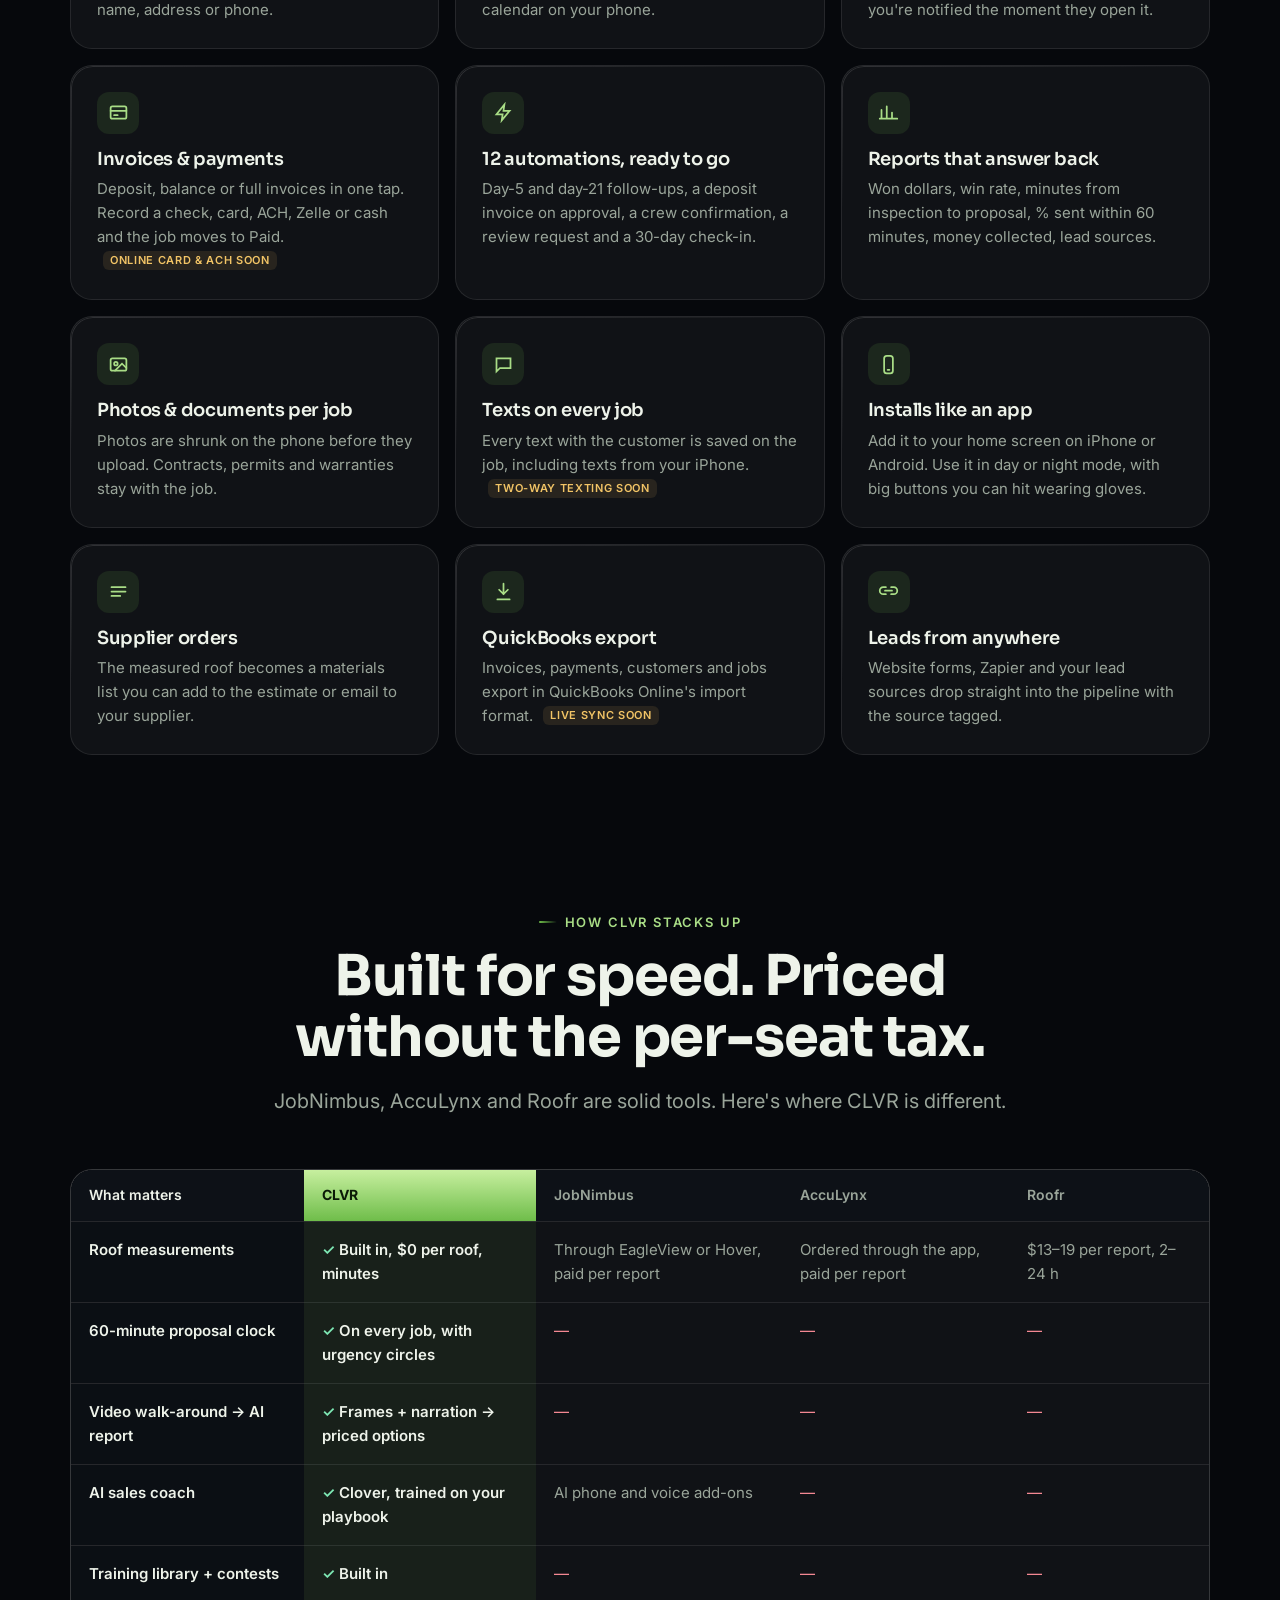
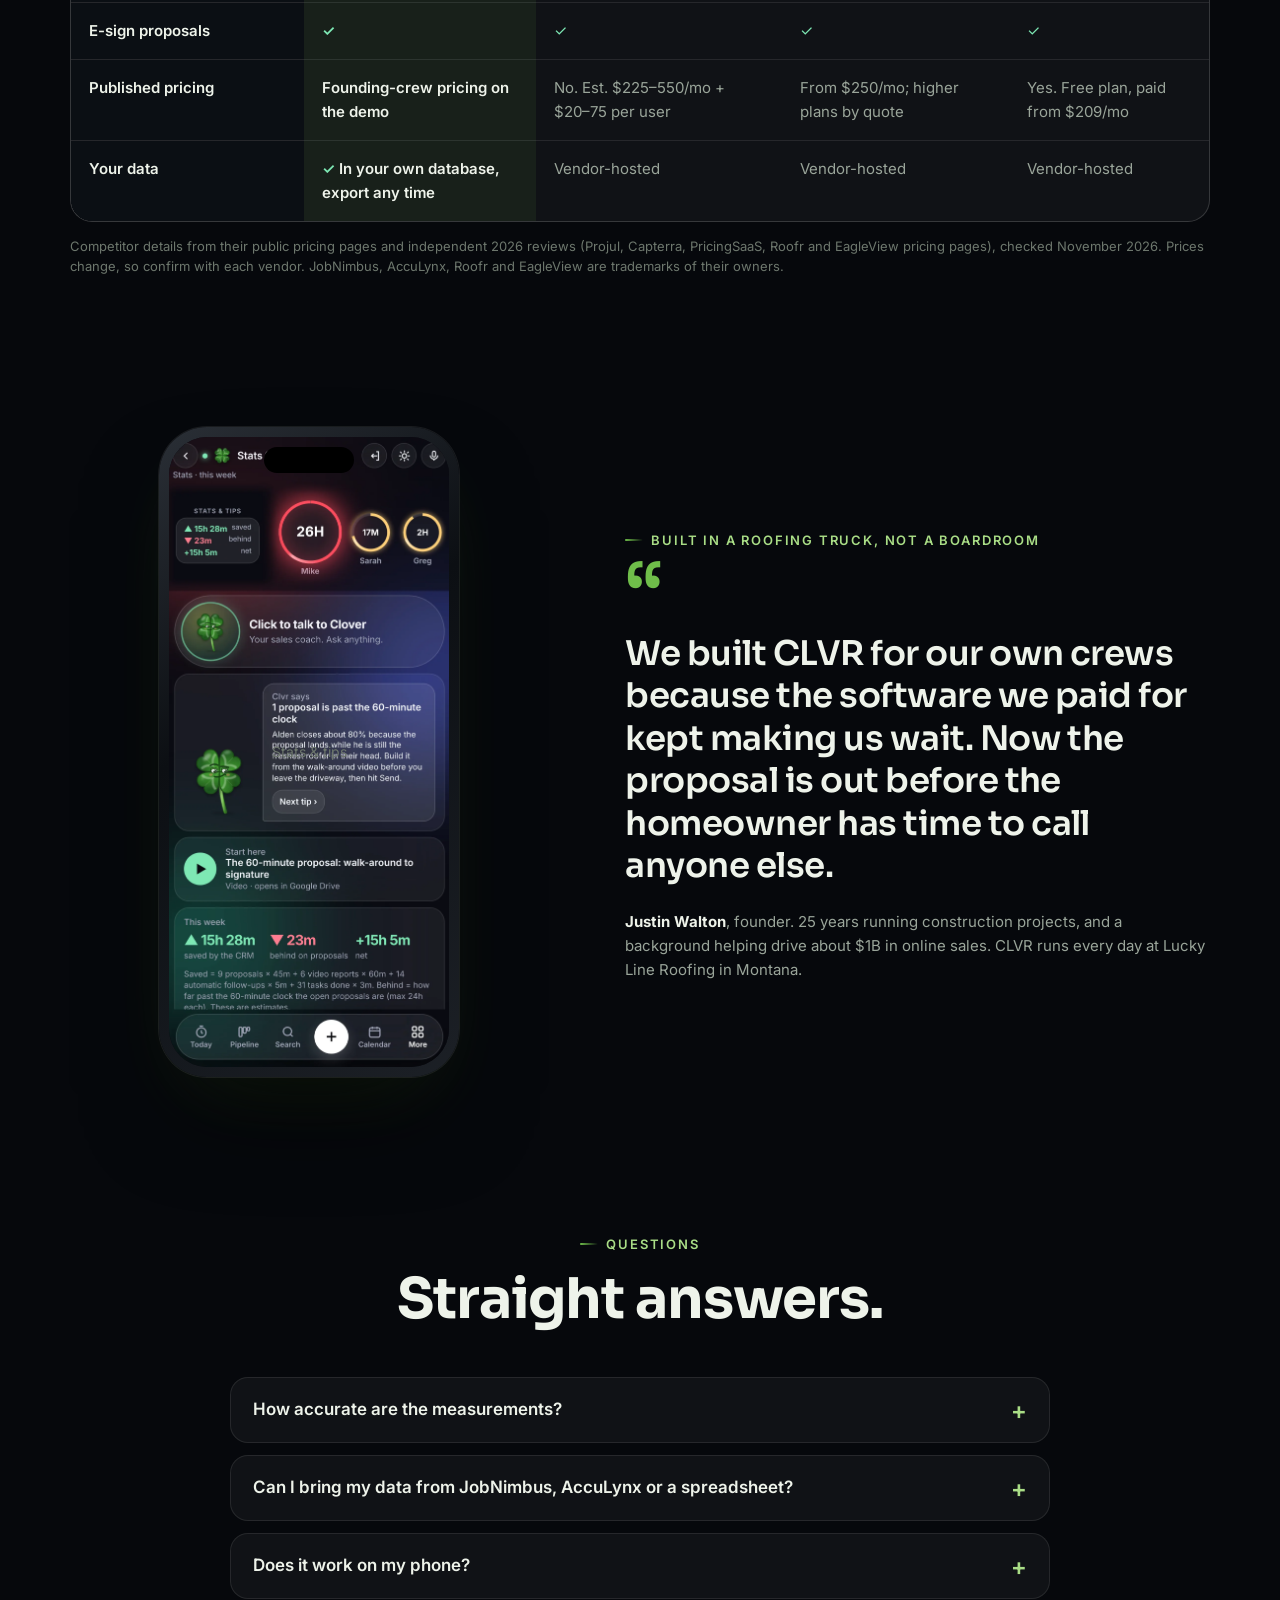
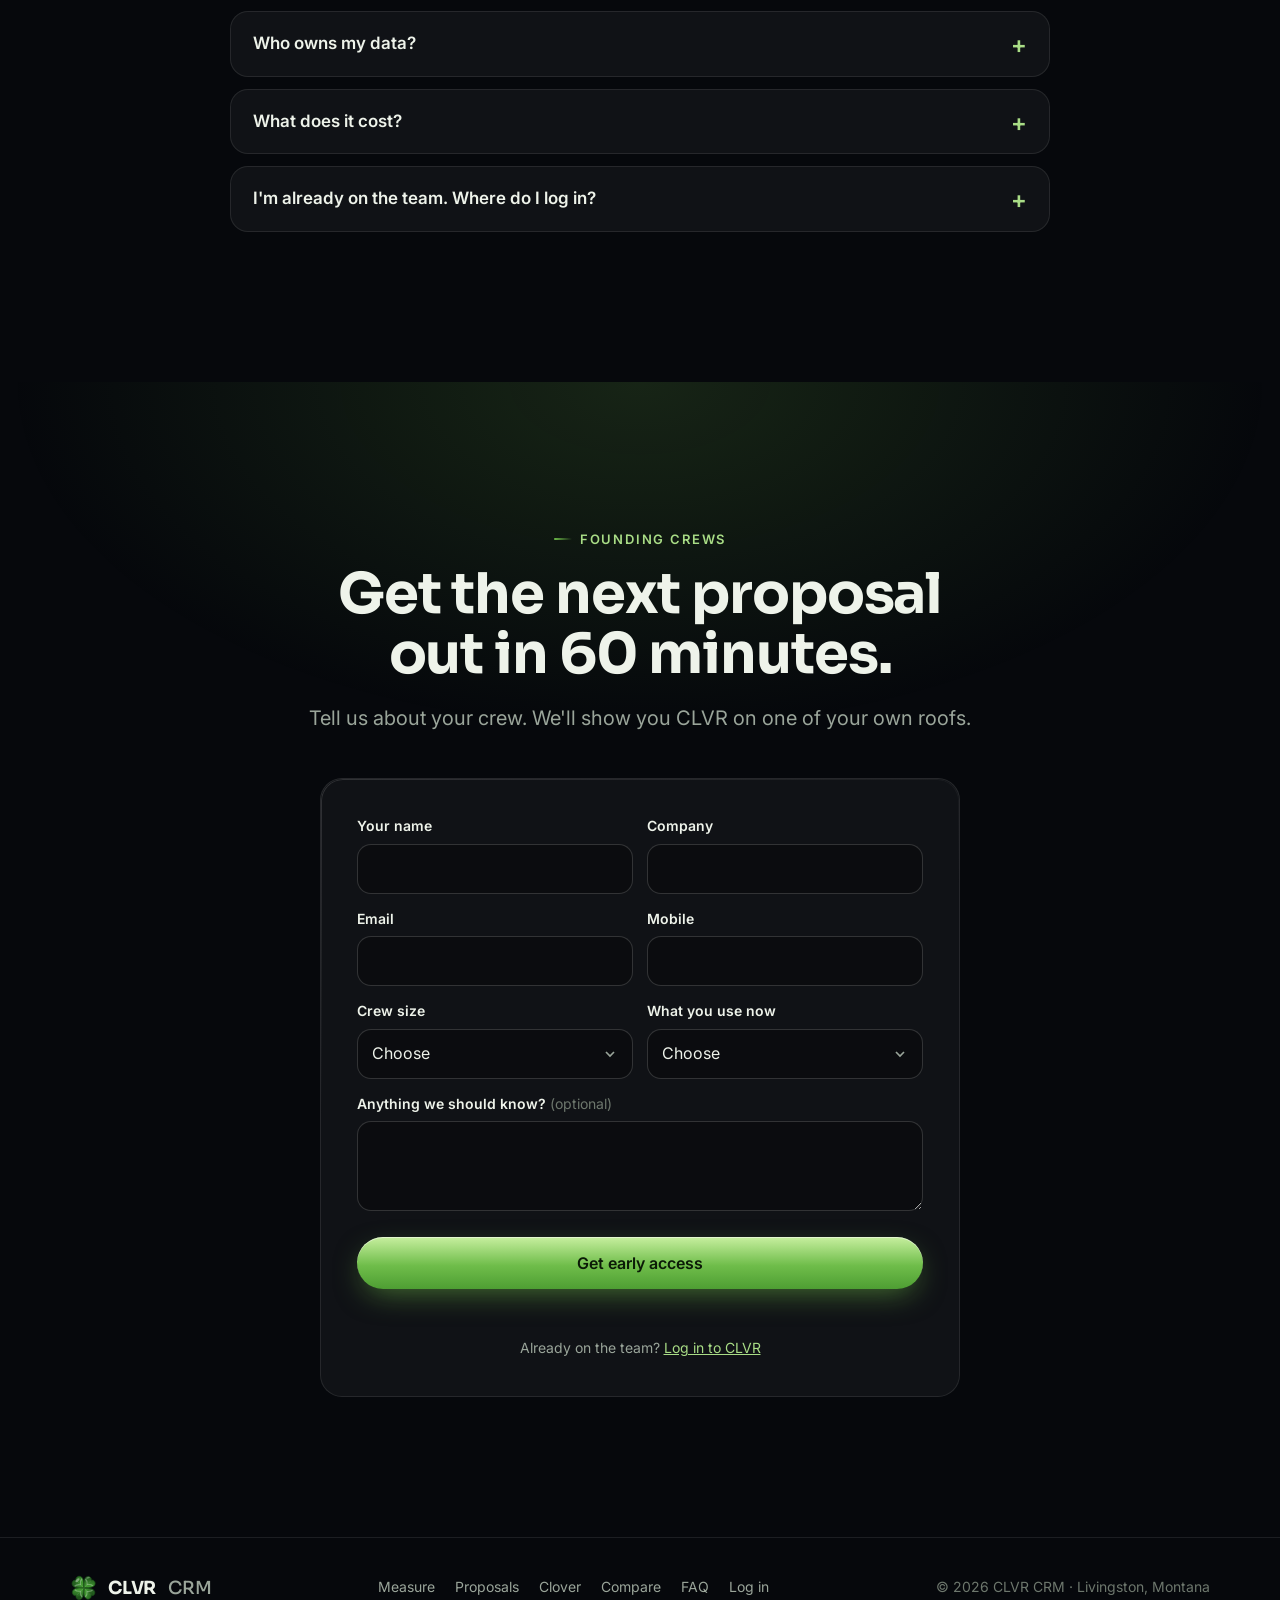
==== commit e5c451a8: "Hero film: 5 real app screens fly in with words animated over the scene Replaces the clover/ring can" ====
--- a/index.html
+++ b/index.html
@@ -24,7 +24,7 @@
 <link rel="preconnect" href="https://fonts.googleapis.com">
 <link rel="preconnect" href="https://fonts.gstatic.com" crossorigin>
 <link rel="stylesheet" href="https://fonts.googleapis.com/css2?family=Inter:wght@400;500;600;700&family=Sora:wght@500;600;700&display=swap">
-<link rel="stylesheet" href="css/site.css?v=3">
+<link rel="stylesheet" href="css/site.css?v=4">
 <script type="importmap">{"imports":{"three":"./vendor/three/three.module.min.js","three/addons/":"./vendor/three/addons/"}}</script>
 </head>
 <body>
@@ -45,7 +45,6 @@
 <main id="top">
 <!-- HERO: logo top-left → headline → CTA (the golden triangle), the living clover + clock ring on the right -->
 <section class="hero" aria-labelledby="h1">
-  <canvas id="gl" aria-hidden="true"></canvas>
   <div class="aura" aria-hidden="true"></div>
   <div class="wrap">
     <div class="txt">
@@ -59,26 +58,46 @@
       </div>
       <div class="micro rv d3"><span>Works on any phone</span><span>Your data stays yours</span><span>Built by roofers in Montana</span></div>
     </div>
-    <div class="stage" aria-hidden="true">
-      <img class="fallback" src="img/clvr.svg" alt="">
-    </div>
-    <!-- 5-BENEFIT REEL: auto-plays under the clover, tap a bar to jump, pauses on hover/focus -->
-    <div class="reel" id="reel" role="region" aria-roledescription="carousel" aria-label="Top 5 reasons roofers switch to CLVR">
-      <div class="reel-top"><span class="reel-k"><span id="reelN">1</span> of 5 &middot; why roofers switch</span>
-        <button class="reel-pp" id="reelPP" type="button" aria-label="Pause"><svg viewBox="0 0 24 24" aria-hidden="true"><path class="ps" d="M8 5v14M16 5v14"/><path class="pl" d="M7 5l12 7-12 7z"/></svg></button></div>
-      <div class="reel-view" aria-live="off">
-        <div class="slide on"><b class="big">$0</b><div><strong>Better roof report. No wait. No fees.</strong><a class="byr" href="https://useroofly.com" target="_blank" rel="noopener" data-cta="reel-roofly"><em>Powered by</em><svg viewBox="0 0 100 100" aria-hidden="true"><path d="M14 54 L50 22 L86 54" fill="none" stroke="currentColor" stroke-width="11"/><rect x="30" y="68" width="40" height="11" fill="currentColor"/></svg><b>Roofly</b><em>&middot; useroofly.com</em></a></div></div>
-        <div class="slide"><b class="big" id="heroClock">59:59</b><div><strong>Priced proposal in 60 minutes</strong><span>A clock on every job, so you beat the next roofer there.</span></div></div>
-        <div class="slide"><b class="big">1&nbsp;video</b><div><strong>Your walk-around becomes the report</strong><span>Film and talk through the roof. AI builds the priced options.</span></div></div>
-        <div class="slide"><b class="big"><img src="img/mark.svg" alt="" width="40" height="40"></b><div><strong>Clover, your AI sales coach</strong><span>Coaching, training and contests from a real closer's playbook.</span></div></div>
-        <div class="slide"><b class="big">1&nbsp;app</b><div><strong>Lead to signed to paid</strong><span>Follow-ups, e-sign and payments in one place. Your data stays yours.</span></div></div>
-      </div>
-      <div class="segs">
-        <button type="button" class="run" aria-label="1: Better roof report, no wait, no fees" aria-current="true"><i></i></button>
-        <button type="button" aria-label="2: 60-minute proposals"><i></i></button>
-        <button type="button" aria-label="3: Video walk-around report"><i></i></button>
-        <button type="button" aria-label="4: AI sales coach"><i></i></button>
-        <button type="button" aria-label="5: One app, lead to paid"><i></i></button>
+    <!-- FILM: 5 real app screens fly in, camera pushes in, words animate over the scene -->
+    <div class="film" id="film" role="region" aria-roledescription="carousel" aria-label="Top 5 reasons roofers switch to CLVR">
+      <div class="f-stage">
+        <div class="f-glow" aria-hidden="true"></div>
+        <div class="f-scene on" data-i="0">
+          <div class="f-phone"><div class="scr"><img src="shots/roofly-measure.webp" alt="Roofly roof report with traced edges, squares and pitch" style="--ox:50%;--oy:30%"><i class="tap" style="left:50%;top:30%"></i></div></div>
+          <div class="f-chip" style="--x:58%;--y:72%"><b>29.2 sq</b> 7/12 pitch</div>
+          <div class="f-words"><span class="f-k">01 &middot; Roof report</span><p class="f-h">Better roof report. <em>No wait. No fees.</em></p>
+            <a class="byr" href="https://useroofly.com" target="_blank" rel="noopener" data-cta="film-roofly"><span class="pw">Powered by</span><svg viewBox="0 0 100 100" aria-hidden="true"><path d="M14 54 L50 22 L86 54" fill="none" stroke="currentColor" stroke-width="11"/><rect x="30" y="68" width="40" height="11" fill="currentColor"/></svg><b>Roofly</b><span>&middot; useroofly.com</span></a></div>
+        </div>
+        <div class="f-scene" data-i="1">
+          <div class="f-phone"><div class="scr"><img src="shots/job-proposal.webp" alt="CLVR job with the 60-minute proposal clock and Send to client" loading="lazy" style="--ox:50%;--oy:55%"><i class="tap" style="left:50%;top:72%"></i></div></div>
+          <div class="f-chip red" style="--x:52%;--y:36%"><span class="dot"></span>Proposal due <b id="heroClock">59:59</b></div>
+          <div class="f-words"><span class="f-k">02 &middot; Proposal clock</span><p class="f-h">Proposal out <em>in 60 minutes.</em></p><span class="f-s">Before the next roofer even shows up.</span></div>
+        </div>
+        <div class="f-scene" data-i="2">
+          <div class="f-phone"><div class="scr"><img src="shots/proposal-page.webp" alt="Customer proposal with Good and Better priced options" loading="lazy" style="--ox:50%;--oy:62%"><i class="tap" style="left:50%;top:62%"></i></div></div>
+          <div class="f-chip" style="--x:54%;--y:46%"><b>Good &middot; Better &middot; Best</b></div>
+          <div class="f-words"><span class="f-k">03 &middot; Walk-around</span><p class="f-h">Film the roof. <em>Get priced options.</em></p><span class="f-s">AI turns your video into the report.</span></div>
+        </div>
+        <div class="f-scene" data-i="3">
+          <div class="f-phone"><div class="scr"><img src="shots/clover-chat.webp" alt="Clover AI coach answering how to close more deals" loading="lazy" style="--ox:50%;--oy:40%"><i class="tap" style="left:76%;top:37%"></i></div></div>
+          <div class="f-chip" style="--x:50%;--y:24%"><img src="img/mark.svg" alt="" width="18" height="18">&ldquo;How do I close more?&rdquo;</div>
+          <div class="f-words"><span class="f-k">04 &middot; AI sales coach</span><p class="f-h">Clover coaches <em>every rep.</em></p><span class="f-s">Training and contests built in.</span></div>
+        </div>
+        <div class="f-scene" data-i="4">
+          <div class="f-phone"><div class="scr"><img src="shots/proposal-sign.webp" alt="Homeowner signing and accepting the proposal" loading="lazy" style="--ox:50%;--oy:80%"><i class="tap" style="left:50%;top:95%"></i></div></div>
+          <div class="f-chip ok" style="--x:52%;--y:62%"><span class="dot"></span>Signed <b>$18,610</b></div>
+          <div class="f-words"><span class="f-k">05 &middot; Signed &amp; paid</span><p class="f-h">Signed on the spot. <em>Paid in one app.</em></p><span class="f-s">Your data stays yours.</span></div>
+        </div>
+      </div>
+      <div class="f-bar">
+        <div class="segs">
+          <button type="button" class="run" aria-label="1: Better roof report, no wait, no fees" aria-current="true"><i></i></button>
+          <button type="button" aria-label="2: Proposal out in 60 minutes"><i></i></button>
+          <button type="button" aria-label="3: Film the roof, get priced options"><i></i></button>
+          <button type="button" aria-label="4: Clover AI sales coach"><i></i></button>
+          <button type="button" aria-label="5: Signed and paid in one app"><i></i></button>
+        </div>
+        <button class="reel-pp" id="reelPP" type="button" aria-label="Pause"><svg viewBox="0 0 24 24" aria-hidden="true"><path class="ps" d="M8 5v14M16 5v14"/><path class="pl" d="M7 5l12 7-12 7z"/></svg></button>
       </div>
     </div>
   </div>
@@ -385,7 +404,6 @@
 <div class="mbar" id="mbar"><a class="btn g" href="/login/">Log in</a><a class="btn p" href="#start" data-cta="sticky">Get early access</a></div>
 <div class="toast" id="toast" role="status"></div>
 
-<script src="js/site.js?v=2" defer></script>
-<script type="module" src="js/hero.js?v=1"></script>
+<script src="js/site.js?v=3" defer></script>
 </body>
 </html>
--- a/css/site.css
+++ b/css/site.css
@@ -332,50 +332,90 @@
 @media (max-width:860px){.strip{display:flex;overflow-x:auto;scroll-snap-type:x mandatory;margin-inline:calc(-1*var(--pad));padding:0 var(--pad) 10px;gap:16px;-webkit-overflow-scrolling:touch}.strip figure{flex:0 0 62%;scroll-snap-align:center}}
 @media (max-width:560px){.inapp .phone{width:44vw;border-radius:30px;padding:6px}.inapp .phone .scr{border-radius:25px}.inapp .phone::after{top:12px;height:16px}.inapp{gap:12px}}
 
-/* ===== 5-benefit reel (hero) ===== */
-.reel{position:relative;z-index:3;padding:12px 14px 4px;border-radius:18px;background:rgba(10,14,20,.72);border:1px solid var(--line2);backdrop-filter:blur(14px);-webkit-backdrop-filter:blur(14px);box-shadow:0 30px 60px -30px rgba(0,0,0,.9),0 0 0 1px rgba(111,189,74,.08) inset}
-.reel-top{display:flex;align-items:center;justify-content:space-between;gap:10px}
-.reel-k{font:600 11px/1 var(--body);letter-spacing:.12em;text-transform:uppercase;color:var(--leaf-hi)}
-.reel-pp{width:32px;height:32px;border-radius:50%;border:1px solid var(--line2);background:transparent;color:var(--muted);display:grid;place-items:center;cursor:pointer;flex:none}
-.reel-pp svg{width:14px;height:14px;fill:none;stroke:currentColor;stroke-width:2.6;stroke-linecap:round;stroke-linejoin:round}
-.reel-pp .pl{display:none;fill:currentColor;stroke:none}.reel.paused .reel-pp .pl{display:block}.reel.paused .reel-pp .ps{display:none}
-.reel-view{position:relative;height:78px;margin-top:6px;overflow:hidden}
-.slide{position:absolute;inset:0;display:flex;align-items:center;gap:14px;opacity:0;transform:translateY(18px);transition:opacity .5s ease,transform .6s cubic-bezier(.2,.8,.2,1);pointer-events:none}
-.slide.on{opacity:1;transform:none}
-.slide.out{opacity:0;transform:translateY(-18px)}
-.slide .big{flex:none;min-width:92px;font:700 32px/1 var(--display);font-variant-numeric:tabular-nums;white-space:nowrap;background:linear-gradient(120deg,var(--leaf-hi),var(--mint));-webkit-background-clip:text;background-clip:text;color:transparent}
-.slide .big img{display:block;width:40px;height:40px}
-.slide.on .big{animation:pop .7s cubic-bezier(.2,1.4,.4,1)}
-@keyframes pop{0%{transform:scale(.6);opacity:0}100%{transform:none;opacity:1}}
-.slide strong{display:block;font:600 16px/1.25 var(--display);color:var(--ink)}
-.slide span{display:block;margin-top:3px;font-size:13.5px;line-height:1.35;color:var(--muted)}
-.segs{display:grid;grid-template-columns:repeat(5,1fr);gap:6px;margin-top:4px}
+/* ===== HERO FILM: 5 app screens with words over the scene =====
+   z ladder inside .film: glow 0 < phone 1 < chip 2 < words 3 < bar 4 */
+.film{position:relative;width:100%;max-width:600px;justify-self:end}
+.f-stage{position:relative;aspect-ratio:1/1.06;perspective:1400px;overflow:visible}
+.f-glow{position:absolute;right:-6%;top:6%;width:70%;aspect-ratio:1;border-radius:50%;background:radial-gradient(closest-side,rgba(111,189,74,.32),rgba(126,232,180,.08) 55%,transparent 72%);z-index:0;pointer-events:none;animation:glow 5s ease-in-out infinite}
+@keyframes glow{50%{transform:scale(1.08);opacity:.8}}
+.f-scene{position:absolute;inset:0;visibility:hidden;pointer-events:none}
+.f-scene.on{visibility:visible}
+.f-scene.out{visibility:visible}
+/* phone */
+.f-phone{position:absolute;right:3%;top:2%;width:45%;z-index:1;padding:7px;border-radius:38px;background:linear-gradient(150deg,#2a3430,#0b0f0d 40%,#1b2320);box-shadow:0 60px 90px -40px rgba(0,0,0,.95),0 0 0 1px rgba(255,255,255,.12) inset,0 0 60px -10px rgba(111,189,74,.35);transform-style:preserve-3d;transform:rotateY(-16deg) rotateX(5deg) rotateZ(1.5deg);opacity:0}
+.f-phone .scr{position:relative;border-radius:31px;overflow:hidden;aspect-ratio:1179/2556;background:#0a0e14}
+.f-phone .scr::after{content:'';position:absolute;inset:0;background:linear-gradient(115deg,rgba(255,255,255,.14),transparent 32%);pointer-events:none}
+.f-phone img{display:block;width:100%;height:100%;object-fit:cover;transform-origin:var(--ox,50%) var(--oy,40%)}
+.f-scene.on .f-phone{animation:flyIn .9s .28s cubic-bezier(.16,1,.3,1) both}
+.f-scene.on .f-phone img{animation:push 5.2s .5s ease-in-out both}
+.f-scene.out .f-phone{animation:flyOut .32s ease-in both}
+@keyframes flyIn{0%{opacity:0;transform:translate3d(38%,6%,-260px) rotateY(-48deg) rotateX(10deg) rotateZ(6deg)}100%{opacity:1;transform:rotateY(-16deg) rotateX(5deg) rotateZ(1.5deg)}}
+@keyframes flyOut{0%{opacity:1;transform:rotateY(-16deg) rotateX(5deg) rotateZ(1.5deg)}100%{opacity:0;transform:translate3d(-24%,-2%,-200px) rotateY(10deg) scale(.86)}}
+@keyframes push{0%{transform:scale(1)}100%{transform:scale(1.16)}}
+/* tap ripple on the key button */
+.tap{position:absolute;width:34px;height:34px;margin:-17px 0 0 -17px;border-radius:50%;background:rgba(255,255,255,.35);box-shadow:0 0 0 2px rgba(255,255,255,.8);opacity:0;pointer-events:none}
+.f-scene.on .tap{animation:tap 1.3s 2.6s ease-out both}
+@keyframes tap{0%{opacity:0;transform:scale(.4)}20%{opacity:1;transform:scale(.8)}100%{opacity:0;transform:scale(2.6)}}
+/* callout chip */
+.f-chip{position:absolute;right:-3%;bottom:15%;z-index:2;display:flex;align-items:center;gap:8px;padding:9px 13px;border-radius:14px;background:rgba(10,14,20,.78);border:1px solid var(--line2);backdrop-filter:blur(12px);-webkit-backdrop-filter:blur(12px);box-shadow:0 20px 40px -18px rgba(0,0,0,.9);font-size:13.5px;color:var(--ink);white-space:nowrap;opacity:0}
+.f-chip b{font:700 16px/1 var(--display);font-variant-numeric:tabular-nums}
+.f-chip .dot{width:9px;height:9px;border-radius:50%;background:var(--leaf);box-shadow:0 0 10px var(--leaf)}
+.f-chip.red .dot{background:var(--red);box-shadow:0 0 10px var(--red)}
+.f-chip.ok .dot{background:var(--mint);box-shadow:0 0 10px var(--mint)}
+.f-chip img{display:block}
+.f-scene.on .f-chip{animation:chip .6s 1.5s cubic-bezier(.2,1.5,.4,1) both}
+.f-scene.out .f-chip{opacity:0}
+@keyframes chip{0%{opacity:0;transform:translateY(10px) scale(.7)}100%{opacity:1;transform:none}}
+/* words over the scene */
+.f-words{position:absolute;left:0;top:16%;width:64%;z-index:3}
+.f-words::before{content:'';position:absolute;inset:-30% -20% -30% -30%;background:radial-gradient(closest-side,rgba(6,8,12,.82),rgba(6,8,12,.5) 60%,transparent);z-index:-1;pointer-events:none}
+.f-k{display:block;font:600 11.5px/1 var(--body);letter-spacing:.14em;text-transform:uppercase;color:var(--leaf-hi);opacity:0}
+.f-h{margin:12px 0 0;font:700 clamp(30px,4.1vw,52px)/1.02 var(--display);letter-spacing:-.02em;color:var(--ink)}
+.f-h em{display:block;font-style:normal;padding-bottom:.06em}
+.f-h em .w{background:linear-gradient(110deg,var(--leaf-hi),var(--mint));-webkit-background-clip:text;background-clip:text;color:transparent;-webkit-text-fill-color:transparent}
+.f-h .w{display:inline-block;opacity:0;will-change:transform,filter}
+.f-s{display:block;margin-top:12px;font-size:15px;line-height:1.4;color:var(--muted);opacity:0}
+.f-words .byr{display:inline-flex;align-items:center;gap:6px;min-height:28px;margin-top:10px;font-size:13px;color:var(--muted);text-decoration:none;white-space:nowrap;opacity:0}
+.f-words .byr svg{width:15px;height:15px;color:var(--leaf-hi)}
+.f-words .byr b{color:var(--ink);font-weight:600}
+.f-words .byr:hover{color:var(--ink)}
+.f-scene.on .byr{pointer-events:auto}
+.f-scene.on .f-k{animation:fadeUp .5s .35s both}
+.f-scene.on .f-h .w{animation:wordIn .7s calc(.45s + var(--d) * .07s) cubic-bezier(.2,.9,.3,1) both}
+.f-scene.on .f-s,.f-scene.on .byr{animation:fadeUp .6s 1.25s both}
+.f-scene.out .f-words{opacity:0;transform:translateY(-14px);transition:opacity .28s,transform .28s}
+@keyframes wordIn{0%{opacity:0;transform:translateY(26px) rotate(3deg);filter:blur(10px)}100%{opacity:1;transform:none;filter:none}}
+@keyframes fadeUp{0%{opacity:0;transform:translateY(10px)}100%{opacity:1;transform:none}}
+/* progress bar */
+.f-bar{position:relative;z-index:4;display:flex;align-items:center;gap:12px;margin-top:6px}
+.f-bar .segs{flex:1;display:grid;grid-template-columns:repeat(5,1fr);gap:6px}
 .segs button{height:28px;padding:0;border:0;background:none;cursor:pointer;display:flex;align-items:center}
-.segs i{position:relative;display:block;width:100%;height:4px;border-radius:4px;background:rgba(255,255,255,.12);overflow:hidden}
+.segs i{position:relative;display:block;width:100%;height:4px;border-radius:4px;background:rgba(255,255,255,.13);overflow:hidden}
 .segs i::after{content:'';position:absolute;inset:0;background:linear-gradient(90deg,var(--leaf),var(--mint));transform:scaleX(0);transform-origin:left}
 .segs .done i::after{transform:scaleX(1)}
-.segs .run i::after{animation:fill 4.2s linear forwards}
-.reel.paused .segs .run i::after{animation-play-state:paused}
+.segs .run i::after{animation:fill 5.2s linear forwards}
+.film.paused .segs .run i::after,.film.held .segs .run i::after,.film.offscreen .segs .run i::after{animation-play-state:paused}
 @keyframes fill{to{transform:scaleX(1)}}
-@media (prefers-reduced-motion:reduce){.slide,.slide.out{transform:none}.slide.on .big{animation:none}.segs .run i::after{animation-duration:7s}}
-@media (min-width:861px){
-  .hero .txt{grid-column:1;grid-row:1}
-  .stage{grid-column:2;grid-row:1}
-  .reel{grid-column:2;grid-row:1;align-self:end;justify-self:end;width:min(440px,90%);margin:0 4% -2% 0}
+.reel-pp{width:32px;height:32px;border-radius:50%;border:1px solid var(--line2);background:rgba(10,14,20,.6);color:var(--muted);display:grid;place-items:center;cursor:pointer;flex:none}
+.reel-pp svg{width:14px;height:14px;fill:none;stroke:currentColor;stroke-width:2.6;stroke-linecap:round;stroke-linejoin:round}
+.reel-pp .pl{display:none;fill:currentColor;stroke:none}.film.paused .reel-pp .pl{display:block}.film.paused .reel-pp .ps{display:none}
+@media (prefers-reduced-motion:reduce){
+  .f-scene.on .f-phone{animation:fade .5s .3s both;transform:rotateY(-16deg) rotateX(5deg) rotateZ(1.5deg)}
+  .f-scene.on .f-phone img,.f-scene.on .tap,.f-glow{animation:none}
+  .f-scene.on .f-h .w,.f-scene.on .f-k,.f-scene.on .f-s,.f-scene.on .byr,.f-scene.on .f-chip{animation:fade .5s .4s both}
+  .segs .run i::after{animation-duration:8s}
 }
+@keyframes fade{from{opacity:0}to{opacity:1}}
 @media (max-width:860px){
-  .stage{max-width:210px;width:56%;margin:-18px 0 -6px}
-  .reel{order:-1;margin:0 0 20px}
-  .reel-view{height:84px}
-  .slide{gap:12px}.slide .big{min-width:74px;font-size:26px}.slide .big img{width:34px;height:34px}
-  .slide strong{font-size:15px}.slide span{font-size:13px}
+  .film{order:-1;max-width:none;margin:-6px 0 18px}
+  .f-stage{aspect-ratio:1/1.02}
+  .f-phone{width:46%;padding:5px;border-radius:28px}.f-phone .scr{border-radius:24px}
+  .f-words{top:12%;width:66%}
+  .f-h{font-size:clamp(26px,7.8vw,38px)}
+  .f-s{font-size:13.5px;margin-top:8px}
+  .f-k{font-size:10.5px}
+  .f-chip{font-size:12px;padding:7px 10px;gap:6px;border-radius:12px}.f-chip b{font-size:14px}
+  .f-words .byr{font-size:12px}
 }
-.reel.offscreen .segs .run i::after{animation-play-state:paused}
-
-.slide .byr{display:inline-flex;align-items:center;gap:5px;white-space:nowrap;min-height:26px;margin-top:2px;font-size:12px;color:var(--muted);text-decoration:none}
-.slide .byr svg{width:14px;height:14px;color:var(--leaf-hi)}
-.slide .byr b{color:var(--ink);font-weight:600}
-.slide .byr:hover{color:var(--ink)}
-.slide.on .byr{pointer-events:auto}
-.slide .byr em{font-style:normal}
-@media (max-width:400px){.slide .byr em:first-child{display:none}}
+@media (max-width:400px){.f-words .byr .pw{display:none}}
+@media (max-width:860px){.f-chip{right:-1%;bottom:10%}.f-words{width:58%}}
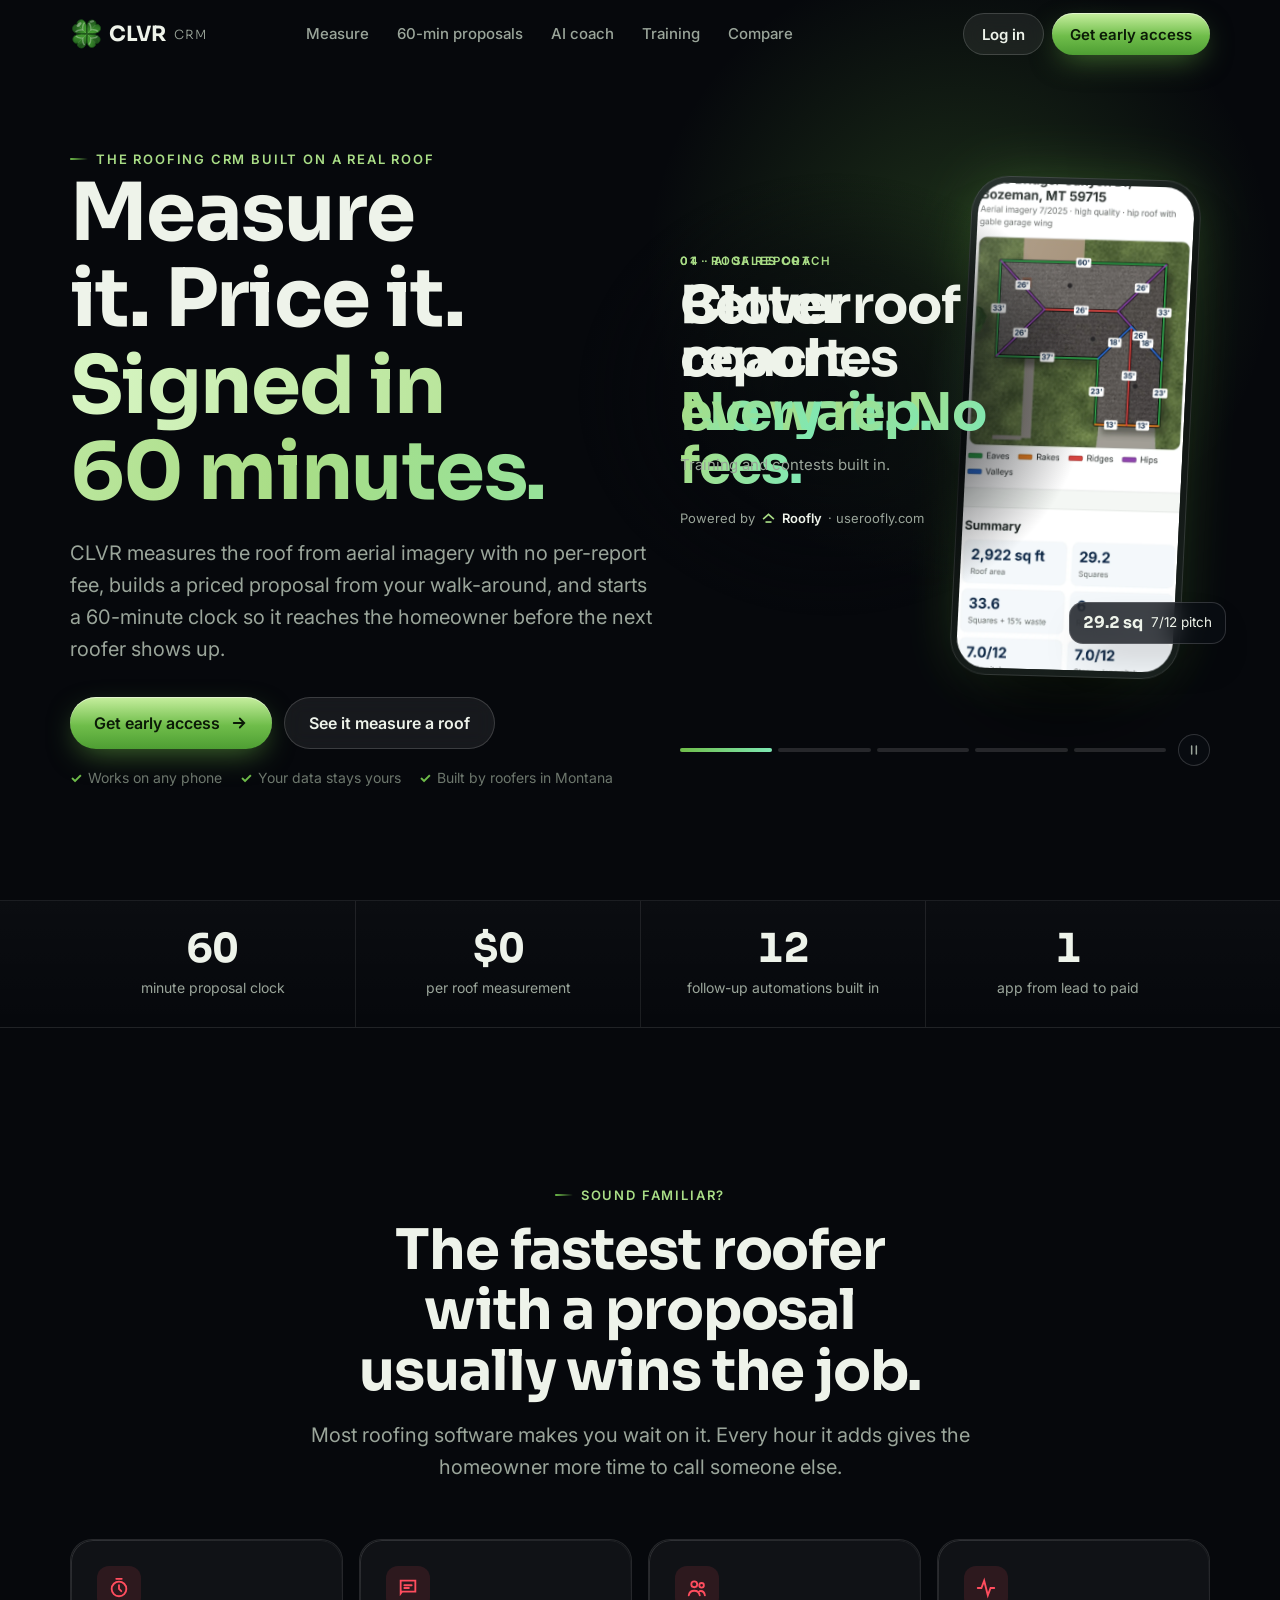
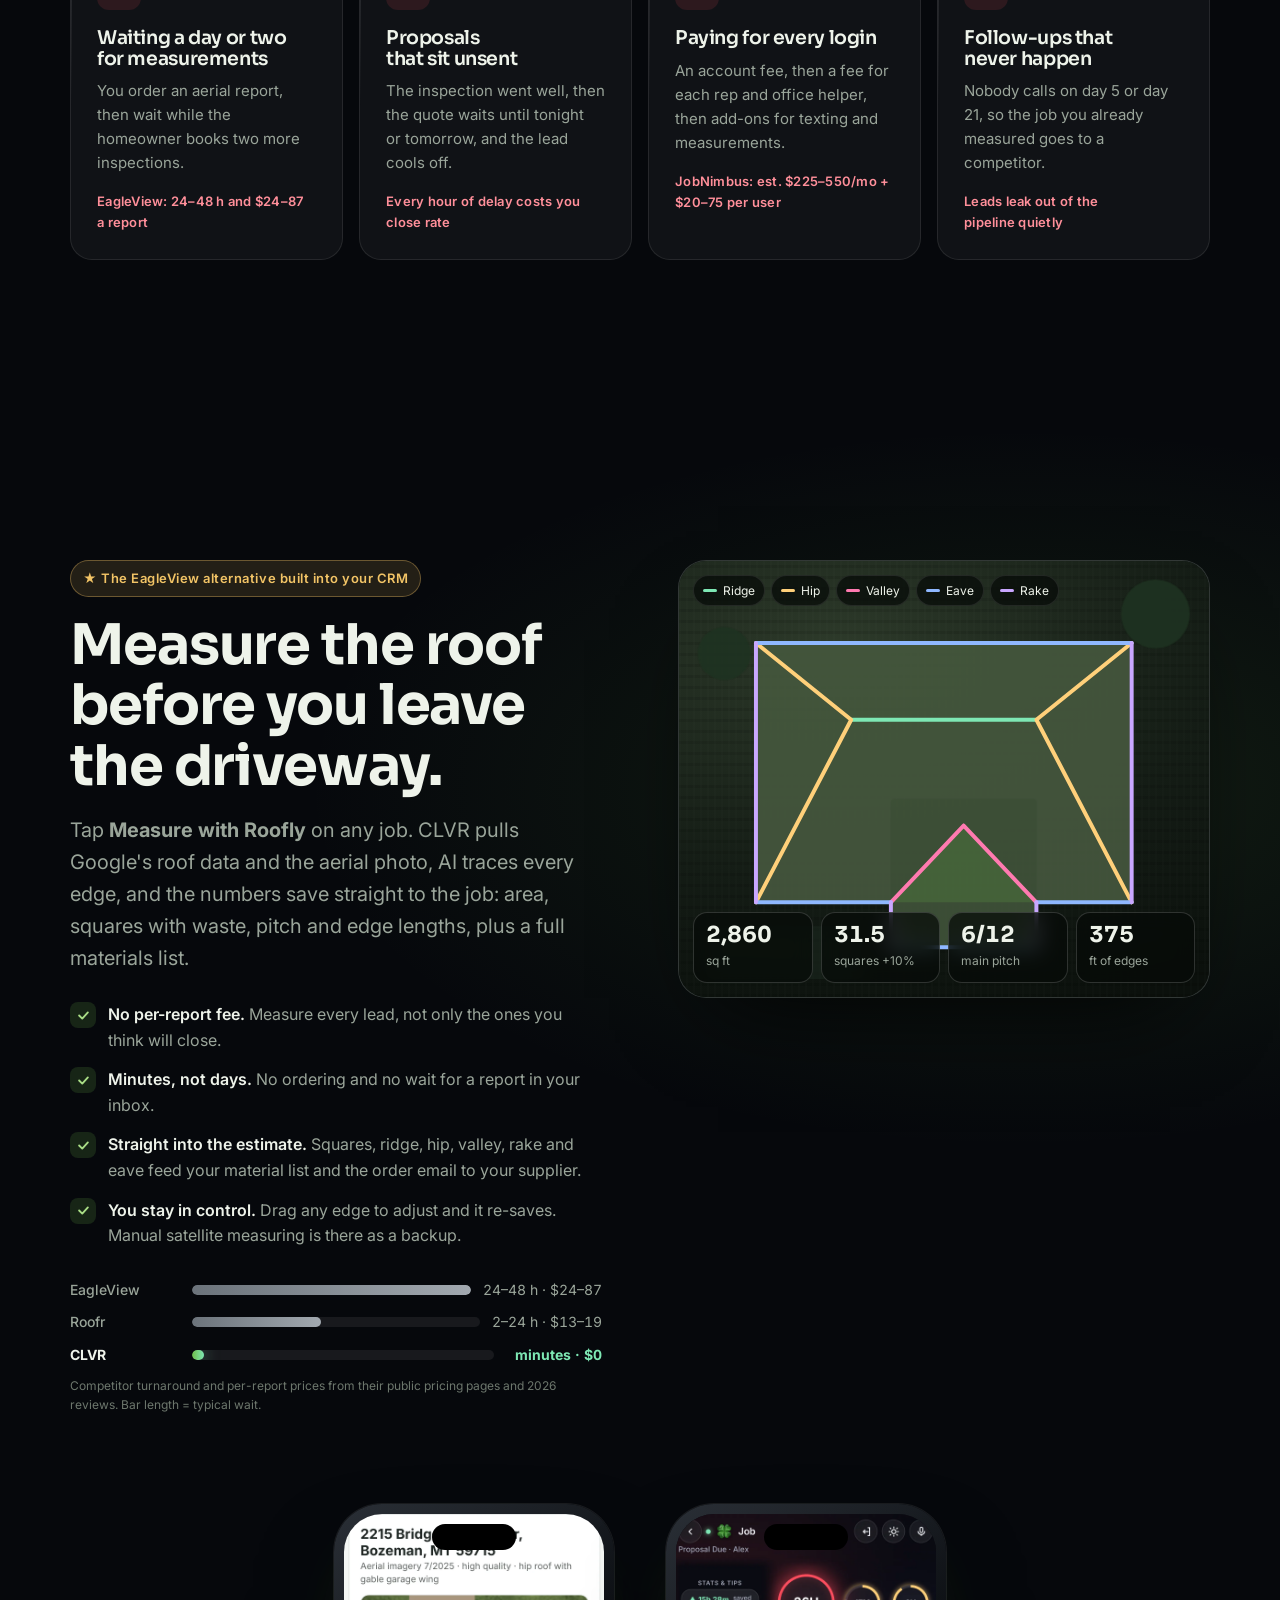
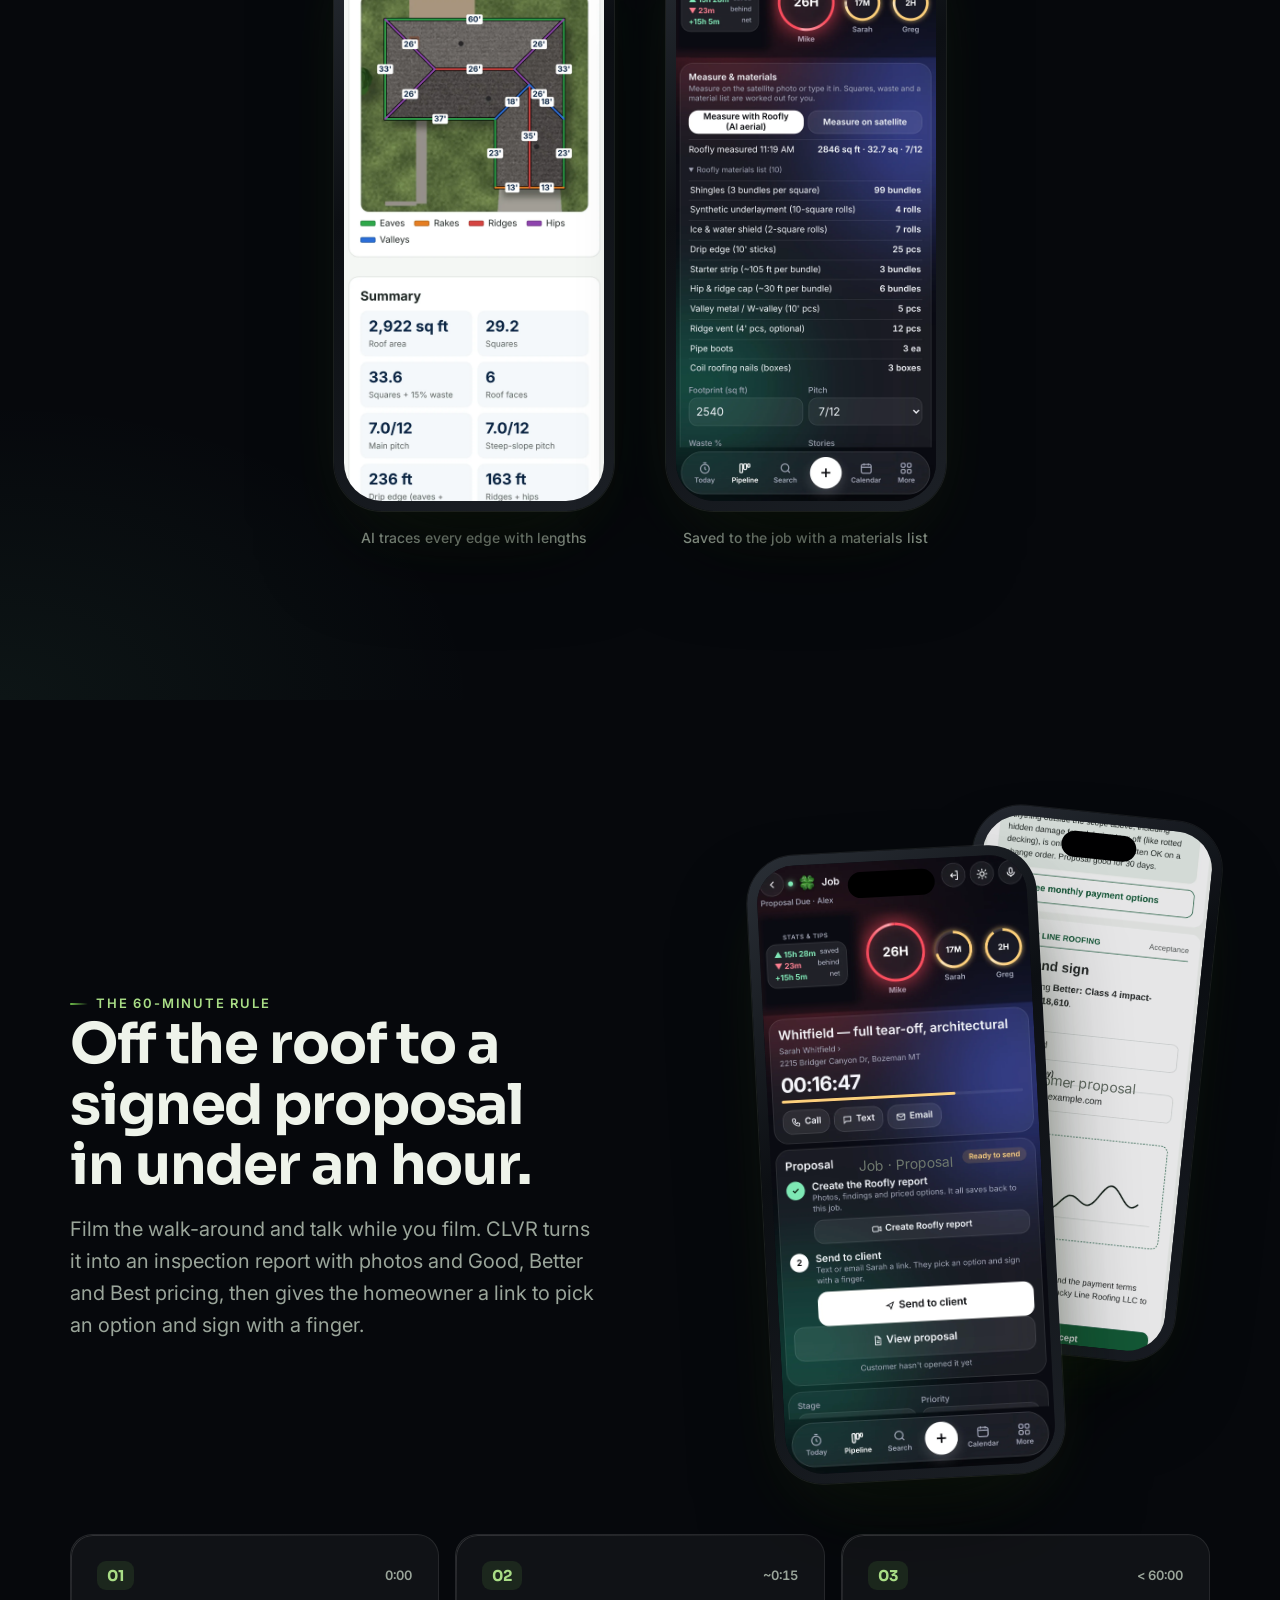
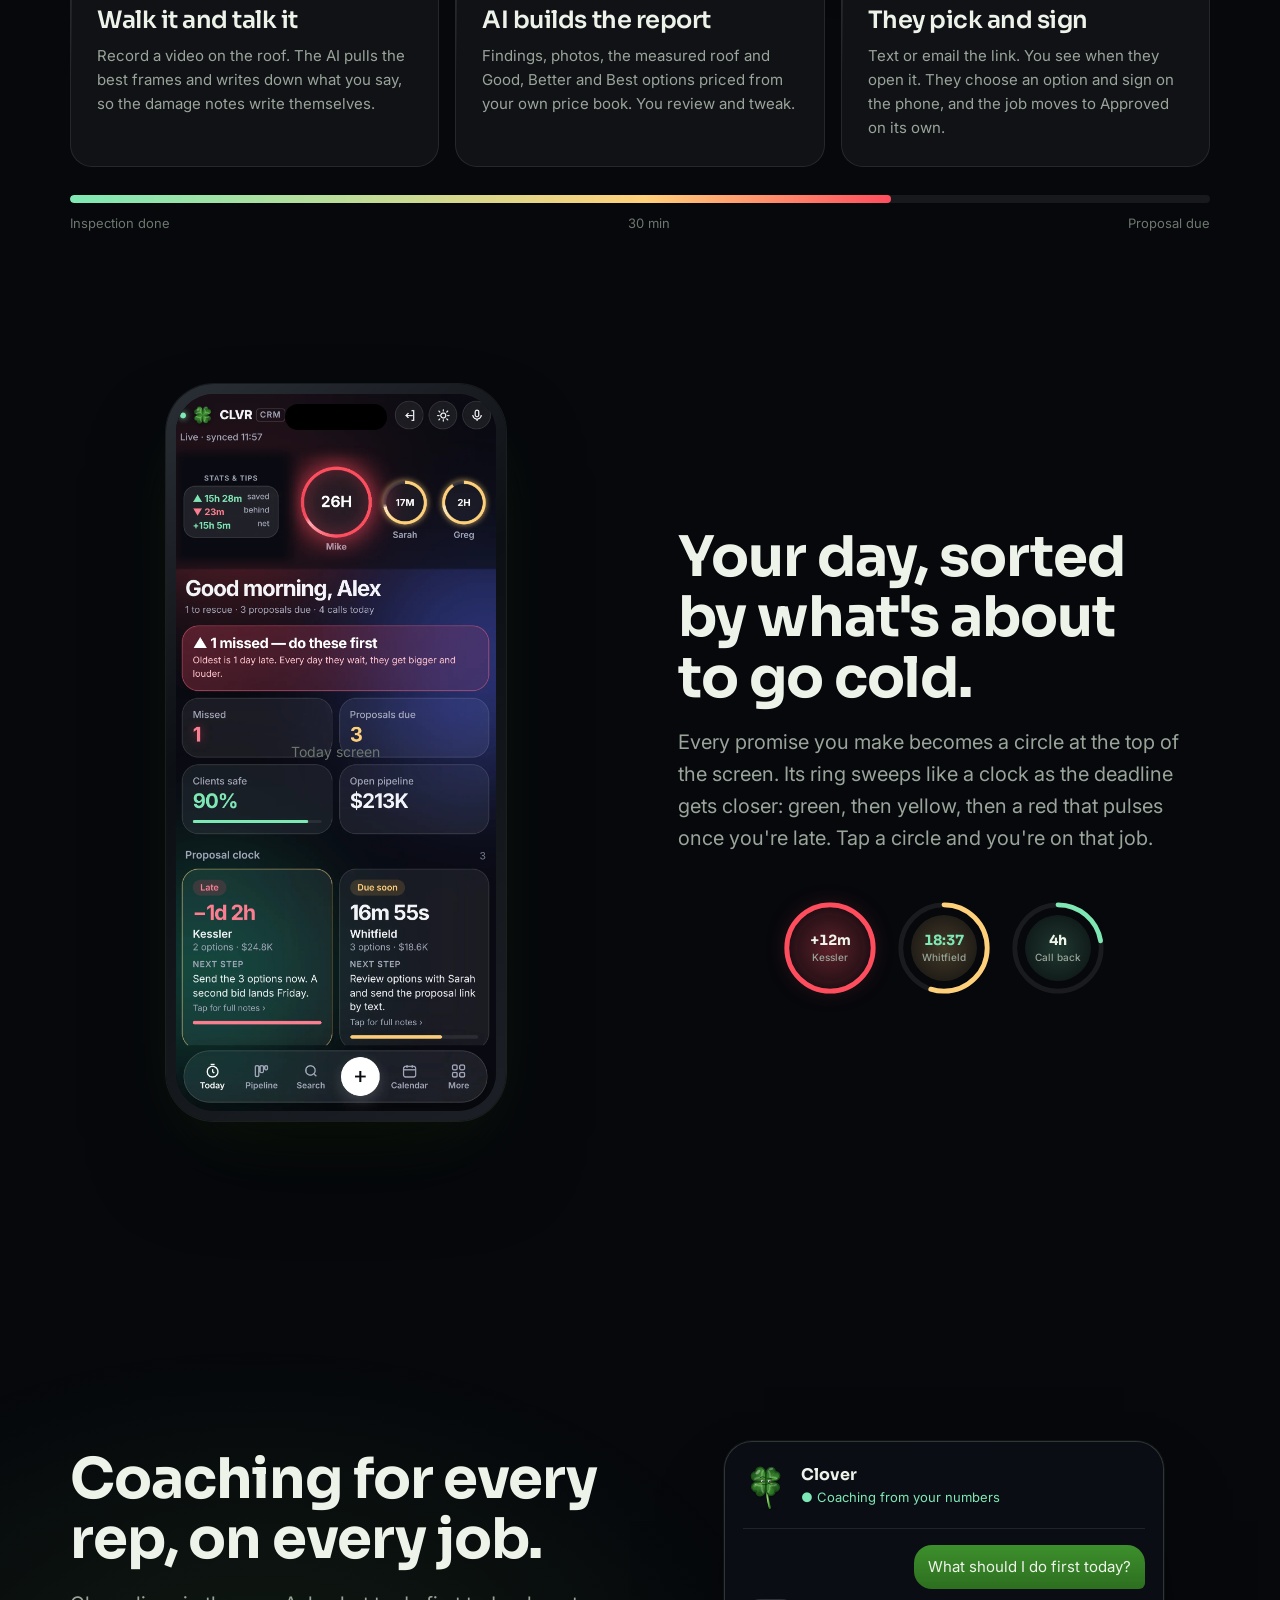
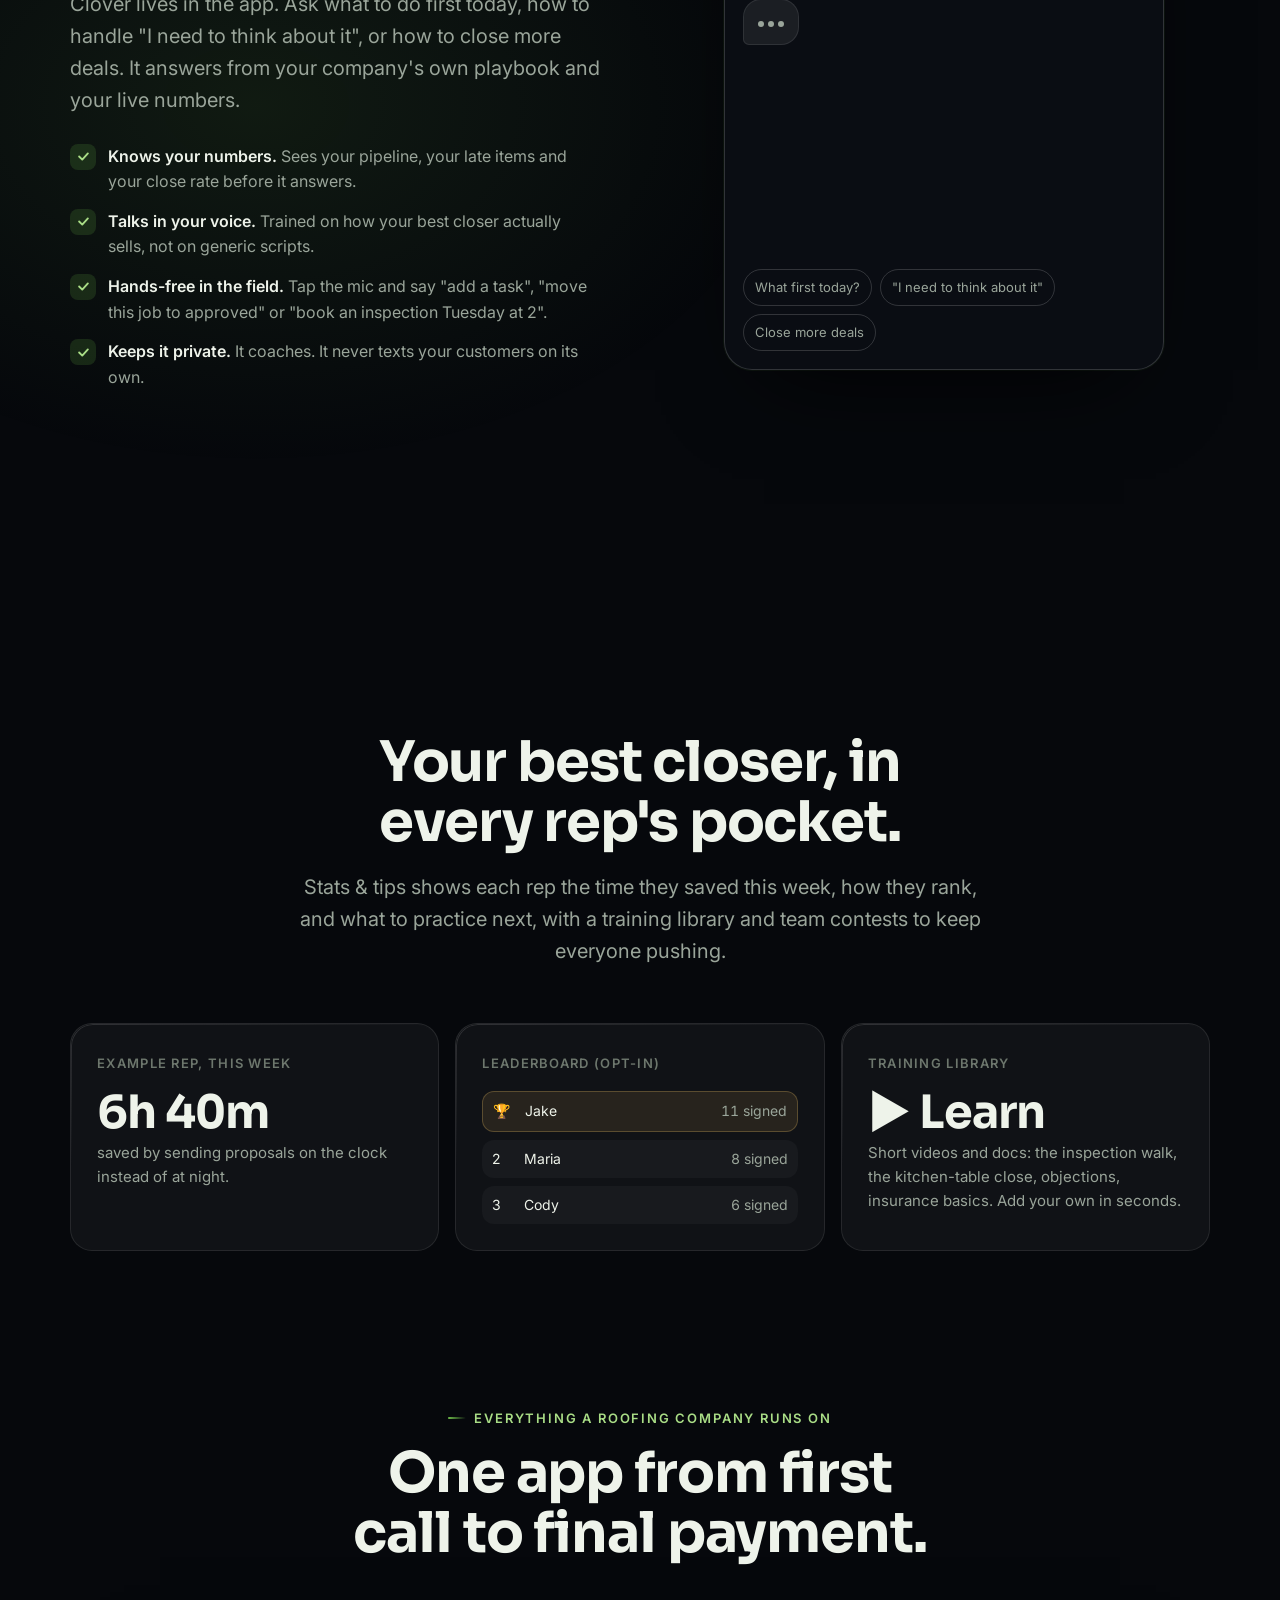
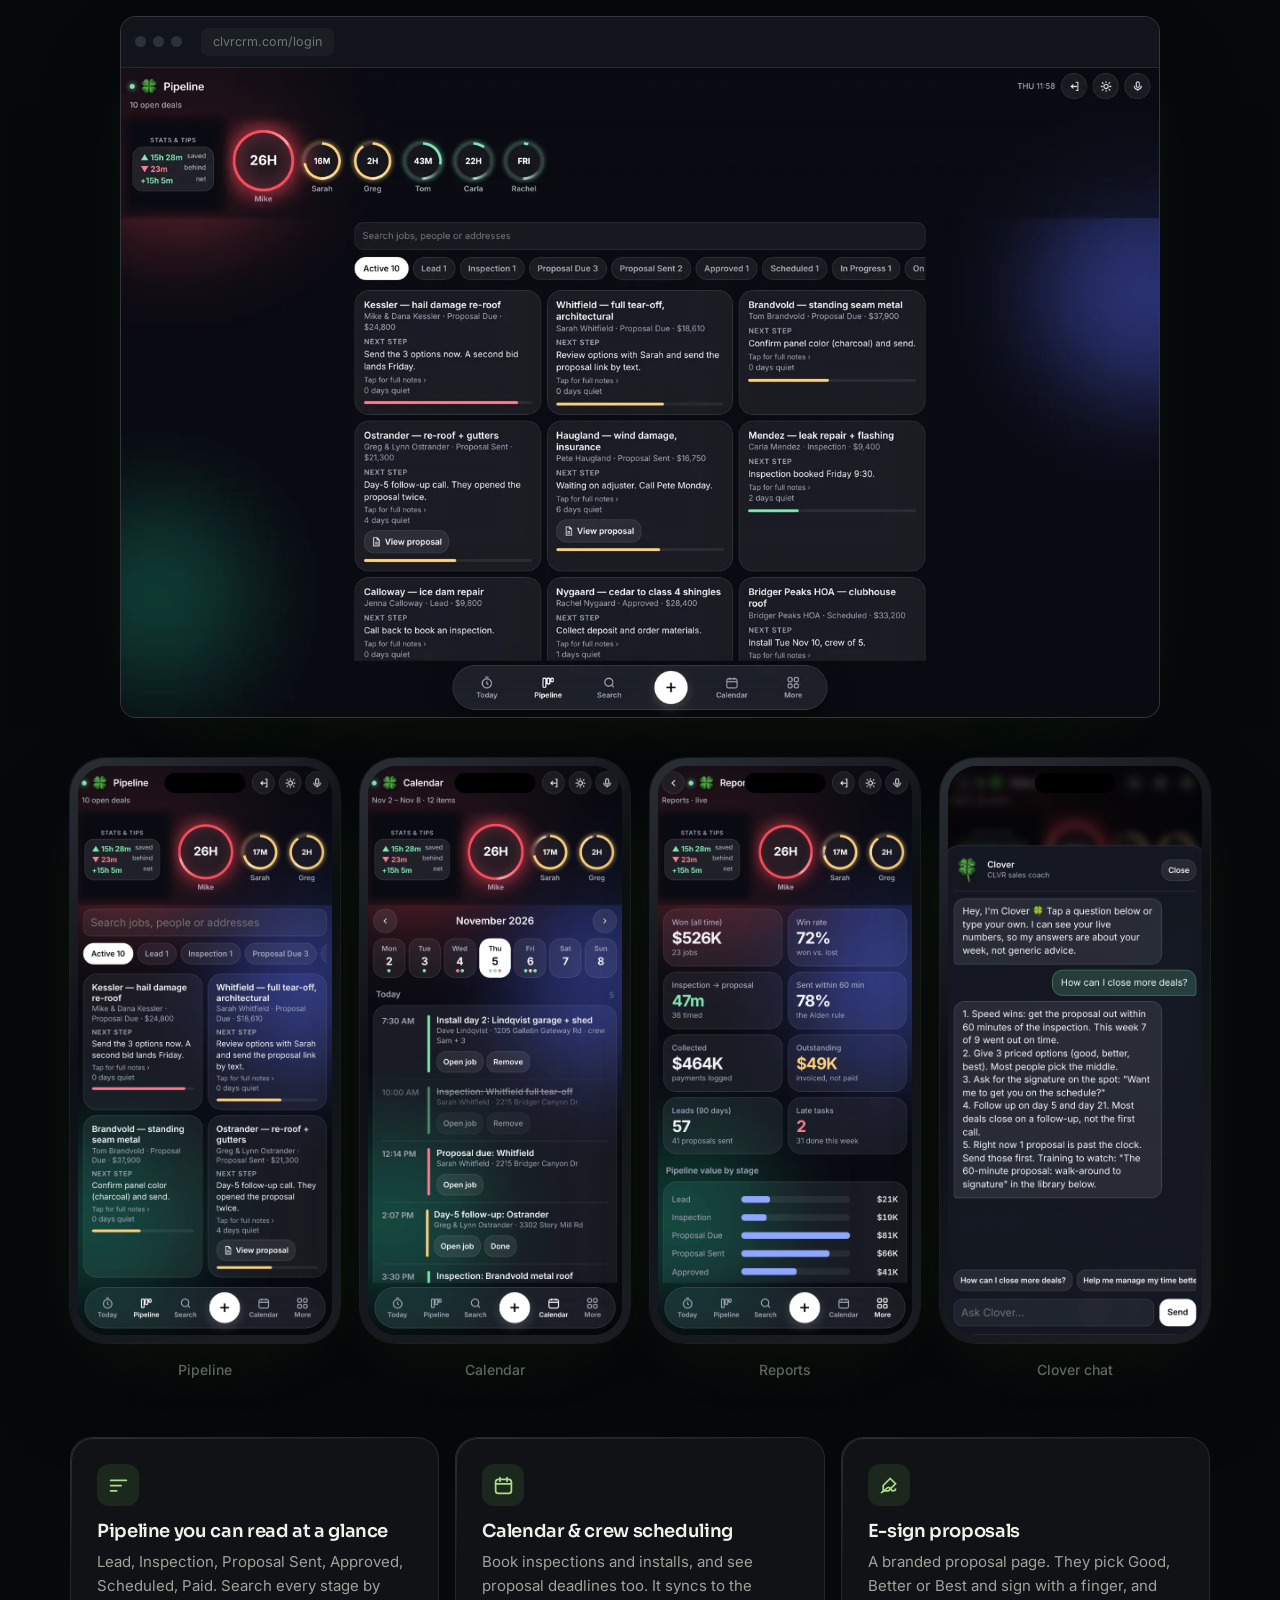
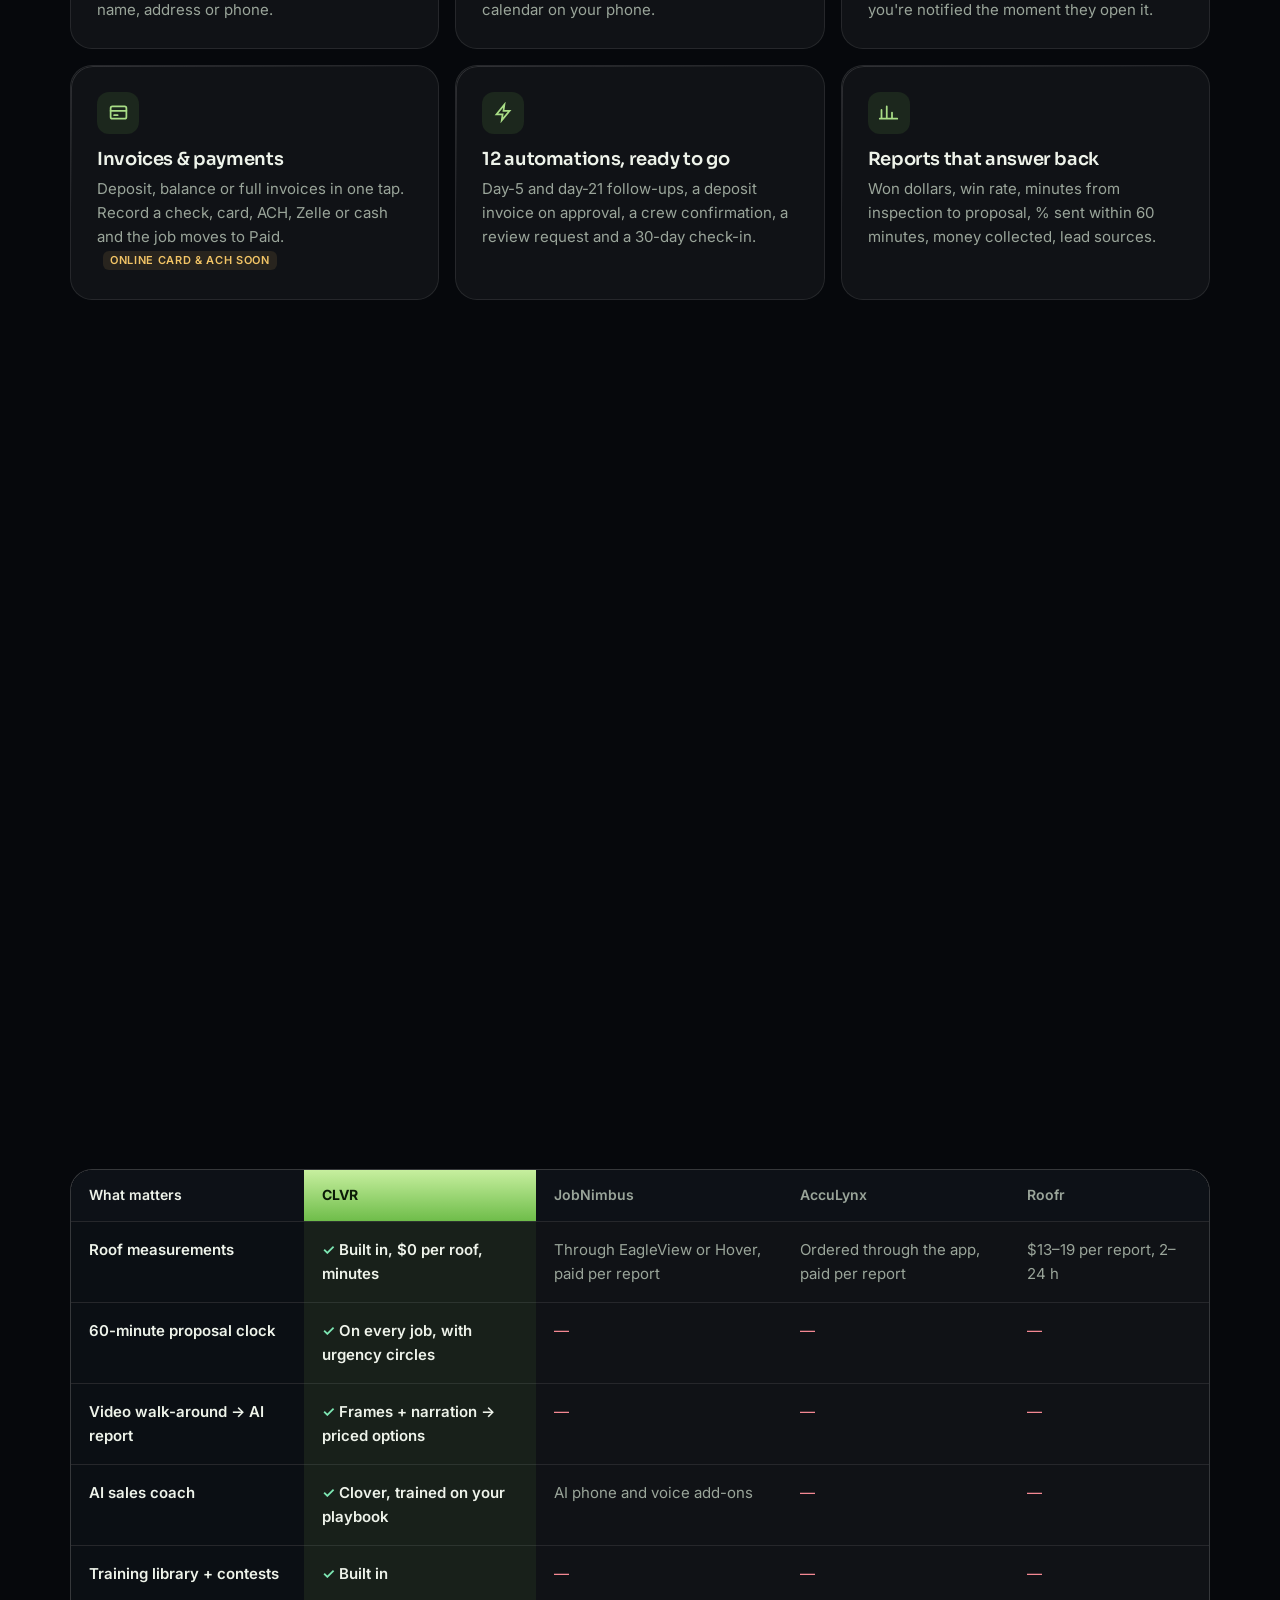
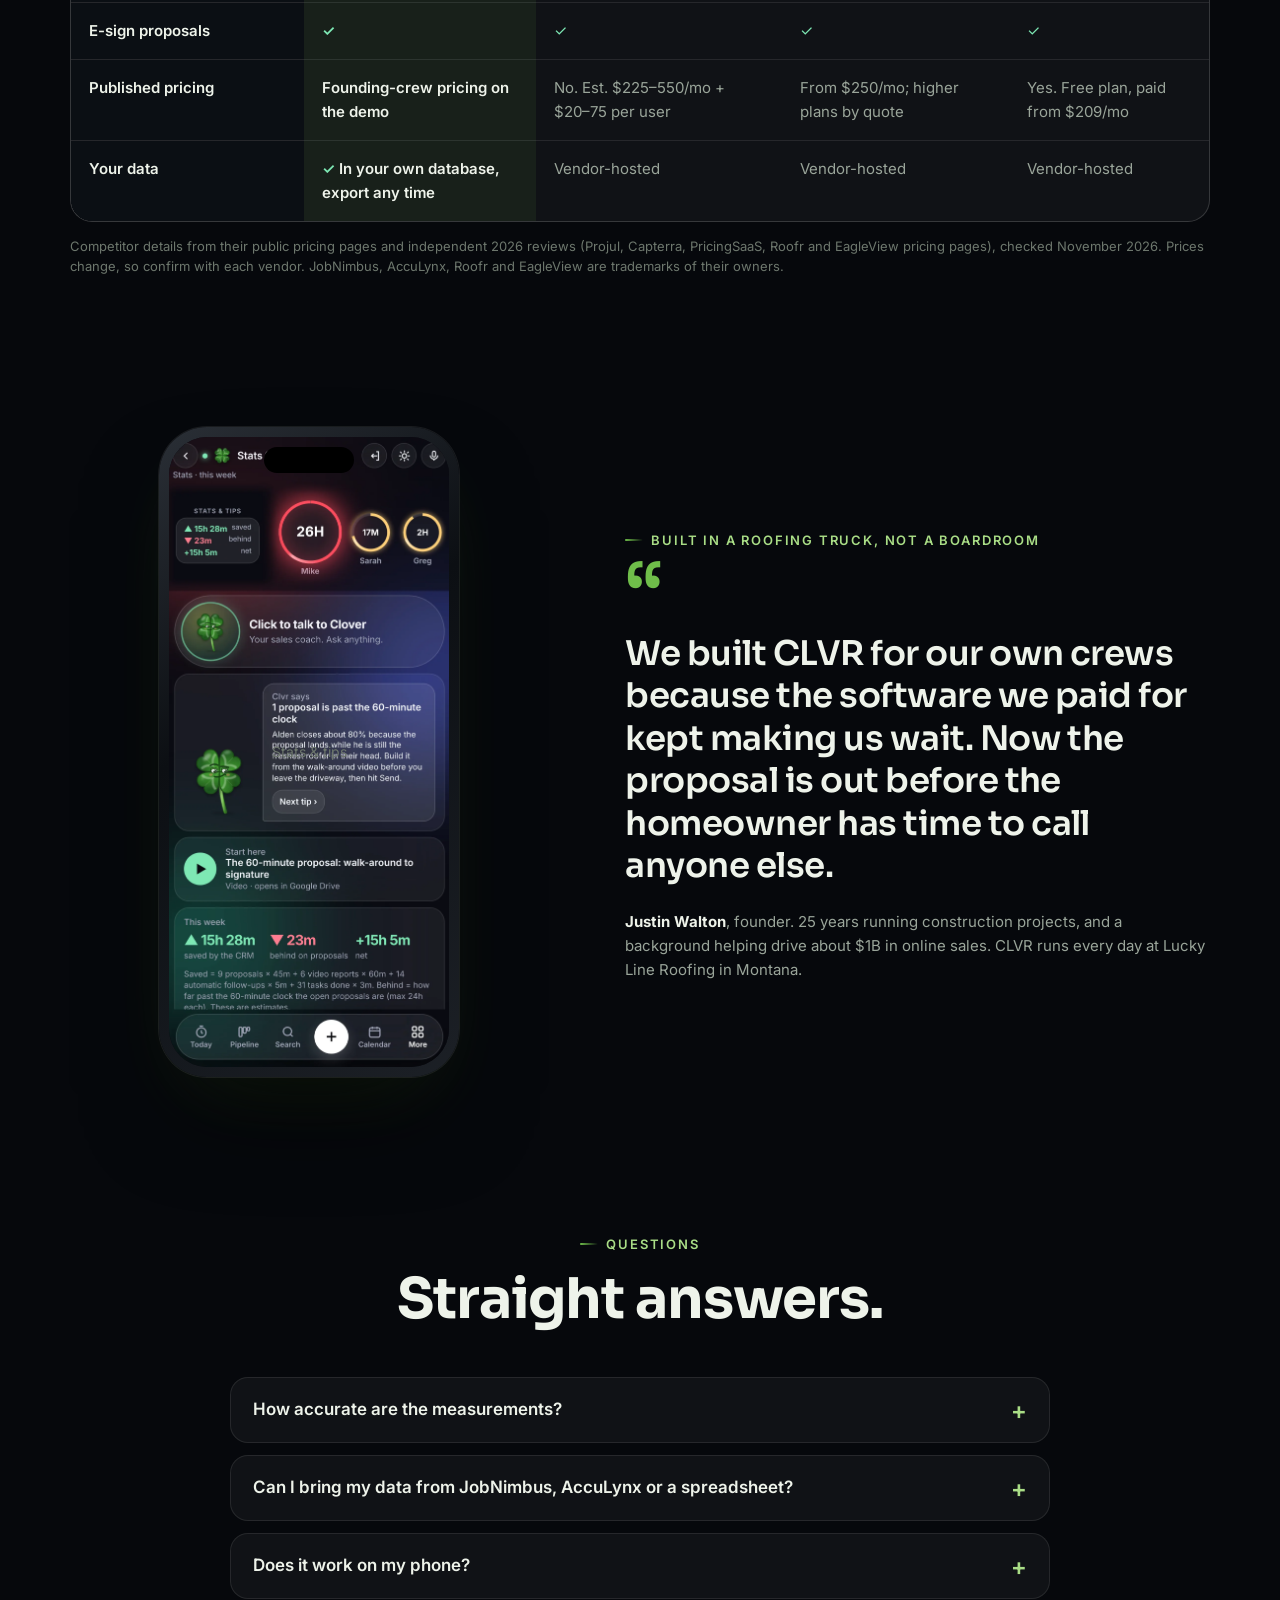
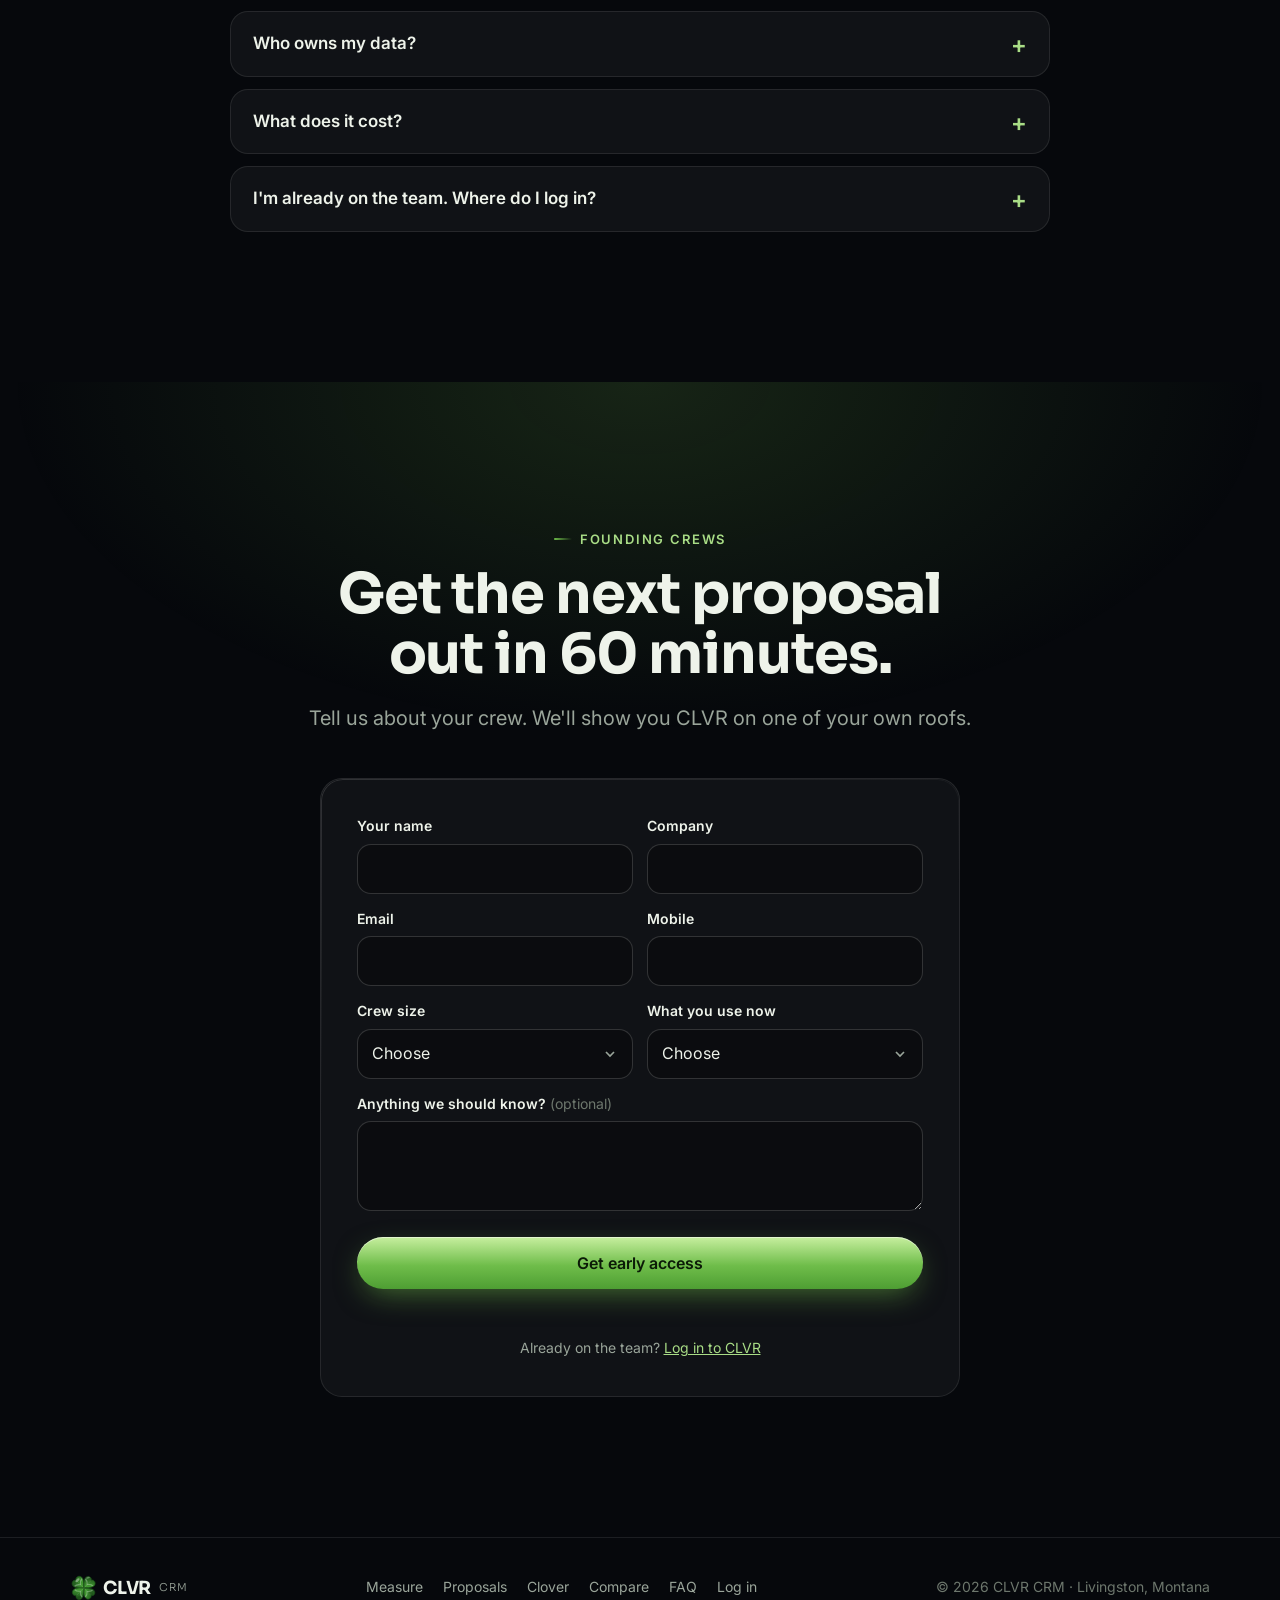
==== commit c898ae7c: "Logo: CLVR tighter to the clover, CRM smaller and lighter Co-Authored-By: Claude Opus 5.5 <noreply@a" ====
--- a/index.html
+++ b/index.html
@@ -24,7 +24,7 @@
 <link rel="preconnect" href="https://fonts.googleapis.com">
 <link rel="preconnect" href="https://fonts.gstatic.com" crossorigin>
 <link rel="stylesheet" href="https://fonts.googleapis.com/css2?family=Inter:wght@400;500;600;700&family=Sora:wght@500;600;700&display=swap">
-<link rel="stylesheet" href="css/site.css?v=4">
+<link rel="stylesheet" href="css/site.css?v=5">
 <script type="importmap">{"imports":{"three":"./vendor/three/three.module.min.js","three/addons/":"./vendor/three/addons/"}}</script>
 </head>
 <body>
--- a/css/site.css
+++ b/css/site.css
@@ -44,9 +44,9 @@
 .nav{position:fixed;top:0;left:0;right:0;z-index:40;padding-top:env(safe-area-inset-top,0px);transition:background .3s,border-color .3s,backdrop-filter .3s;border-bottom:1px solid transparent}
 .nav.solid{background:rgba(6,8,12,.72);backdrop-filter:blur(18px) saturate(1.4);-webkit-backdrop-filter:blur(18px) saturate(1.4);border-color:var(--line)}
 .nav .wrap{display:flex;align-items:center;gap:16px;height:68px}
-.brand{display:flex;align-items:center;gap:10px;text-decoration:none;color:var(--ink);font:700 21px/1 var(--display);letter-spacing:-.01em;flex:none}
+.brand{display:flex;align-items:center;gap:5px;text-decoration:none;color:var(--ink);font:700 21px/1 var(--display);letter-spacing:-.01em;flex:none}
 .brand svg{width:34px;height:34px;filter:drop-shadow(0 3px 6px rgba(0,0,0,.4))}
-.brand i{font-style:normal;font-weight:500;color:var(--muted);margin-left:2px}
+.brand i{font-style:normal;font-weight:300;font-size:.6em;letter-spacing:.08em;color:var(--muted);margin-left:3px;align-self:center;transform:translateY(1px)}
 .links{display:flex;gap:4px;margin:0 auto}
 .links a{color:var(--muted);text-decoration:none;font-size:15px;font-weight:500;padding:10px 12px;border-radius:10px}
 .links a:hover{color:var(--ink);background:var(--panel)}
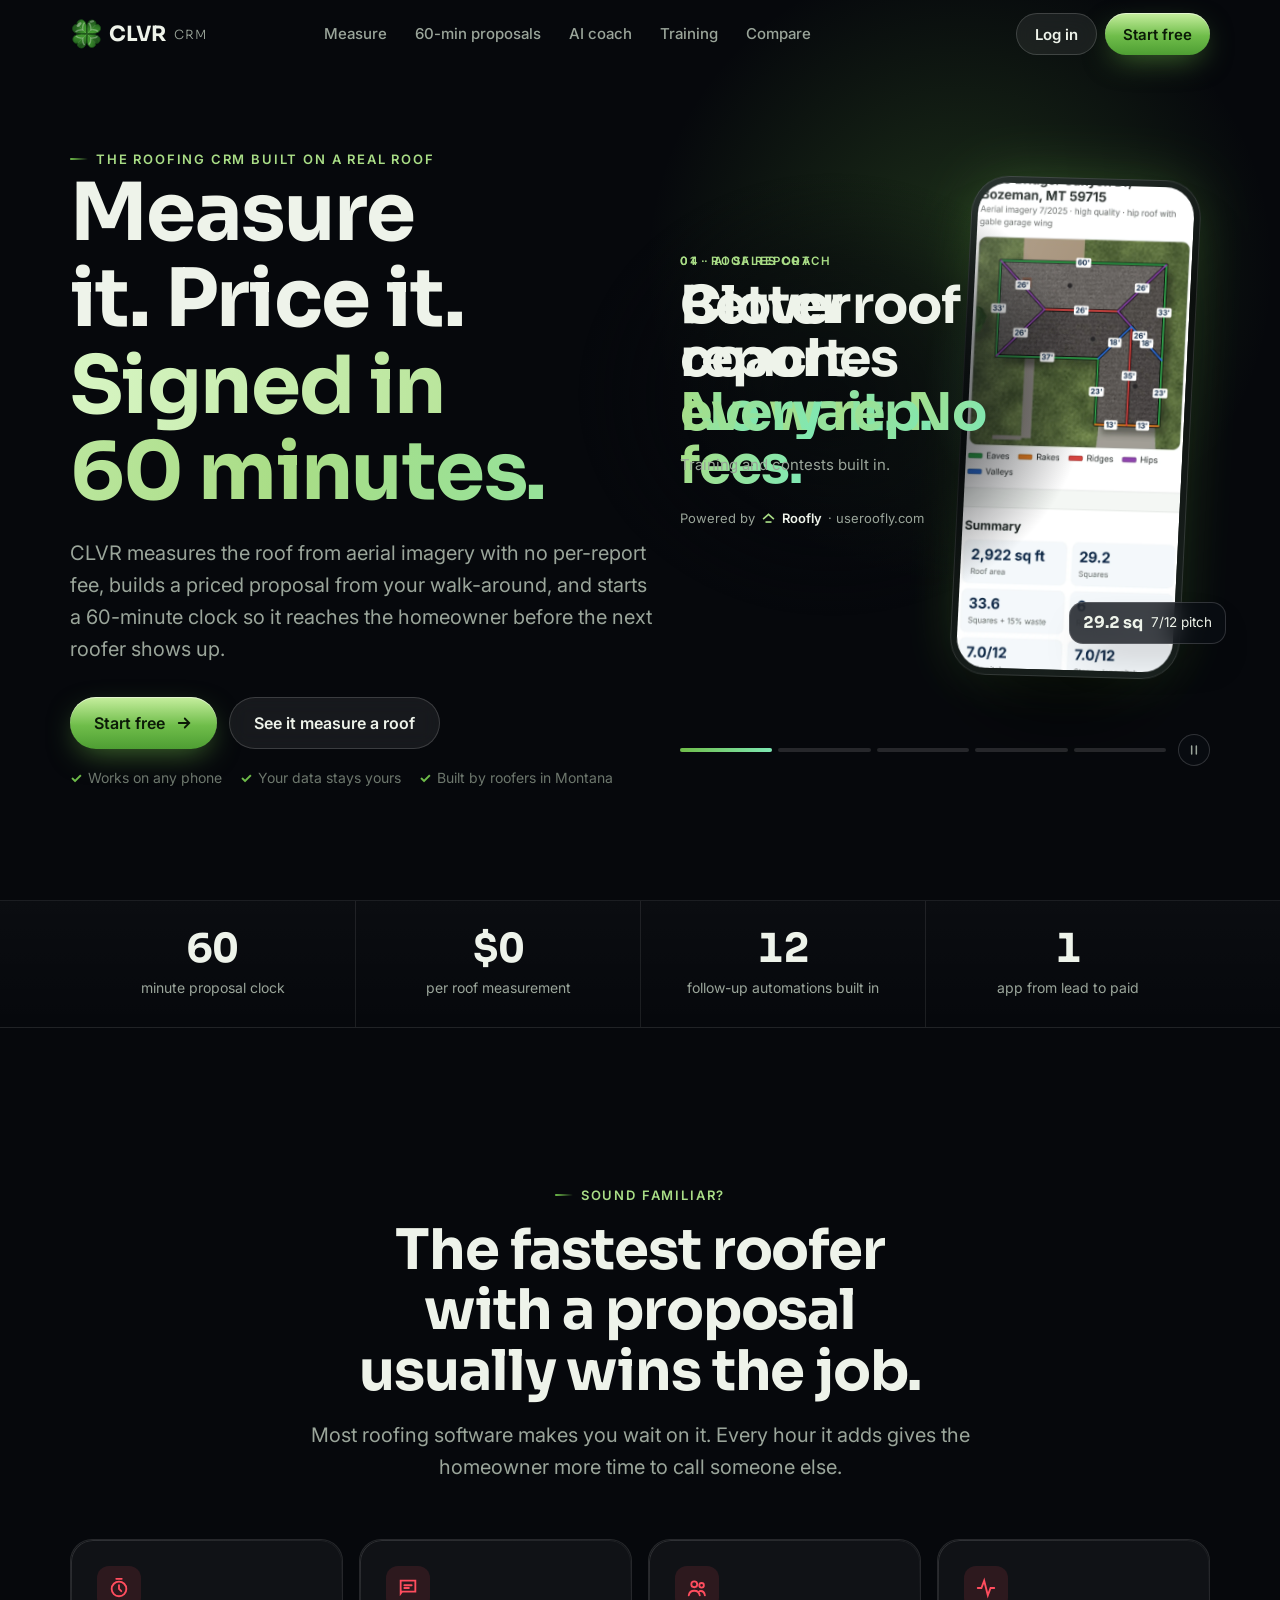
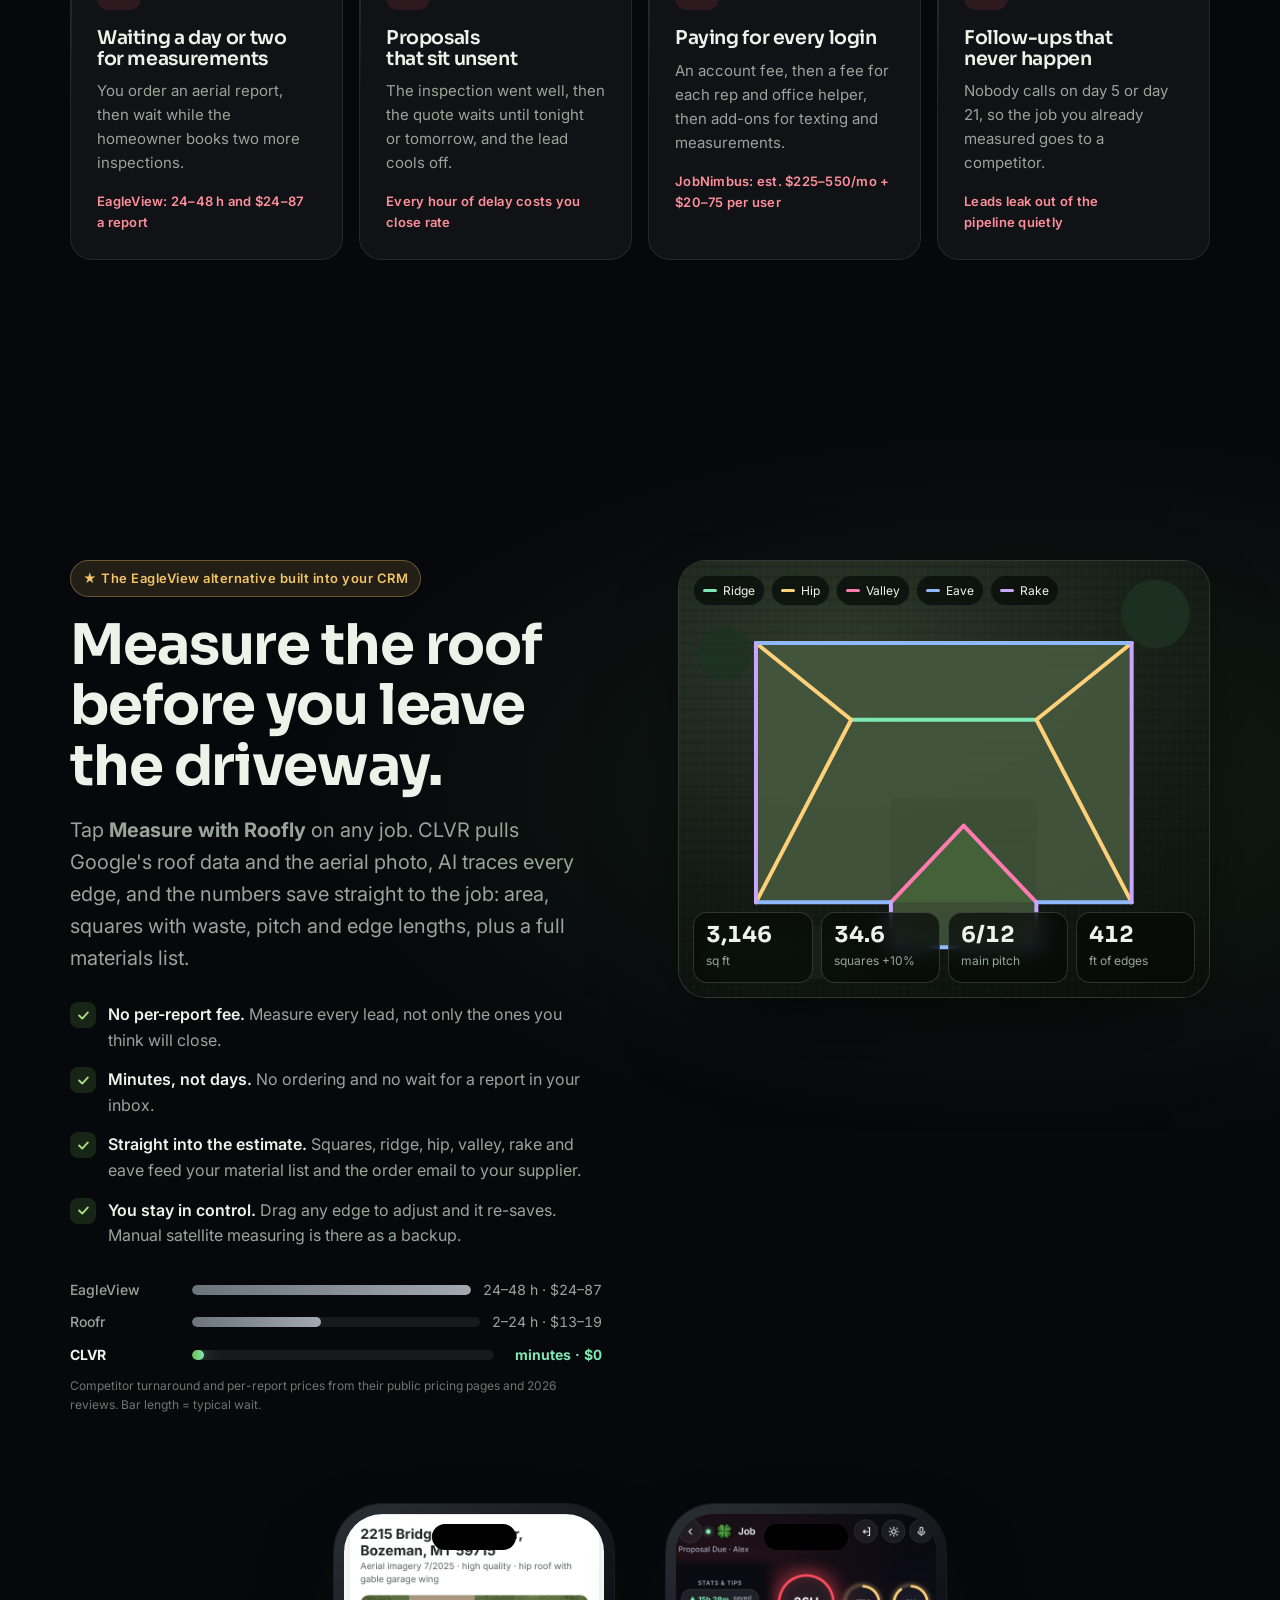
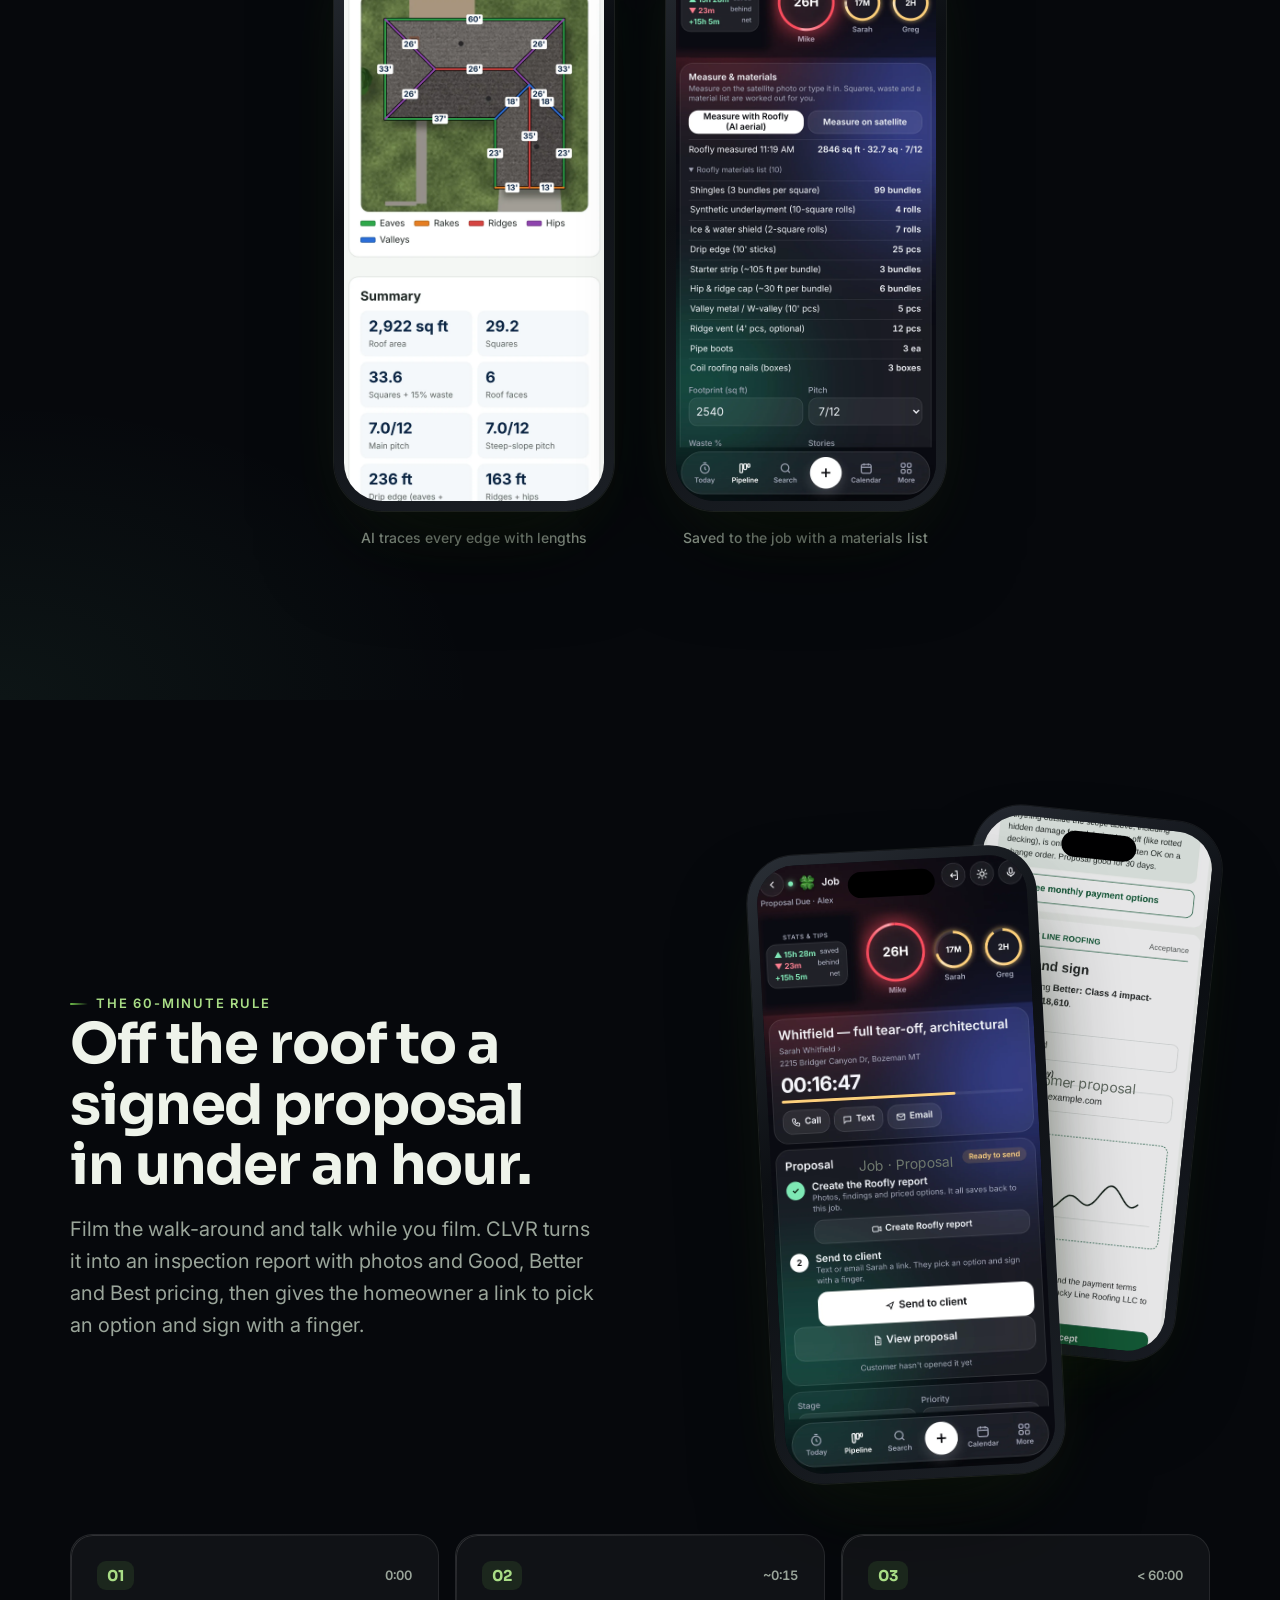
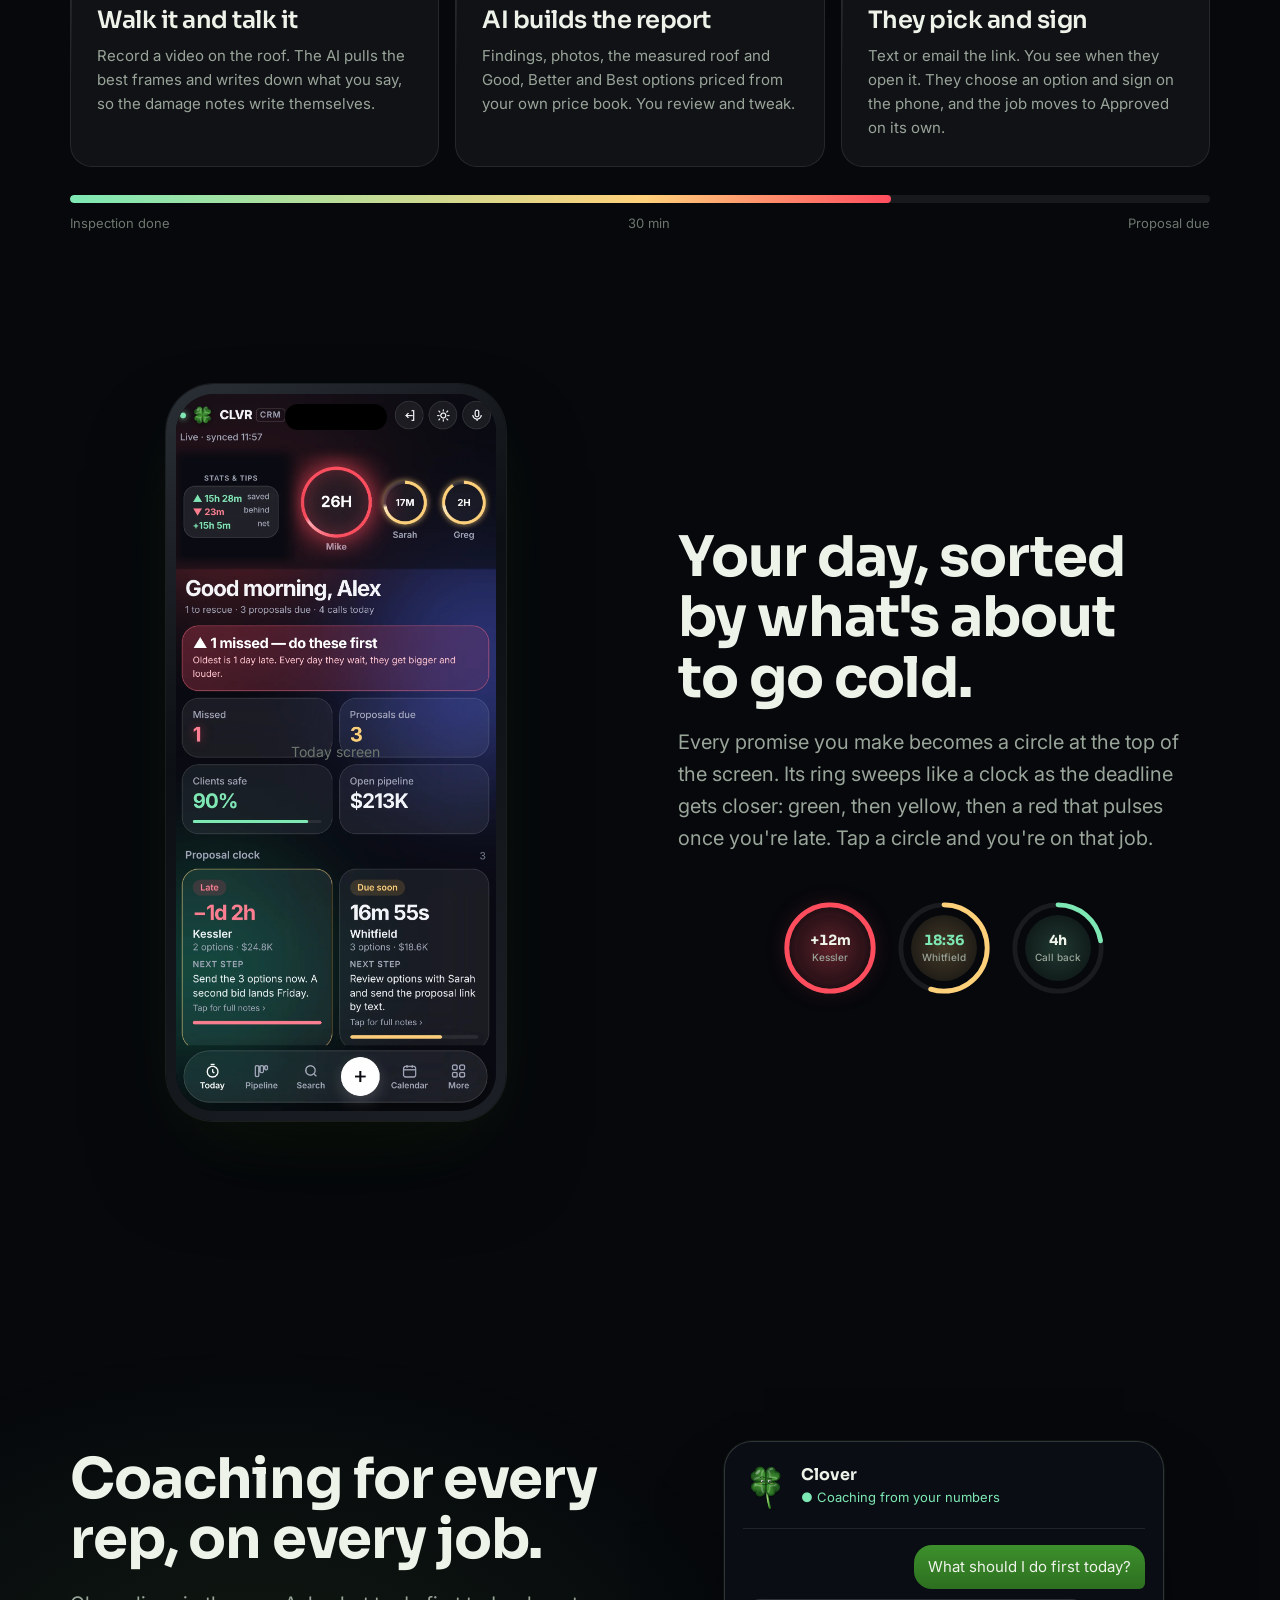
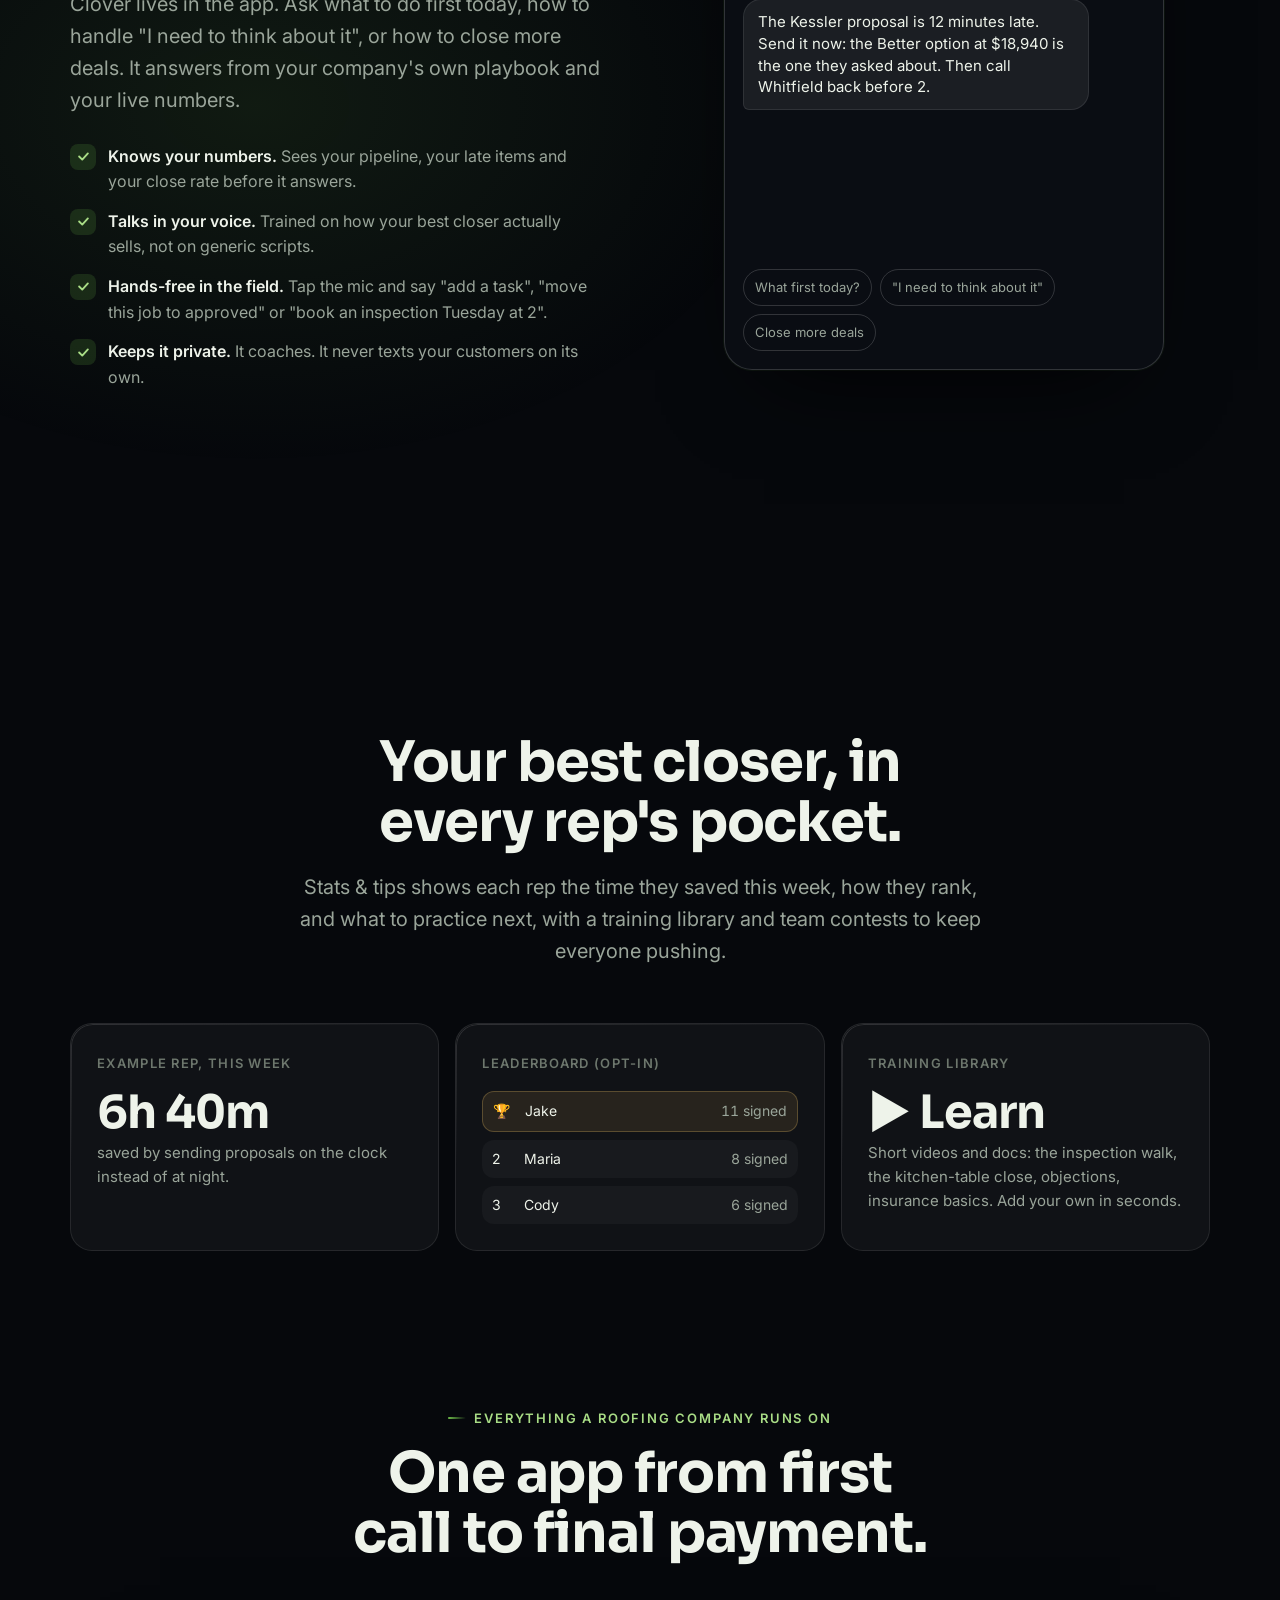
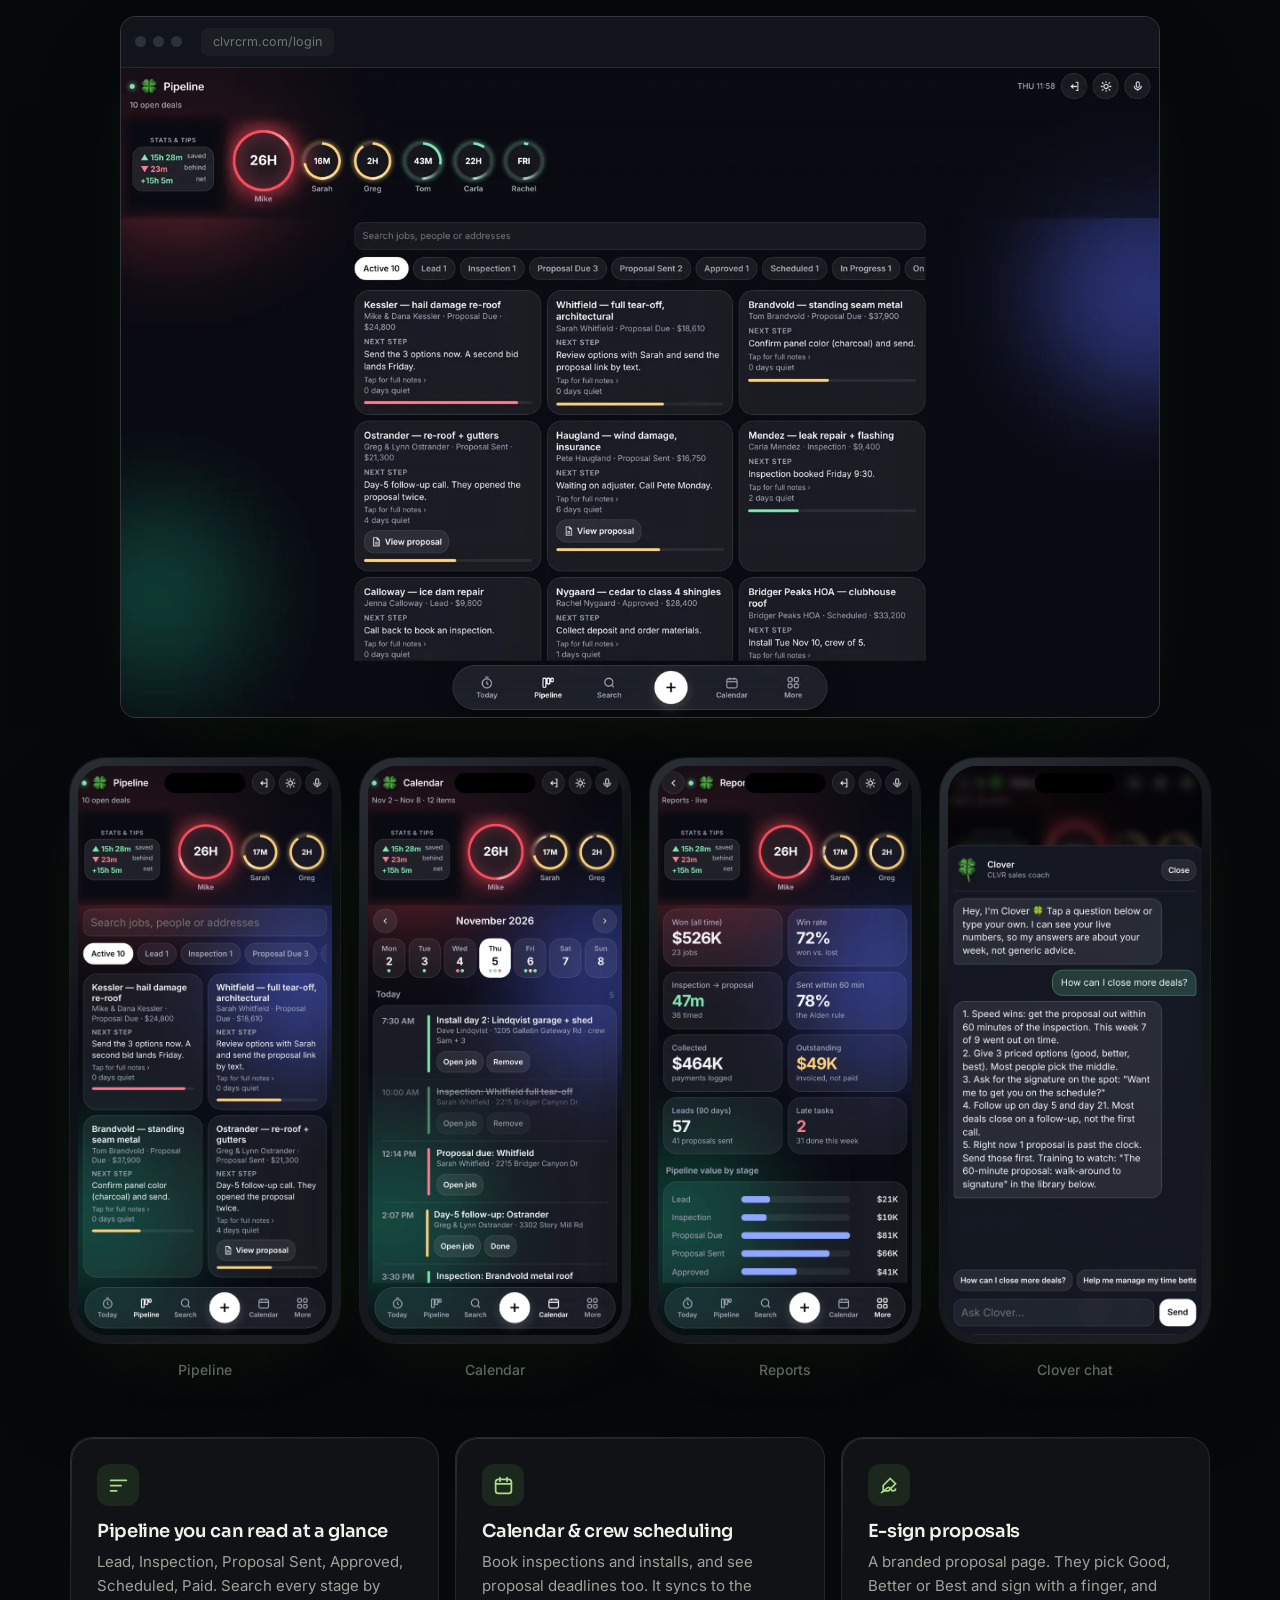
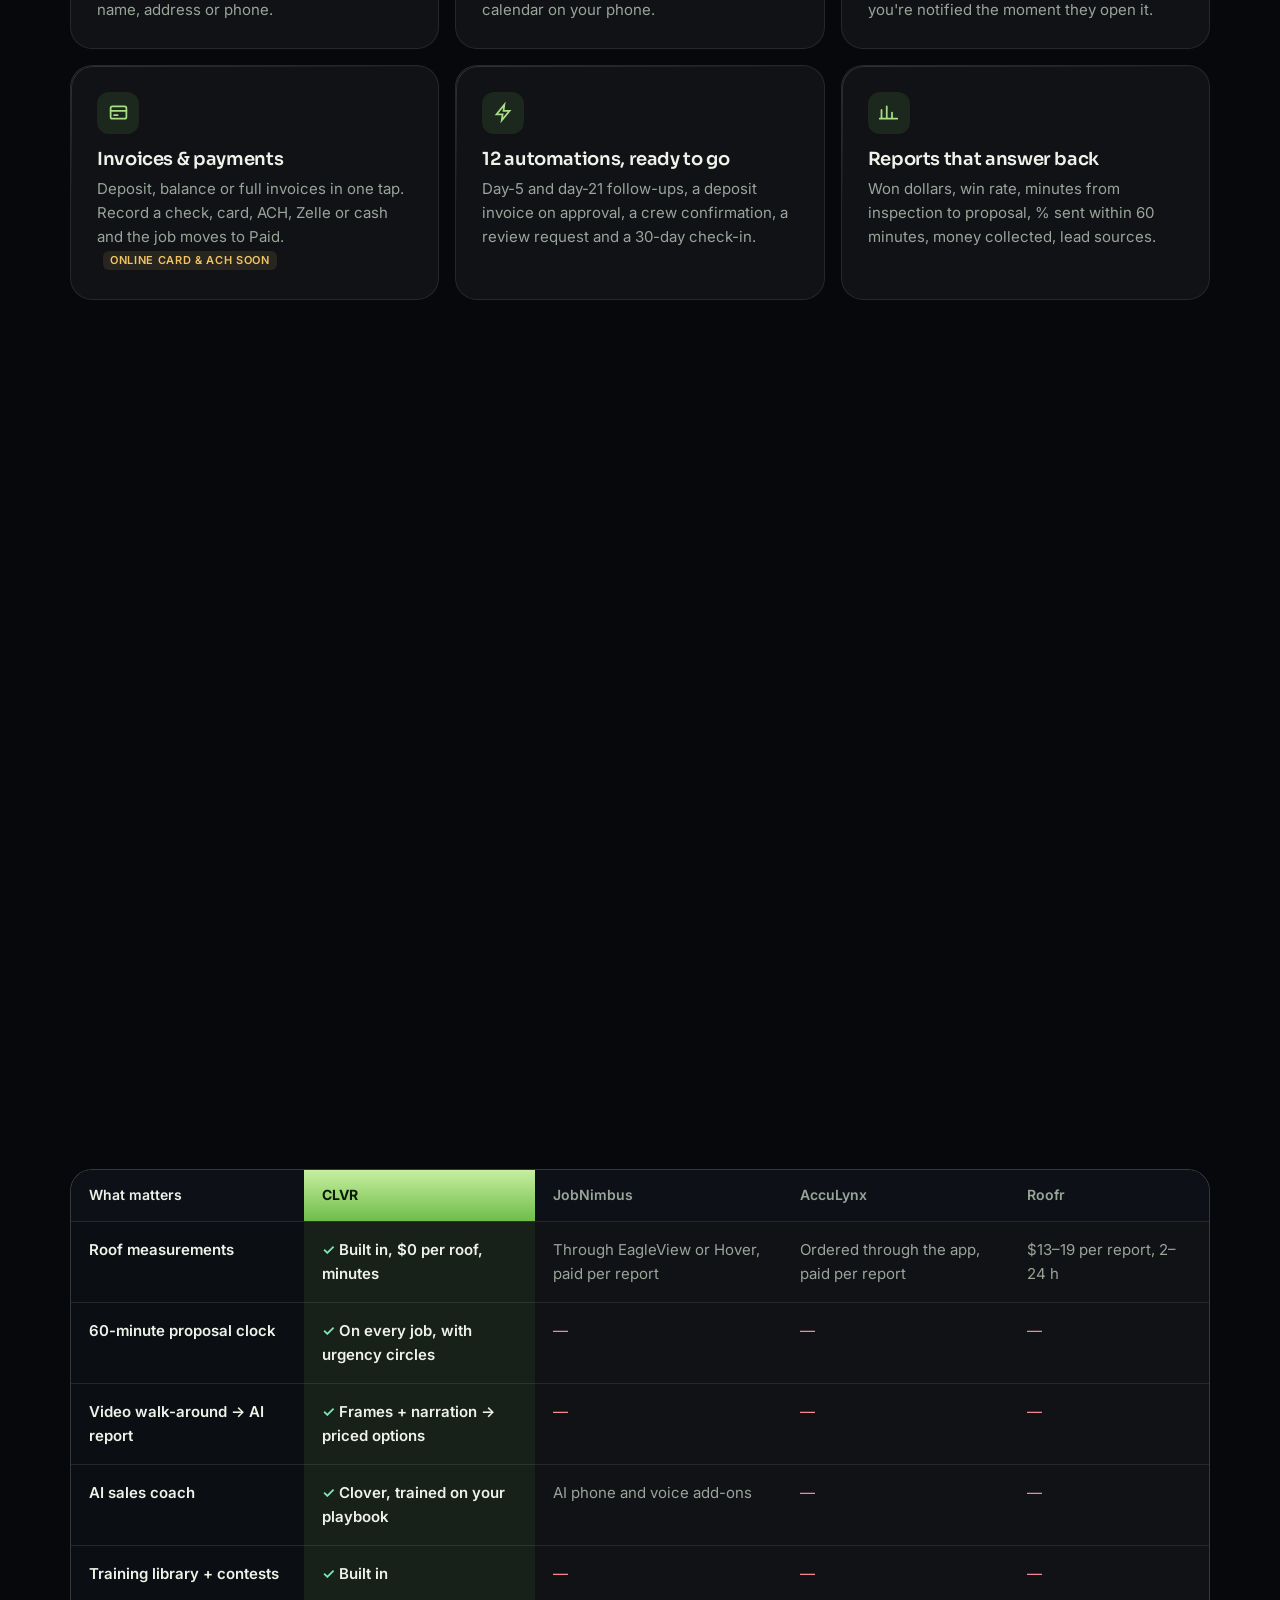
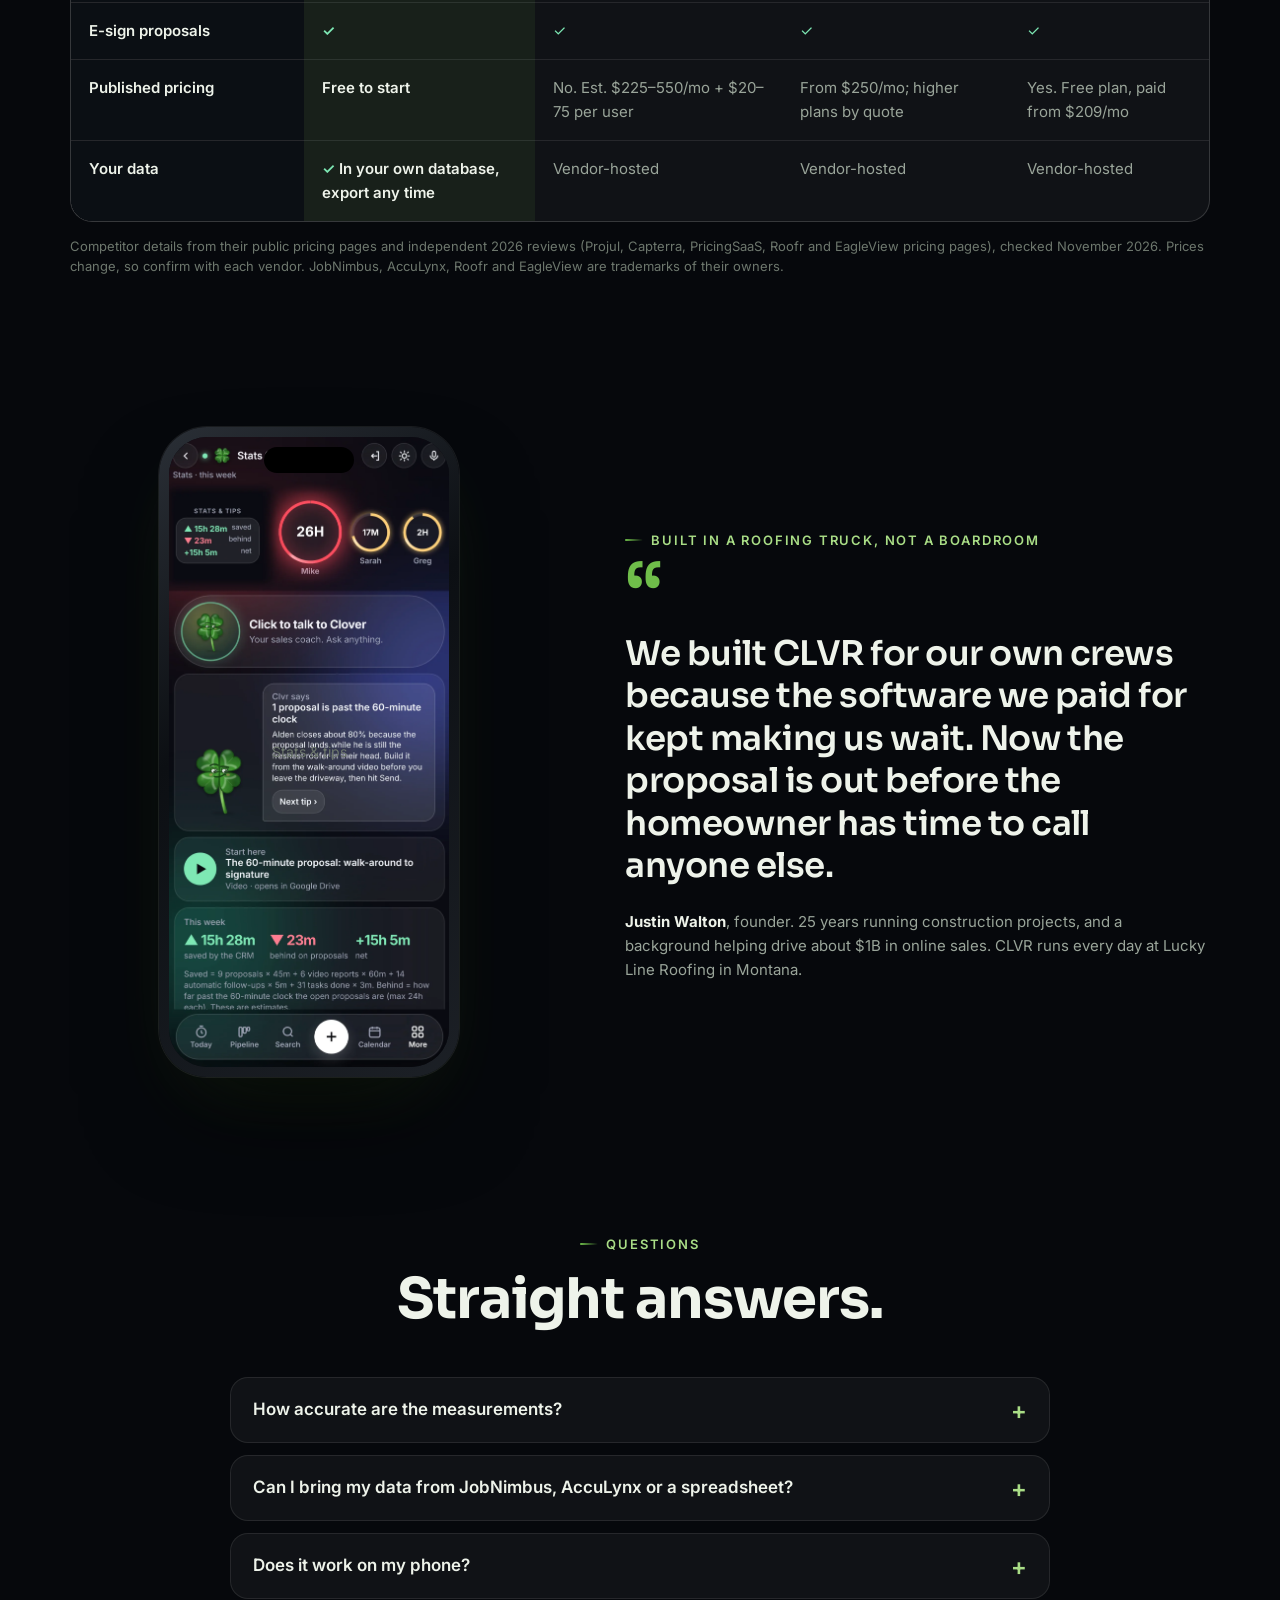
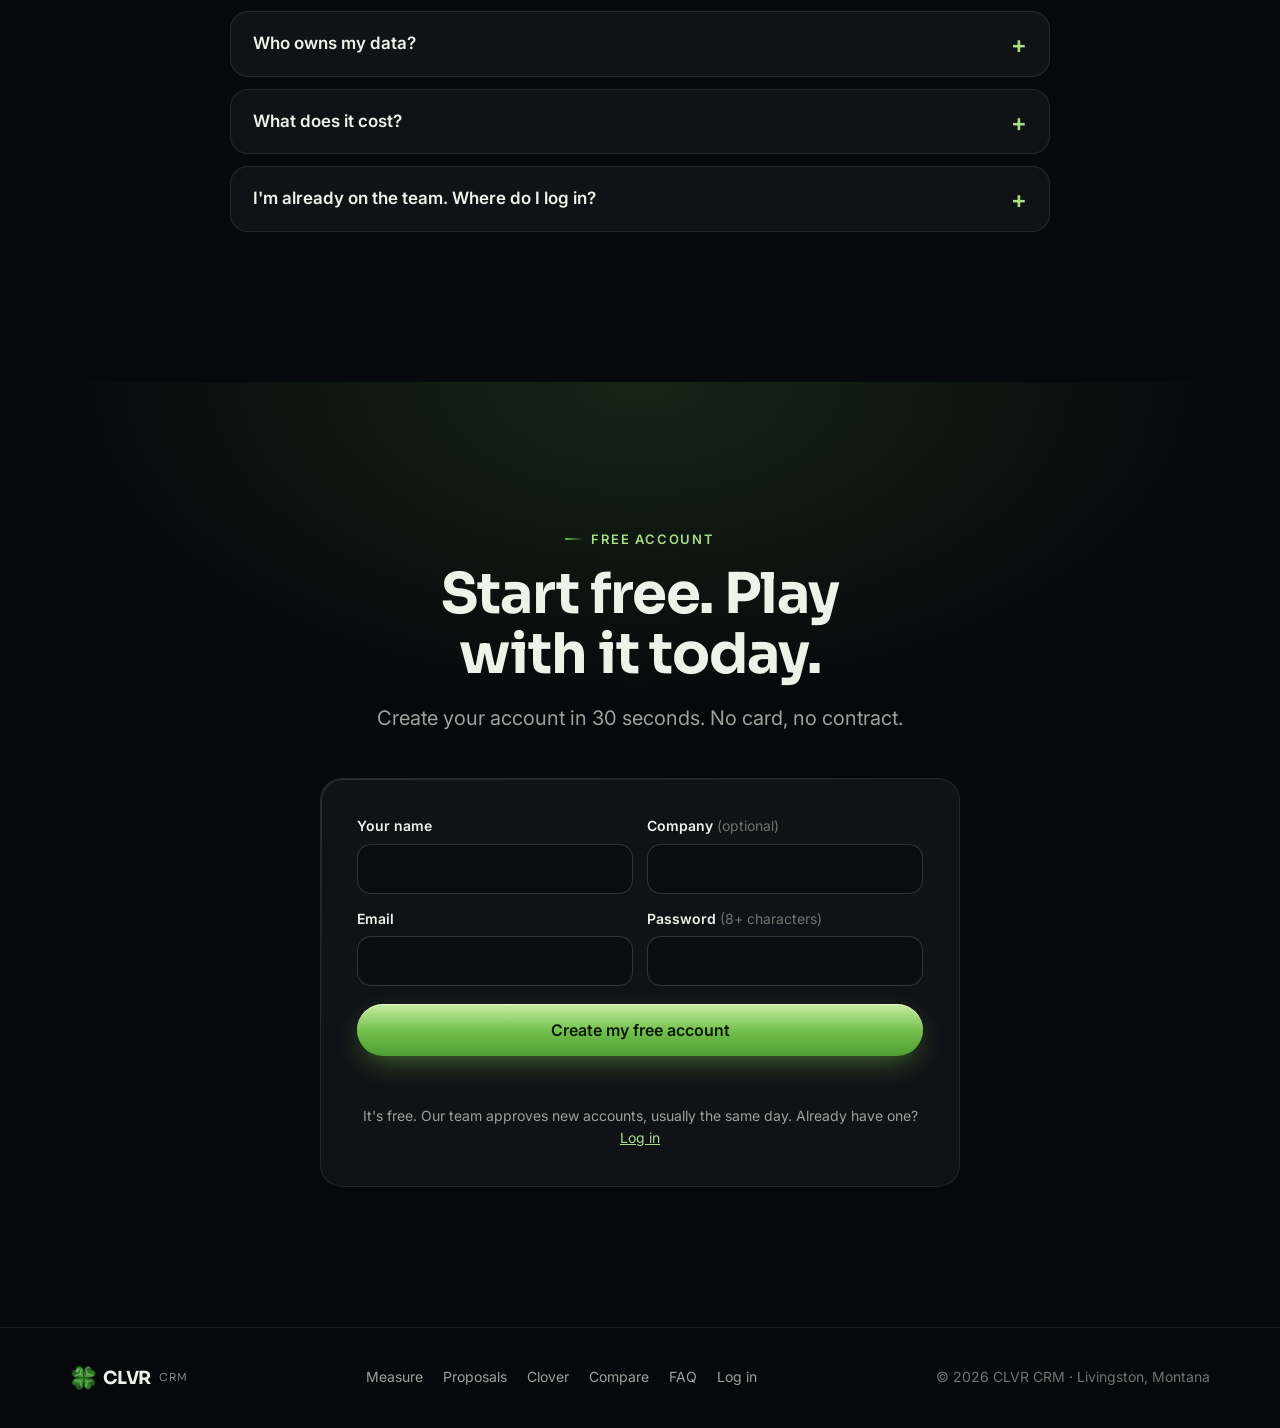
==== commit 876cb7ab: "Homepage: every CTA is now Start free; bottom form creates a free account and opens the app Name, em" ====
--- a/index.html
+++ b/index.html
@@ -37,7 +37,7 @@
     </nav>
     <div class="acts">
       <a class="btn g sm" id="loginTop" href="/login/">Log in</a>
-      <a class="btn p sm" href="#start" data-cta="nav">Get early access</a>
+      <a class="btn p sm" href="#start" data-cta="nav">Start free</a>
     </div>
   </div>
 </header>
@@ -52,7 +52,7 @@
       <h1 id="h1" class="rv d1">Measure it. Price it. <span class="grad">Signed in 60&nbsp;minutes.</span></h1>
       <p class="lede rv d2">CLVR measures the roof from aerial imagery with no per-report fee, builds a priced proposal from your walk-around, and starts a 60-minute clock so it reaches the homeowner before the next roofer shows up.</p>
       <div class="ctas rv d3">
-        <a class="btn p" href="#start" data-cta="hero">Get early access
+        <a class="btn p" href="#start" data-cta="hero">Start free
           <svg viewBox="0 0 24 24" fill="none" stroke="currentColor" stroke-width="2.4" stroke-linecap="round"><path d="M5 12h14M13 6l6 6-6 6"/></svg></a>
         <a class="btn g" href="#measure" data-cta="hero-see">See it measure a roof</a>
       </div>
@@ -328,7 +328,7 @@
           <tr><td>AI sales coach</td><td class="me"><span class="y">✓</span> Clover, trained on your playbook</td><td>AI phone and voice add-ons</td><td><span class="n">—</span></td><td><span class="n">—</span></td></tr>
           <tr><td>Training library + contests</td><td class="me"><span class="y">✓</span> Built in</td><td><span class="n">—</span></td><td><span class="n">—</span></td><td><span class="n">—</span></td></tr>
           <tr><td>E-sign proposals</td><td class="me"><span class="y">✓</span></td><td><span class="y">✓</span></td><td><span class="y">✓</span></td><td><span class="y">✓</span></td></tr>
-          <tr><td>Published pricing</td><td class="me">Founding-crew pricing on the demo</td><td>No. Est. $225–550/mo + $20–75 per user</td><td>From $250/mo; higher plans by quote</td><td>Yes. Free plan, paid from $209/mo</td></tr>
+          <tr><td>Published pricing</td><td class="me">Free to start</td><td>No. Est. $225–550/mo + $20–75 per user</td><td>From $250/mo; higher plans by quote</td><td>Yes. Free plan, paid from $209/mo</td></tr>
           <tr><td>Your data</td><td class="me"><span class="y">✓</span> In your own database, export any time</td><td>Vendor-hosted</td><td>Vendor-hosted</td><td>Vendor-hosted</td></tr>
         </tbody>
       </table>
@@ -360,7 +360,7 @@
       <details class="rv"><summary>Can I bring my data from JobNimbus, AccuLynx or a spreadsheet?</summary><p>Yes. Send us your export or spreadsheet and we'll load your contacts, jobs and open leads during setup.</p></details>
       <details class="rv"><summary>Does it work on my phone?</summary><p>It was designed on a phone first. Open it in Safari or Chrome and add it to your home screen, and it runs like an app, in day or night mode.</p></details>
       <details class="rv"><summary>Who owns my data?</summary><p>You do. Your company's data lives in its own secure database with row-level security, and you can export it whenever you like.</p></details>
-      <details class="rv"><summary>What does it cost?</summary><p>We're onboarding a small group of founding roofing companies first, with founding-crew pricing and no per-report measurement fees. Book a demo and we'll walk you through it.</p></details>
+      <details class="rv"><summary>What does it cost?</summary><p>It's free to start: <a href="#start">create your account</a> and start playing with it today. There are no per-report measurement fees.</p></details>
       <details class="rv"><summary>I'm already on the team. Where do I log in?</summary><p>Tap <a href="/login/">Log in</a> at the top of this page, or go to <b>clvrcrm.com/login</b>. Save it to your home screen and it opens straight into the CRM.</p></details>
     </div>
   </div>
@@ -370,24 +370,21 @@
 <section class="final" id="start" aria-labelledby="h-start">
   <div class="wrap">
     <div class="head c">
-      <span class="eyebrow rv">Founding crews</span>
-      <h2 id="h-start" class="rv d1">Get the next proposal out in 60 minutes.</h2>
-      <p class="lede rv d2">Tell us about your crew. We'll show you CLVR on one of your own roofs.</p>
+      <span class="eyebrow rv">Free account</span>
+      <h2 id="h-start" class="rv d1">Start free. Play with it today.</h2>
+      <p class="lede rv d2">Create your account in 30 seconds. No card, no contract.</p>
     </div>
     <form class="card formcard rv" id="signup" novalidate>
       <div class="fgrid">
-        <div><label class="f" for="fn">Your name</label><input class="fin" id="fn" name="name" autocomplete="name" required></div>
-        <div><label class="f" for="fc">Company</label><input class="fin" id="fc" name="company" autocomplete="organization"></div>
-        <div><label class="f" for="fe">Email</label><input class="fin" id="fe" name="email" type="email" autocomplete="email" inputmode="email"></div>
-        <div><label class="f" for="fp">Mobile</label><input class="fin" id="fp" name="phone" type="tel" autocomplete="tel" inputmode="tel"></div>
-        <div><label class="f" for="fs">Crew size</label><select class="fin" id="fs" name="crew_size"><option value="">Choose</option><option>Just me</option><option>2–5</option><option>6–15</option><option>16–50</option><option>50+</option></select></div>
-        <div><label class="f" for="fr">What you use now</label><select class="fin" id="fr" name="current_crm"><option value="">Choose</option><option>JobNimbus</option><option>AccuLynx</option><option>Roofr</option><option>JobProgress / Leap</option><option>Spreadsheets / paper</option><option>Something else</option></select></div>
-        <div class="full"><label class="f" for="fx">Anything we should know? <span style="color:var(--dim);font-weight:400">(optional)</span></label><textarea class="fin" id="fx" name="notes" rows="3"></textarea></div>
+        <div><label class="f" for="fn">Your name</label><input class="fin" id="fn" name="name" autocomplete="name" required maxlength="80"></div>
+        <div><label class="f" for="fc">Company <span style="color:var(--dim);font-weight:400">(optional)</span></label><input class="fin" id="fc" name="company" autocomplete="organization" maxlength="80"></div>
+        <div><label class="f" for="fe">Email</label><input class="fin" id="fe" name="email" type="email" autocomplete="email" inputmode="email" required></div>
+        <div><label class="f" for="fp">Password <span style="color:var(--dim);font-weight:400">(8+ characters)</span></label><input class="fin" id="fp" name="password" type="password" autocomplete="new-password" minlength="8" required></div>
         <div class="hp" aria-hidden="true"><label for="fw">Website</label><input id="fw" name="website" tabindex="-1" autocomplete="off"></div>
       </div>
-      <button class="btn p" type="submit" data-cta="form">Get early access</button>
+      <button class="btn p" type="submit" data-cta="form">Create my free account</button>
       <p class="fmsg" id="fmsg" role="status" aria-live="polite"></p>
-      <p class="alt">Already on the team? <a href="/login/">Log in to CLVR</a></p>
+      <p class="alt">It's free. Our team approves new accounts, usually the same day. Already have one? <a href="/login/">Log in</a></p>
     </form>
   </div>
 </section>
@@ -401,9 +398,9 @@
   </div>
 </footer>
 
-<div class="mbar" id="mbar"><a class="btn g" href="/login/">Log in</a><a class="btn p" href="#start" data-cta="sticky">Get early access</a></div>
+<div class="mbar" id="mbar"><a class="btn g" href="/login/">Log in</a><a class="btn p" href="#start" data-cta="sticky">Start free</a></div>
 <div class="toast" id="toast" role="status"></div>
 
-<script src="js/site.js?v=3" defer></script>
+<script src="js/site.js?v=4" defer></script>
 </body>
 </html>
